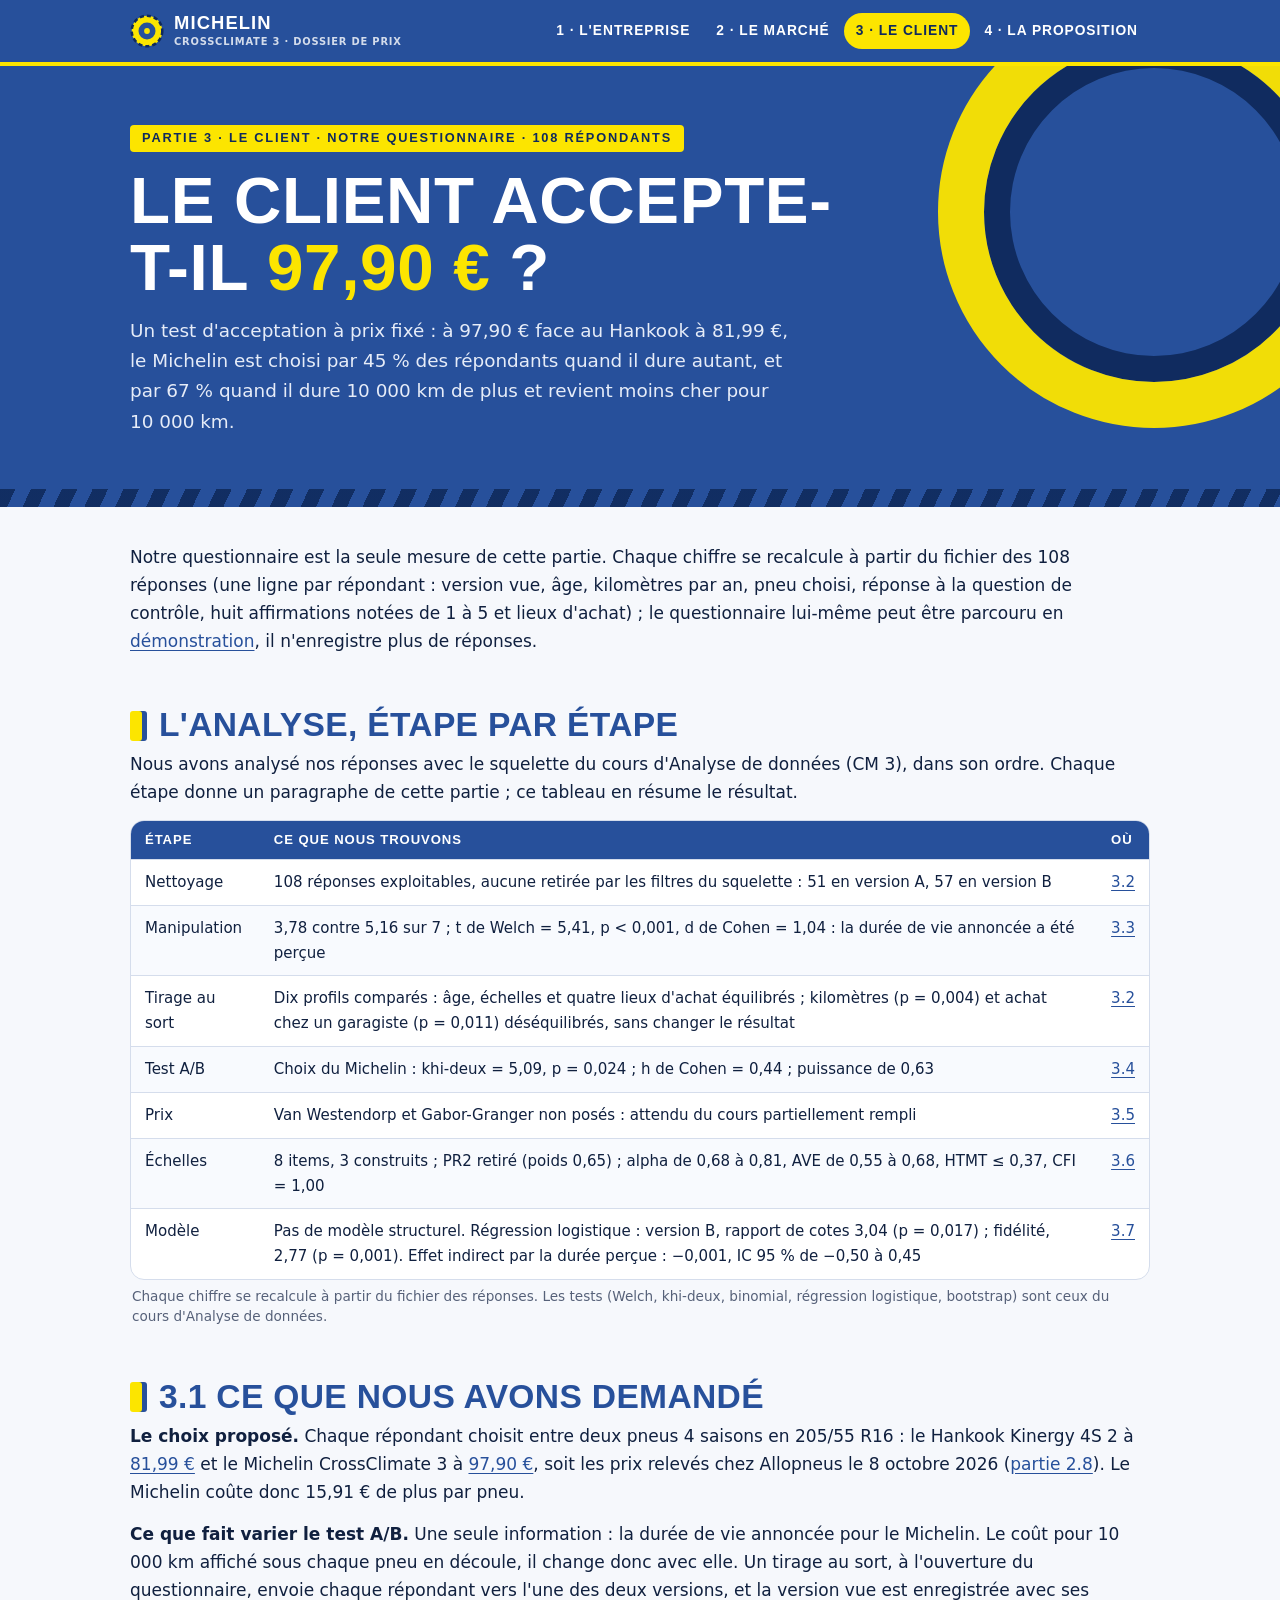
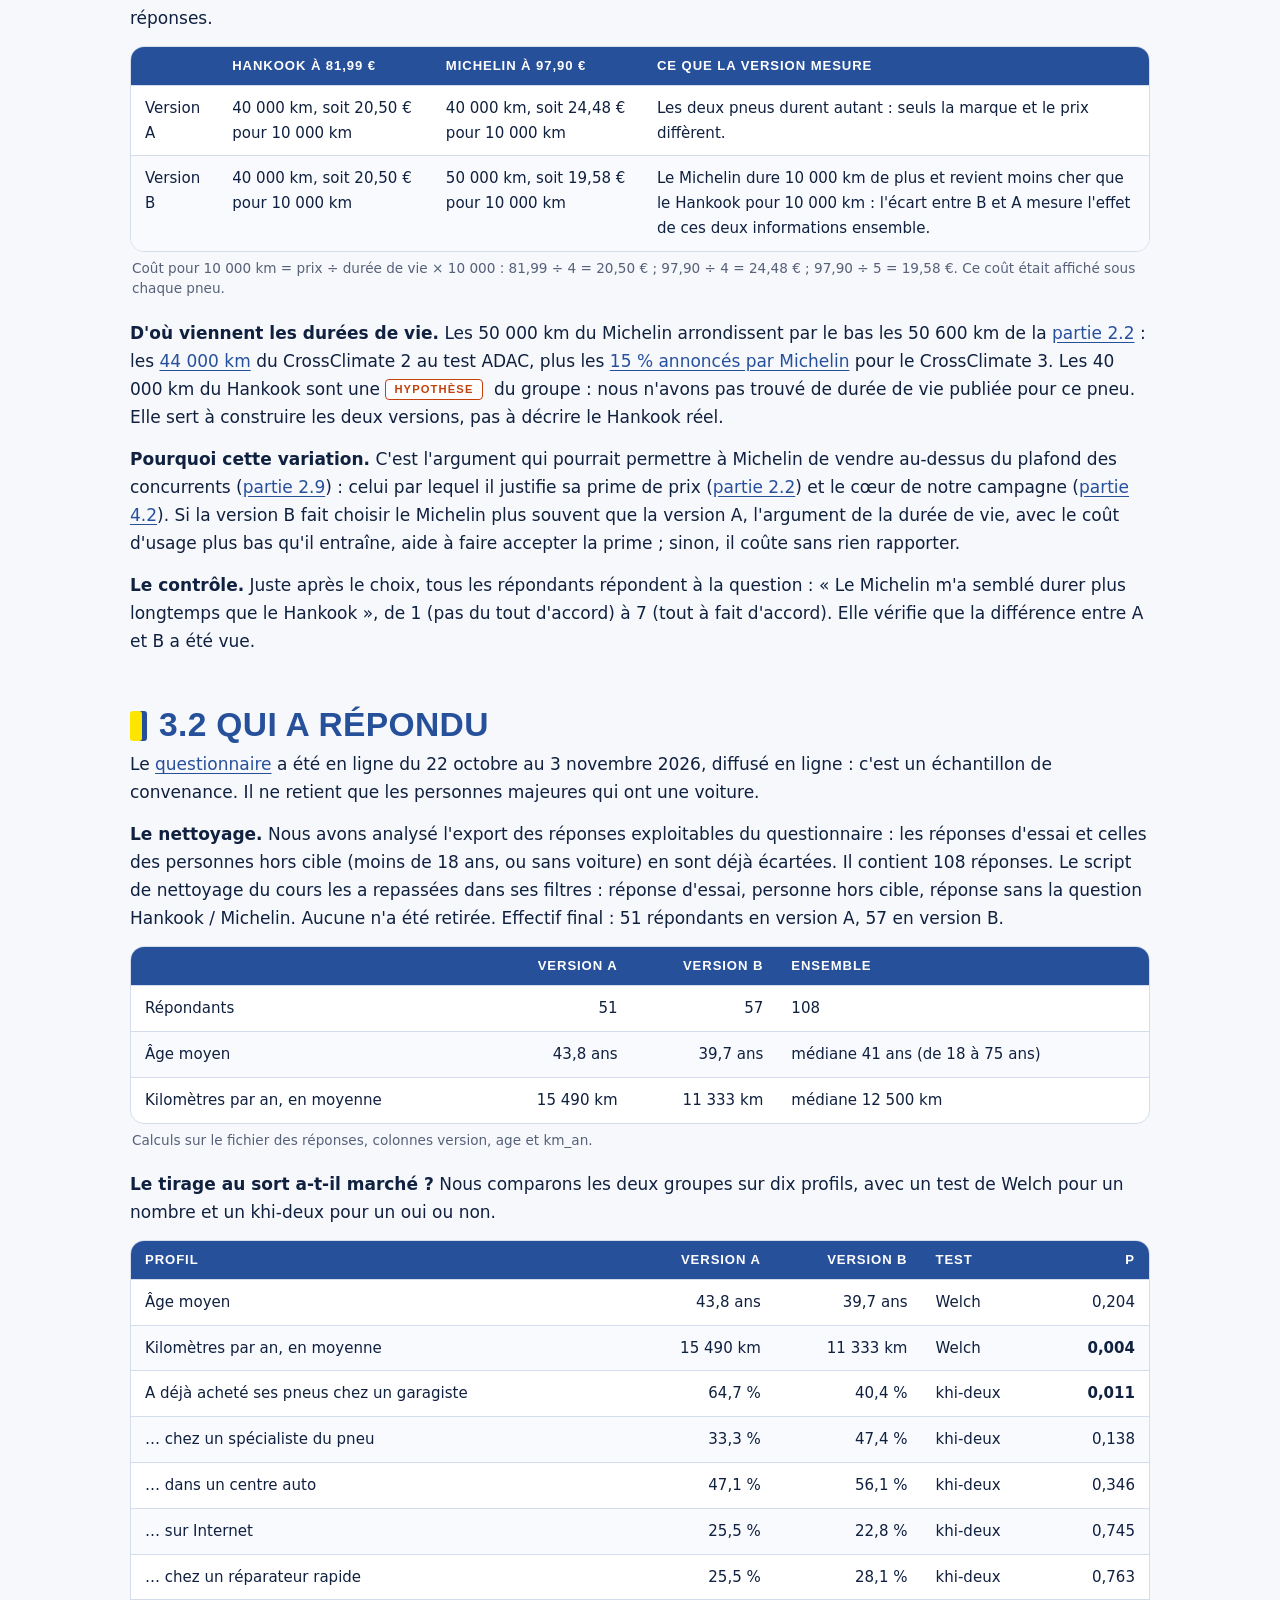
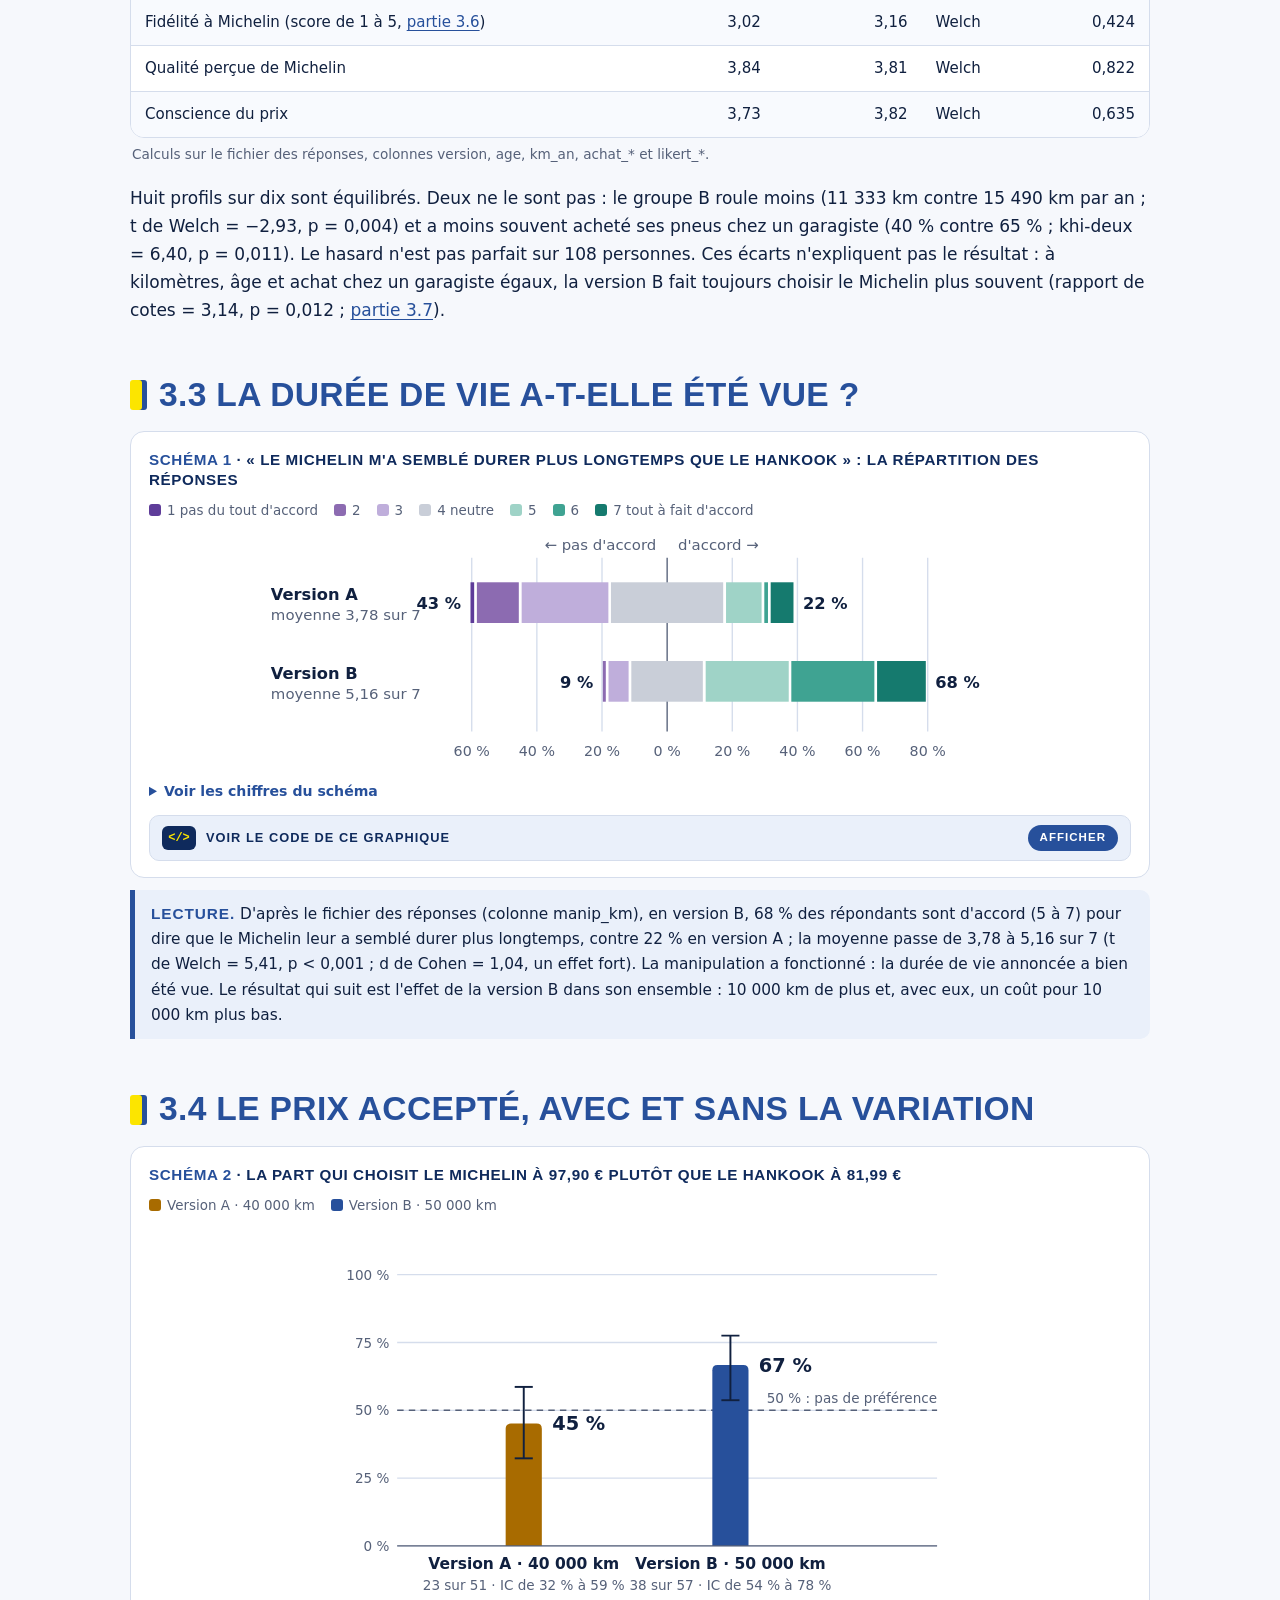
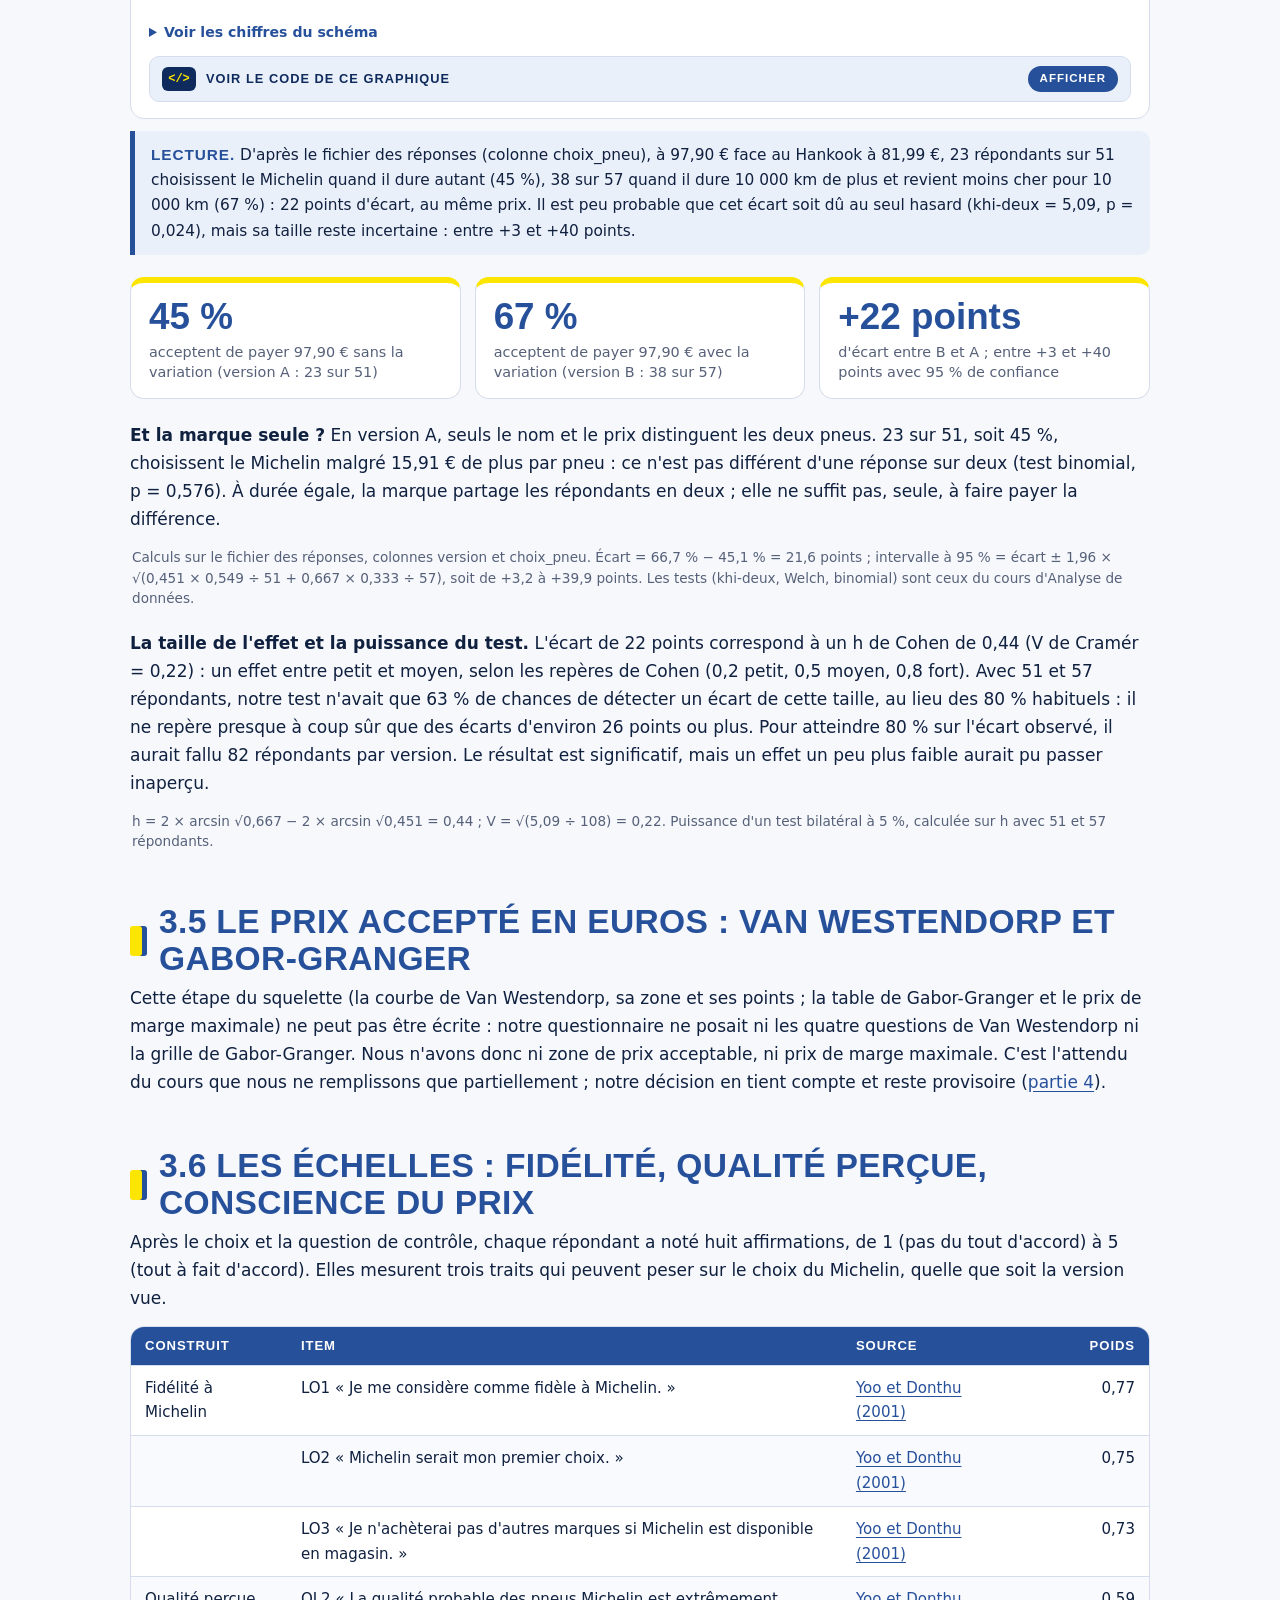
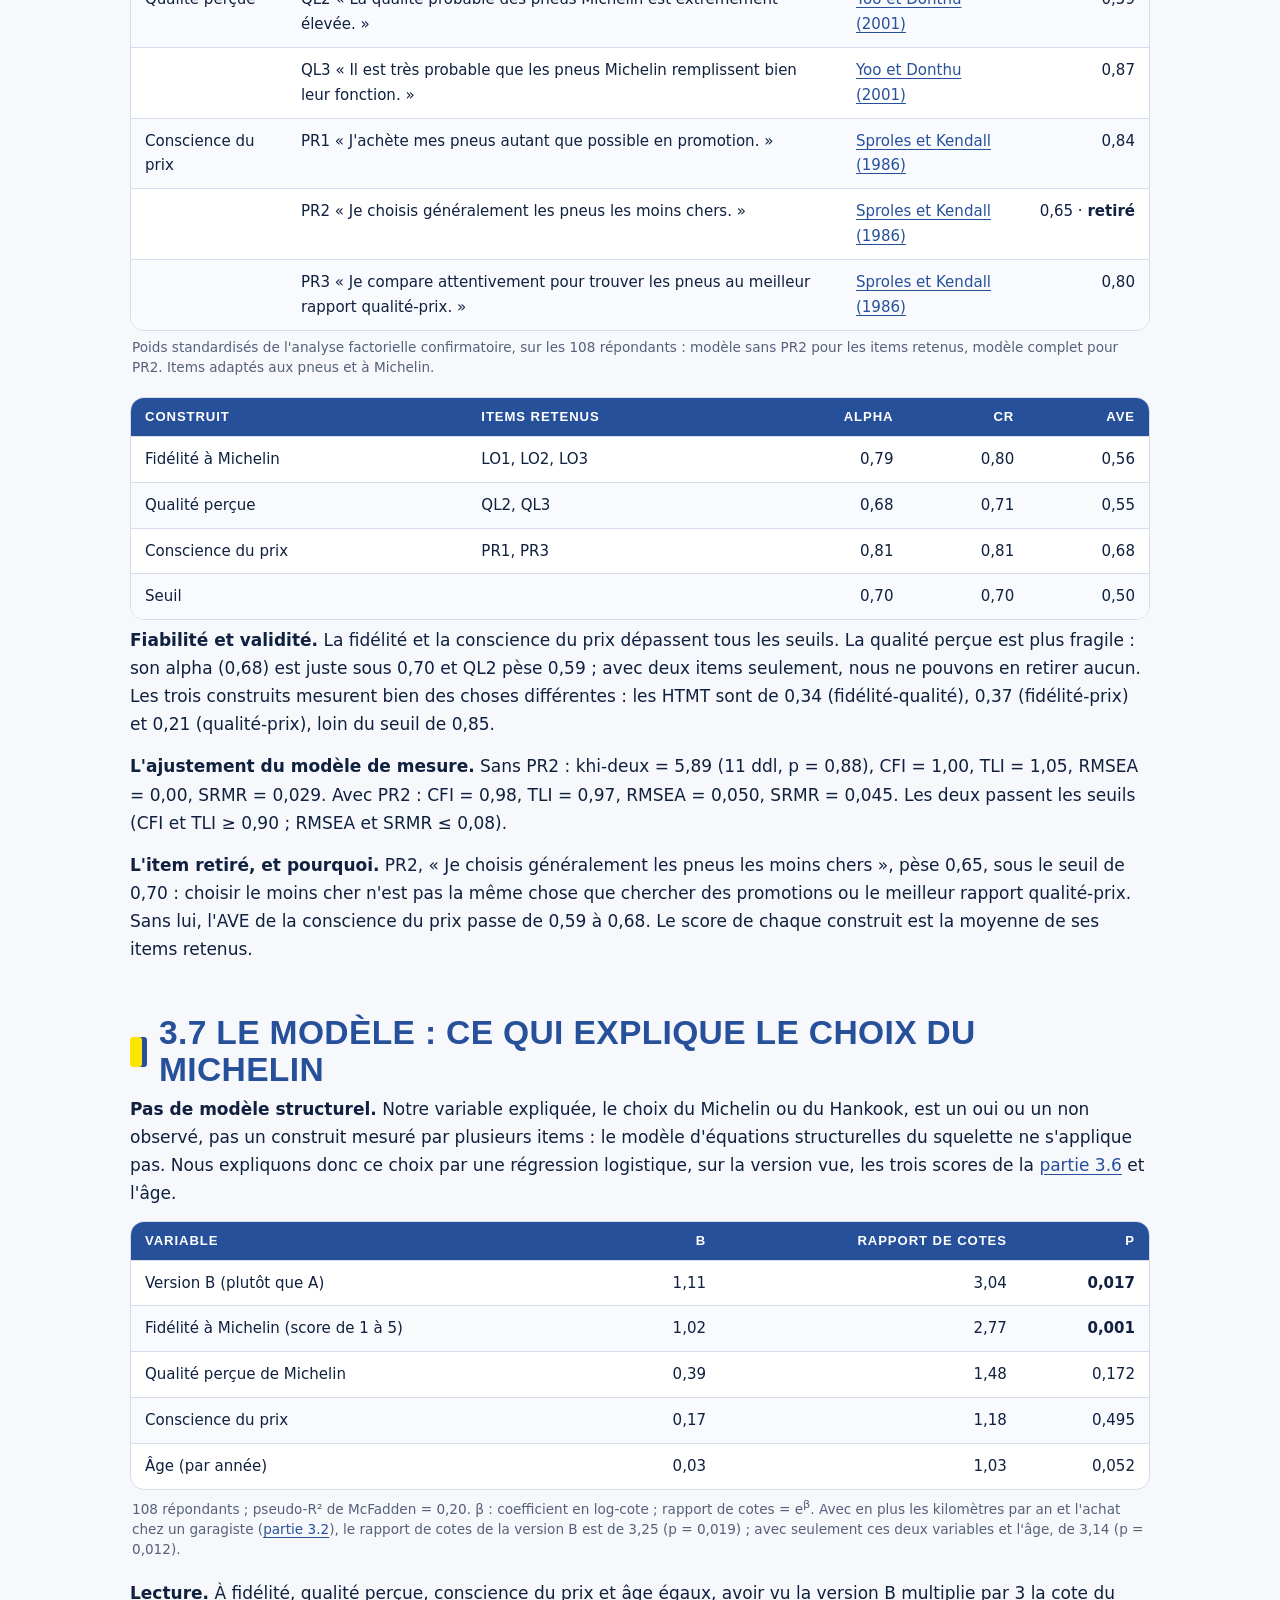
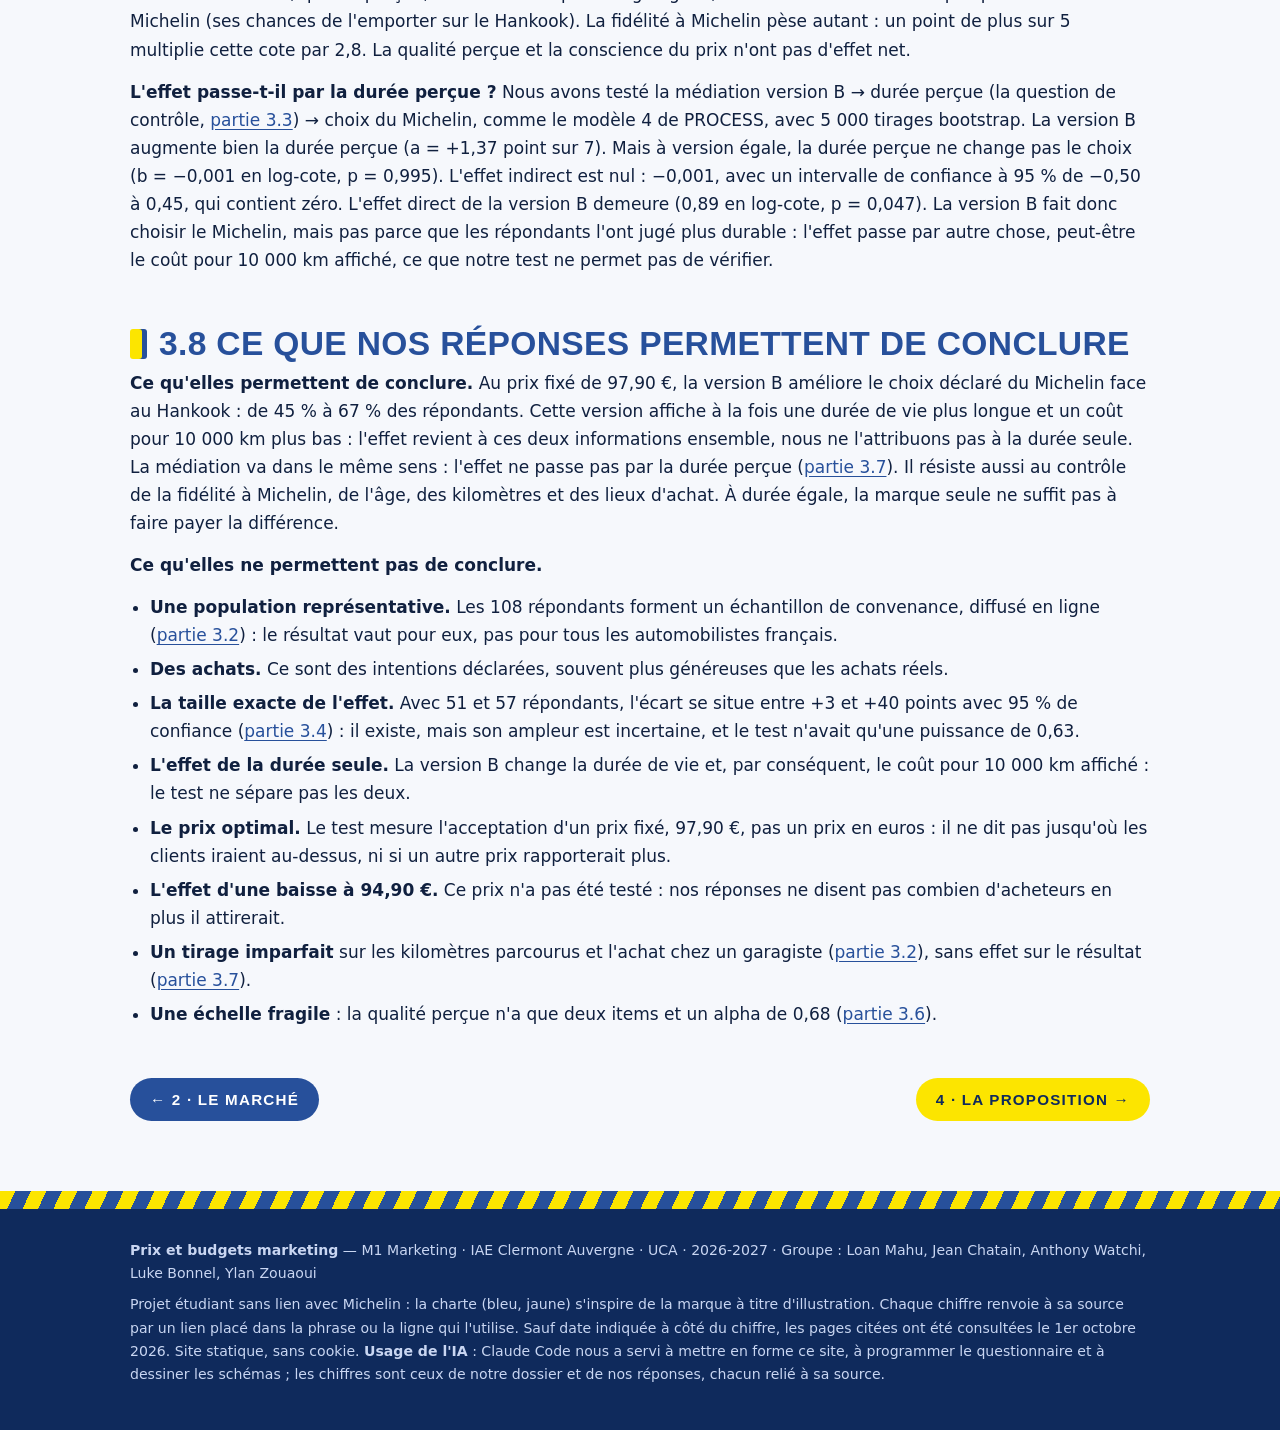
==== client.html @ 8168dd30 "Partie 3.2 : phrase sur les filtres « membre du M1 » et contrôle d'attention retirée Co-Authored-By:" ====
<!doctype html>
<html lang="fr">
<head>
<meta charset="utf-8">
<meta name="viewport" content="width=device-width, initial-scale=1">
<title>3 · Le client — Michelin CrossClimate 3</title>
<meta name="description" content="Quel prix pour le pneu 4 saisons de Michelin ? Dossier M1 Marketing, IAE Clermont Auvergne : l'entreprise, le marché, le client, la proposition.">
<link rel="icon" href="data:image/svg+xml,%3Csvg viewBox='0 0 40 40' aria-hidden='true'%3E%3Ccircle cx='20' cy='20' r='18' fill='%23FCE500'/%3E%3Ccircle cx='20' cy='20' r='18' fill='none' stroke='%230F2A5C' stroke-width='3' stroke-dasharray='5 3.4'/%3E%3Ccircle cx='20' cy='20' r='10' fill='%2327509B'/%3E%3Ccircle cx='20' cy='20' r='3.4' fill='%23FCE500'/%3E%3C/svg%3E">
<link rel="stylesheet" href="style.css">
</head>
<body>
<header class="haut"><div class="wrap">
<a class="marque" href="index.html"><svg viewBox="0 0 40 40" aria-hidden="true"><circle cx="20" cy="20" r="18" fill="#FCE500"/><circle cx="20" cy="20" r="18" fill="none" stroke="#0F2A5C" stroke-width="3" stroke-dasharray="5 3.4"/><circle cx="20" cy="20" r="10" fill="#27509B"/><circle cx="20" cy="20" r="3.4" fill="#FCE500"/></svg><span>Michelin<small>CrossClimate 3 · dossier de prix</small></span></a>
<nav aria-label="Navigation principale"><a href="index.html">1 · L'entreprise</a><a href="marche.html">2 · Le marché</a><a href="client.html" aria-current="page">3 · Le client</a><a href="proposition.html">4 · La proposition</a></nav>
</div></header>
<section class="hero"><div class="wrap">
<span class="kicker">Partie 3 · Le client · notre questionnaire · 108 répondants</span>
<h1>Le client accepte-t-il <em>97,90 €</em> ?</h1>
<p class="chapo">Un test d'acceptation à prix fixé : à 97,90 € face au Hankook à 81,99 €, le Michelin est choisi par 45 % des répondants quand il dure autant, et par 67 % quand il dure 10 000 km de plus et revient moins cher pour 10 000 km.</p>
</div></section>
<main><div class="wrap">

<p>Notre questionnaire est la seule mesure de cette partie. Chaque chiffre se recalcule à partir du fichier des 108 réponses (une ligne par répondant : version vue, âge, kilomètres par an, pneu choisi, réponse à la question de contrôle, huit affirmations notées de 1 à 5 et lieux d'achat) ; le questionnaire lui-même peut être parcouru en <a href="questionnaire.html">démonstration</a>, il n'enregistre plus de réponses.</p>


<h2 id="etapes">L'analyse, étape par étape</h2>
<p>Nous avons analysé nos réponses avec le squelette du cours d'Analyse de données (CM 3), dans son ordre. Chaque étape donne un paragraphe de cette partie ; ce tableau en résume le résultat.</p><div class="tableau"><table><thead><tr><th>Étape</th><th>Ce que nous trouvons</th><th>Où</th></tr></thead><tbody><tr><td>Nettoyage</td><td>108 réponses exploitables, aucune retirée par les filtres du squelette : 51 en version A, 57 en version B</td><td><a href="#repondants">3.2</a></td></tr><tr><td>Manipulation</td><td>3,78 contre 5,16 sur 7 ; t de Welch = 5,41, p &lt; 0,001, d de Cohen = 1,04 : la durée de vie annoncée a été perçue</td><td><a href="#controle">3.3</a></td></tr><tr><td>Tirage au sort</td><td>Dix profils comparés : âge, échelles et quatre lieux d'achat équilibrés ; kilomètres (p = 0,004) et achat chez un garagiste (p = 0,011) déséquilibrés, sans changer le résultat</td><td><a href="#repondants">3.2</a></td></tr><tr><td>Test A/B</td><td>Choix du Michelin : khi-deux = 5,09, p = 0,024 ; h de Cohen = 0,44 ; puissance de 0,63</td><td><a href="#resultat">3.4</a></td></tr><tr><td>Prix</td><td>Van Westendorp et Gabor-Granger non posés : attendu du cours partiellement rempli</td><td><a href="#prix-euros">3.5</a></td></tr><tr><td>Échelles</td><td>8 items, 3 construits ; PR2 retiré (poids 0,65) ; alpha de 0,68 à 0,81, AVE de 0,55 à 0,68, HTMT ≤ 0,37, CFI = 1,00</td><td><a href="#echelles">3.6</a></td></tr><tr><td>Modèle</td><td>Pas de modèle structurel. Régression logistique : version B, rapport de cotes 3,04 (p = 0,017) ; fidélité, 2,77 (p = 0,001). Effet indirect par la durée perçue : −0,001, IC 95 % de −0,50 à 0,45</td><td><a href="#modele">3.7</a></td></tr></tbody></table></div><p class="note">Chaque chiffre se recalcule à partir du fichier des réponses. Les tests (Welch, khi-deux, binomial, régression logistique, bootstrap) sont ceux du cours d'Analyse de données.</p>

<h2 id="methode">3.1 Ce que nous avons demandé</h2>
<p><b>Le choix proposé.</b> Chaque répondant choisit entre deux pneus 4 saisons en 205/55 R16 : le Hankook Kinergy 4S 2 à <a href="https://www.allopneus.com/liste/pneu-auto?d1=205&amp;d2=55&amp;d3=16&amp;d4=91&amp;d5=H&amp;saison%5b%5d=4seasons" target="_blank" rel="noopener">81,99 €</a> et le Michelin CrossClimate 3 à <a href="https://www.allopneus.com/produit/pneu-auto/michelin/tourisme-4saisons/crossclimate-3/205-55r16-91h/0002041955" target="_blank" rel="noopener">97,90 €</a>, soit les prix relevés chez Allopneus le 8 octobre 2026 (<a href="marche.html#cercles">partie 2.8</a>). Le Michelin coûte donc 15,91 € de plus par pneu.</p>
<p><b>Ce que fait varier le test A/B.</b> Une seule information : la durée de vie annoncée pour le Michelin. Le coût pour 10 000 km affiché sous chaque pneu en découle, il change donc avec elle. Un tirage au sort, à l'ouverture du questionnaire, envoie chaque répondant vers l'une des deux versions, et la version vue est enregistrée avec ses réponses.</p>
<div class="tableau"><table><thead><tr><th></th><th>Hankook à 81,99 €</th><th>Michelin à 97,90 €</th><th>Ce que la version mesure</th></tr></thead><tbody><tr><td>Version A</td><td>40 000 km, soit 20,50 € pour 10 000 km</td><td>40 000 km, soit 24,48 € pour 10 000 km</td><td>Les deux pneus durent autant : seuls la marque et le prix diffèrent.</td></tr><tr><td>Version B</td><td>40 000 km, soit 20,50 € pour 10 000 km</td><td>50 000 km, soit 19,58 € pour 10 000 km</td><td>Le Michelin dure 10 000 km de plus et revient moins cher que le Hankook pour 10 000 km : l'écart entre B et A mesure l'effet de ces deux informations ensemble.</td></tr></tbody></table></div><p class="note">Coût pour 10 000 km = prix ÷ durée de vie × 10 000 : 81,99 ÷ 4 = 20,50 € ; 97,90 ÷ 4 = 24,48 € ; 97,90 ÷ 5 = 19,58 €. Ce coût était affiché sous chaque pneu.</p>
<p><b>D'où viennent les durées de vie.</b> Les 50 000 km du Michelin arrondissent par le bas les 50 600 km de la <a href="marche.html#prime">partie 2.2</a> : les <a href="https://www.adac.de/rund-ums-fahrzeug/ausstattung-technik-zubehoer/reifen/reifentest/ganzjahresreifen/205-55-r16/michelin-crossclimate-2-id-4844/" target="_blank" rel="noopener">44 000 km</a> du CrossClimate 2 au test ADAC, plus les <a href="https://www.allopneus.com/guide-pratique/auto/guide-achat/michelin-crossclimate-3/" target="_blank" rel="noopener">15 % annoncés par Michelin</a> pour le CrossClimate 3. Les 40 000 km du Hankook sont une <span class="statut hypo">hypothèse</span> du groupe : nous n'avons pas trouvé de durée de vie publiée pour ce pneu. Elle sert à construire les deux versions, pas à décrire le Hankook réel.</p>
<p><b>Pourquoi cette variation.</b> C'est l'argument qui pourrait permettre à Michelin de vendre au-dessus du plafond des concurrents (<a href="marche.html#plafond">partie 2.9</a>) : celui par lequel il justifie sa prime de prix (<a href="marche.html#prime">partie 2.2</a>) et le cœur de notre campagne (<a href="proposition.html#budget">partie 4.2</a>). Si la version B fait choisir le Michelin plus souvent que la version A, l'argument de la durée de vie, avec le coût d'usage plus bas qu'il entraîne, aide à faire accepter la prime ; sinon, il coûte sans rien rapporter.</p>
<p><b>Le contrôle.</b> Juste après le choix, tous les répondants répondent à la question : « Le Michelin m'a semblé durer plus longtemps que le Hankook », de 1 (pas du tout d'accord) à 7 (tout à fait d'accord). Elle vérifie que la différence entre A et B a été vue.</p>

<h2 id="repondants">3.2 Qui a répondu</h2>
<p>Le <a href="questionnaire.html">questionnaire</a> a été en ligne du 22 octobre au 3 novembre 2026, diffusé en ligne : c'est un échantillon de convenance. Il ne retient que les personnes majeures qui ont une voiture.</p>
<p><b>Le nettoyage.</b> Nous avons analysé l'export des réponses exploitables du questionnaire : les réponses d'essai et celles des personnes hors cible (moins de 18 ans, ou sans voiture) en sont déjà écartées. Il contient 108 réponses. Le script de nettoyage du cours les a repassées dans ses filtres : réponse d'essai, personne hors cible, réponse sans la question Hankook / Michelin. Aucune n'a été retirée. Effectif final : 51 répondants en version A, 57 en version B.</p>
<div class="tableau"><table><thead><tr><th></th><th class="n">Version A</th><th class="n">Version B</th><th>Ensemble</th></tr></thead><tbody><tr><td>Répondants</td><td class="n">51</td><td class="n">57</td><td>108</td></tr><tr><td>Âge moyen</td><td class="n">43,8 ans</td><td class="n">39,7 ans</td><td>médiane 41 ans (de 18 à 75 ans)</td></tr><tr><td>Kilomètres par an, en moyenne</td><td class="n">15 490 km</td><td class="n">11 333 km</td><td>médiane 12 500 km</td></tr></tbody></table></div><p class="note">Calculs sur le fichier des réponses, colonnes version, age et km_an.</p>
<p><b>Le tirage au sort a-t-il marché ?</b> Nous comparons les deux groupes sur dix profils, avec un test de Welch pour un nombre et un khi-deux pour un oui ou non.</p><div class="tableau"><table><thead><tr><th>Profil</th><th class="n">Version A</th><th class="n">Version B</th><th>Test</th><th class="n">p</th></tr></thead><tbody><tr><td>Âge moyen</td><td class="n">43,8 ans</td><td class="n">39,7 ans</td><td>Welch</td><td class="n">0,204</td></tr><tr><td>Kilomètres par an, en moyenne</td><td class="n">15 490 km</td><td class="n">11 333 km</td><td>Welch</td><td class="n"><b>0,004</b></td></tr><tr><td>A déjà acheté ses pneus chez un garagiste</td><td class="n">64,7 %</td><td class="n">40,4 %</td><td>khi-deux</td><td class="n"><b>0,011</b></td></tr><tr><td>… chez un spécialiste du pneu</td><td class="n">33,3 %</td><td class="n">47,4 %</td><td>khi-deux</td><td class="n">0,138</td></tr><tr><td>… dans un centre auto</td><td class="n">47,1 %</td><td class="n">56,1 %</td><td>khi-deux</td><td class="n">0,346</td></tr><tr><td>… sur Internet</td><td class="n">25,5 %</td><td class="n">22,8 %</td><td>khi-deux</td><td class="n">0,745</td></tr><tr><td>… chez un réparateur rapide</td><td class="n">25,5 %</td><td class="n">28,1 %</td><td>khi-deux</td><td class="n">0,763</td></tr><tr><td>Fidélité à Michelin (score de 1 à 5, <a href="#echelles">partie 3.6</a>)</td><td class="n">3,02</td><td class="n">3,16</td><td>Welch</td><td class="n">0,424</td></tr><tr><td>Qualité perçue de Michelin</td><td class="n">3,84</td><td class="n">3,81</td><td>Welch</td><td class="n">0,822</td></tr><tr><td>Conscience du prix</td><td class="n">3,73</td><td class="n">3,82</td><td>Welch</td><td class="n">0,635</td></tr></tbody></table></div><p class="note">Calculs sur le fichier des réponses, colonnes version, age, km_an, achat_* et likert_*.</p>
<p>Huit profils sur dix sont équilibrés. Deux ne le sont pas : le groupe B roule moins (11 333 km contre 15 490 km par an ; t de Welch = −2,93, p = 0,004) et a moins souvent acheté ses pneus chez un garagiste (40 % contre 65 % ; khi-deux = 6,40, p = 0,011). Le hasard n'est pas parfait sur 108 personnes. Ces écarts n'expliquent pas le résultat : à kilomètres, âge et achat chez un garagiste égaux, la version B fait toujours choisir le Michelin plus souvent (rapport de cotes = 3,14, p = 0,012 ; <a href="#modele">partie 3.7</a>).</p>

<h2 id="controle">3.3 La durée de vie a-t-elle été vue ?</h2>
<!-- schema:controle -->
<figure class="fig large"><figcaption><b>Schéma 1</b> · « Le Michelin m&#x27;a semblé durer plus longtemps que le Hankook » : la répartition des réponses</figcaption><div class="leg"><span style="--c:#5E3C99">1 pas du tout d&#x27;accord</span><span style="--c:#8C6BB1">2</span><span style="--c:#BFAEDB">3</span><span style="--c:#C9CED8">4 neutre</span><span style="--c:#9FD3C7">5</span><span style="--c:#3FA392">6</span><span style="--c:#157A6E">7 tout à fait d&#x27;accord</span></div><svg viewBox="0 0 560 178" role="img" aria-labelledby="man-t man-d"><title id="man-t">Réponses à la question de contrôle, de 1 à 7</title><desc id="man-d">Barres divergentes centrées sur la réponse neutre 4 : à gauche les réponses 1 à 3, à droite 5 à 7, pour chaque version.</desc><line x1="156.0" y1="22.0" x2="156.0" y2="150.0" stroke="#D5DDEC" stroke-width="1"/><text x="156.0" y="168.0" font-size="10.5" fill="#566179" text-anchor="middle">60 %</text><line x1="204.0" y1="22.0" x2="204.0" y2="150.0" stroke="#D5DDEC" stroke-width="1"/><text x="204.0" y="168.0" font-size="10.5" fill="#566179" text-anchor="middle">40 %</text><line x1="252.0" y1="22.0" x2="252.0" y2="150.0" stroke="#D5DDEC" stroke-width="1"/><text x="252.0" y="168.0" font-size="10.5" fill="#566179" text-anchor="middle">20 %</text><line x1="300.0" y1="22.0" x2="300.0" y2="150.0" stroke="#566179" stroke-width="1"/><text x="300.0" y="168.0" font-size="10.5" fill="#566179" text-anchor="middle">0 %</text><line x1="348.0" y1="22.0" x2="348.0" y2="150.0" stroke="#D5DDEC" stroke-width="1"/><text x="348.0" y="168.0" font-size="10.5" fill="#566179" text-anchor="middle">20 %</text><line x1="396.0" y1="22.0" x2="396.0" y2="150.0" stroke="#D5DDEC" stroke-width="1"/><text x="396.0" y="168.0" font-size="10.5" fill="#566179" text-anchor="middle">40 %</text><line x1="444.0" y1="22.0" x2="444.0" y2="150.0" stroke="#D5DDEC" stroke-width="1"/><text x="444.0" y="168.0" font-size="10.5" fill="#566179" text-anchor="middle">60 %</text><line x1="492.0" y1="22.0" x2="492.0" y2="150.0" stroke="#D5DDEC" stroke-width="1"/><text x="492.0" y="168.0" font-size="10.5" fill="#566179" text-anchor="middle">80 %</text><text x="292.0" y="16.0" font-size="11" fill="#566179" text-anchor="end">← pas d&#x27;accord</text><text x="308.0" y="16.0" font-size="11" fill="#566179" text-anchor="start">d&#x27;accord →</text><rect x="155.1" y="40" width="2.7" height="30" fill="#5E3C99" tabindex="0"><title>Version A · 40 000 km · réponse 1 : 2,0 %</title></rect><rect x="159.8" y="40" width="30.9" height="30" fill="#8C6BB1" tabindex="0"><title>Version A · 40 000 km · réponse 2 : 13,7 %</title></rect><rect x="192.8" y="40" width="63.9" height="30" fill="#BFAEDB" tabindex="0"><title>Version A · 40 000 km · réponse 3 : 27,5 %</title></rect><rect x="258.6" y="40" width="82.7" height="30" fill="#C9CED8" tabindex="0"><title>Version A · 40 000 km · réponse 4 : 35,3 %</title></rect><rect x="343.4" y="40" width="26.2" height="30" fill="#9FD3C7" tabindex="0"><title>Version A · 40 000 km · réponse 5 : 11,8 %</title></rect><rect x="371.6" y="40" width="2.7" height="30" fill="#3FA392" tabindex="0"><title>Version A · 40 000 km · réponse 6 : 2,0 %</title></rect><rect x="376.3" y="40" width="16.8" height="30" fill="#157A6E" tabindex="0"><title>Version A · 40 000 km · réponse 7 : 7,8 %</title></rect><text x="148.1" y="60.0" font-size="12" fill="#10203F" text-anchor="end" font-weight="700">43 %</text><text x="400.1" y="60.0" font-size="12" fill="#10203F" text-anchor="start" font-weight="700">22 %</text><text x="8.0" y="53.0" font-size="12" fill="#10203F" text-anchor="start" font-weight="700">Version A</text><text x="8.0" y="68.0" font-size="11" fill="#566179" text-anchor="start">moyenne 3,78 sur 7</text><rect x="252.6" y="98" width="2.2" height="30" fill="#8C6BB1" tabindex="0"><title>Version B · 50 000 km · réponse 2 : 1,8 %</title></rect><rect x="256.8" y="98" width="14.8" height="30" fill="#BFAEDB" tabindex="0"><title>Version B · 50 000 km · réponse 3 : 7,0 %</title></rect><rect x="273.6" y="98" width="52.7" height="30" fill="#C9CED8" tabindex="0"><title>Version B · 50 000 km · réponse 4 : 22,8 %</title></rect><rect x="328.4" y="98" width="61.2" height="30" fill="#9FD3C7" tabindex="0"><title>Version B · 50 000 km · réponse 5 : 26,3 %</title></rect><rect x="391.5" y="98" width="61.2" height="30" fill="#3FA392" tabindex="0"><title>Version B · 50 000 km · réponse 6 : 26,3 %</title></rect><rect x="454.7" y="98" width="35.9" height="30" fill="#157A6E" tabindex="0"><title>Version B · 50 000 km · réponse 7 : 15,8 %</title></rect><text x="245.6" y="118.0" font-size="12" fill="#10203F" text-anchor="end" font-weight="700">9 %</text><text x="497.6" y="118.0" font-size="12" fill="#10203F" text-anchor="start" font-weight="700">68 %</text><text x="8.0" y="111.0" font-size="12" fill="#10203F" text-anchor="start" font-weight="700">Version B</text><text x="8.0" y="126.0" font-size="11" fill="#566179" text-anchor="start">moyenne 5,16 sur 7</text></svg><details class="chiffres-fig"><summary>Voir les chiffres du schéma</summary><div class="tableau"><table><thead><tr><th>Version</th><th>1</th><th>2</th><th>3</th><th>4</th><th>5</th><th>6</th><th>7</th><th>Moyenne</th></tr></thead><tbody><tr><td>Version A</td><td>2,0 %</td><td>13,7 %</td><td>27,5 %</td><td>35,3 %</td><td>11,8 %</td><td>2,0 %</td><td>7,8 %</td><td>3,78</td></tr><tr><td>Version B</td><td>0,0 %</td><td>1,8 %</td><td>7,0 %</td><td>22,8 %</td><td>26,3 %</td><td>26,3 %</td><td>15,8 %</td><td>5,16</td></tr></tbody></table></div></details><details class="code-fig"><summary>Voir le code de ce graphique</summary><p class="note">Le principe, en version courte : d'abord les chiffres, calculés sur le fichier des réponses, puis le dessin (les valeurs en commentaire sont celles du graphique). Le code complet est dans <a href="annexes/fabriquer_schemas.py">annexes/fabriquer_schemas.py</a>.</p><pre class="code"><code># 1. Les chiffres : la part de chaque réponse, de 1 à 7, dans chaque version
reponses = pd.read_csv(&quot;donnees/reponses-questionnaire.csv&quot;)
parts = reponses.groupby(&quot;version&quot;).manip_km.value_counts(normalize=True)
# moyenne : 3,78 sur 7 en A, 5,16 en B

# 2. Le dessin : une barre par version, en 7 morceaux, centrée sur la réponse neutre (4)
for version in [&quot;A&quot;, &quot;B&quot;]:
    p = parts[version]
    x = centre - (p[1] + p[2] + p[3] + p[4] / 2) * 240   # « pas d&#x27;accord » part vers la gauche
    for reponse in range(1, 8):
        rectangle(x, largeur=p[reponse] * 240, couleur=couleurs[reponse])
        x += p[reponse] * 240                            # le morceau suivant commence où finit celui-ci</code></pre></details></figure>
<!-- /schema:controle -->
<p class="lecture"><b>Lecture.</b> D'après le fichier des réponses (colonne manip_km), en version B, 68 % des répondants sont d'accord (5 à 7) pour dire que le Michelin leur a semblé durer plus longtemps, contre 22 % en version A ; la moyenne passe de 3,78 à 5,16 sur 7 (t de Welch = 5,41, p &lt; 0,001 ; d de Cohen = 1,04, un effet fort). La manipulation a fonctionné : la durée de vie annoncée a bien été vue. Le résultat qui suit est l'effet de la version B dans son ensemble : 10 000 km de plus et, avec eux, un coût pour 10 000 km plus bas.</p>

<h2 id="resultat">3.4 Le prix accepté, avec et sans la variation</h2>
<!-- schema:choix -->
<figure class="fig"><figcaption><b>Schéma 2</b> · la part qui choisit le Michelin à 97,90 € plutôt que le Hankook à 81,99 €</figcaption><div class="leg"><span style="--c:#A86B00">Version A · 40 000 km</span><span style="--c:#27509B">Version B · 50 000 km</span></div><svg viewBox="0 0 480 300" role="img" aria-labelledby="cho-t cho-d"><title id="cho-t">Part qui choisit le Michelin, par version</title><desc id="cho-d">Version A : 45 %, version B : 67 % ; les traits verticaux sont les intervalles de confiance à 95 % (Wilson).</desc><line x1="52.0" y1="250.0" x2="470.0" y2="250.0" stroke="#D5DDEC" stroke-width="1"/><text x="46.0" y="254.0" font-size="10.5" fill="#566179" text-anchor="end">0 %</text><line x1="52.0" y1="197.5" x2="470.0" y2="197.5" stroke="#D5DDEC" stroke-width="1"/><text x="46.0" y="201.5" font-size="10.5" fill="#566179" text-anchor="end">25 %</text><line x1="52.0" y1="145.0" x2="470.0" y2="145.0" stroke="#D5DDEC" stroke-width="1"/><text x="46.0" y="149.0" font-size="10.5" fill="#566179" text-anchor="end">50 %</text><line x1="52.0" y1="92.5" x2="470.0" y2="92.5" stroke="#D5DDEC" stroke-width="1"/><text x="46.0" y="96.5" font-size="10.5" fill="#566179" text-anchor="end">75 %</text><line x1="52.0" y1="40.0" x2="470.0" y2="40.0" stroke="#D5DDEC" stroke-width="1"/><text x="46.0" y="44.0" font-size="10.5" fill="#566179" text-anchor="end">100 %</text><line x1="52.0" y1="145.0" x2="470.0" y2="145.0" stroke="#566179" stroke-width="1.2" stroke-dasharray="5 4"/><text x="470.0" y="139.0" font-size="10.5" fill="#566179" text-anchor="end">50 % : pas de préférence</text><path d="M136.0,250.0 V159.3 Q136.0,155.3 140.0,155.3 H160.0 Q164.0,155.3 164.0,159.3 V250.0 Z" fill="#A86B00" tabindex="0"><title>Version A · 40 000 km : 45 % (23 sur 51), IC 95 % de 32 % à 59 %</title></path><line x1="150.0" y1="182.2" x2="150.0" y2="126.9" stroke="#10203F" stroke-width="1.5"/><line x1="143.0" y1="182.2" x2="157.0" y2="182.2" stroke="#10203F" stroke-width="1.5"/><line x1="143.0" y1="126.9" x2="157.0" y2="126.9" stroke="#10203F" stroke-width="1.5"/><text x="172.0" y="160.3" font-size="15" fill="#10203F" text-anchor="start" font-weight="700">45 %</text><text x="150.0" y="268.0" font-size="12" fill="#10203F" text-anchor="middle" font-weight="700">Version A · 40 000 km</text><text x="150.0" y="284.0" font-size="10.5" fill="#566179" text-anchor="middle">23 sur 51 · IC de 32 % à 59 %</text><path d="M296.0,250.0 V114.0 Q296.0,110.0 300.0,110.0 H320.0 Q324.0,110.0 324.0,114.0 V250.0 Z" fill="#27509B" tabindex="0"><title>Version B · 50 000 km : 67 % (38 sur 57), IC 95 % de 54 % à 78 %</title></path><line x1="310.0" y1="137.2" x2="310.0" y2="87.2" stroke="#10203F" stroke-width="1.5"/><line x1="303.0" y1="137.2" x2="317.0" y2="137.2" stroke="#10203F" stroke-width="1.5"/><line x1="303.0" y1="87.2" x2="317.0" y2="87.2" stroke="#10203F" stroke-width="1.5"/><text x="332.0" y="115.0" font-size="15" fill="#10203F" text-anchor="start" font-weight="700">67 %</text><text x="310.0" y="268.0" font-size="12" fill="#10203F" text-anchor="middle" font-weight="700">Version B · 50 000 km</text><text x="310.0" y="284.0" font-size="10.5" fill="#566179" text-anchor="middle">38 sur 57 · IC de 54 % à 78 %</text><line x1="52.0" y1="250.0" x2="470.0" y2="250.0" stroke="#566179" stroke-width="1"/></svg><details class="chiffres-fig"><summary>Voir les chiffres du schéma</summary><div class="tableau"><table><thead><tr><th>Version</th><th>Choisissent Michelin</th><th>Répondants</th><th>Part</th><th>IC 95 % (Wilson)</th></tr></thead><tbody><tr><td>A · 40 000 km</td><td>23</td><td>51</td><td>45,1 %</td><td>32,3 % à 58,6 %</td></tr><tr><td>B · 50 000 km</td><td>38</td><td>57</td><td>66,7 %</td><td>53,7 % à 77,5 %</td></tr></tbody></table></div></details><details class="code-fig"><summary>Voir le code de ce graphique</summary><p class="note">Le principe, en version courte : d'abord les chiffres, calculés sur le fichier des réponses, puis le dessin (les valeurs en commentaire sont celles du graphique). Le code complet est dans <a href="annexes/fabriquer_schemas.py">annexes/fabriquer_schemas.py</a>.</p><pre class="code"><code># 1. Les chiffres
pA, pB = 23 / 51, 38 / 57                           # 45 % et 67 % choisissent Michelin
icA = proportion_confint(23, 51, method=&quot;wilson&quot;)   # de 32 % à 59 %
icB = proportion_confint(38, 57, method=&quot;wilson&quot;)   # de 54 % à 78 %

# 2. Le dessin : 0 % en bas (y = 250), 100 % en haut (y = 40)
y = lambda part: 250 - part * 210
colonne(x=150, haut=y(pA), couleur=OCRE)  ;  trait(x=150, de_=y(icA[0]), a=y(icA[1]))
colonne(x=310, haut=y(pB), couleur=BLEU)  ;  trait(x=310, de_=y(icB[0]), a=y(icB[1]))
ligne_pointillee(y(0.5))                            # 50 % : pas de préférence</code></pre></details></figure>
<!-- /schema:choix -->
<p class="lecture"><b>Lecture.</b> D'après le fichier des réponses (colonne choix_pneu), à 97,90 € face au Hankook à 81,99 €, 23 répondants sur 51 choisissent le Michelin quand il dure autant (45 %), 38 sur 57 quand il dure 10 000 km de plus et revient moins cher pour 10 000 km (67 %) : 22 points d'écart, au même prix. Il est peu probable que cet écart soit dû au seul hasard (khi-deux = 5,09, p = 0,024), mais sa taille reste incertaine : entre +3 et +40 points.</p>
<div class="chiffres">
<div class="chiffre"><b>45 %</b><span>acceptent de payer 97,90 € sans la variation (version A : 23 sur 51)</span></div>
<div class="chiffre"><b>67 %</b><span>acceptent de payer 97,90 € avec la variation (version B : 38 sur 57)</span></div>
<div class="chiffre"><b>+22 points</b><span>d'écart entre B et A ; entre +3 et +40 points avec 95 % de confiance</span></div>
</div>
<p><b>Et la marque seule ?</b> En version A, seuls le nom et le prix distinguent les deux pneus. 23 sur 51, soit 45 %, choisissent le Michelin malgré 15,91 € de plus par pneu : ce n'est pas différent d'une réponse sur deux (test binomial, p = 0,576). À durée égale, la marque partage les répondants en deux ; elle ne suffit pas, seule, à faire payer la différence.</p>
<p class="note">Calculs sur le fichier des réponses, colonnes version et choix_pneu. Écart = 66,7 % − 45,1 % = 21,6 points ; intervalle à 95 % = écart ± 1,96 × √(0,451 × 0,549 ÷ 51 + 0,667 × 0,333 ÷ 57), soit de +3,2 à +39,9 points. Les tests (khi-deux, Welch, binomial) sont ceux du cours d'Analyse de données.</p>
<p><b>La taille de l'effet et la puissance du test.</b> L'écart de 22 points correspond à un h de Cohen de 0,44 (V de Cramér = 0,22) : un effet entre petit et moyen, selon les repères de Cohen (0,2 petit, 0,5 moyen, 0,8 fort). Avec 51 et 57 répondants, notre test n'avait que 63 % de chances de détecter un écart de cette taille, au lieu des 80 % habituels : il ne repère presque à coup sûr que des écarts d'environ 26 points ou plus. Pour atteindre 80 % sur l'écart observé, il aurait fallu 82 répondants par version. Le résultat est significatif, mais un effet un peu plus faible aurait pu passer inaperçu.</p>
<p class="note">h = 2 × arcsin √0,667 − 2 × arcsin √0,451 = 0,44 ; V = √(5,09 ÷ 108) = 0,22. Puissance d'un test bilatéral à 5 %, calculée sur h avec 51 et 57 répondants.</p>

<h2 id="prix-euros">3.5 Le prix accepté en euros : Van Westendorp et Gabor-Granger</h2>
<p>Cette étape du squelette (la courbe de Van Westendorp, sa zone et ses points ; la table de Gabor-Granger et le prix de marge maximale) ne peut pas être écrite : notre questionnaire ne posait ni les quatre questions de Van Westendorp ni la grille de Gabor-Granger. Nous n'avons donc ni zone de prix acceptable, ni prix de marge maximale. C'est l'attendu du cours que nous ne remplissons que partiellement ; notre décision en tient compte et reste provisoire (<a href="proposition.html#synthese">partie 4</a>).</p>

<h2 id="echelles">3.6 Les échelles : fidélité, qualité perçue, conscience du prix</h2>
<p>Après le choix et la question de contrôle, chaque répondant a noté huit affirmations, de 1 (pas du tout d'accord) à 5 (tout à fait d'accord). Elles mesurent trois traits qui peuvent peser sur le choix du Michelin, quelle que soit la version vue.</p><div class="tableau"><table><thead><tr><th>Construit</th><th>Item</th><th>Source</th><th class="n">Poids</th></tr></thead><tbody><tr><td>Fidélité à Michelin</td><td>LO1 « Je me considère comme fidèle à Michelin. »</td><td><a href="https://doi.org/10.1016/S0148-2963(99)00098-3" target="_blank" rel="noopener">Yoo et Donthu (2001)</a></td><td class="n">0,77</td></tr><tr><td></td><td>LO2 « Michelin serait mon premier choix. »</td><td><a href="https://doi.org/10.1016/S0148-2963(99)00098-3" target="_blank" rel="noopener">Yoo et Donthu (2001)</a></td><td class="n">0,75</td></tr><tr><td></td><td>LO3 « Je n'achèterai pas d'autres marques si Michelin est disponible en magasin. »</td><td><a href="https://doi.org/10.1016/S0148-2963(99)00098-3" target="_blank" rel="noopener">Yoo et Donthu (2001)</a></td><td class="n">0,73</td></tr><tr><td>Qualité perçue</td><td>QL2 « La qualité probable des pneus Michelin est extrêmement élevée. »</td><td><a href="https://doi.org/10.1016/S0148-2963(99)00098-3" target="_blank" rel="noopener">Yoo et Donthu (2001)</a></td><td class="n">0,59</td></tr><tr><td></td><td>QL3 « Il est très probable que les pneus Michelin remplissent bien leur fonction. »</td><td><a href="https://doi.org/10.1016/S0148-2963(99)00098-3" target="_blank" rel="noopener">Yoo et Donthu (2001)</a></td><td class="n">0,87</td></tr><tr><td>Conscience du prix</td><td>PR1 « J'achète mes pneus autant que possible en promotion. »</td><td><a href="https://doi.org/10.1111/j.1745-6606.1986.tb00382.x" target="_blank" rel="noopener">Sproles et Kendall (1986)</a></td><td class="n">0,84</td></tr><tr><td></td><td>PR2 « Je choisis généralement les pneus les moins chers. »</td><td><a href="https://doi.org/10.1111/j.1745-6606.1986.tb00382.x" target="_blank" rel="noopener">Sproles et Kendall (1986)</a></td><td class="n">0,65 · <b>retiré</b></td></tr><tr><td></td><td>PR3 « Je compare attentivement pour trouver les pneus au meilleur rapport qualité-prix. »</td><td><a href="https://doi.org/10.1111/j.1745-6606.1986.tb00382.x" target="_blank" rel="noopener">Sproles et Kendall (1986)</a></td><td class="n">0,80</td></tr></tbody></table></div><p class="note">Poids standardisés de l'analyse factorielle confirmatoire, sur les 108 répondants : modèle sans PR2 pour les items retenus, modèle complet pour PR2. Items adaptés aux pneus et à Michelin.</p><div class="tableau"><table><thead><tr><th>Construit</th><th>Items retenus</th><th class="n">Alpha</th><th class="n">CR</th><th class="n">AVE</th></tr></thead><tbody><tr><td>Fidélité à Michelin</td><td>LO1, LO2, LO3</td><td class="n">0,79</td><td class="n">0,80</td><td class="n">0,56</td></tr><tr><td>Qualité perçue</td><td>QL2, QL3</td><td class="n">0,68</td><td class="n">0,71</td><td class="n">0,55</td></tr><tr><td>Conscience du prix</td><td>PR1, PR3</td><td class="n">0,81</td><td class="n">0,81</td><td class="n">0,68</td></tr><tr><td>Seuil</td><td></td><td class="n">0,70</td><td class="n">0,70</td><td class="n">0,50</td></tr></tbody></table></div><p><b>Fiabilité et validité.</b> La fidélité et la conscience du prix dépassent tous les seuils. La qualité perçue est plus fragile : son alpha (0,68) est juste sous 0,70 et QL2 pèse 0,59 ; avec deux items seulement, nous ne pouvons en retirer aucun. Les trois construits mesurent bien des choses différentes : les HTMT sont de 0,34 (fidélité-qualité), 0,37 (fidélité-prix) et 0,21 (qualité-prix), loin du seuil de 0,85.</p>
<p><b>L'ajustement du modèle de mesure.</b> Sans PR2 : khi-deux = 5,89 (11 ddl, p = 0,88), CFI = 1,00, TLI = 1,05, RMSEA = 0,00, SRMR = 0,029. Avec PR2 : CFI = 0,98, TLI = 0,97, RMSEA = 0,050, SRMR = 0,045. Les deux passent les seuils (CFI et TLI ≥ 0,90 ; RMSEA et SRMR ≤ 0,08).</p>
<p><b>L'item retiré, et pourquoi.</b> PR2, « Je choisis généralement les pneus les moins chers », pèse 0,65, sous le seuil de 0,70 : choisir le moins cher n'est pas la même chose que chercher des promotions ou le meilleur rapport qualité-prix. Sans lui, l'AVE de la conscience du prix passe de 0,59 à 0,68. Le score de chaque construit est la moyenne de ses items retenus.</p>

<h2 id="modele">3.7 Le modèle : ce qui explique le choix du Michelin</h2>
<p><b>Pas de modèle structurel.</b> Notre variable expliquée, le choix du Michelin ou du Hankook, est un oui ou un non observé, pas un construit mesuré par plusieurs items : le modèle d'équations structurelles du squelette ne s'applique pas. Nous expliquons donc ce choix par une régression logistique, sur la version vue, les trois scores de la <a href="#echelles">partie 3.6</a> et l'âge.</p><div class="tableau"><table><thead><tr><th>Variable</th><th class="n">β</th><th class="n">Rapport de cotes</th><th class="n">p</th></tr></thead><tbody><tr><td>Version B (plutôt que A)</td><td class="n">1,11</td><td class="n">3,04</td><td class="n"><b>0,017</b></td></tr><tr><td>Fidélité à Michelin (score de 1 à 5)</td><td class="n">1,02</td><td class="n">2,77</td><td class="n"><b>0,001</b></td></tr><tr><td>Qualité perçue de Michelin</td><td class="n">0,39</td><td class="n">1,48</td><td class="n">0,172</td></tr><tr><td>Conscience du prix</td><td class="n">0,17</td><td class="n">1,18</td><td class="n">0,495</td></tr><tr><td>Âge (par année)</td><td class="n">0,03</td><td class="n">1,03</td><td class="n">0,052</td></tr></tbody></table></div><p class="note">108 répondants ; pseudo-R² de McFadden = 0,20. β : coefficient en log-cote ; rapport de cotes = e<sup>β</sup>. Avec en plus les kilomètres par an et l'achat chez un garagiste (<a href="#repondants">partie 3.2</a>), le rapport de cotes de la version B est de 3,25 (p = 0,019) ; avec seulement ces deux variables et l'âge, de 3,14 (p = 0,012).</p>
<p><b>Lecture.</b> À fidélité, qualité perçue, conscience du prix et âge égaux, avoir vu la version B multiplie par 3 la cote du Michelin (ses chances de l'emporter sur le Hankook). La fidélité à Michelin pèse autant : un point de plus sur 5 multiplie cette cote par 2,8. La qualité perçue et la conscience du prix n'ont pas d'effet net.</p>
<p><b>L'effet passe-t-il par la durée perçue ?</b> Nous avons testé la médiation version B → durée perçue (la question de contrôle, <a href="#controle">partie 3.3</a>) → choix du Michelin, comme le modèle 4 de PROCESS, avec 5 000 tirages bootstrap. La version B augmente bien la durée perçue (a = +1,37 point sur 7). Mais à version égale, la durée perçue ne change pas le choix (b = −0,001 en log-cote, p = 0,995). L'effet indirect est nul : −0,001, avec un intervalle de confiance à 95 % de −0,50 à 0,45, qui contient zéro. L'effet direct de la version B demeure (0,89 en log-cote, p = 0,047). La version B fait donc choisir le Michelin, mais pas parce que les répondants l'ont jugé plus durable : l'effet passe par autre chose, peut-être le coût pour 10 000 km affiché, ce que notre test ne permet pas de vérifier.</p>

<h2 id="limites">3.8 Ce que nos réponses permettent de conclure</h2>
<p><b>Ce qu'elles permettent de conclure.</b> Au prix fixé de 97,90 €, la version B améliore le choix déclaré du Michelin face au Hankook : de 45 % à 67 % des répondants. Cette version affiche à la fois une durée de vie plus longue et un coût pour 10 000 km plus bas : l'effet revient à ces deux informations ensemble, nous ne l'attribuons pas à la durée seule. La médiation va dans le même sens : l'effet ne passe pas par la durée perçue (<a href="#modele">partie 3.7</a>). Il résiste aussi au contrôle de la fidélité à Michelin, de l'âge, des kilomètres et des lieux d'achat. À durée égale, la marque seule ne suffit pas à faire payer la différence.</p>
<p><b>Ce qu'elles ne permettent pas de conclure.</b></p>
<ul class="puces">
<li><b>Une population représentative.</b> Les 108 répondants forment un échantillon de convenance, diffusé en ligne (<a href="#repondants">partie 3.2</a>) : le résultat vaut pour eux, pas pour tous les automobilistes français.</li>
<li><b>Des achats.</b> Ce sont des intentions déclarées, souvent plus généreuses que les achats réels.</li>
<li><b>La taille exacte de l'effet.</b> Avec 51 et 57 répondants, l'écart se situe entre +3 et +40 points avec 95 % de confiance (<a href="#resultat">partie 3.4</a>) : il existe, mais son ampleur est incertaine, et le test n'avait qu'une puissance de 0,63.</li>
<li><b>L'effet de la durée seule.</b> La version B change la durée de vie et, par conséquent, le coût pour 10 000 km affiché : le test ne sépare pas les deux.</li>
<li><b>Le prix optimal.</b> Le test mesure l'acceptation d'un prix fixé, 97,90 €, pas un prix en euros : il ne dit pas jusqu'où les clients iraient au-dessus, ni si un autre prix rapporterait plus.</li>
<li><b>L'effet d'une baisse à 94,90 €.</b> Ce prix n'a pas été testé : nos réponses ne disent pas combien d'acheteurs en plus il attirerait.</li>
<li><b>Un tirage imparfait</b> sur les kilomètres parcourus et l'achat chez un garagiste (<a href="#repondants">partie 3.2</a>), sans effet sur le résultat (<a href="#modele">partie 3.7</a>).</li>
<li><b>Une échelle fragile</b> : la qualité perçue n'a que deux items et un alpha de 0,68 (<a href="#echelles">partie 3.6</a>).</li>
</ul>

<div class="suivant"><a href="marche.html">← 2 · Le marché</a><a class="jaune" href="proposition.html">4 · La proposition →</a></div>
</div></main>
<footer><div class="wrap">
<p><strong>Prix et budgets marketing</strong> — M1 Marketing · IAE Clermont Auvergne · UCA · 2026-2027 · Groupe : Loan Mahu, Jean Chatain, Anthony Watchi, Luke Bonnel, Ylan Zouaoui</p>
<p>Projet étudiant sans lien avec Michelin : la charte (bleu, jaune) s'inspire de la marque à titre d'illustration. Chaque chiffre renvoie à sa source par un lien placé dans la phrase ou la ligne qui l'utilise. Sauf date indiquée à côté du chiffre, les pages citées ont été consultées le 1er octobre 2026.
Site statique, sans cookie. <b>Usage de l'IA</b> : Claude Code nous a servi à mettre en forme ce site, à programmer le questionnaire et à dessiner les schémas ; les chiffres sont ceux de notre dossier et de nos réponses, chacun relié à sa source.</p>
</div></footer>
</body>
</html>
---- style.css ----
/* Michelin CrossClimate 3 — dossier « Prix et budgets marketing »
   DA : bleu Michelin, jaune Michelin, blanc ; titres condensés en capitales ; bande « sculpture de pneu ».
   Aucune police ni ressource externe : site entièrement statique. */
:root{
  --bleu:#27509B; --bleu-fonce:#0F2A5C; --jaune:#FCE500; --ciel:#EAF0FA; --fond:#F6F8FC;
  --encre:#10203F; --gris:#566179; --trait:#D5DDEC; --alerte:#C2410C; --ok:#1B7F4B;
  --titre:"Avenir Next Condensed","Helvetica Neue Condensed","Arial Narrow","Roboto Condensed","Helvetica Neue",Arial,sans-serif;
  --texte:"Helvetica Neue","Segoe UI",system-ui,-apple-system,Arial,sans-serif;
  --rayon:14px;
}
*{box-sizing:border-box}
html{scroll-behavior:smooth}
body{margin:0;font:17px/1.65 var(--texte);color:var(--encre);background:var(--fond);-webkit-font-smoothing:antialiased}
a{color:var(--bleu);text-underline-offset:3px}
a:hover{color:var(--bleu-fonce)}
.wrap{max-width:1060px;margin:0 auto;padding:0 20px}

/* ---------- en-tête ---------- */
.haut{background:var(--bleu);color:#fff;position:sticky;top:0;z-index:20;border-bottom:4px solid var(--jaune)}
.haut .wrap{display:flex;align-items:center;gap:20px;min-height:62px;flex-wrap:wrap}
.marque{display:flex;align-items:center;gap:10px;color:#fff;text-decoration:none;font:800 1.15rem/1 var(--titre);letter-spacing:.06em;text-transform:uppercase;padding:8px 0}
.marque:hover{color:#fff}
.marque svg{width:34px;height:34px;flex:none}
.marque small{display:block;font:600 .62rem/1.2 var(--texte);letter-spacing:.08em;opacity:.8;margin-top:3px}
nav{display:flex;gap:2px;flex-wrap:wrap;margin-left:auto}
nav a{color:#fff;text-decoration:none;font:700 .86rem/1 var(--titre);letter-spacing:.07em;text-transform:uppercase;padding:11px 12px;border-radius:999px}
nav a:hover{background:rgba(255,255,255,.14);color:#fff}
nav a[aria-current=page]{background:var(--jaune);color:var(--bleu-fonce)}
@media(max-width:720px){nav{margin-left:0;width:100%;padding-bottom:8px}nav a{padding:9px 10px}}

/* ---------- bandeau titre ---------- */
.hero{background:var(--bleu);color:#fff;position:relative;overflow:hidden;padding:56px 0 64px}
.hero::after{content:"";position:absolute;left:0;right:0;bottom:0;height:18px;
  background:repeating-linear-gradient(115deg,var(--bleu-fonce) 0 14px,transparent 14px 28px);opacity:.9}
.hero::before{content:"";position:absolute;right:-90px;top:-70px;width:340px;height:340px;border-radius:50%;
  border:46px solid var(--jaune);box-shadow:inset 0 0 0 26px var(--bleu-fonce);opacity:.95}
.hero .wrap{position:relative;z-index:1}
.kicker{display:inline-block;background:var(--jaune);color:var(--bleu-fonce);font:800 .8rem/1 var(--titre);letter-spacing:.14em;text-transform:uppercase;padding:7px 12px;border-radius:4px}
h1{font:800 clamp(2.2rem,6vw,4.1rem)/1.02 var(--titre);text-transform:uppercase;letter-spacing:.01em;margin:16px 0 14px;max-width:760px}
h1 em{font-style:normal;color:var(--jaune)}
.hero p.chapo{font-size:1.15rem;max-width:660px;margin:0 0 6px;color:#E6ECF8}
.hero .meta{font-size:.88rem;color:#BFD0F0;margin-top:18px}

/* ---------- contenu ---------- */
main{padding:36px 0 70px}
h2{font:800 clamp(1.5rem,3.4vw,2.1rem)/1.1 var(--titre);text-transform:uppercase;color:var(--bleu);margin:52px 0 6px;letter-spacing:.01em;display:flex;align-items:center;gap:12px}
h2::before{content:"";width:12px;height:30px;background:var(--jaune);border-radius:3px;box-shadow:5px 0 0 var(--bleu);margin-right:5px;flex:none}
h3{font:800 1.2rem/1.2 var(--titre);text-transform:uppercase;letter-spacing:.03em;color:var(--bleu-fonce);margin:30px 0 8px}
p{margin:0 0 14px}
.sous{color:var(--gris);margin:0 0 20px}
main>.wrap>h2:first-child{margin-top:8px}

.chiffres{display:grid;grid-template-columns:repeat(auto-fit,minmax(min(220px,100%),1fr));gap:14px;margin:22px 0}
.chiffre{background:#fff;border:1px solid var(--trait);border-top:6px solid var(--jaune);border-radius:var(--rayon);padding:16px 18px}
.chiffre b{display:block;font:800 2.3rem/1 var(--titre);color:var(--bleu)}
.chiffre span{display:block;margin-top:6px;font-size:.9rem;color:var(--gris);line-height:1.4}
.chiffre.alerte{border-top-color:var(--alerte)} .chiffre.alerte b{color:var(--alerte)}

.carte{background:#fff;border:1px solid var(--trait);border-radius:var(--rayon);padding:20px 22px;margin:18px 0}
.carte>:last-child{margin-bottom:0}
.grille{display:grid;grid-template-columns:repeat(auto-fit,minmax(min(300px,100%),1fr));gap:16px;margin:18px 0}
.grille .carte{margin:0}
a.etape{display:block;text-decoration:none;color:var(--encre);background:#fff;border:1px solid var(--trait);border-radius:var(--rayon);padding:20px 22px;position:relative;transition:transform .15s,box-shadow .15s}
a.etape:hover{transform:translateY(-3px);box-shadow:0 10px 26px rgba(15,42,92,.15);color:var(--encre)}
a.etape .num{display:inline-grid;place-items:center;width:40px;height:40px;border-radius:50%;background:var(--jaune);color:var(--bleu-fonce);font:800 1.3rem/1 var(--titre);margin-bottom:10px;box-shadow:0 0 0 4px var(--bleu) inset}
a.etape h3{margin:0 0 6px;color:var(--bleu)}
a.etape p{font-size:.95rem;color:var(--gris);margin:0}
a.etape .go{display:block;margin-top:10px;font:800 .85rem/1 var(--titre);letter-spacing:.08em;text-transform:uppercase;color:var(--bleu)}

.question{background:var(--bleu-fonce);color:#fff;border-radius:var(--rayon);padding:24px 26px;margin:26px 0;border-left:10px solid var(--jaune)}
.question strong{display:block;font:800 .85rem/1 var(--titre);letter-spacing:.14em;text-transform:uppercase;color:var(--jaune);margin-bottom:10px}
.question p{margin:0;font-size:1.12rem}

.verdict{background:var(--jaune);color:var(--bleu-fonce);border-radius:var(--rayon);padding:22px 26px;margin:26px 0}
.verdict strong{display:block;font:800 .85rem/1 var(--titre);letter-spacing:.14em;text-transform:uppercase;margin-bottom:8px}
.verdict p{font:800 1.5rem/1.2 var(--titre);text-transform:uppercase;margin:0 0 8px}
.verdict span{font-size:1rem}

.lecture{border-left:5px solid var(--bleu);background:var(--ciel);padding:11px 16px;border-radius:0 10px 10px 0;margin:12px 0 22px;font-size:.96rem}
.lecture b{color:var(--bleu);font-family:var(--titre);text-transform:uppercase;letter-spacing:.06em}
.statut{display:inline-block;font:800 .7rem/1 var(--titre);letter-spacing:.1em;text-transform:uppercase;padding:4px 8px;border-radius:4px;vertical-align:middle;margin-right:6px}
.statut.constate{background:var(--bleu);color:#fff}
.statut.estime{background:var(--jaune);color:var(--bleu-fonce)}
.statut.hypo{background:#fff;color:var(--alerte);border:1px solid var(--alerte)}
.encart{border:2px dashed var(--trait);border-radius:var(--rayon);padding:14px 18px;margin:18px 0;background:#fff;font-size:.96rem}

/* ---------- tableaux ---------- */
.tableau{overflow-x:auto;margin:14px 0 6px;border-radius:var(--rayon);border:1px solid var(--trait);background:#fff}
table{border-collapse:collapse;width:100%;font-size:.94rem;min-width:560px}
th{background:var(--bleu);color:#fff;text-align:left;font:800 .82rem/1.2 var(--titre);letter-spacing:.07em;text-transform:uppercase;padding:11px 14px;white-space:nowrap}
td{padding:10px 14px;border-top:1px solid var(--trait);vertical-align:top}
tbody tr:nth-child(even){background:#F8FAFE}
tr.ref td{background:#FFFBCC;font-weight:700}
tr.total td{background:var(--ciel);font-weight:800;border-top:2px solid var(--bleu)}
td.n,th.n{text-align:right;font-variant-numeric:tabular-nums;white-space:nowrap}
.note{font-size:.85rem;color:var(--gris);margin:6px 2px 20px;line-height:1.5}
.neg{color:var(--alerte);font-weight:700} .pos{color:var(--ok);font-weight:700}

/* ---------- barres (HTML, responsives) ---------- */
.bars{background:#fff;border:1px solid var(--trait);border-radius:var(--rayon);padding:18px 20px;margin:14px 0 4px}
.bars h4{margin:0 0 12px;font:800 .95rem/1.2 var(--titre);letter-spacing:.06em;text-transform:uppercase;color:var(--bleu-fonce)}
.bar{display:grid;grid-template-columns:minmax(120px,230px) 1fr 92px;gap:12px;align-items:center;margin:9px 0;font-size:.92rem}
.bar .track{background:var(--ciel);border-radius:6px;height:26px;overflow:hidden}
.bar .track i{display:block;height:100%;background:var(--bleu);border-radius:6px 0 0 6px}
.bar.vedette .track i{background:var(--jaune);box-shadow:inset 0 0 0 3px var(--bleu)}
.bar.vedette .lab{font-weight:800}
.bar b{text-align:right;font-variant-numeric:tabular-nums;font-family:var(--titre);font-size:1.05rem}
.bar.alerte .track i{background:var(--alerte)}
@media(max-width:560px){.bar{grid-template-columns:1fr 78px;gap:4px 10px}.bar .lab{grid-column:1/-1}}

svg.graph{width:100%;height:auto;background:#fff;border:1px solid var(--trait);border-radius:var(--rayon);display:block}
svg.graph text{font-family:var(--texte)}

.deux{display:grid;grid-template-columns:1fr 1fr;gap:16px}
@media(max-width:720px){.deux{grid-template-columns:1fr}}
ul.puces{padding-left:20px;margin:0 0 14px} ul.puces li{margin:6px 0}

/* ---------- cercles de concurrents ---------- */
.cercles{display:grid;grid-template-columns:repeat(auto-fit,minmax(min(290px,100%),1fr));gap:16px;margin:18px 0}
.cercle{border-radius:var(--rayon);padding:20px 22px;border:2px solid var(--bleu);background:#fff}
.cercle:nth-child(1){background:var(--bleu);color:#fff;border-color:var(--bleu)}
.cercle:nth-child(1) h3,.cercle:nth-child(1) a{color:var(--jaune)}
.cercle:nth-child(2){background:var(--ciel)}
.cercle h3{margin-top:0}
.cercle ul{padding-left:18px;margin:8px 0 0}

/* ---------- pied ---------- */
footer{background:var(--bleu-fonce);color:#C9D6F2;font-size:.88rem;padding:30px 0 36px;border-top:18px solid var(--bleu);position:relative}
footer::before{content:"";position:absolute;left:0;right:0;top:-18px;height:18px;background:repeating-linear-gradient(115deg,var(--jaune) 0 14px,transparent 14px 28px)}
footer a{color:#fff}
footer p{margin:0 0 8px}

.src{font-size:.78em;white-space:nowrap}
.suivant{display:flex;justify-content:space-between;gap:14px;flex-wrap:wrap;margin-top:50px}
.suivant a{display:inline-block;background:var(--bleu);color:#fff;text-decoration:none;font:800 .95rem/1 var(--titre);letter-spacing:.08em;text-transform:uppercase;padding:14px 20px;border-radius:999px}
.suivant a:hover{background:var(--bleu-fonce);color:#fff}
.suivant a.jaune{background:var(--jaune);color:var(--bleu-fonce)}
@media print{.haut{position:static}.hero::before{display:none}}
@media(max-width:900px){.haut{position:static}}
@media(max-width:900px){.hero::before{right:-190px;top:auto;bottom:-170px;width:300px;height:300px;opacity:.35}}

/* ---------- fiches concurrents ---------- */
.fiche{background:#fff;border:1px solid var(--trait);border-left:8px solid var(--bleu);border-radius:var(--rayon);margin:14px 0;overflow:hidden}
.fiche.ref{border-left-color:var(--jaune);box-shadow:0 0 0 2px var(--bleu) inset}
.fiche.indirect{border-left-color:#7A8499;border-style:dashed;border-left-style:solid}
.fiche.oublie{border-left-color:var(--alerte)}
.fiche header{background:var(--ciel);padding:10px 18px}
.fiche.ref header{background:var(--jaune)}
.fiche h4{margin:0;font:800 1.1rem/1.2 var(--titre);letter-spacing:.04em;text-transform:uppercase;color:var(--bleu-fonce)}
.fiche .trois{display:grid;grid-template-columns:repeat(3,1fr)}
.fiche .trois>div{padding:14px 18px;border-left:1px solid var(--trait)}
.fiche .trois>div:first-child{border-left:0}
.fiche .trois>div>span:first-child{display:block;font:800 .76rem/1 var(--titre);letter-spacing:.12em;text-transform:uppercase;color:var(--bleu);margin-bottom:8px}
.fiche .trois p{margin:0;font-size:.92rem;line-height:1.5}
@media(max-width:860px){.fiche .trois{grid-template-columns:1fr}.fiche .trois>div{border-left:0;border-top:1px solid var(--trait)}.fiche .trois>div:first-child{border-top:0}}

/* ---------- l'analyse pas à pas : figures, cheminement, hypothèses ---------- */
.fig{background:#fff;border:1px solid var(--trait);border-radius:var(--rayon);padding:18px 18px 12px;margin:18px 0 6px}
.fig figcaption{font:800 .95rem/1.3 var(--titre);letter-spacing:.04em;text-transform:uppercase;color:var(--bleu-fonce);margin:0 0 10px}
.fig figcaption b{color:var(--bleu)}
.fig svg{display:block;width:100%;max-width:620px;height:auto;margin:6px auto 0}
.fig.large svg{max-width:760px}
.fig svg text{font-family:var(--texte)}
.fig svg [tabindex]:hover,.fig svg [tabindex]:focus{opacity:.82;outline:none}
.leg{display:flex;flex-wrap:wrap;gap:4px 16px;font-size:.84rem;color:var(--gris);margin:0 0 4px}
.leg span::before{content:"";display:inline-block;width:12px;height:12px;border-radius:3px;margin-right:6px;vertical-align:-1px;background:var(--c)}
details.chiffres-fig{margin:10px 0 0;font-size:.88rem}
details.chiffres-fig summary{cursor:pointer;color:var(--bleu);font-weight:600}
details.chiffres-fig .tableau{margin-top:8px}
.att{color:var(--gris);font-size:.82rem}
.lire{display:grid;grid-template-columns:repeat(auto-fit,minmax(min(230px,100%),1fr));gap:12px;margin:12px 0 26px}
.lire div{background:#fff;border:1px solid var(--trait);border-top:4px solid var(--bleu);border-radius:10px;padding:12px 14px;font-size:.93rem;line-height:1.55}
.lire div:nth-child(2){border-top-color:var(--jaune)}
.lire div:nth-child(3){border-top-color:var(--alerte)}
.lire b{display:block;font:800 .78rem/1.2 var(--titre);letter-spacing:.1em;text-transform:uppercase;color:var(--bleu-fonce);margin-bottom:4px}
ol.flux{list-style:none;counter-reset:etape;display:flex;flex-wrap:wrap;gap:10px;padding:0;margin:18px 0 26px}
ol.flux li{counter-increment:etape;flex:1 1 150px;position:relative;background:#fff;border:1px solid var(--trait);border-radius:10px;padding:12px 14px 12px 14px;font-size:.9rem;line-height:1.4}
ol.flux li::before{content:counter(etape);display:inline-grid;place-items:center;width:26px;height:26px;border-radius:50%;background:var(--jaune);color:var(--bleu-fonce);font:800 .9rem/1 var(--titre);margin-bottom:6px}
ol.flux li a{display:block;font:800 .95rem/1.2 var(--titre);text-transform:uppercase;letter-spacing:.04em;text-decoration:none;margin-bottom:2px}
ol.flux li span{color:var(--gris)}
ol.flux li.cle{border-color:var(--bleu);box-shadow:inset 0 -4px 0 var(--bleu)}
.hyp{display:inline-block;font:800 .8rem/1 var(--titre);letter-spacing:.06em;background:var(--bleu-fonce);color:#fff;padding:4px 7px;border-radius:4px;margin-right:6px;vertical-align:1px}
.statut.ok{background:var(--ok);color:#fff}
.statut.non{background:#fff;color:var(--gris);border:1px solid var(--gris)}
.statut.rejet{background:var(--alerte);color:#fff}
.etape-num{display:block;font:800 .8rem/1 var(--titre);letter-spacing:.14em;text-transform:uppercase;color:var(--gris);margin:44px 0 -40px}
pre.code{background:var(--bleu-fonce);color:#E6ECF8;border-radius:10px;padding:16px 18px;overflow-x:auto;font:13px/1.55 ui-monospace,SFMono-Regular,Menlo,Consolas,monospace;margin:12px 0 18px}
pre.code .c{color:#9FB4DE}
code{font:.9em ui-monospace,SFMono-Regular,Menlo,Consolas,monospace;background:var(--ciel);padding:1px 5px;border-radius:4px}
pre.code code{background:none;padding:0;color:inherit;font:inherit}
/* Sur téléphone, un schéma garde une largeur lisible et défile dans son cadre, plutôt que de rapetisser son texte. */
.fig{overflow-x:auto}
@media(max-width:600px){.fig svg{min-width:540px}.fig.large svg{min-width:580px}.fig figcaption::after{content:" · faites glisser le schéma →";font:600 .72rem/1 var(--texte);letter-spacing:0;text-transform:none;color:var(--gris)}}
ol.flux li b{display:block;font:800 .95rem/1.2 var(--titre);text-transform:uppercase;letter-spacing:.04em;color:var(--bleu);margin-bottom:2px}
h2 .hyp{font-size:.72rem}
/* Sous chaque graphique, le bandeau qui montre son code */
details.code-fig{margin:12px 0 4px;border:1px solid var(--trait);border-radius:10px;background:var(--ciel)}
details.code-fig>summary{cursor:pointer;list-style:none;display:flex;align-items:center;gap:10px;padding:9px 12px;font:800 .8rem/1.2 var(--titre);letter-spacing:.08em;text-transform:uppercase;color:var(--bleu-fonce)}
details.code-fig>summary::-webkit-details-marker{display:none}
details.code-fig>summary::before{content:"</>";display:inline-grid;place-items:center;min-width:34px;height:24px;border-radius:6px;background:var(--bleu-fonce);color:var(--jaune);font:700 .75rem/1 ui-monospace,Menlo,monospace;letter-spacing:0}
details.code-fig>summary::after{content:"Afficher";margin-left:auto;background:var(--bleu);color:#fff;padding:6px 12px;border-radius:999px;font-size:.72rem}
details.code-fig[open]>summary::after{content:"Masquer"}
details.code-fig .note{margin:0 12px 8px}
details.code-fig pre.code{margin:0 10px 10px;max-height:460px;overflow:auto;font-size:12px}

/* Encadré « En bref » en tête de la partie 4 */
.synthese{background:#fff;border:1px solid var(--trait);border-top:6px solid var(--jaune);border-radius:var(--rayon);padding:22px 24px;margin:8px 0 34px}
.synthese>h2{margin-top:0}
.synth-grille{display:grid;grid-template-columns:repeat(auto-fit,minmax(min(280px,100%),1fr));gap:18px 28px}
.synth-grille h3{margin:0 0 8px;font-size:1.02rem;color:var(--bleu)}
.synth-grille p{margin:0}
.synth-grille ul.puces{margin:0}
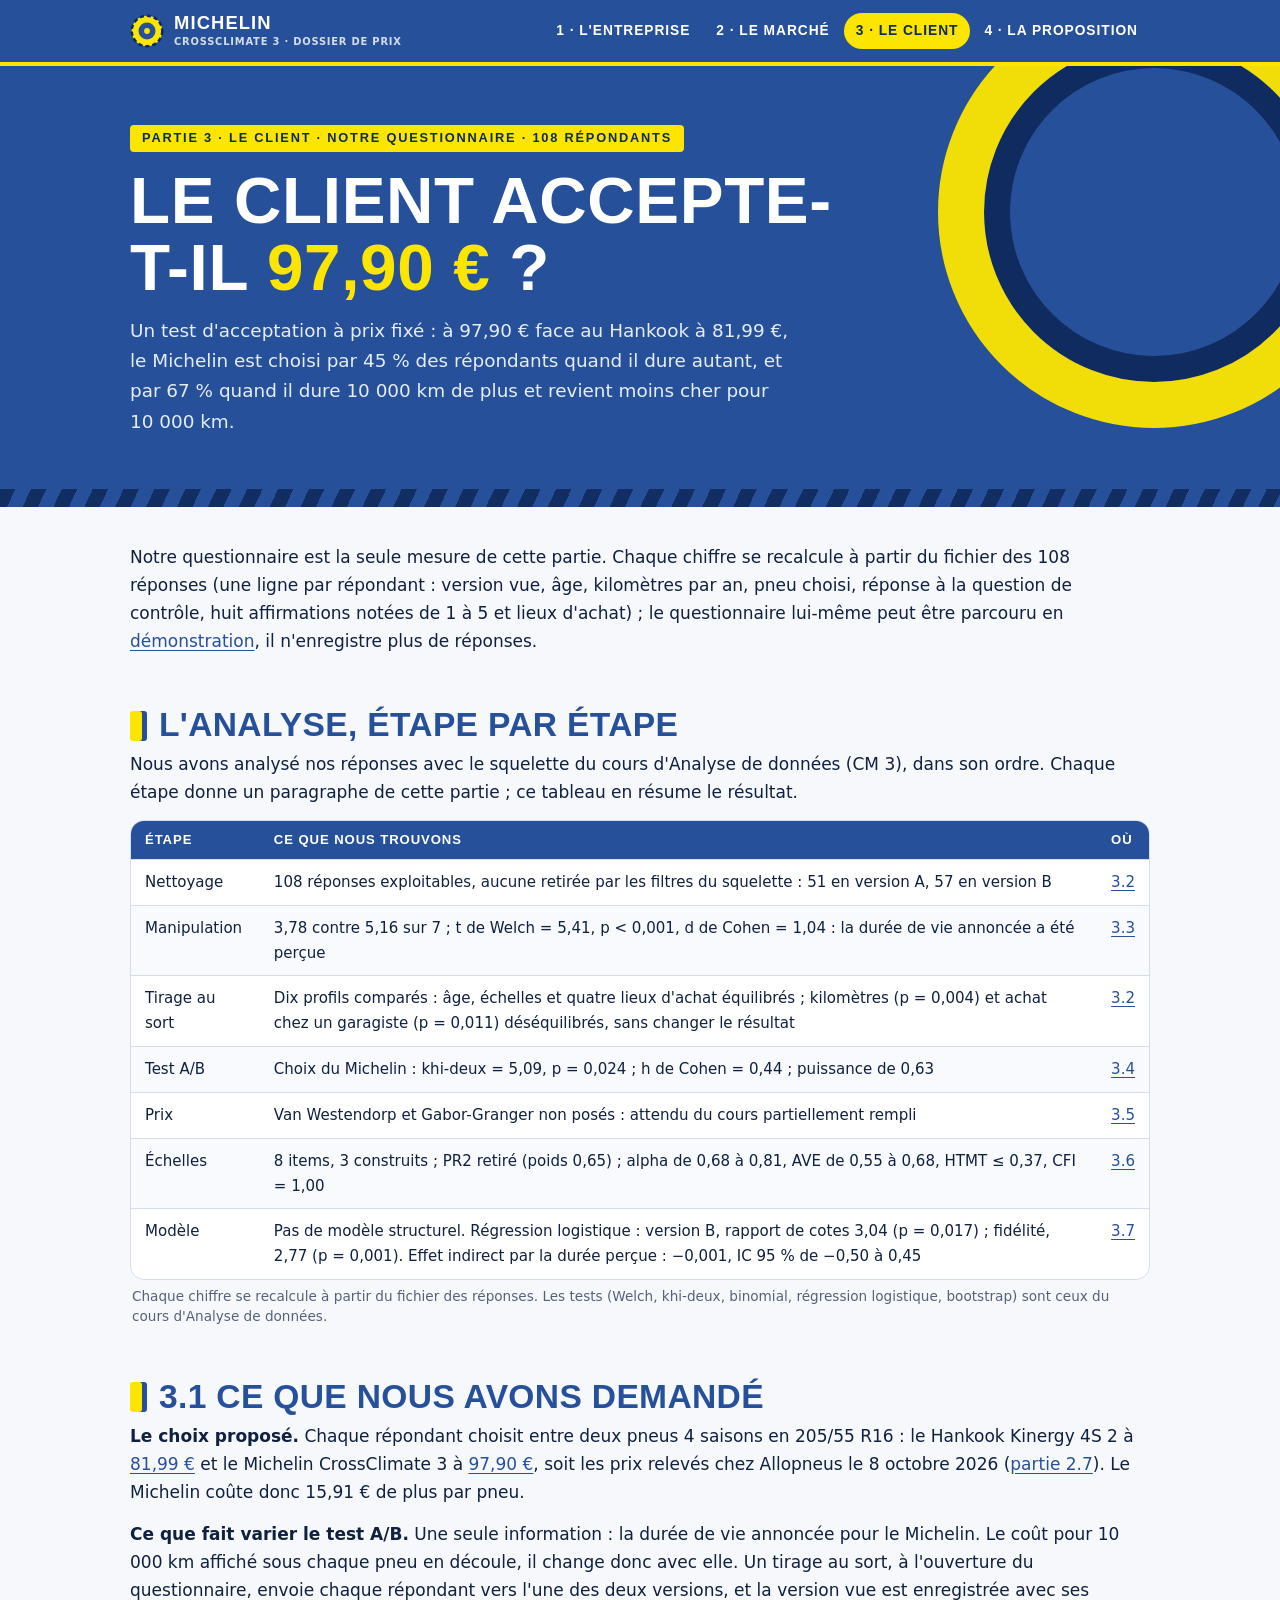
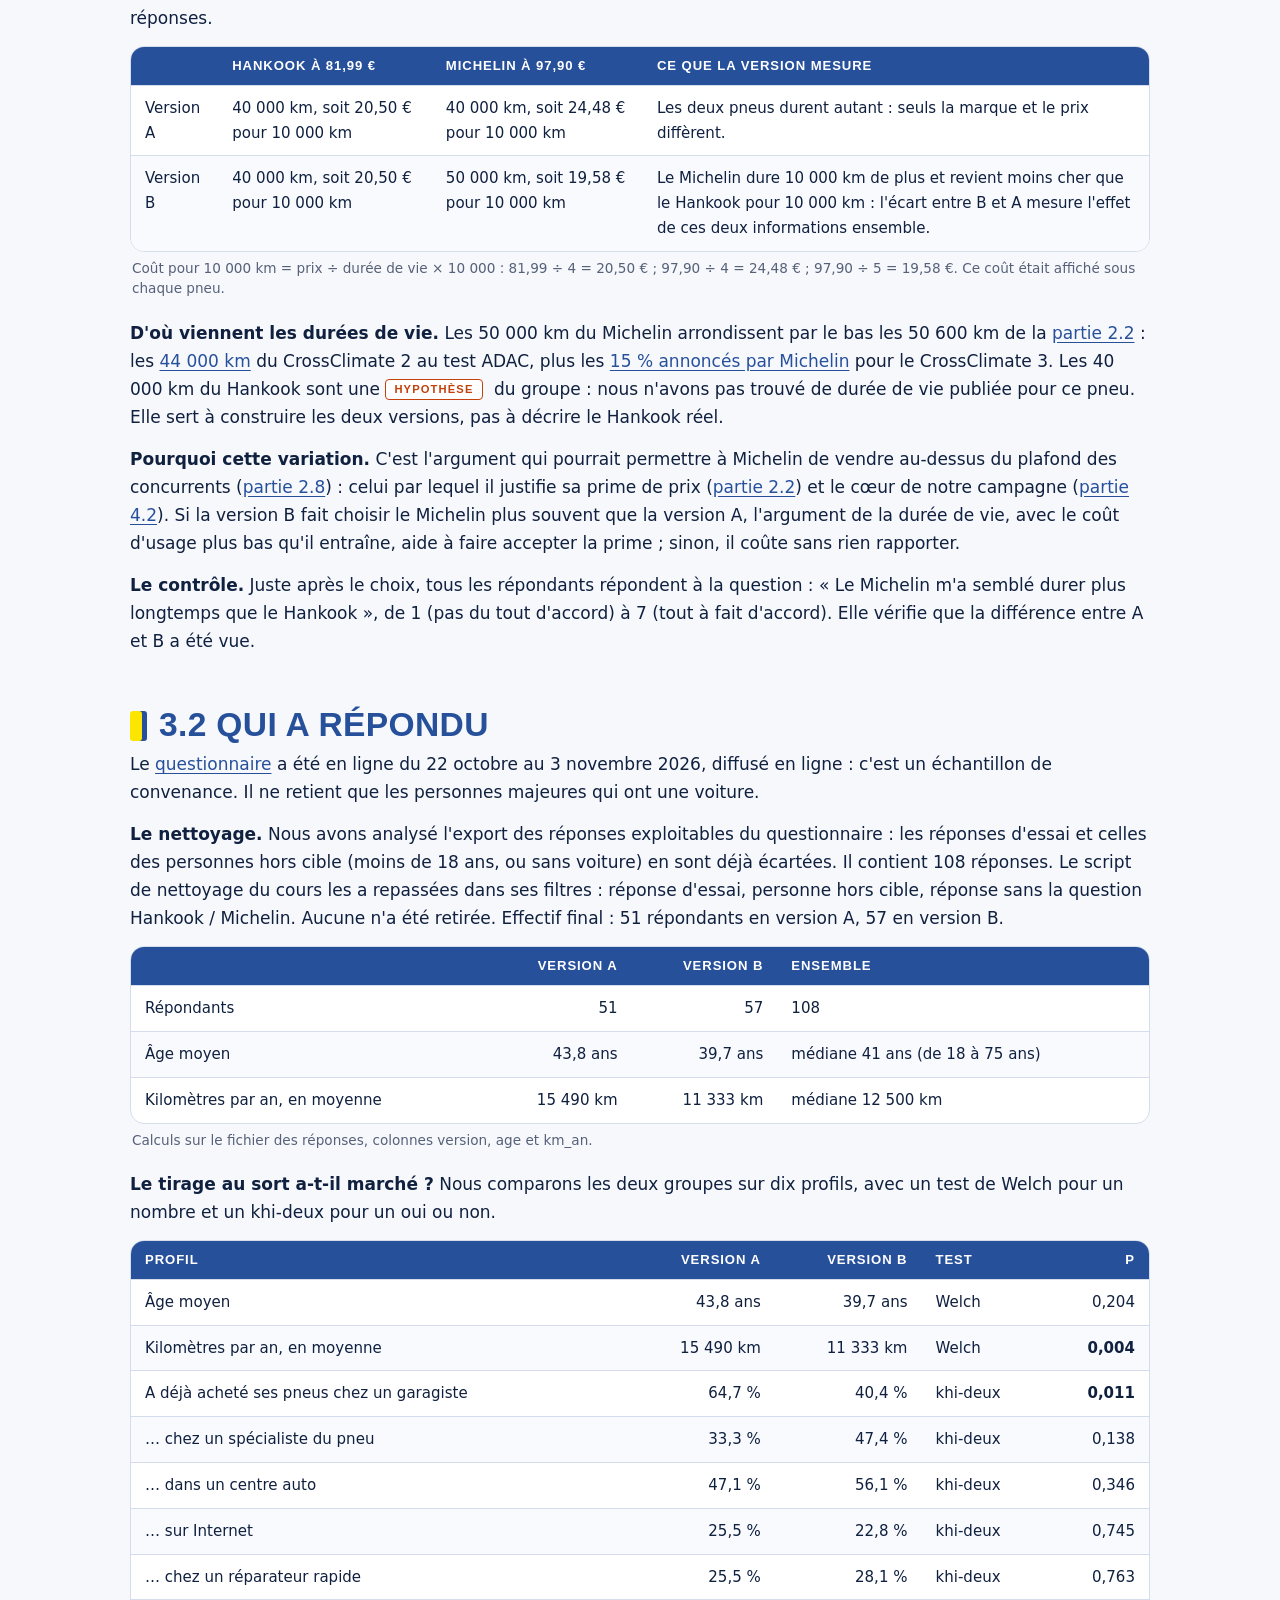
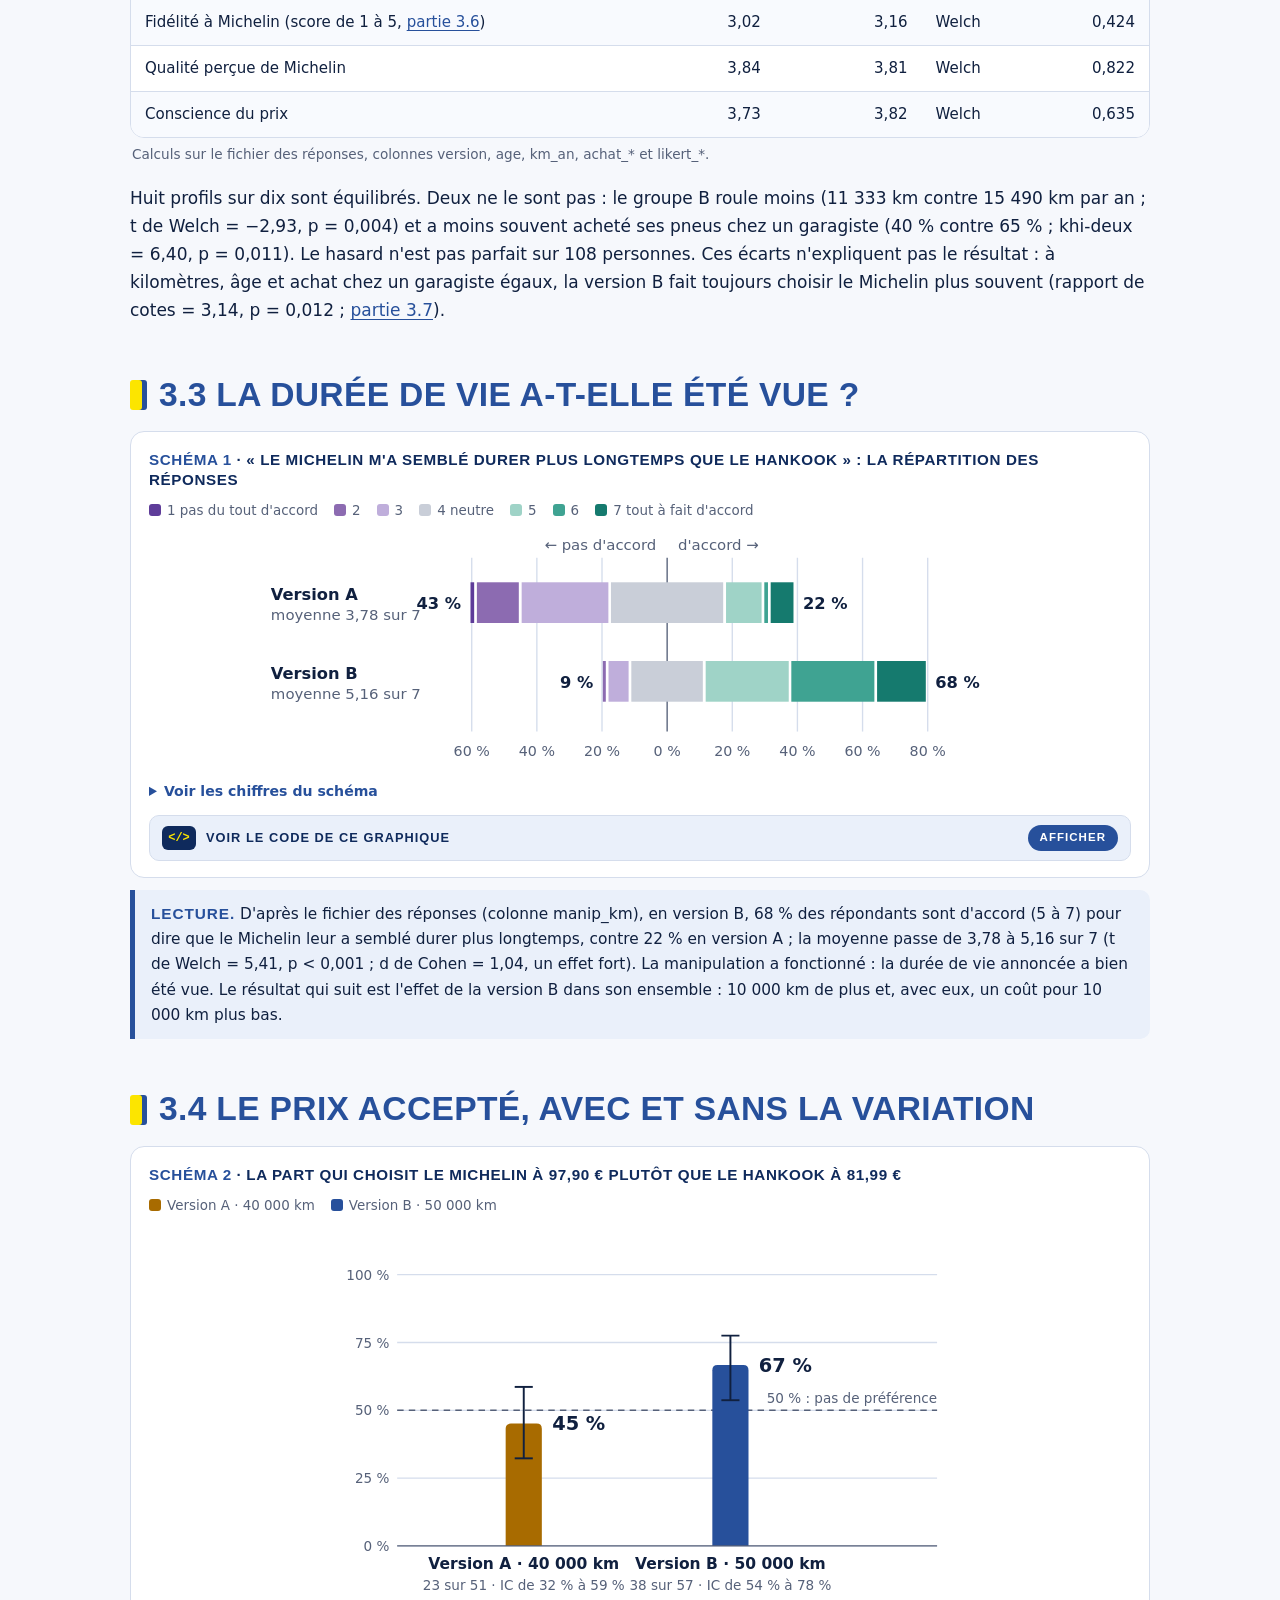
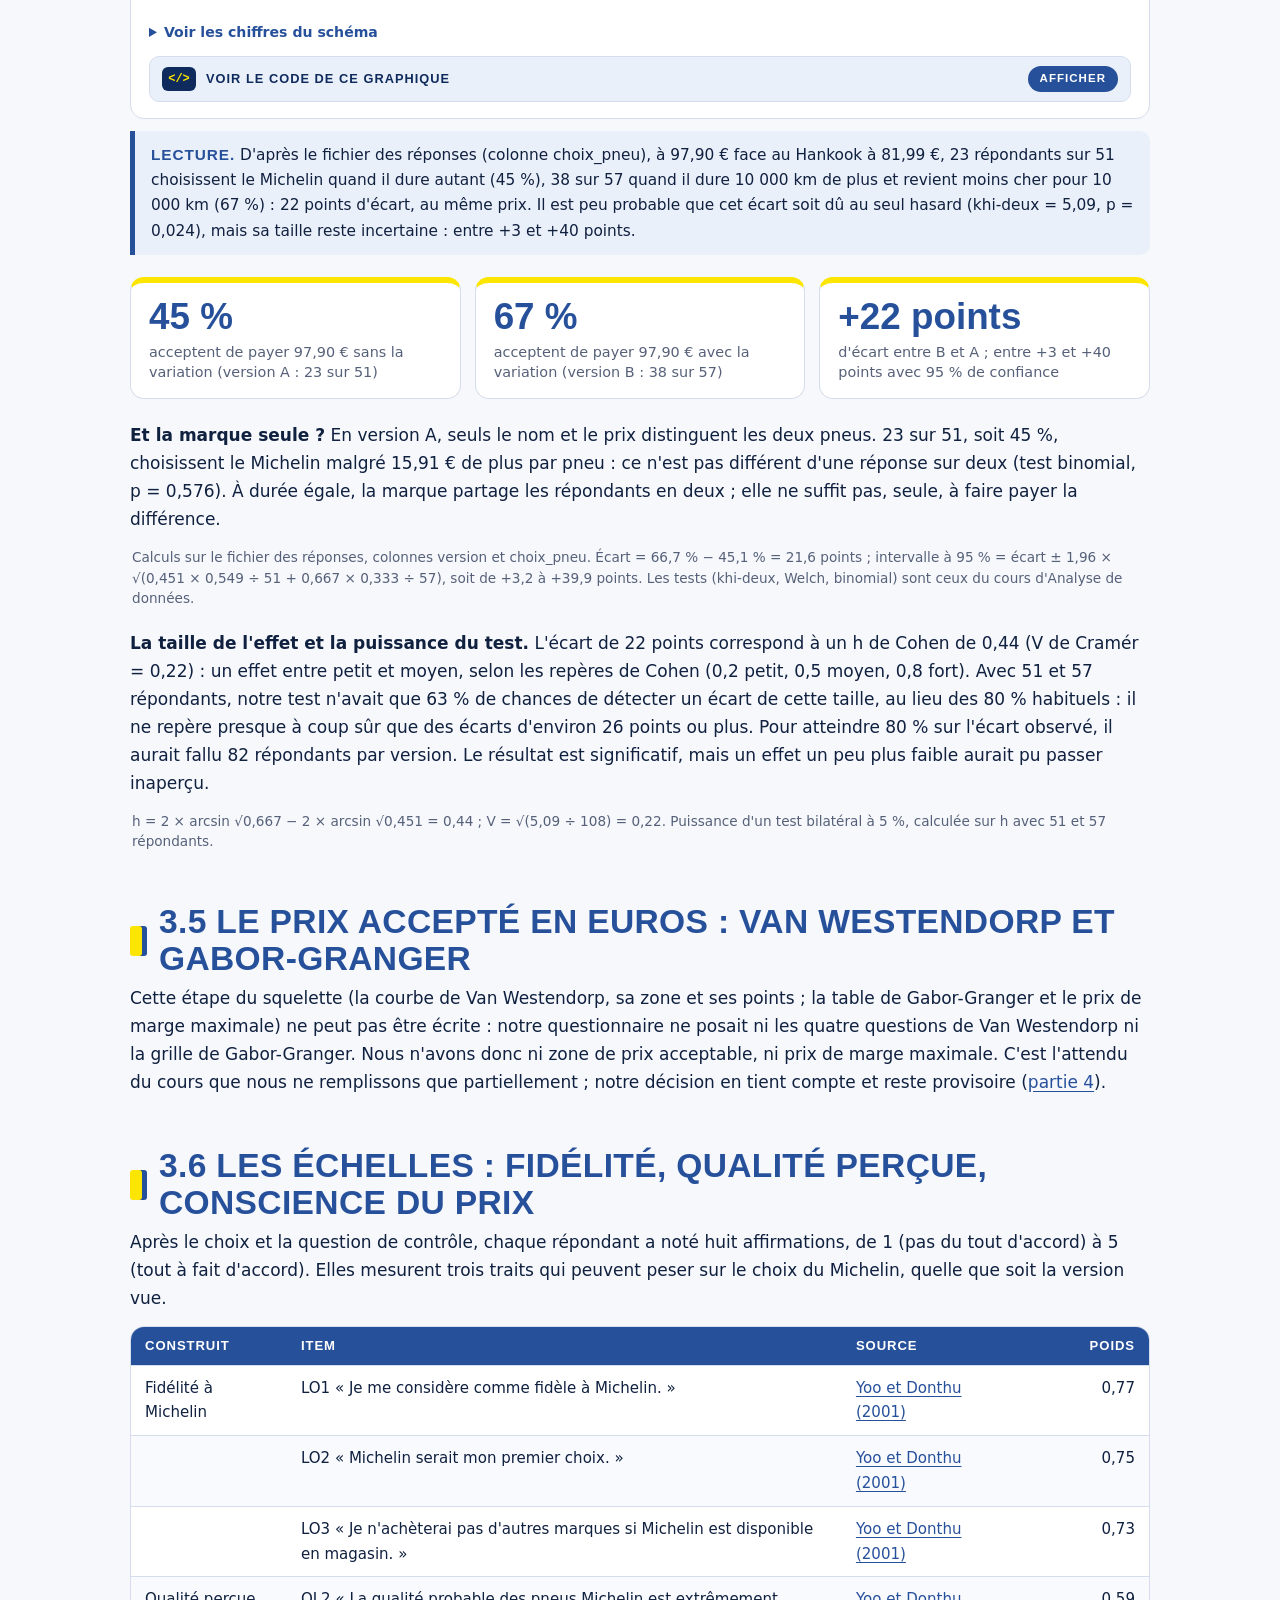
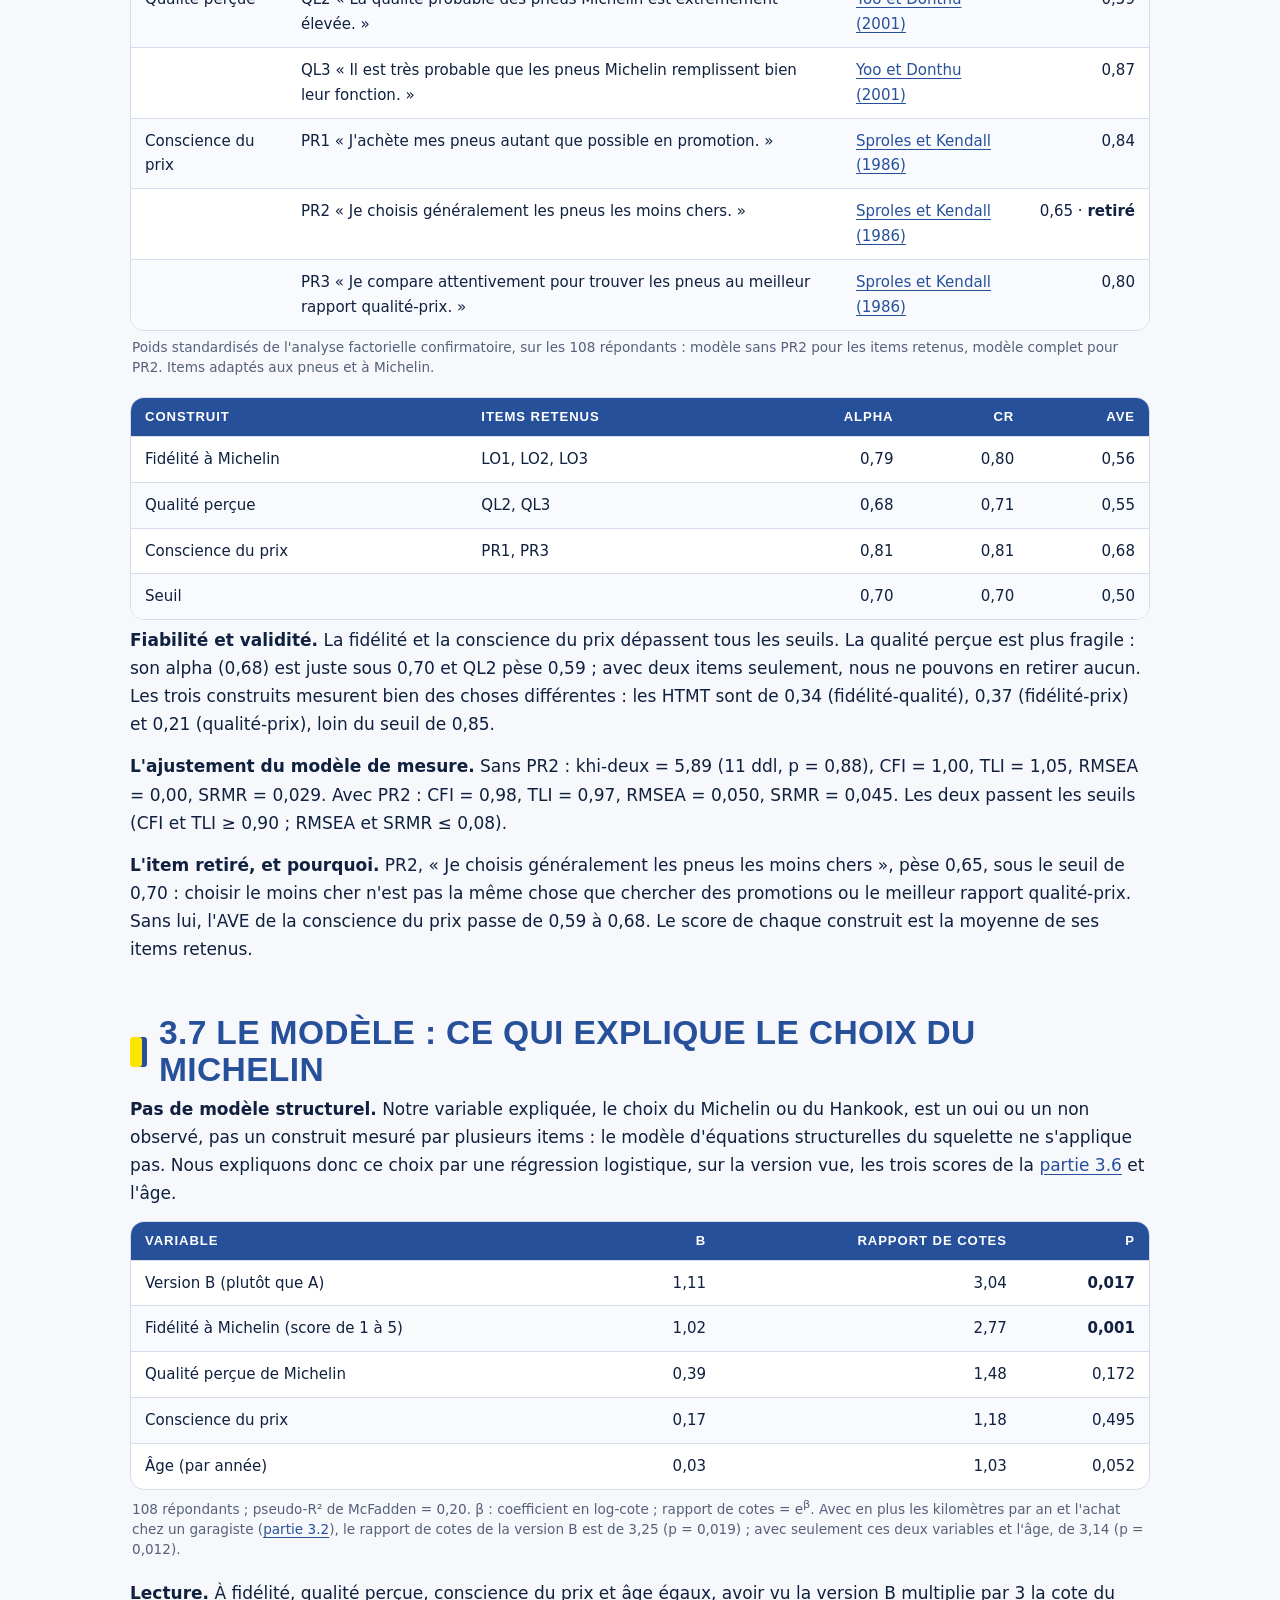
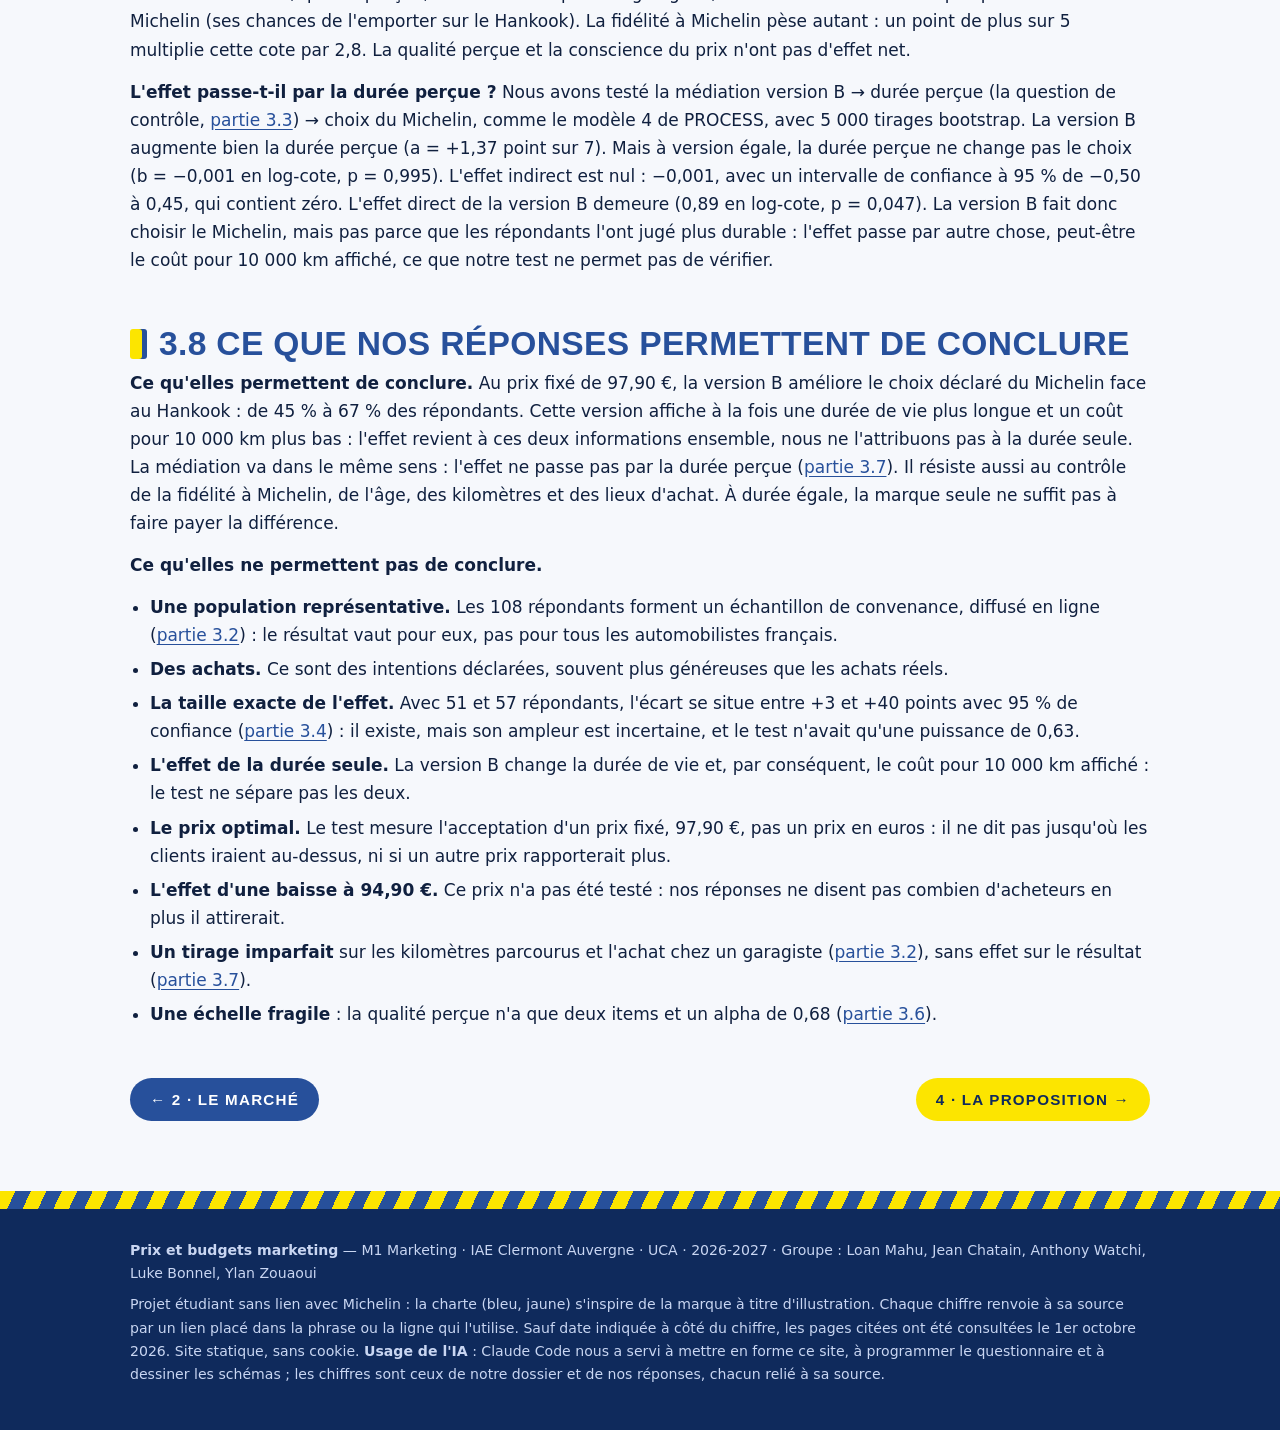
==== commit 568df823: "Onglet 2 : section presse retirée (antidumping gardé en 2.5), 2.10 raccourcie, sections renumérotées" ====
--- a/client.html
+++ b/client.html
@@ -27,11 +27,11 @@
 <p>Nous avons analysé nos réponses avec le squelette du cours d'Analyse de données (CM 3), dans son ordre. Chaque étape donne un paragraphe de cette partie ; ce tableau en résume le résultat.</p><div class="tableau"><table><thead><tr><th>Étape</th><th>Ce que nous trouvons</th><th>Où</th></tr></thead><tbody><tr><td>Nettoyage</td><td>108 réponses exploitables, aucune retirée par les filtres du squelette : 51 en version A, 57 en version B</td><td><a href="#repondants">3.2</a></td></tr><tr><td>Manipulation</td><td>3,78 contre 5,16 sur 7 ; t de Welch = 5,41, p &lt; 0,001, d de Cohen = 1,04 : la durée de vie annoncée a été perçue</td><td><a href="#controle">3.3</a></td></tr><tr><td>Tirage au sort</td><td>Dix profils comparés : âge, échelles et quatre lieux d'achat équilibrés ; kilomètres (p = 0,004) et achat chez un garagiste (p = 0,011) déséquilibrés, sans changer le résultat</td><td><a href="#repondants">3.2</a></td></tr><tr><td>Test A/B</td><td>Choix du Michelin : khi-deux = 5,09, p = 0,024 ; h de Cohen = 0,44 ; puissance de 0,63</td><td><a href="#resultat">3.4</a></td></tr><tr><td>Prix</td><td>Van Westendorp et Gabor-Granger non posés : attendu du cours partiellement rempli</td><td><a href="#prix-euros">3.5</a></td></tr><tr><td>Échelles</td><td>8 items, 3 construits ; PR2 retiré (poids 0,65) ; alpha de 0,68 à 0,81, AVE de 0,55 à 0,68, HTMT ≤ 0,37, CFI = 1,00</td><td><a href="#echelles">3.6</a></td></tr><tr><td>Modèle</td><td>Pas de modèle structurel. Régression logistique : version B, rapport de cotes 3,04 (p = 0,017) ; fidélité, 2,77 (p = 0,001). Effet indirect par la durée perçue : −0,001, IC 95 % de −0,50 à 0,45</td><td><a href="#modele">3.7</a></td></tr></tbody></table></div><p class="note">Chaque chiffre se recalcule à partir du fichier des réponses. Les tests (Welch, khi-deux, binomial, régression logistique, bootstrap) sont ceux du cours d'Analyse de données.</p>
 
 <h2 id="methode">3.1 Ce que nous avons demandé</h2>
-<p><b>Le choix proposé.</b> Chaque répondant choisit entre deux pneus 4 saisons en 205/55 R16 : le Hankook Kinergy 4S 2 à <a href="https://www.allopneus.com/liste/pneu-auto?d1=205&amp;d2=55&amp;d3=16&amp;d4=91&amp;d5=H&amp;saison%5b%5d=4seasons" target="_blank" rel="noopener">81,99 €</a> et le Michelin CrossClimate 3 à <a href="https://www.allopneus.com/produit/pneu-auto/michelin/tourisme-4saisons/crossclimate-3/205-55r16-91h/0002041955" target="_blank" rel="noopener">97,90 €</a>, soit les prix relevés chez Allopneus le 8 octobre 2026 (<a href="marche.html#cercles">partie 2.8</a>). Le Michelin coûte donc 15,91 € de plus par pneu.</p>
+<p><b>Le choix proposé.</b> Chaque répondant choisit entre deux pneus 4 saisons en 205/55 R16 : le Hankook Kinergy 4S 2 à <a href="https://www.allopneus.com/liste/pneu-auto?d1=205&amp;d2=55&amp;d3=16&amp;d4=91&amp;d5=H&amp;saison%5b%5d=4seasons" target="_blank" rel="noopener">81,99 €</a> et le Michelin CrossClimate 3 à <a href="https://www.allopneus.com/produit/pneu-auto/michelin/tourisme-4saisons/crossclimate-3/205-55r16-91h/0002041955" target="_blank" rel="noopener">97,90 €</a>, soit les prix relevés chez Allopneus le 8 octobre 2026 (<a href="marche.html#cercles">partie 2.7</a>). Le Michelin coûte donc 15,91 € de plus par pneu.</p>
 <p><b>Ce que fait varier le test A/B.</b> Une seule information : la durée de vie annoncée pour le Michelin. Le coût pour 10 000 km affiché sous chaque pneu en découle, il change donc avec elle. Un tirage au sort, à l'ouverture du questionnaire, envoie chaque répondant vers l'une des deux versions, et la version vue est enregistrée avec ses réponses.</p>
 <div class="tableau"><table><thead><tr><th></th><th>Hankook à 81,99 €</th><th>Michelin à 97,90 €</th><th>Ce que la version mesure</th></tr></thead><tbody><tr><td>Version A</td><td>40 000 km, soit 20,50 € pour 10 000 km</td><td>40 000 km, soit 24,48 € pour 10 000 km</td><td>Les deux pneus durent autant : seuls la marque et le prix diffèrent.</td></tr><tr><td>Version B</td><td>40 000 km, soit 20,50 € pour 10 000 km</td><td>50 000 km, soit 19,58 € pour 10 000 km</td><td>Le Michelin dure 10 000 km de plus et revient moins cher que le Hankook pour 10 000 km : l'écart entre B et A mesure l'effet de ces deux informations ensemble.</td></tr></tbody></table></div><p class="note">Coût pour 10 000 km = prix ÷ durée de vie × 10 000 : 81,99 ÷ 4 = 20,50 € ; 97,90 ÷ 4 = 24,48 € ; 97,90 ÷ 5 = 19,58 €. Ce coût était affiché sous chaque pneu.</p>
 <p><b>D'où viennent les durées de vie.</b> Les 50 000 km du Michelin arrondissent par le bas les 50 600 km de la <a href="marche.html#prime">partie 2.2</a> : les <a href="https://www.adac.de/rund-ums-fahrzeug/ausstattung-technik-zubehoer/reifen/reifentest/ganzjahresreifen/205-55-r16/michelin-crossclimate-2-id-4844/" target="_blank" rel="noopener">44 000 km</a> du CrossClimate 2 au test ADAC, plus les <a href="https://www.allopneus.com/guide-pratique/auto/guide-achat/michelin-crossclimate-3/" target="_blank" rel="noopener">15 % annoncés par Michelin</a> pour le CrossClimate 3. Les 40 000 km du Hankook sont une <span class="statut hypo">hypothèse</span> du groupe : nous n'avons pas trouvé de durée de vie publiée pour ce pneu. Elle sert à construire les deux versions, pas à décrire le Hankook réel.</p>
-<p><b>Pourquoi cette variation.</b> C'est l'argument qui pourrait permettre à Michelin de vendre au-dessus du plafond des concurrents (<a href="marche.html#plafond">partie 2.9</a>) : celui par lequel il justifie sa prime de prix (<a href="marche.html#prime">partie 2.2</a>) et le cœur de notre campagne (<a href="proposition.html#budget">partie 4.2</a>). Si la version B fait choisir le Michelin plus souvent que la version A, l'argument de la durée de vie, avec le coût d'usage plus bas qu'il entraîne, aide à faire accepter la prime ; sinon, il coûte sans rien rapporter.</p>
+<p><b>Pourquoi cette variation.</b> C'est l'argument qui pourrait permettre à Michelin de vendre au-dessus du plafond des concurrents (<a href="marche.html#plafond">partie 2.8</a>) : celui par lequel il justifie sa prime de prix (<a href="marche.html#prime">partie 2.2</a>) et le cœur de notre campagne (<a href="proposition.html#budget">partie 4.2</a>). Si la version B fait choisir le Michelin plus souvent que la version A, l'argument de la durée de vie, avec le coût d'usage plus bas qu'il entraîne, aide à faire accepter la prime ; sinon, il coûte sans rien rapporter.</p>
 <p><b>Le contrôle.</b> Juste après le choix, tous les répondants répondent à la question : « Le Michelin m'a semblé durer plus longtemps que le Hankook », de 1 (pas du tout d'accord) à 7 (tout à fait d'accord). Elle vérifie que la différence entre A et B a été vue.</p>
 
 <h2 id="repondants">3.2 Qui a répondu</h2>
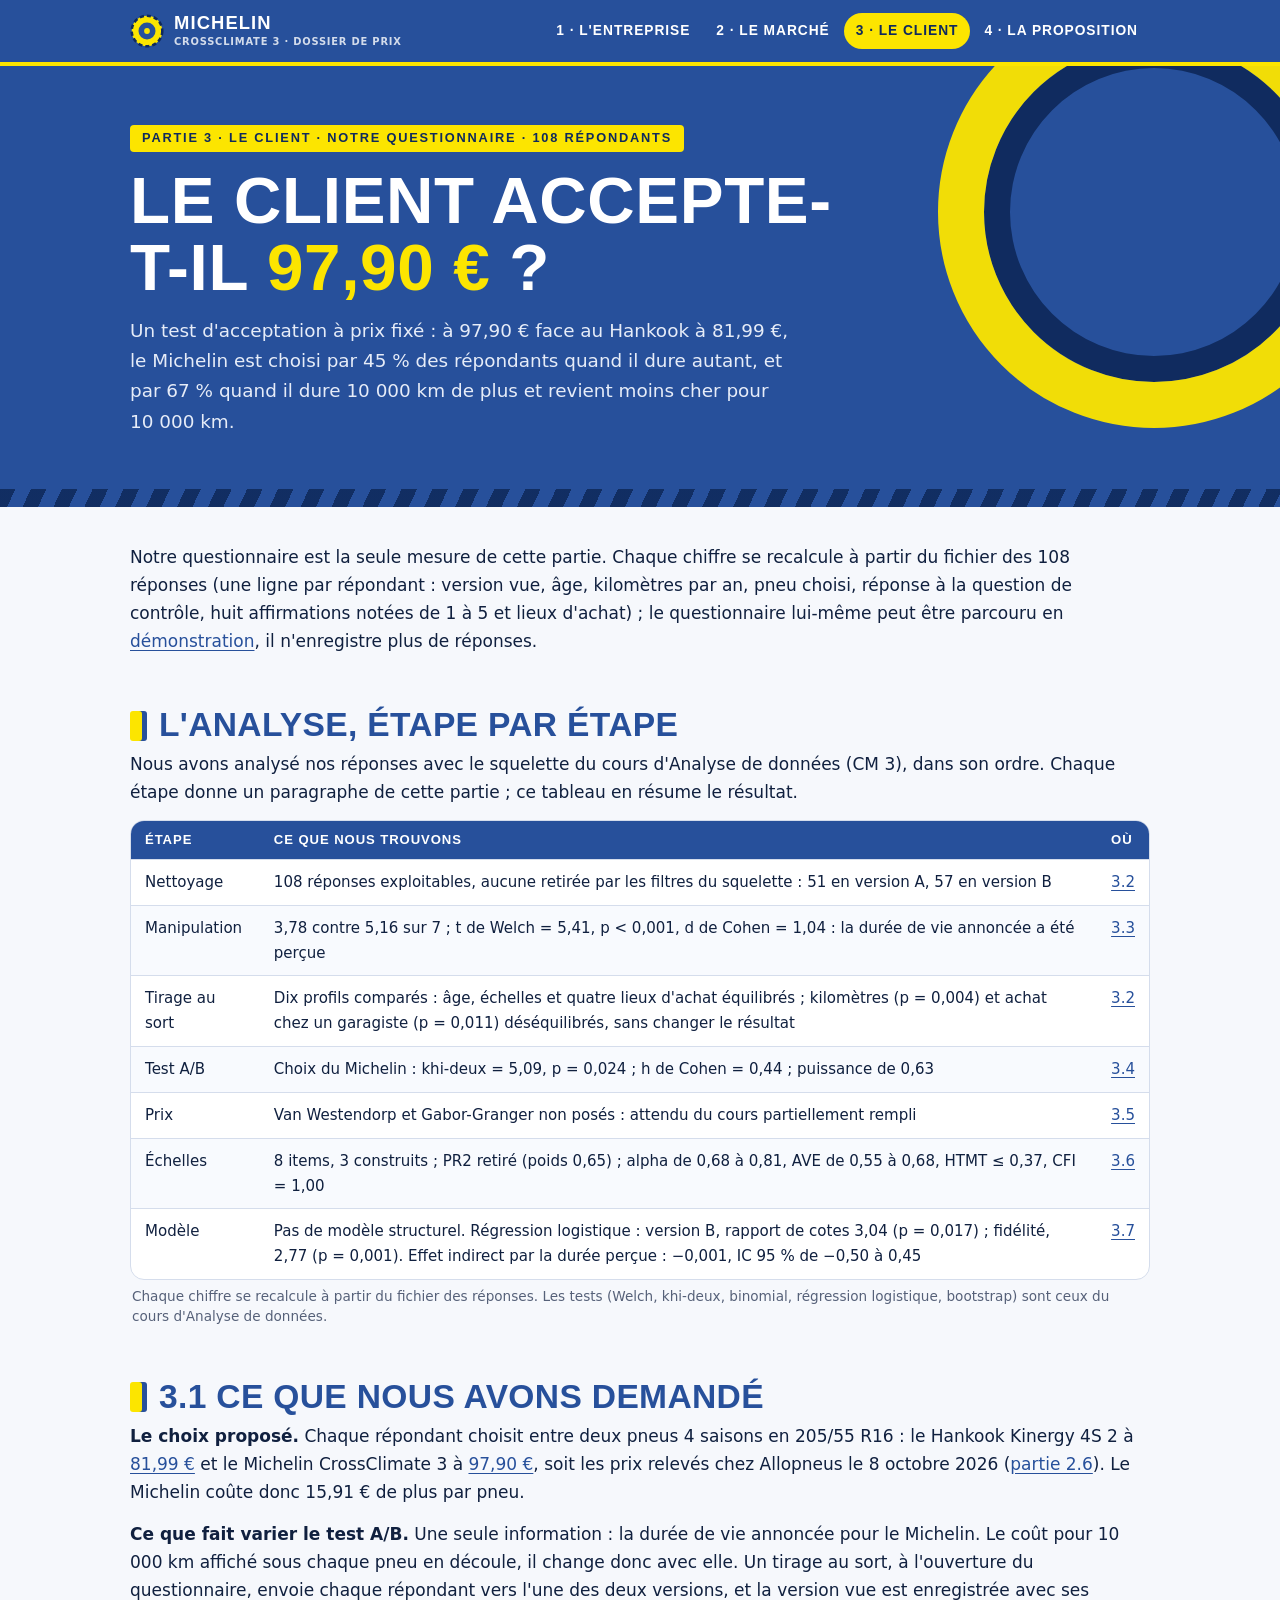
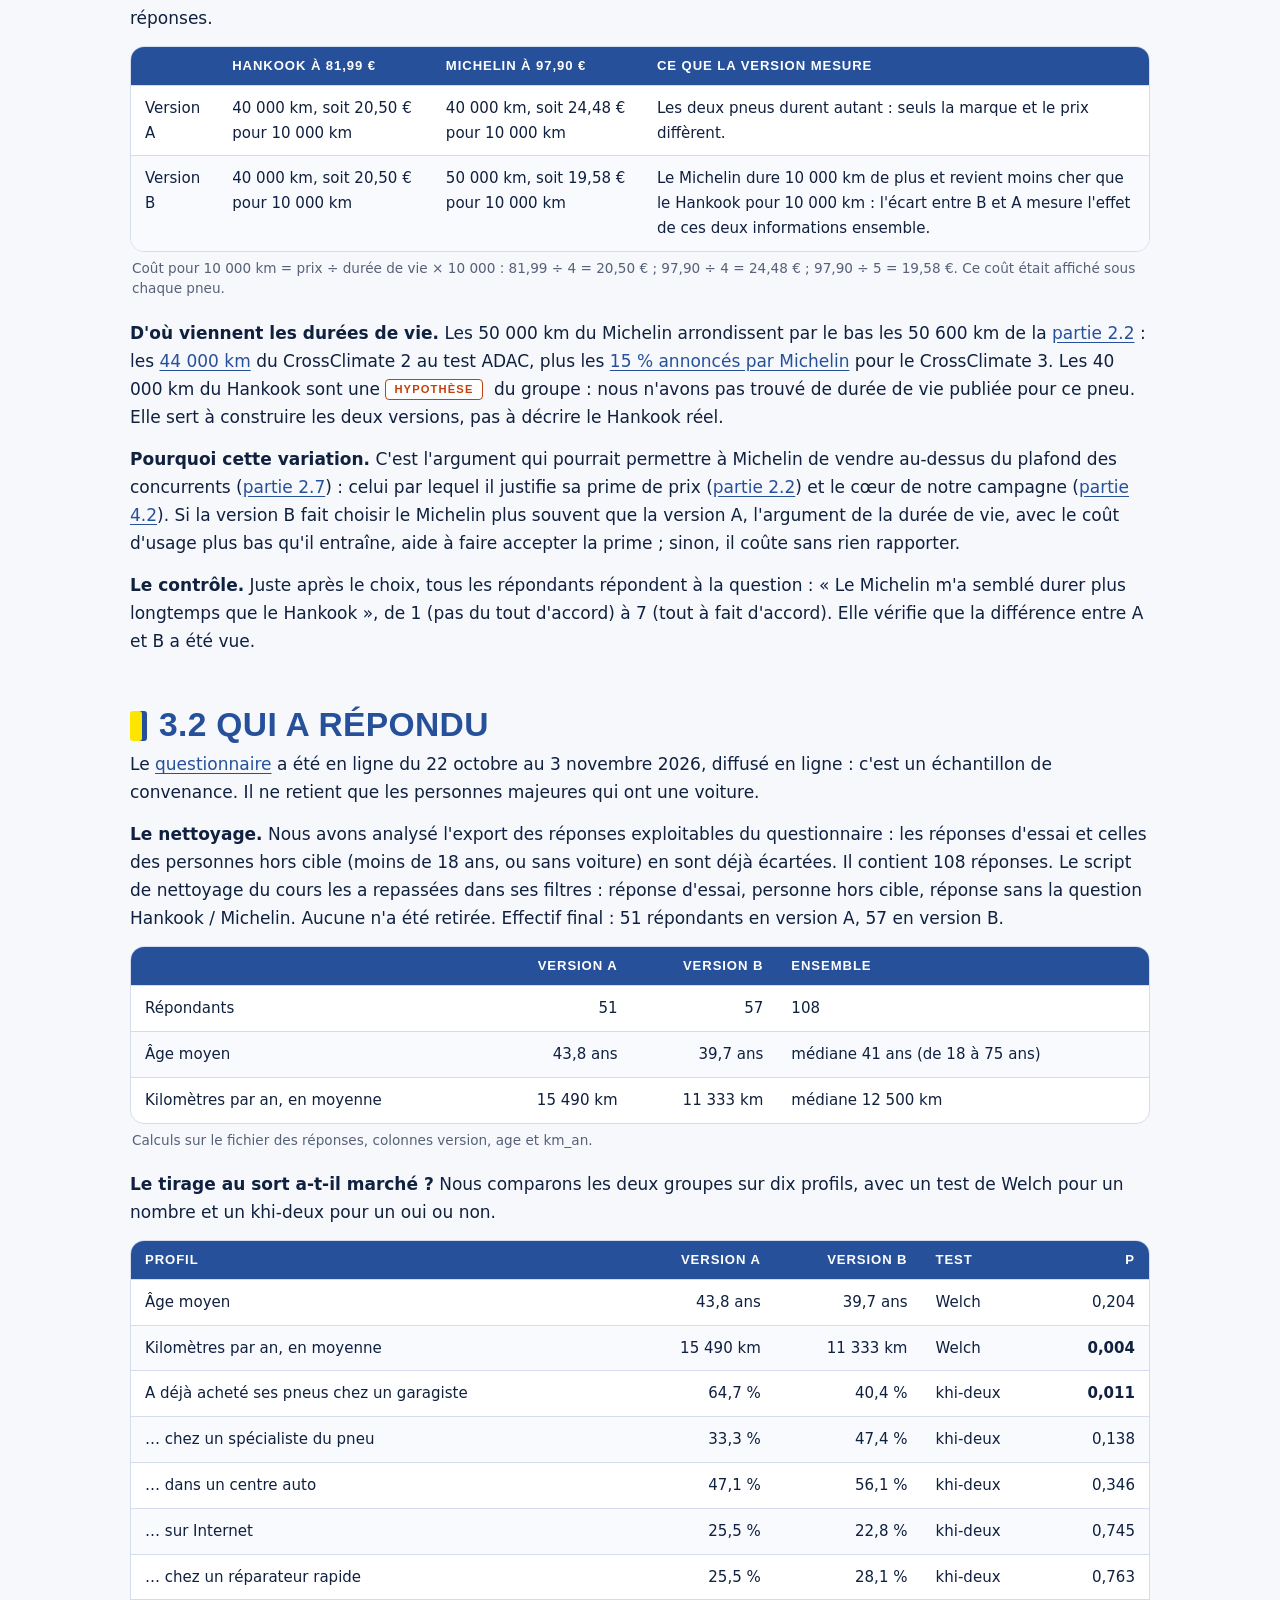
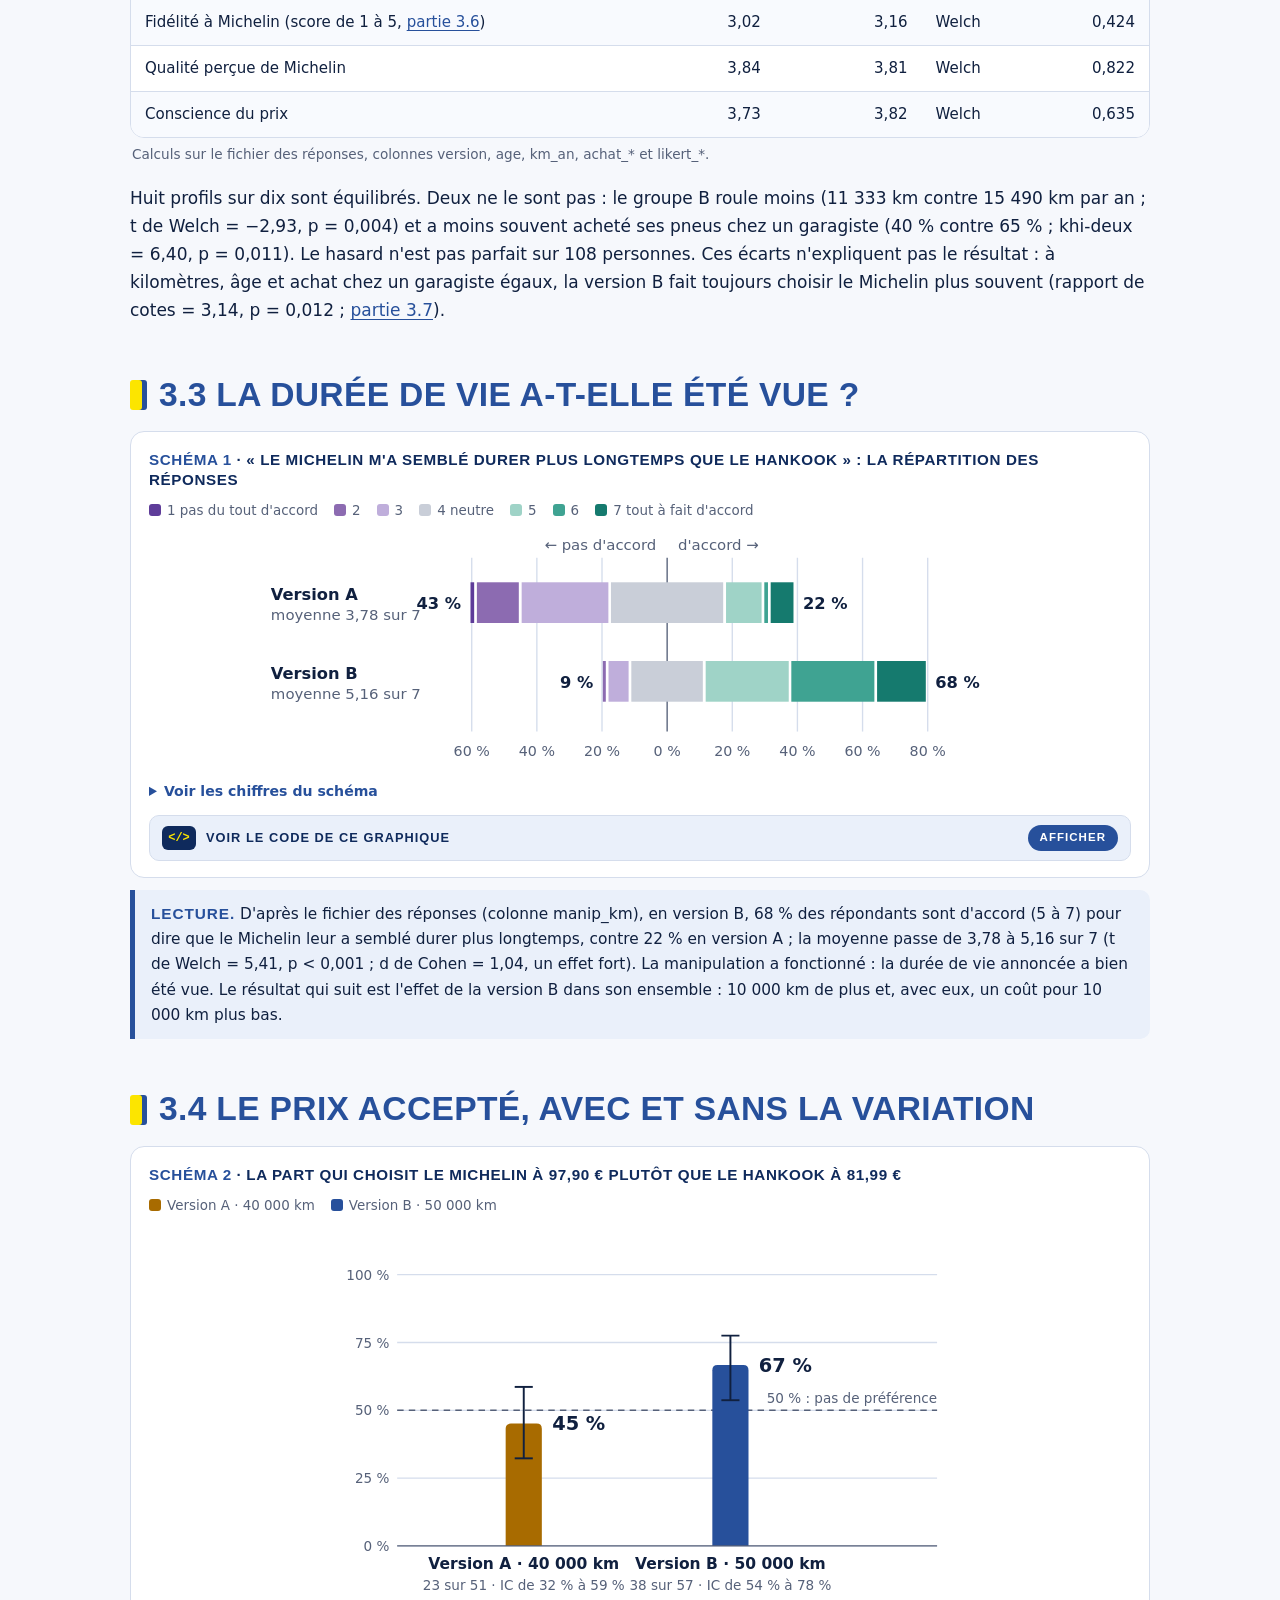
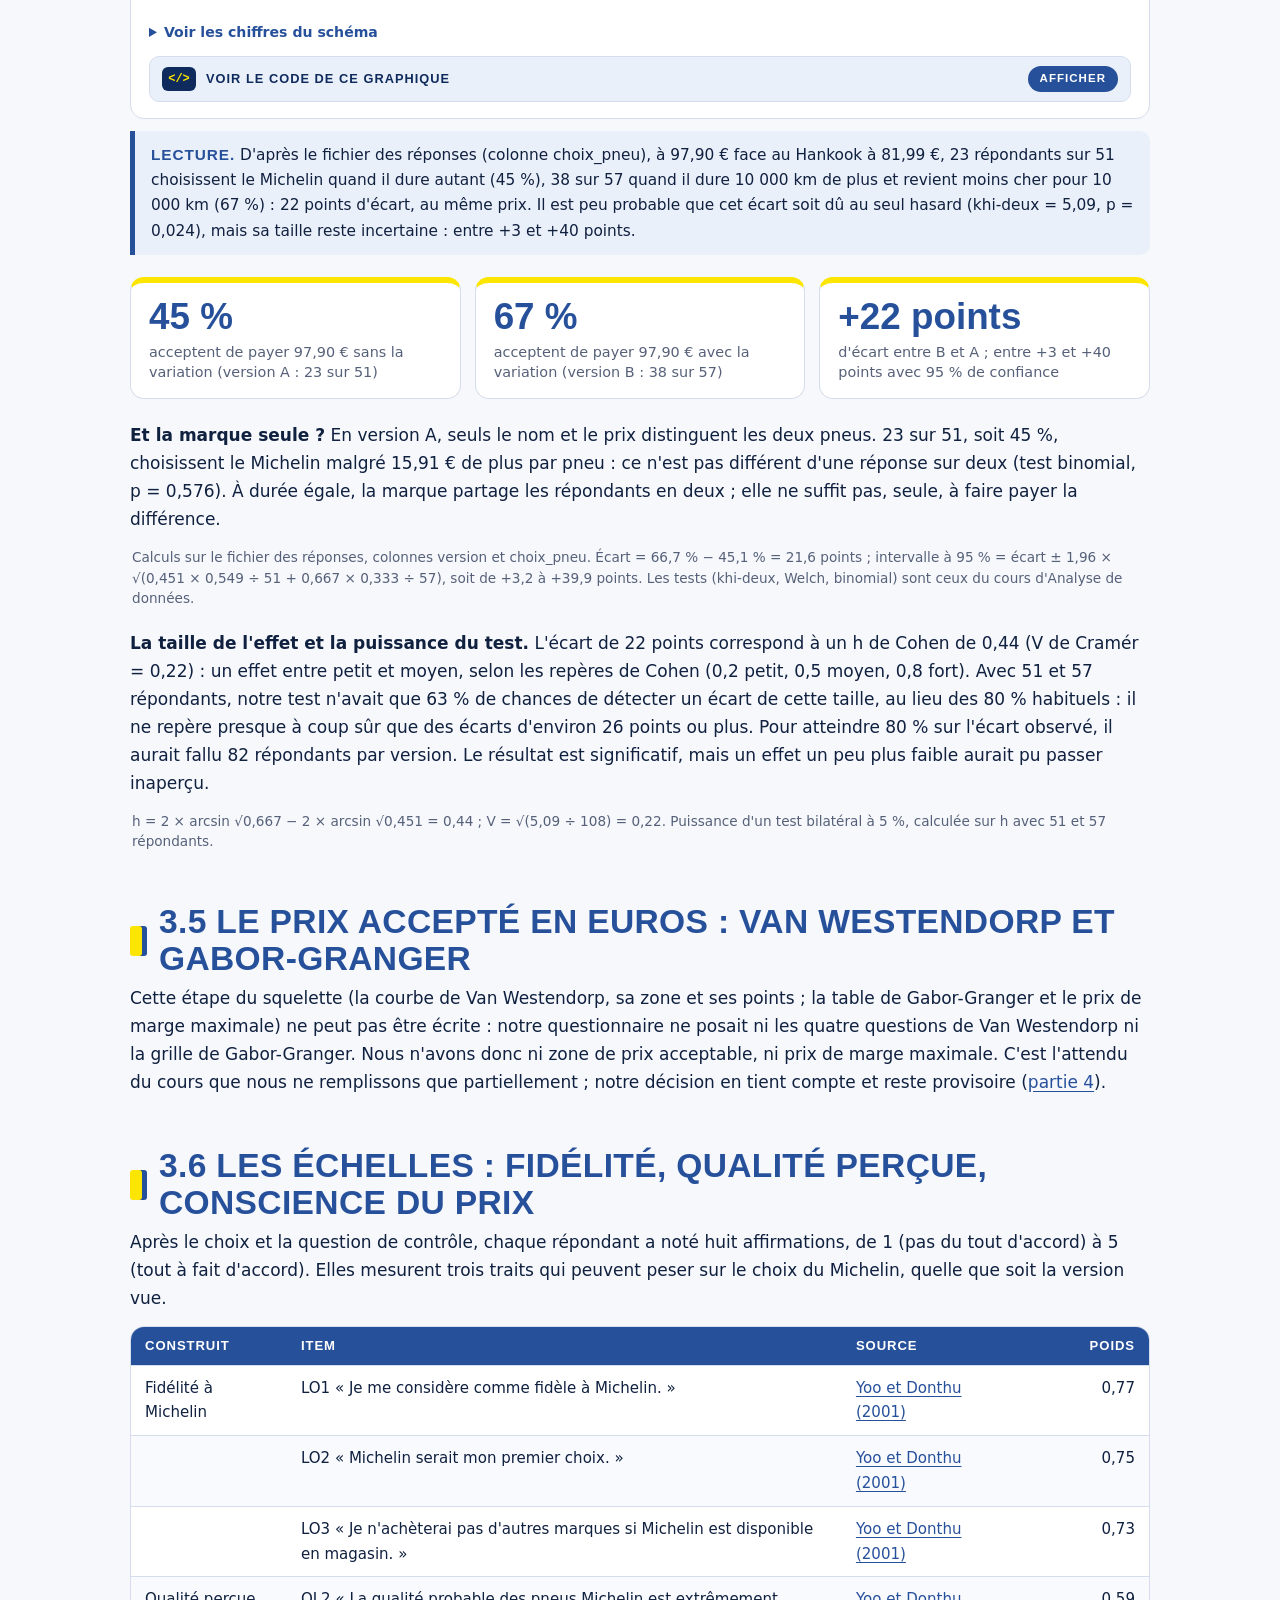
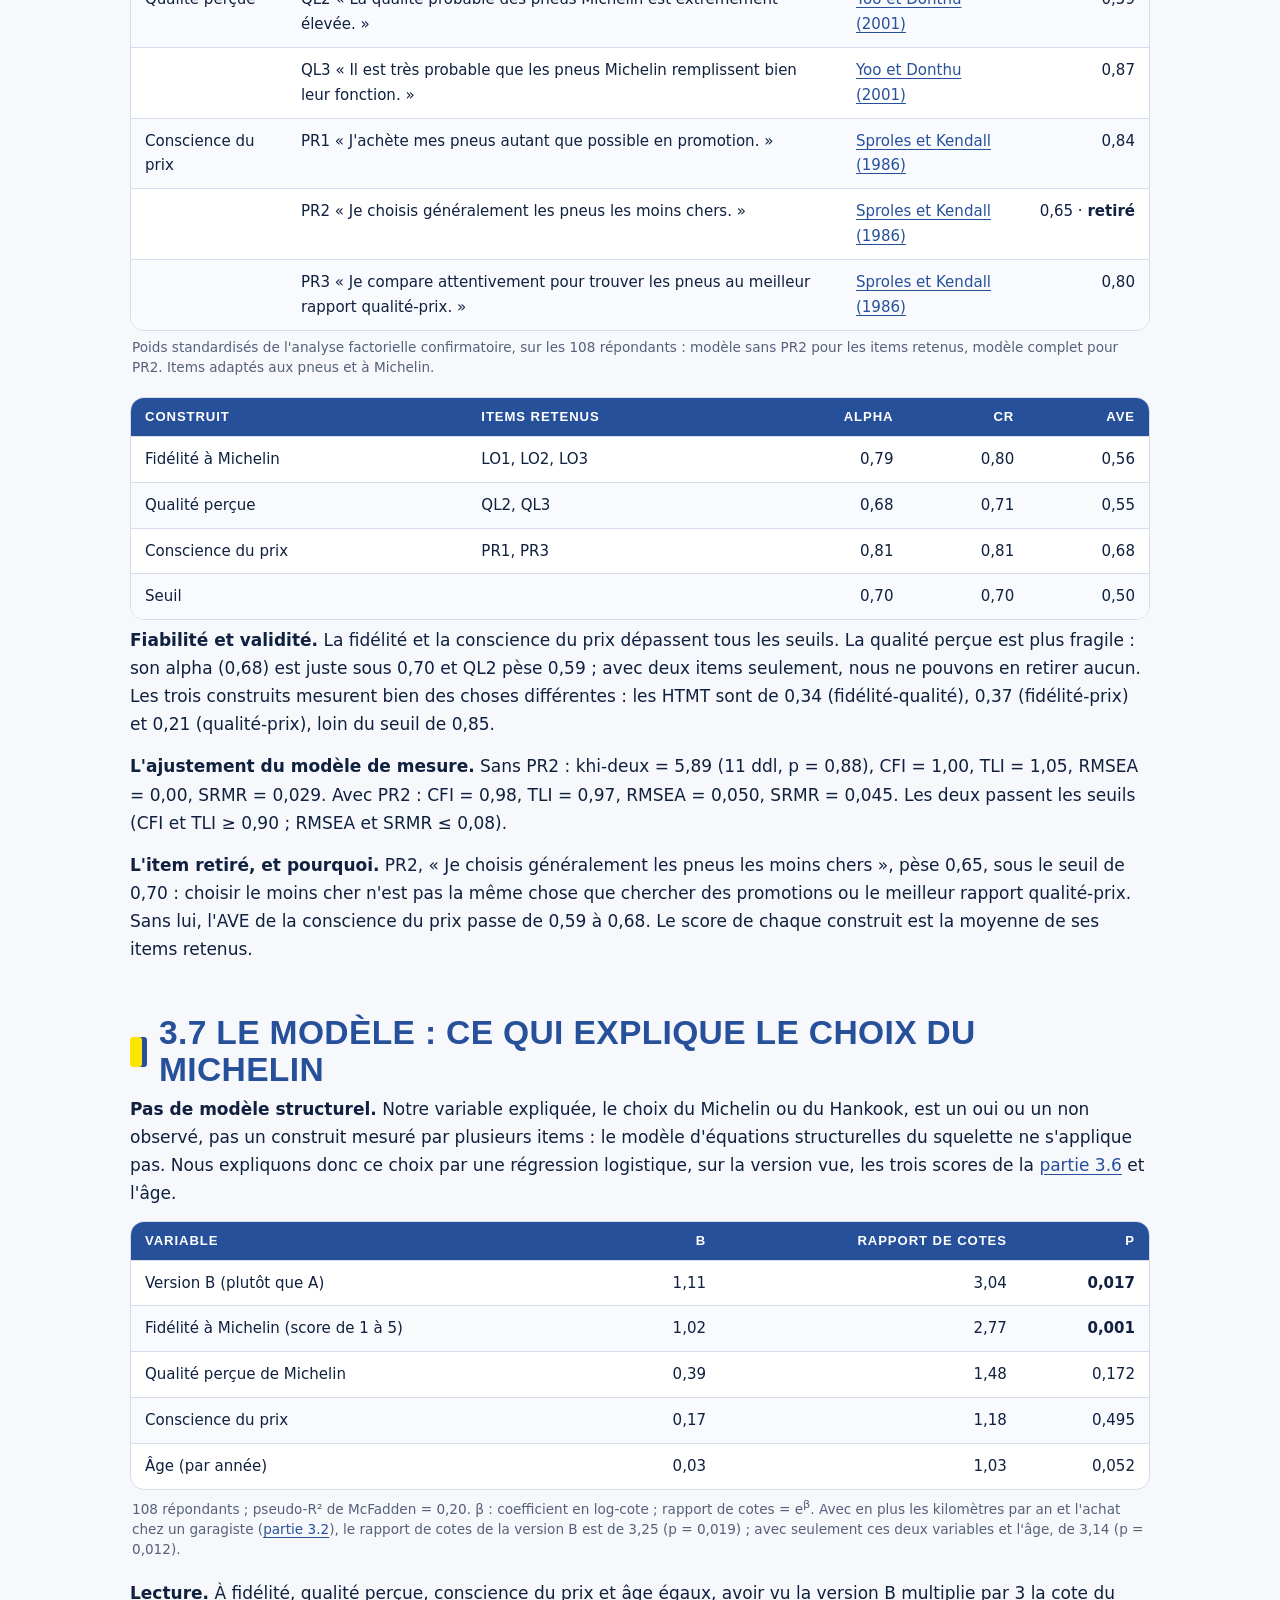
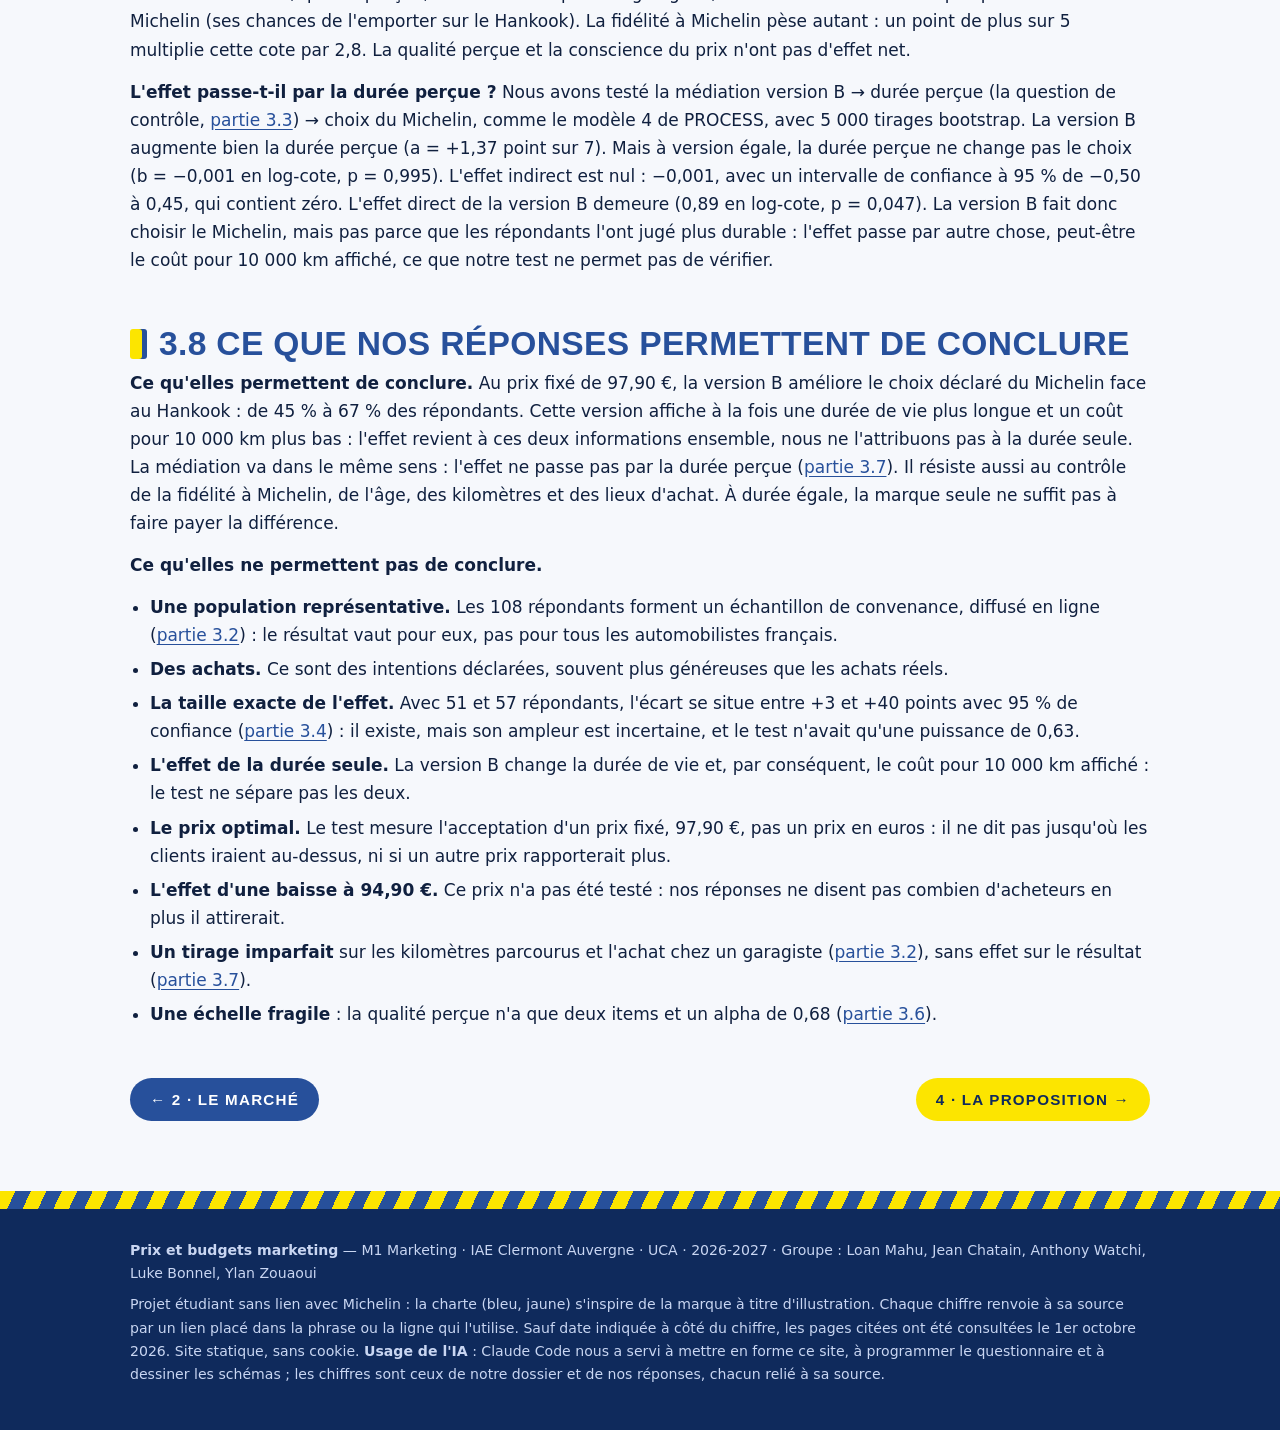
==== commit 3d585327: "Onglet 2 : suppression de la 2.6 « Le marché en une phrase », renumérotation et renvois Co-Authored-" ====
--- a/client.html
+++ b/client.html
@@ -27,11 +27,11 @@
 <p>Nous avons analysé nos réponses avec le squelette du cours d'Analyse de données (CM 3), dans son ordre. Chaque étape donne un paragraphe de cette partie ; ce tableau en résume le résultat.</p><div class="tableau"><table><thead><tr><th>Étape</th><th>Ce que nous trouvons</th><th>Où</th></tr></thead><tbody><tr><td>Nettoyage</td><td>108 réponses exploitables, aucune retirée par les filtres du squelette : 51 en version A, 57 en version B</td><td><a href="#repondants">3.2</a></td></tr><tr><td>Manipulation</td><td>3,78 contre 5,16 sur 7 ; t de Welch = 5,41, p &lt; 0,001, d de Cohen = 1,04 : la durée de vie annoncée a été perçue</td><td><a href="#controle">3.3</a></td></tr><tr><td>Tirage au sort</td><td>Dix profils comparés : âge, échelles et quatre lieux d'achat équilibrés ; kilomètres (p = 0,004) et achat chez un garagiste (p = 0,011) déséquilibrés, sans changer le résultat</td><td><a href="#repondants">3.2</a></td></tr><tr><td>Test A/B</td><td>Choix du Michelin : khi-deux = 5,09, p = 0,024 ; h de Cohen = 0,44 ; puissance de 0,63</td><td><a href="#resultat">3.4</a></td></tr><tr><td>Prix</td><td>Van Westendorp et Gabor-Granger non posés : attendu du cours partiellement rempli</td><td><a href="#prix-euros">3.5</a></td></tr><tr><td>Échelles</td><td>8 items, 3 construits ; PR2 retiré (poids 0,65) ; alpha de 0,68 à 0,81, AVE de 0,55 à 0,68, HTMT ≤ 0,37, CFI = 1,00</td><td><a href="#echelles">3.6</a></td></tr><tr><td>Modèle</td><td>Pas de modèle structurel. Régression logistique : version B, rapport de cotes 3,04 (p = 0,017) ; fidélité, 2,77 (p = 0,001). Effet indirect par la durée perçue : −0,001, IC 95 % de −0,50 à 0,45</td><td><a href="#modele">3.7</a></td></tr></tbody></table></div><p class="note">Chaque chiffre se recalcule à partir du fichier des réponses. Les tests (Welch, khi-deux, binomial, régression logistique, bootstrap) sont ceux du cours d'Analyse de données.</p>
 
 <h2 id="methode">3.1 Ce que nous avons demandé</h2>
-<p><b>Le choix proposé.</b> Chaque répondant choisit entre deux pneus 4 saisons en 205/55 R16 : le Hankook Kinergy 4S 2 à <a href="https://www.allopneus.com/liste/pneu-auto?d1=205&amp;d2=55&amp;d3=16&amp;d4=91&amp;d5=H&amp;saison%5b%5d=4seasons" target="_blank" rel="noopener">81,99 €</a> et le Michelin CrossClimate 3 à <a href="https://www.allopneus.com/produit/pneu-auto/michelin/tourisme-4saisons/crossclimate-3/205-55r16-91h/0002041955" target="_blank" rel="noopener">97,90 €</a>, soit les prix relevés chez Allopneus le 8 octobre 2026 (<a href="marche.html#cercles">partie 2.7</a>). Le Michelin coûte donc 15,91 € de plus par pneu.</p>
+<p><b>Le choix proposé.</b> Chaque répondant choisit entre deux pneus 4 saisons en 205/55 R16 : le Hankook Kinergy 4S 2 à <a href="https://www.allopneus.com/liste/pneu-auto?d1=205&amp;d2=55&amp;d3=16&amp;d4=91&amp;d5=H&amp;saison%5b%5d=4seasons" target="_blank" rel="noopener">81,99 €</a> et le Michelin CrossClimate 3 à <a href="https://www.allopneus.com/produit/pneu-auto/michelin/tourisme-4saisons/crossclimate-3/205-55r16-91h/0002041955" target="_blank" rel="noopener">97,90 €</a>, soit les prix relevés chez Allopneus le 8 octobre 2026 (<a href="marche.html#cercles">partie 2.6</a>). Le Michelin coûte donc 15,91 € de plus par pneu.</p>
 <p><b>Ce que fait varier le test A/B.</b> Une seule information : la durée de vie annoncée pour le Michelin. Le coût pour 10 000 km affiché sous chaque pneu en découle, il change donc avec elle. Un tirage au sort, à l'ouverture du questionnaire, envoie chaque répondant vers l'une des deux versions, et la version vue est enregistrée avec ses réponses.</p>
 <div class="tableau"><table><thead><tr><th></th><th>Hankook à 81,99 €</th><th>Michelin à 97,90 €</th><th>Ce que la version mesure</th></tr></thead><tbody><tr><td>Version A</td><td>40 000 km, soit 20,50 € pour 10 000 km</td><td>40 000 km, soit 24,48 € pour 10 000 km</td><td>Les deux pneus durent autant : seuls la marque et le prix diffèrent.</td></tr><tr><td>Version B</td><td>40 000 km, soit 20,50 € pour 10 000 km</td><td>50 000 km, soit 19,58 € pour 10 000 km</td><td>Le Michelin dure 10 000 km de plus et revient moins cher que le Hankook pour 10 000 km : l'écart entre B et A mesure l'effet de ces deux informations ensemble.</td></tr></tbody></table></div><p class="note">Coût pour 10 000 km = prix ÷ durée de vie × 10 000 : 81,99 ÷ 4 = 20,50 € ; 97,90 ÷ 4 = 24,48 € ; 97,90 ÷ 5 = 19,58 €. Ce coût était affiché sous chaque pneu.</p>
 <p><b>D'où viennent les durées de vie.</b> Les 50 000 km du Michelin arrondissent par le bas les 50 600 km de la <a href="marche.html#prime">partie 2.2</a> : les <a href="https://www.adac.de/rund-ums-fahrzeug/ausstattung-technik-zubehoer/reifen/reifentest/ganzjahresreifen/205-55-r16/michelin-crossclimate-2-id-4844/" target="_blank" rel="noopener">44 000 km</a> du CrossClimate 2 au test ADAC, plus les <a href="https://www.allopneus.com/guide-pratique/auto/guide-achat/michelin-crossclimate-3/" target="_blank" rel="noopener">15 % annoncés par Michelin</a> pour le CrossClimate 3. Les 40 000 km du Hankook sont une <span class="statut hypo">hypothèse</span> du groupe : nous n'avons pas trouvé de durée de vie publiée pour ce pneu. Elle sert à construire les deux versions, pas à décrire le Hankook réel.</p>
-<p><b>Pourquoi cette variation.</b> C'est l'argument qui pourrait permettre à Michelin de vendre au-dessus du plafond des concurrents (<a href="marche.html#plafond">partie 2.8</a>) : celui par lequel il justifie sa prime de prix (<a href="marche.html#prime">partie 2.2</a>) et le cœur de notre campagne (<a href="proposition.html#budget">partie 4.2</a>). Si la version B fait choisir le Michelin plus souvent que la version A, l'argument de la durée de vie, avec le coût d'usage plus bas qu'il entraîne, aide à faire accepter la prime ; sinon, il coûte sans rien rapporter.</p>
+<p><b>Pourquoi cette variation.</b> C'est l'argument qui pourrait permettre à Michelin de vendre au-dessus du plafond des concurrents (<a href="marche.html#plafond">partie 2.7</a>) : celui par lequel il justifie sa prime de prix (<a href="marche.html#prime">partie 2.2</a>) et le cœur de notre campagne (<a href="proposition.html#budget">partie 4.2</a>). Si la version B fait choisir le Michelin plus souvent que la version A, l'argument de la durée de vie, avec le coût d'usage plus bas qu'il entraîne, aide à faire accepter la prime ; sinon, il coûte sans rien rapporter.</p>
 <p><b>Le contrôle.</b> Juste après le choix, tous les répondants répondent à la question : « Le Michelin m'a semblé durer plus longtemps que le Hankook », de 1 (pas du tout d'accord) à 7 (tout à fait d'accord). Elle vérifie que la différence entre A et B a été vue.</p>
 
 <h2 id="repondants">3.2 Qui a répondu</h2>
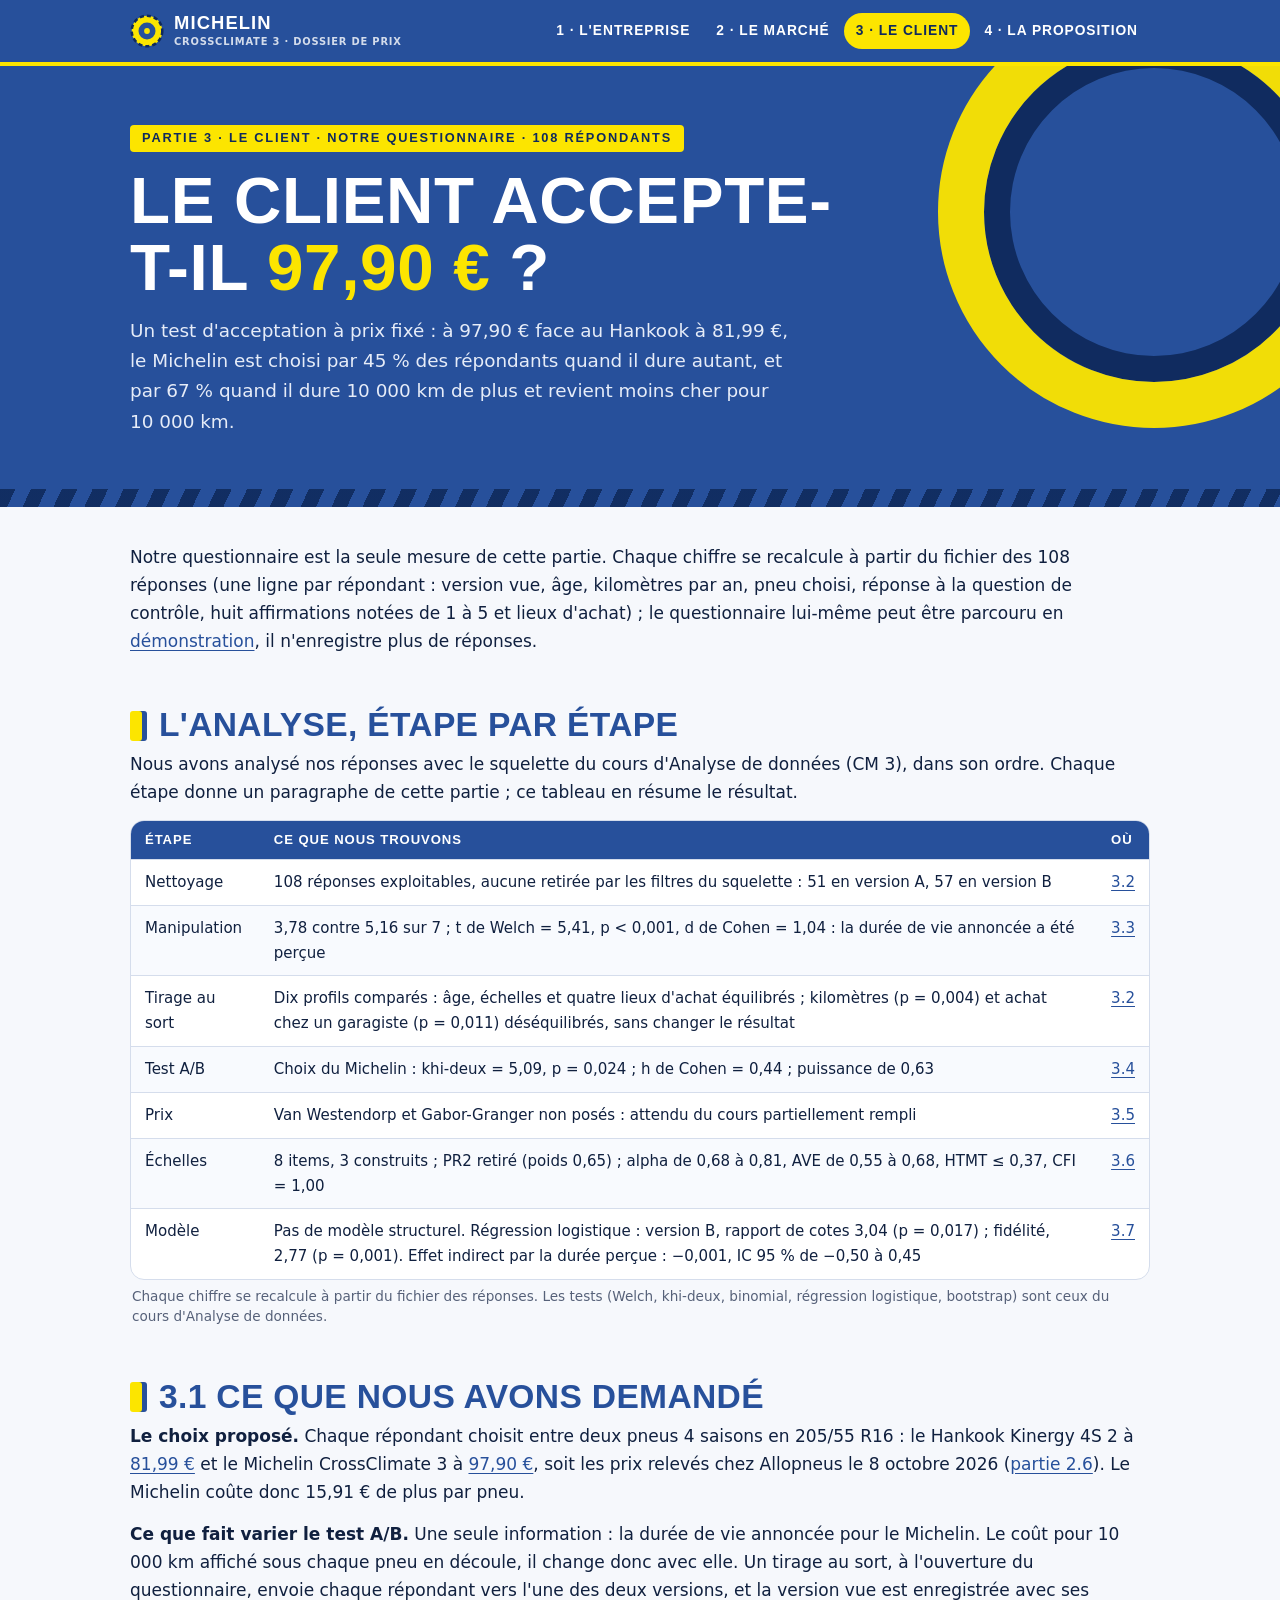
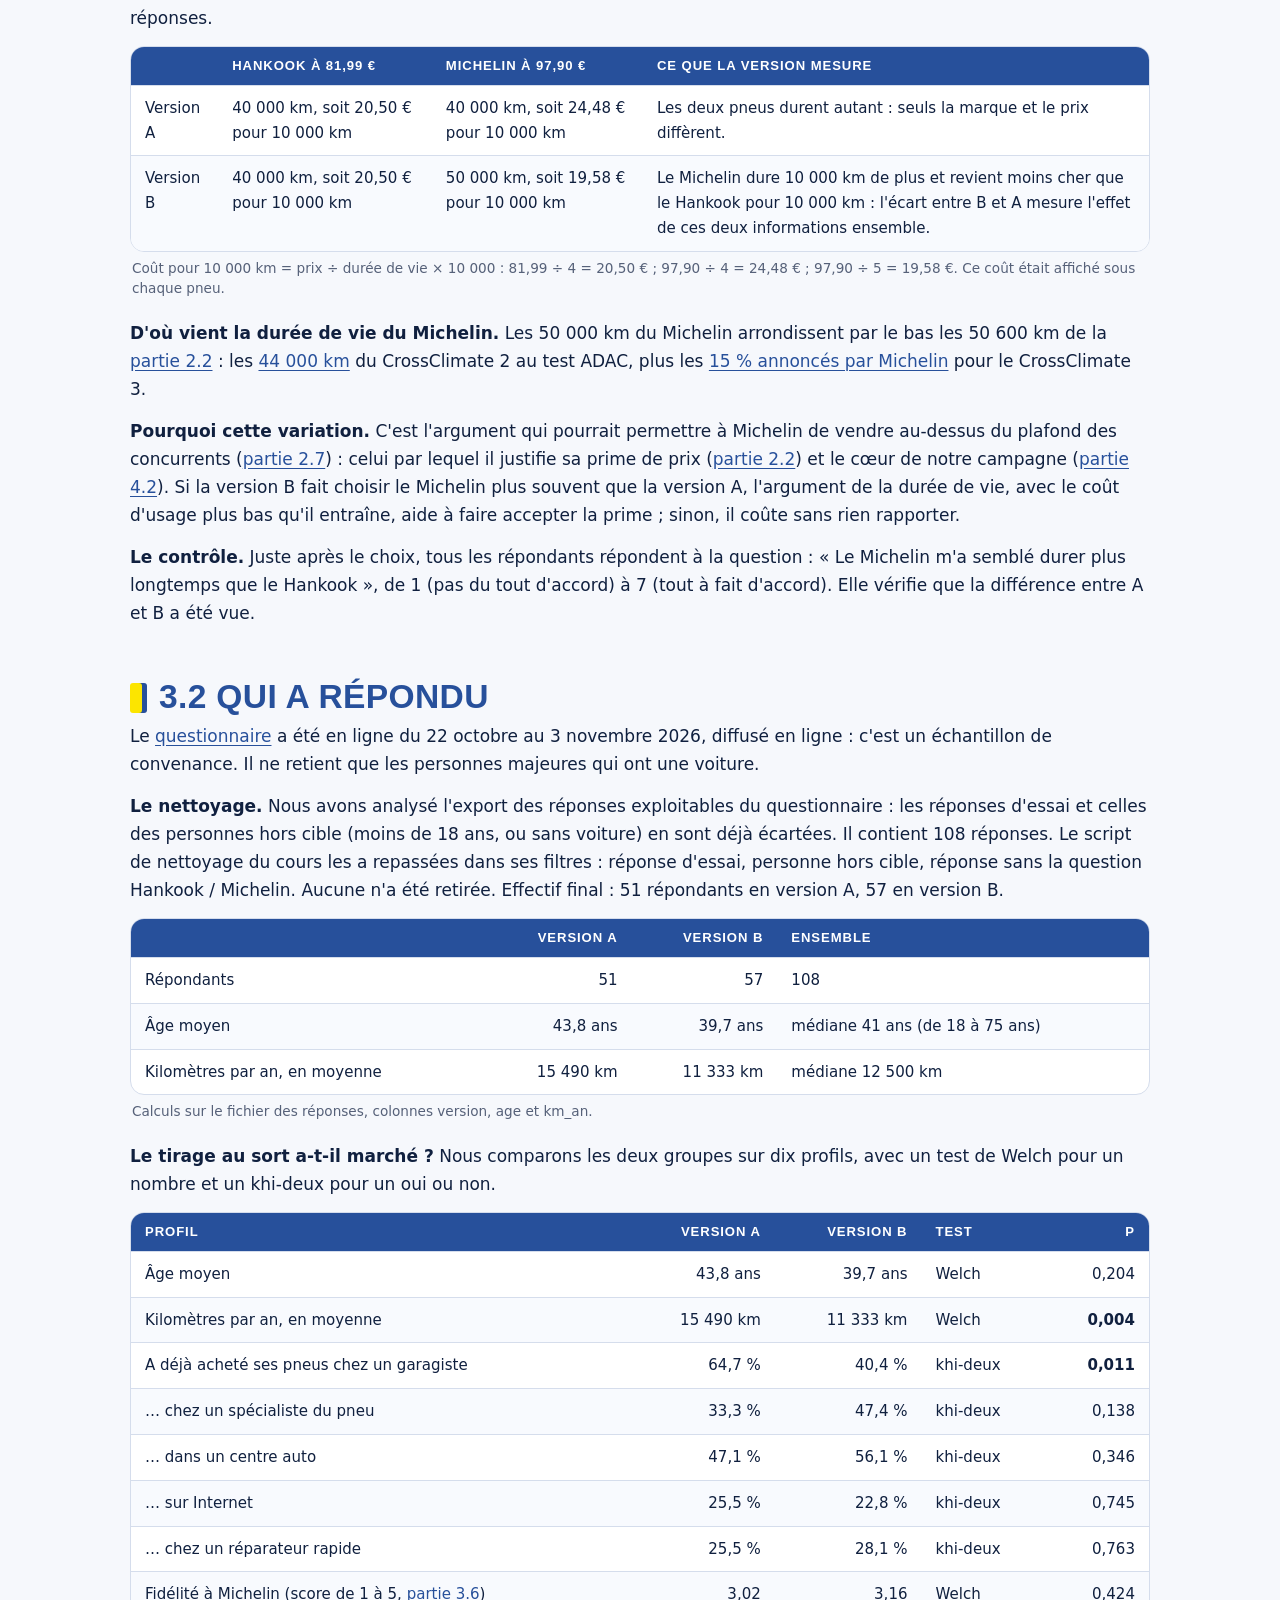
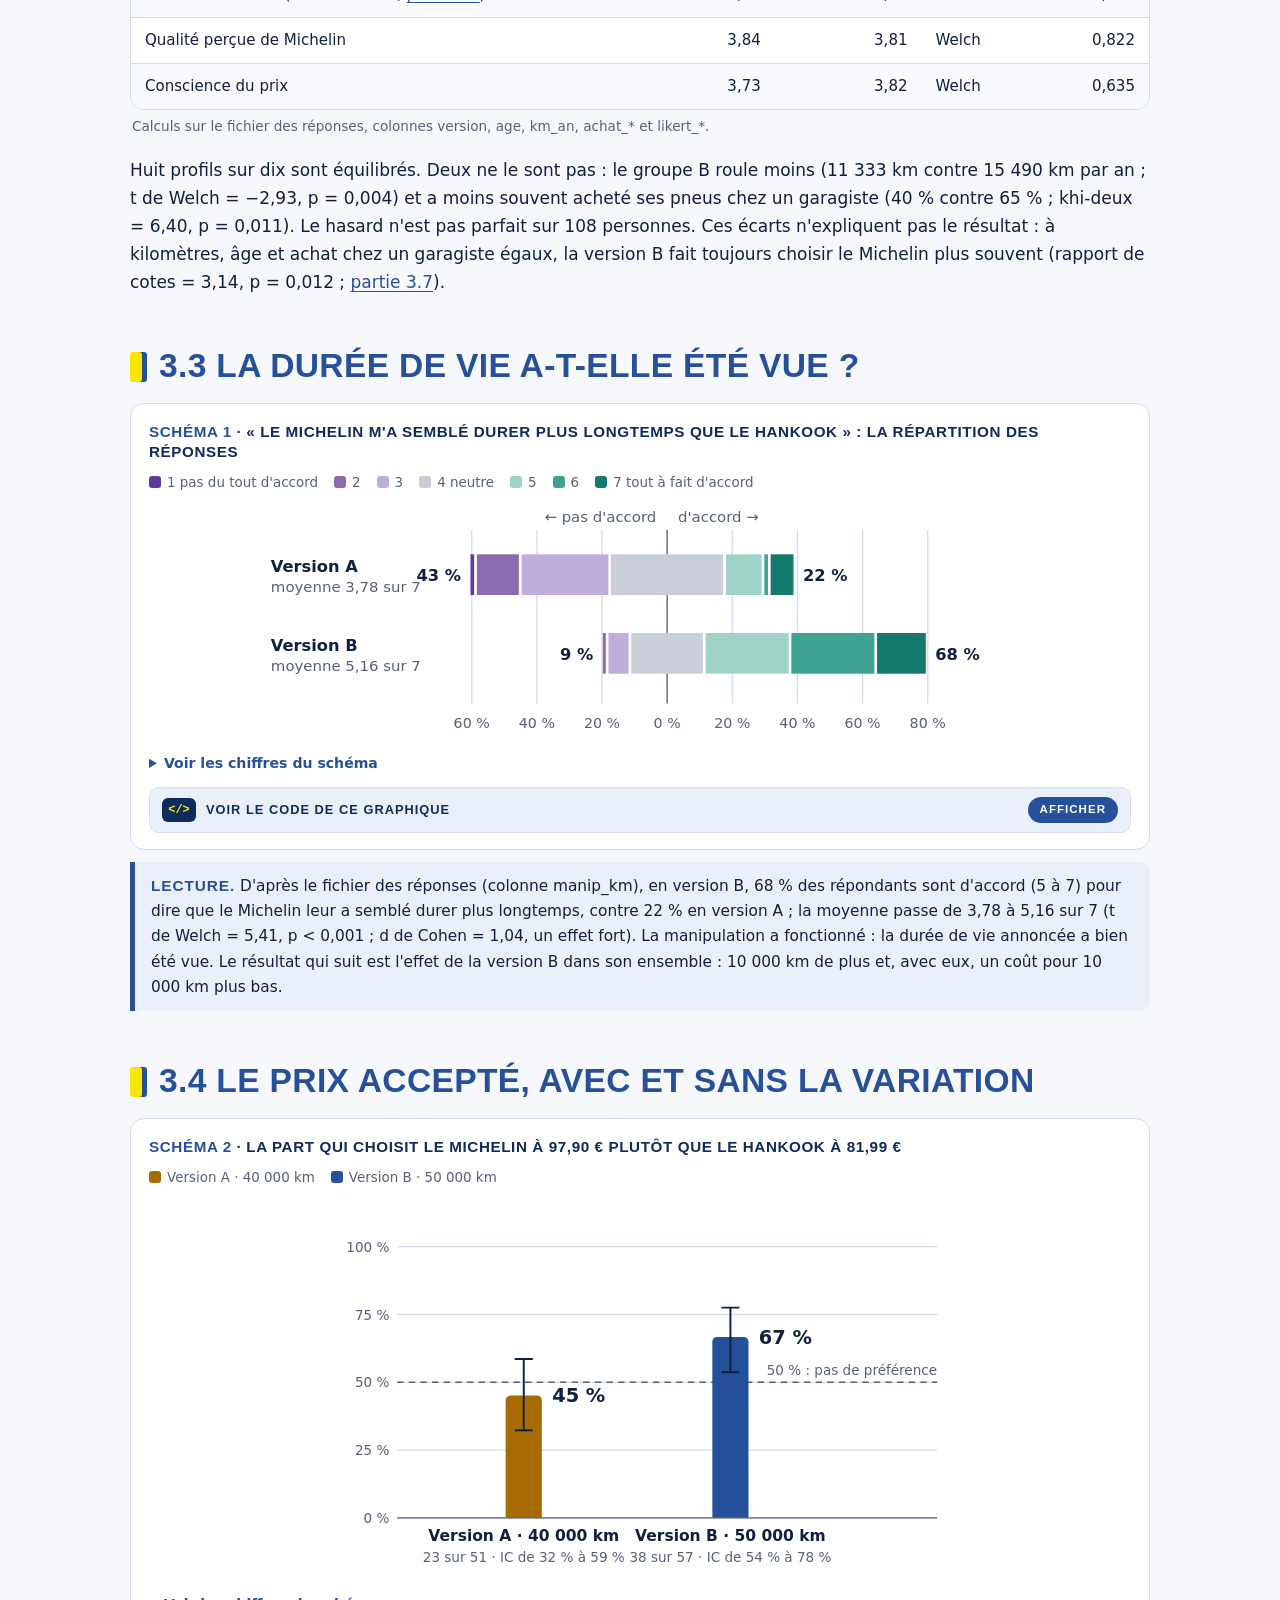
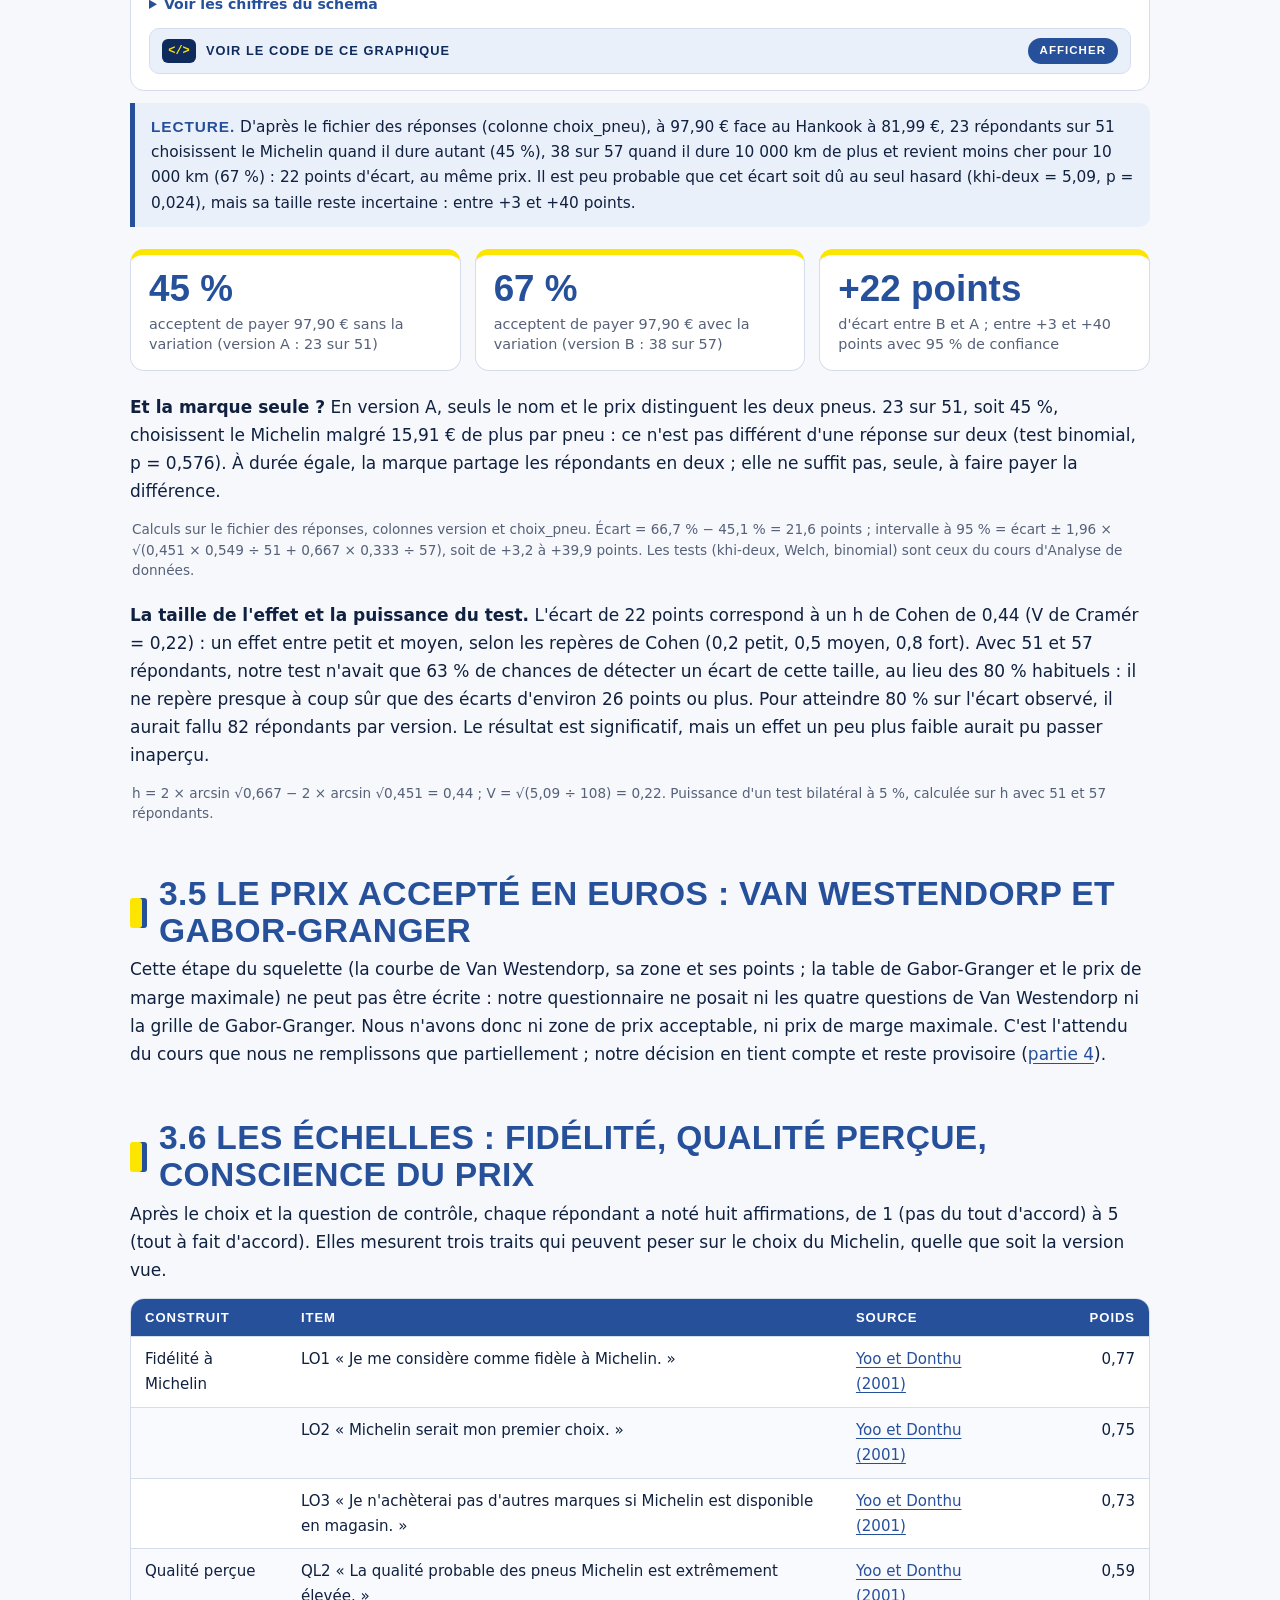
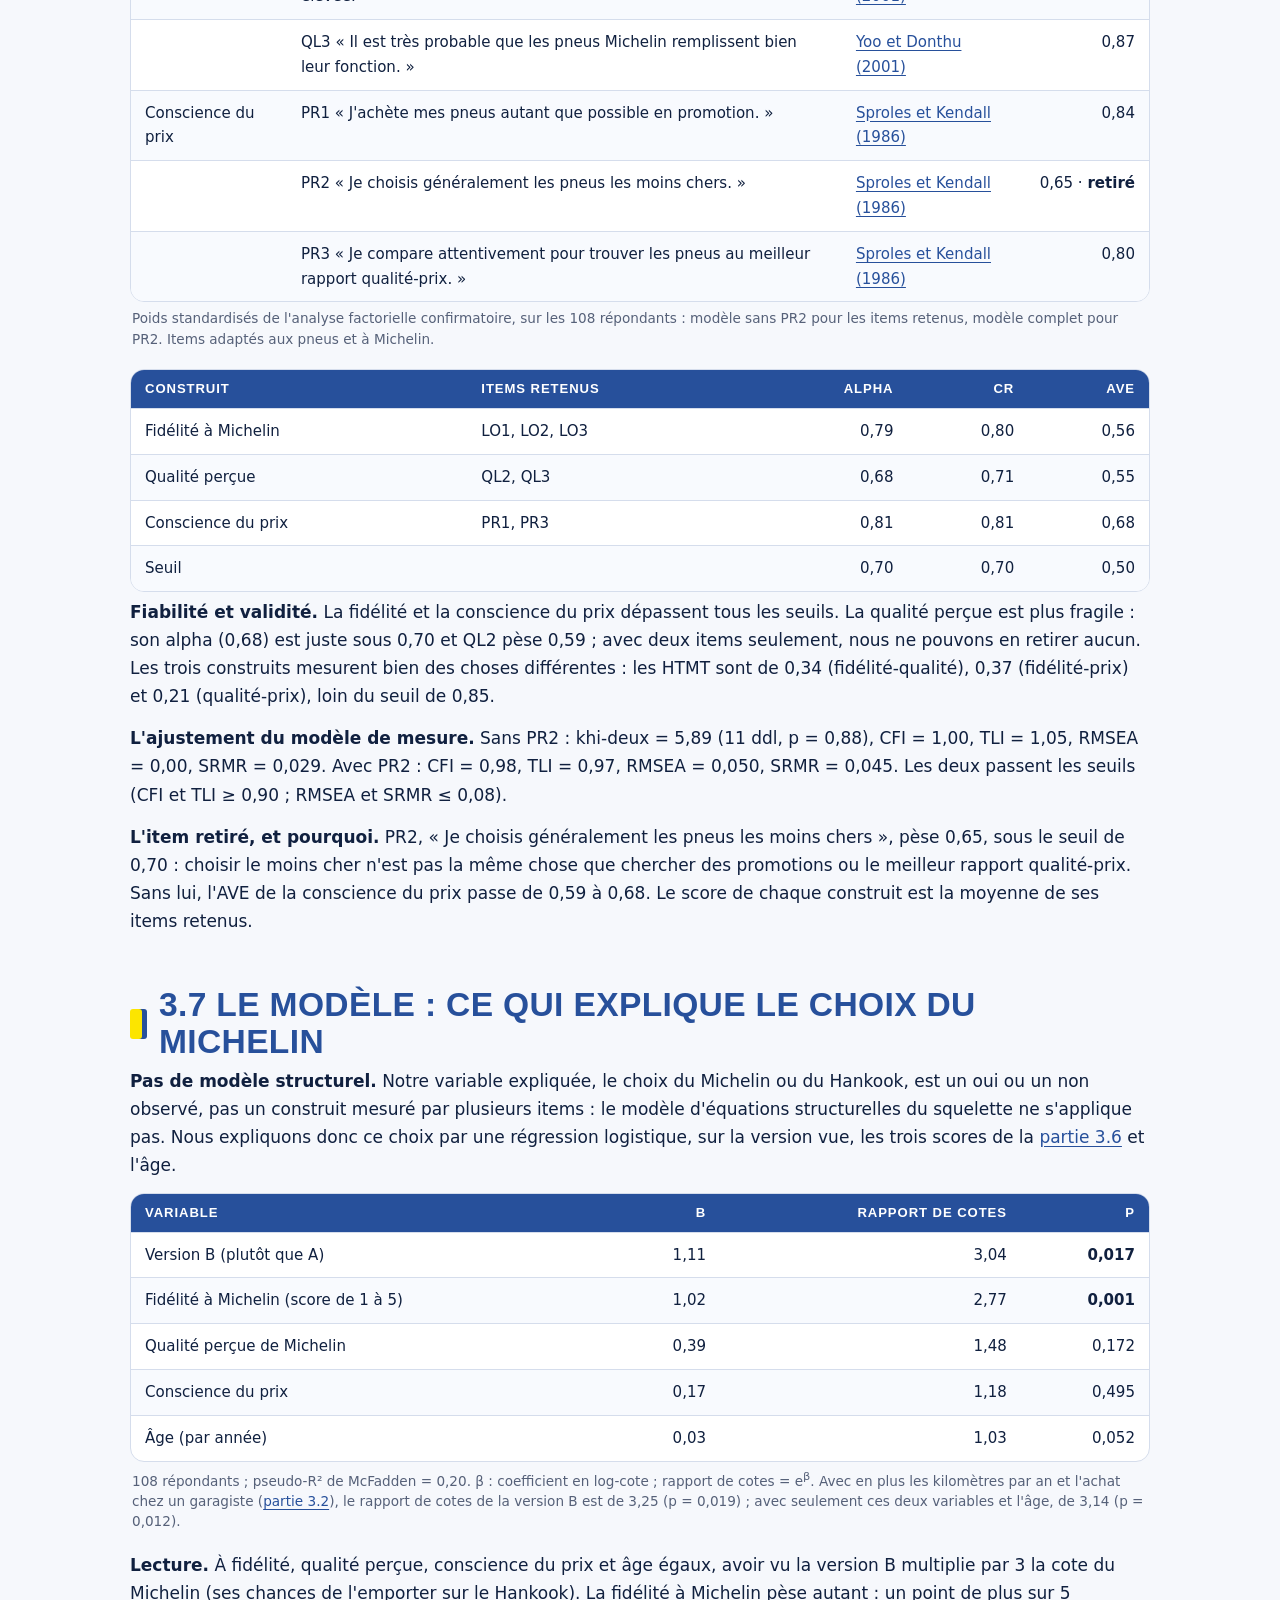
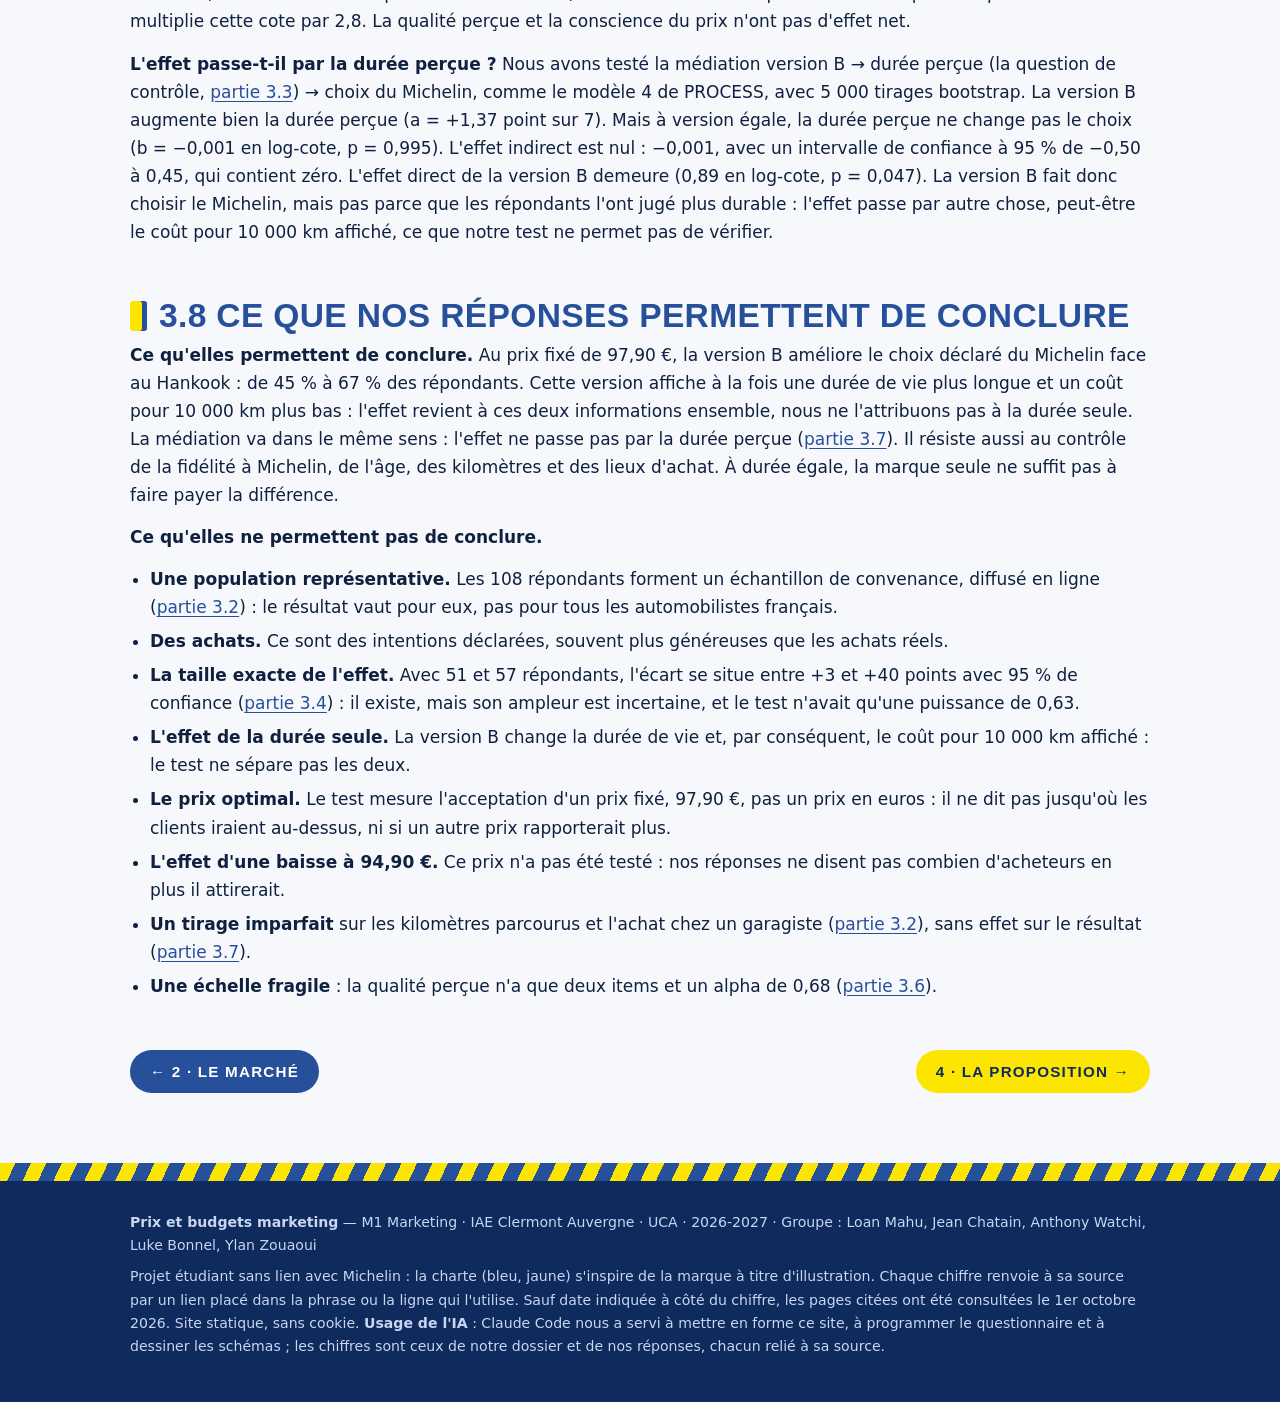
==== commit 53713935: "Onglet 3 : retrait de la phrase sur l'hypothèse des 40 000 km du Hankook Co-Authored-By: Claude Opus" ====
--- a/client.html
+++ b/client.html
@@ -30,7 +30,7 @@
 <p><b>Le choix proposé.</b> Chaque répondant choisit entre deux pneus 4 saisons en 205/55 R16 : le Hankook Kinergy 4S 2 à <a href="https://www.allopneus.com/liste/pneu-auto?d1=205&amp;d2=55&amp;d3=16&amp;d4=91&amp;d5=H&amp;saison%5b%5d=4seasons" target="_blank" rel="noopener">81,99 €</a> et le Michelin CrossClimate 3 à <a href="https://www.allopneus.com/produit/pneu-auto/michelin/tourisme-4saisons/crossclimate-3/205-55r16-91h/0002041955" target="_blank" rel="noopener">97,90 €</a>, soit les prix relevés chez Allopneus le 8 octobre 2026 (<a href="marche.html#cercles">partie 2.6</a>). Le Michelin coûte donc 15,91 € de plus par pneu.</p>
 <p><b>Ce que fait varier le test A/B.</b> Une seule information : la durée de vie annoncée pour le Michelin. Le coût pour 10 000 km affiché sous chaque pneu en découle, il change donc avec elle. Un tirage au sort, à l'ouverture du questionnaire, envoie chaque répondant vers l'une des deux versions, et la version vue est enregistrée avec ses réponses.</p>
 <div class="tableau"><table><thead><tr><th></th><th>Hankook à 81,99 €</th><th>Michelin à 97,90 €</th><th>Ce que la version mesure</th></tr></thead><tbody><tr><td>Version A</td><td>40 000 km, soit 20,50 € pour 10 000 km</td><td>40 000 km, soit 24,48 € pour 10 000 km</td><td>Les deux pneus durent autant : seuls la marque et le prix diffèrent.</td></tr><tr><td>Version B</td><td>40 000 km, soit 20,50 € pour 10 000 km</td><td>50 000 km, soit 19,58 € pour 10 000 km</td><td>Le Michelin dure 10 000 km de plus et revient moins cher que le Hankook pour 10 000 km : l'écart entre B et A mesure l'effet de ces deux informations ensemble.</td></tr></tbody></table></div><p class="note">Coût pour 10 000 km = prix ÷ durée de vie × 10 000 : 81,99 ÷ 4 = 20,50 € ; 97,90 ÷ 4 = 24,48 € ; 97,90 ÷ 5 = 19,58 €. Ce coût était affiché sous chaque pneu.</p>
-<p><b>D'où viennent les durées de vie.</b> Les 50 000 km du Michelin arrondissent par le bas les 50 600 km de la <a href="marche.html#prime">partie 2.2</a> : les <a href="https://www.adac.de/rund-ums-fahrzeug/ausstattung-technik-zubehoer/reifen/reifentest/ganzjahresreifen/205-55-r16/michelin-crossclimate-2-id-4844/" target="_blank" rel="noopener">44 000 km</a> du CrossClimate 2 au test ADAC, plus les <a href="https://www.allopneus.com/guide-pratique/auto/guide-achat/michelin-crossclimate-3/" target="_blank" rel="noopener">15 % annoncés par Michelin</a> pour le CrossClimate 3. Les 40 000 km du Hankook sont une <span class="statut hypo">hypothèse</span> du groupe : nous n'avons pas trouvé de durée de vie publiée pour ce pneu. Elle sert à construire les deux versions, pas à décrire le Hankook réel.</p>
+<p><b>D'où vient la durée de vie du Michelin.</b> Les 50 000 km du Michelin arrondissent par le bas les 50 600 km de la <a href="marche.html#prime">partie 2.2</a> : les <a href="https://www.adac.de/rund-ums-fahrzeug/ausstattung-technik-zubehoer/reifen/reifentest/ganzjahresreifen/205-55-r16/michelin-crossclimate-2-id-4844/" target="_blank" rel="noopener">44 000 km</a> du CrossClimate 2 au test ADAC, plus les <a href="https://www.allopneus.com/guide-pratique/auto/guide-achat/michelin-crossclimate-3/" target="_blank" rel="noopener">15 % annoncés par Michelin</a> pour le CrossClimate 3.</p>
 <p><b>Pourquoi cette variation.</b> C'est l'argument qui pourrait permettre à Michelin de vendre au-dessus du plafond des concurrents (<a href="marche.html#plafond">partie 2.7</a>) : celui par lequel il justifie sa prime de prix (<a href="marche.html#prime">partie 2.2</a>) et le cœur de notre campagne (<a href="proposition.html#budget">partie 4.2</a>). Si la version B fait choisir le Michelin plus souvent que la version A, l'argument de la durée de vie, avec le coût d'usage plus bas qu'il entraîne, aide à faire accepter la prime ; sinon, il coûte sans rien rapporter.</p>
 <p><b>Le contrôle.</b> Juste après le choix, tous les répondants répondent à la question : « Le Michelin m'a semblé durer plus longtemps que le Hankook », de 1 (pas du tout d'accord) à 7 (tout à fait d'accord). Elle vérifie que la différence entre A et B a été vue.</p>
 
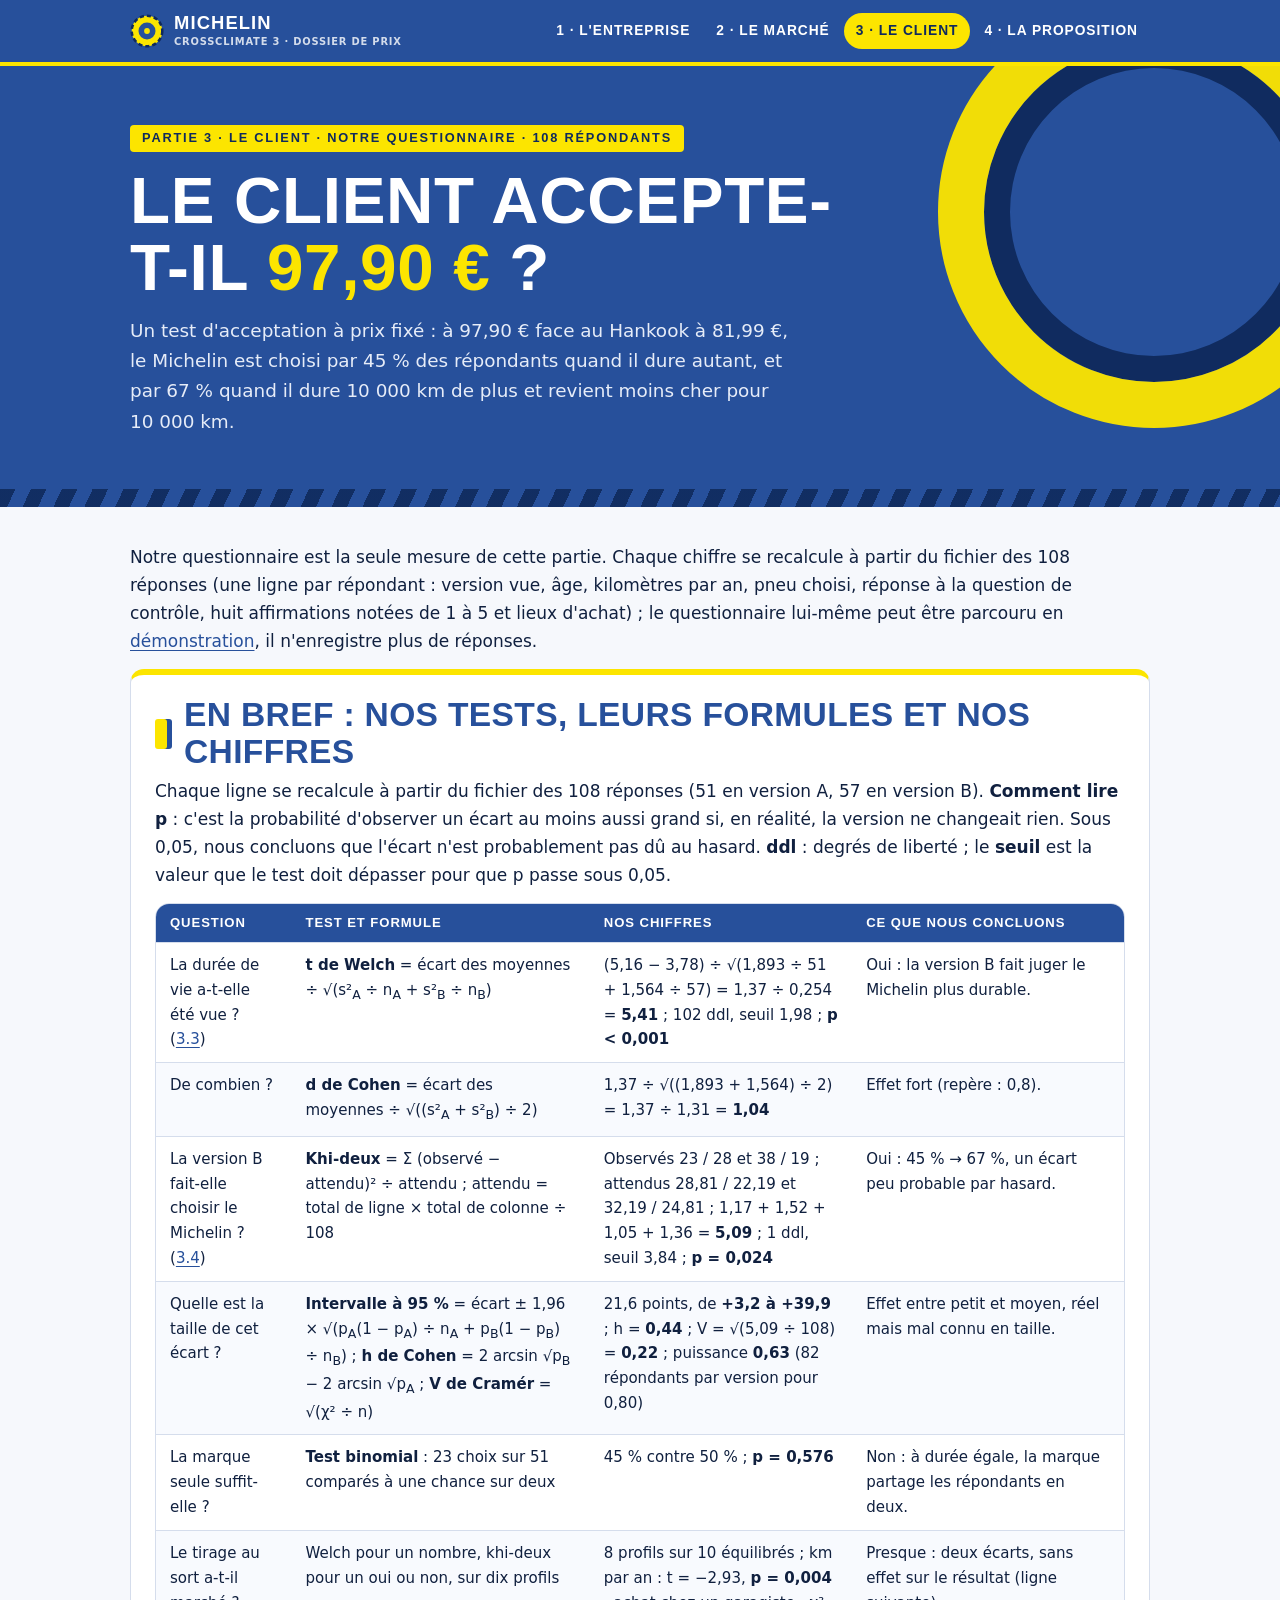
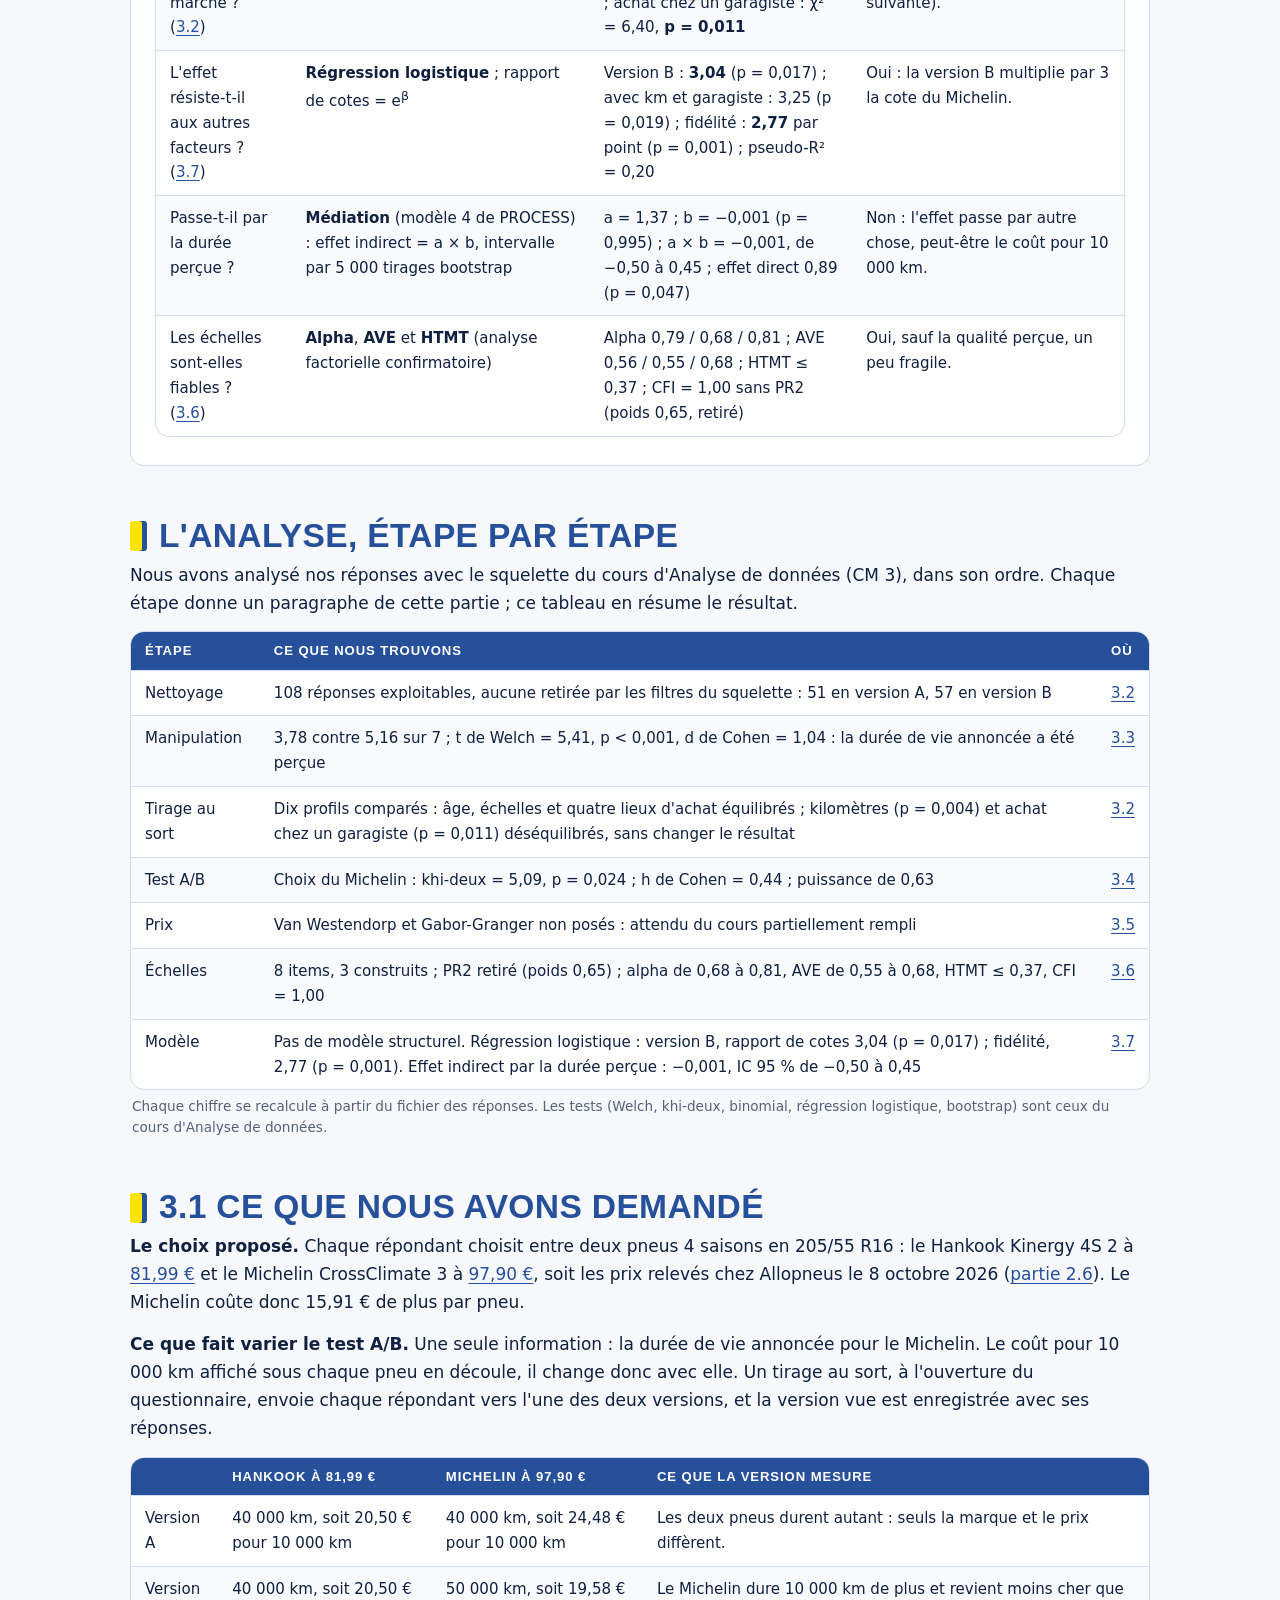
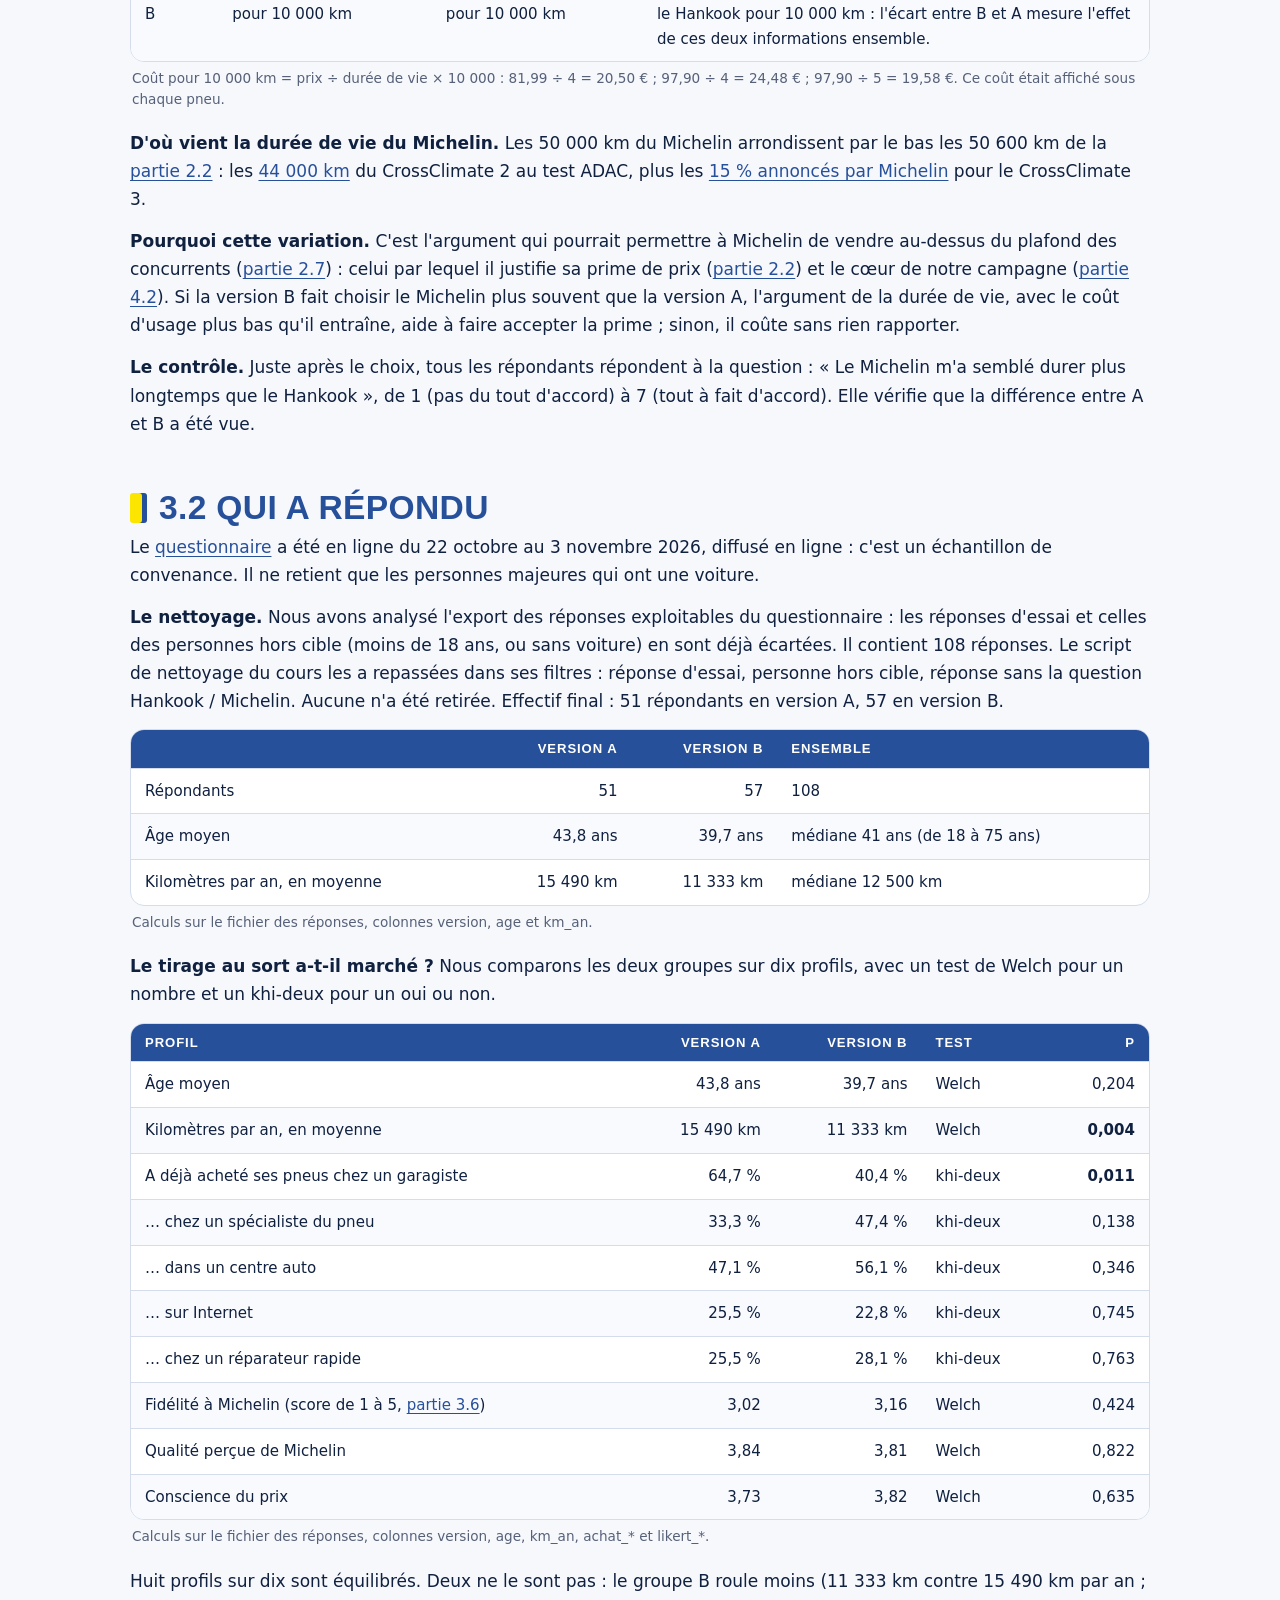
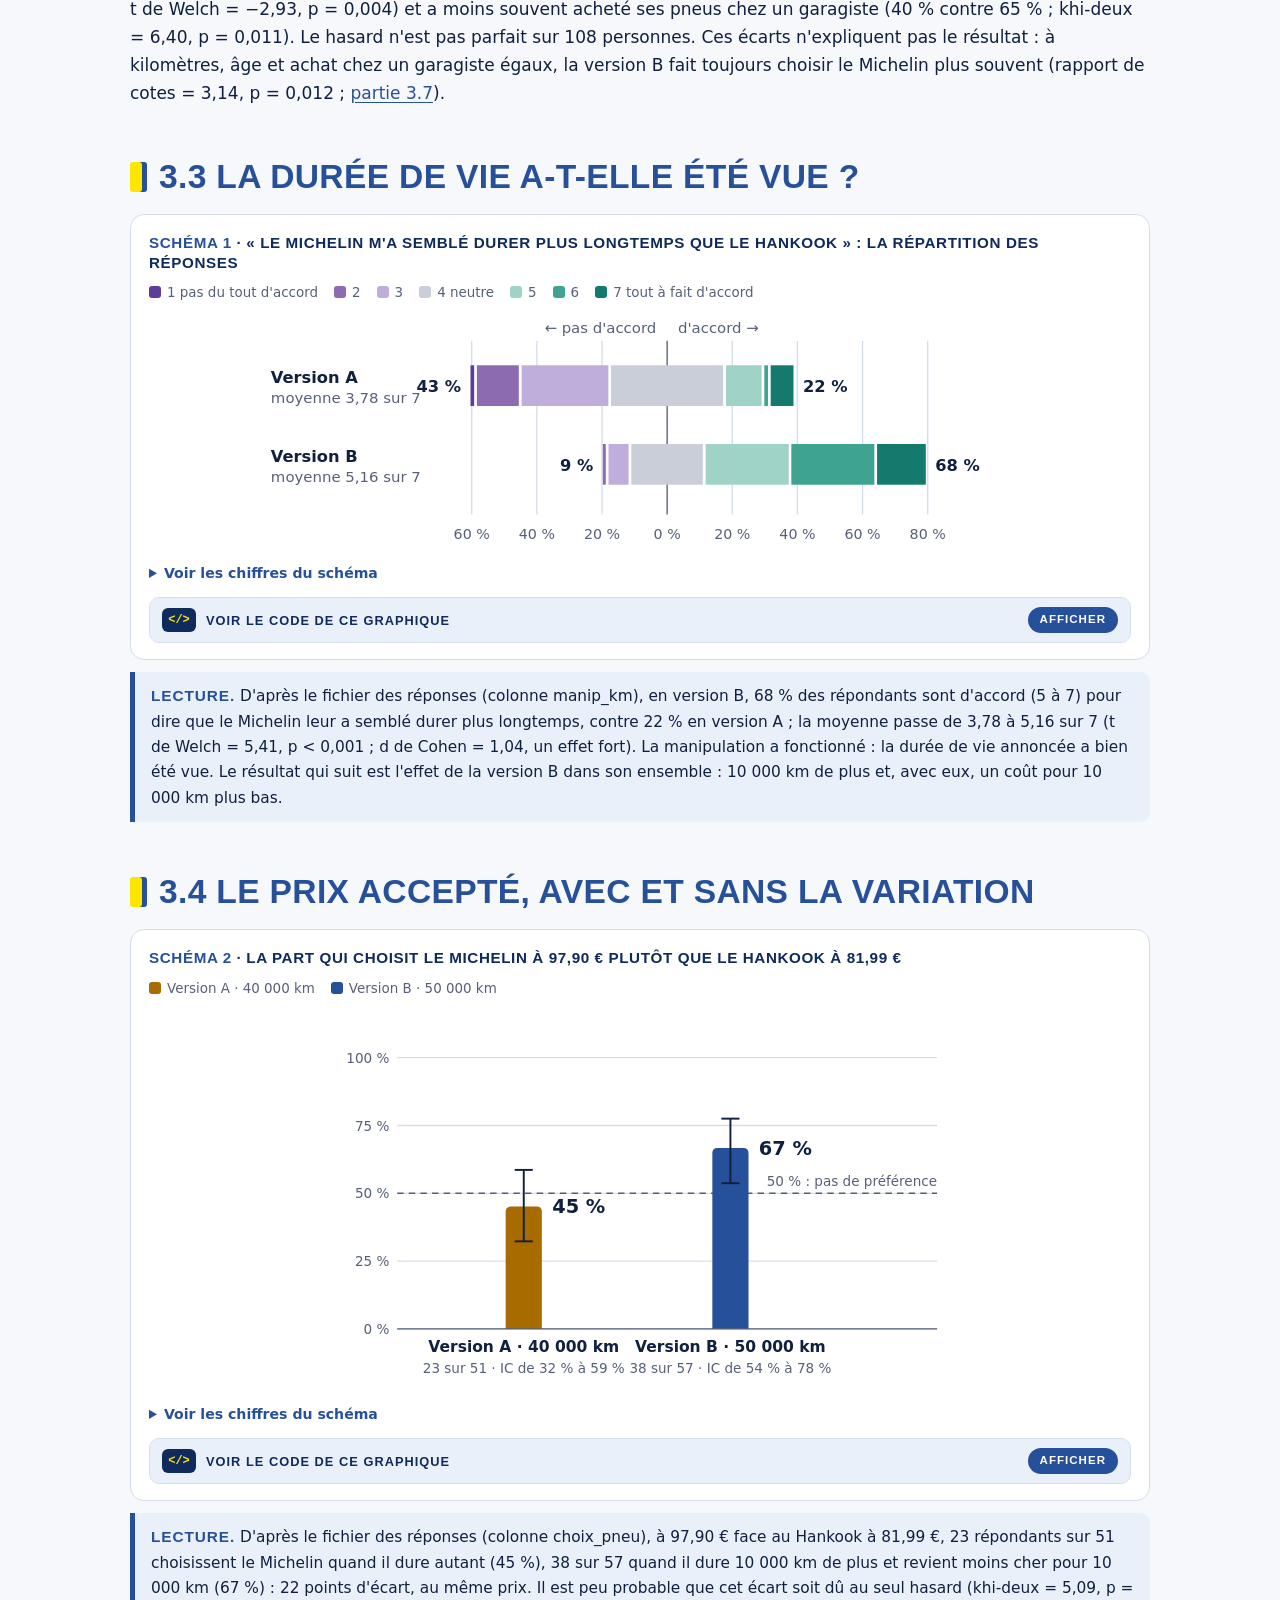
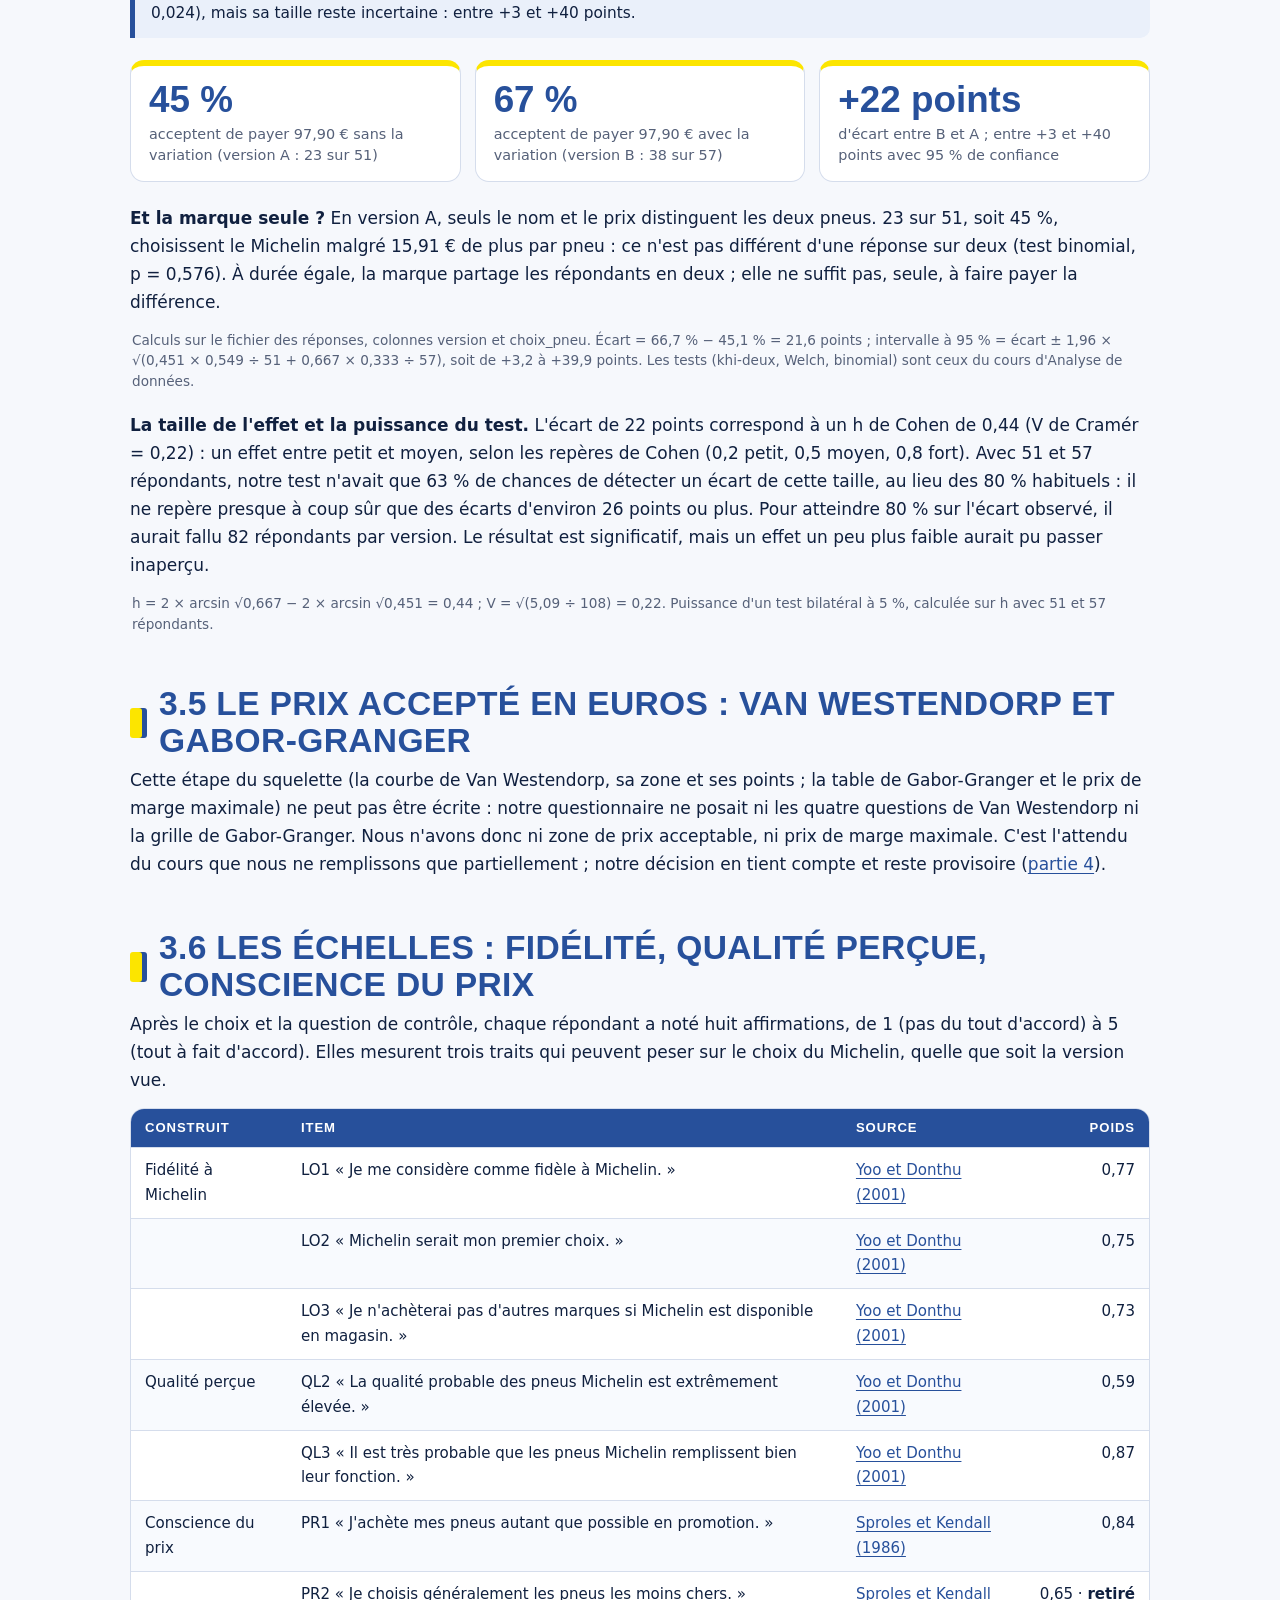
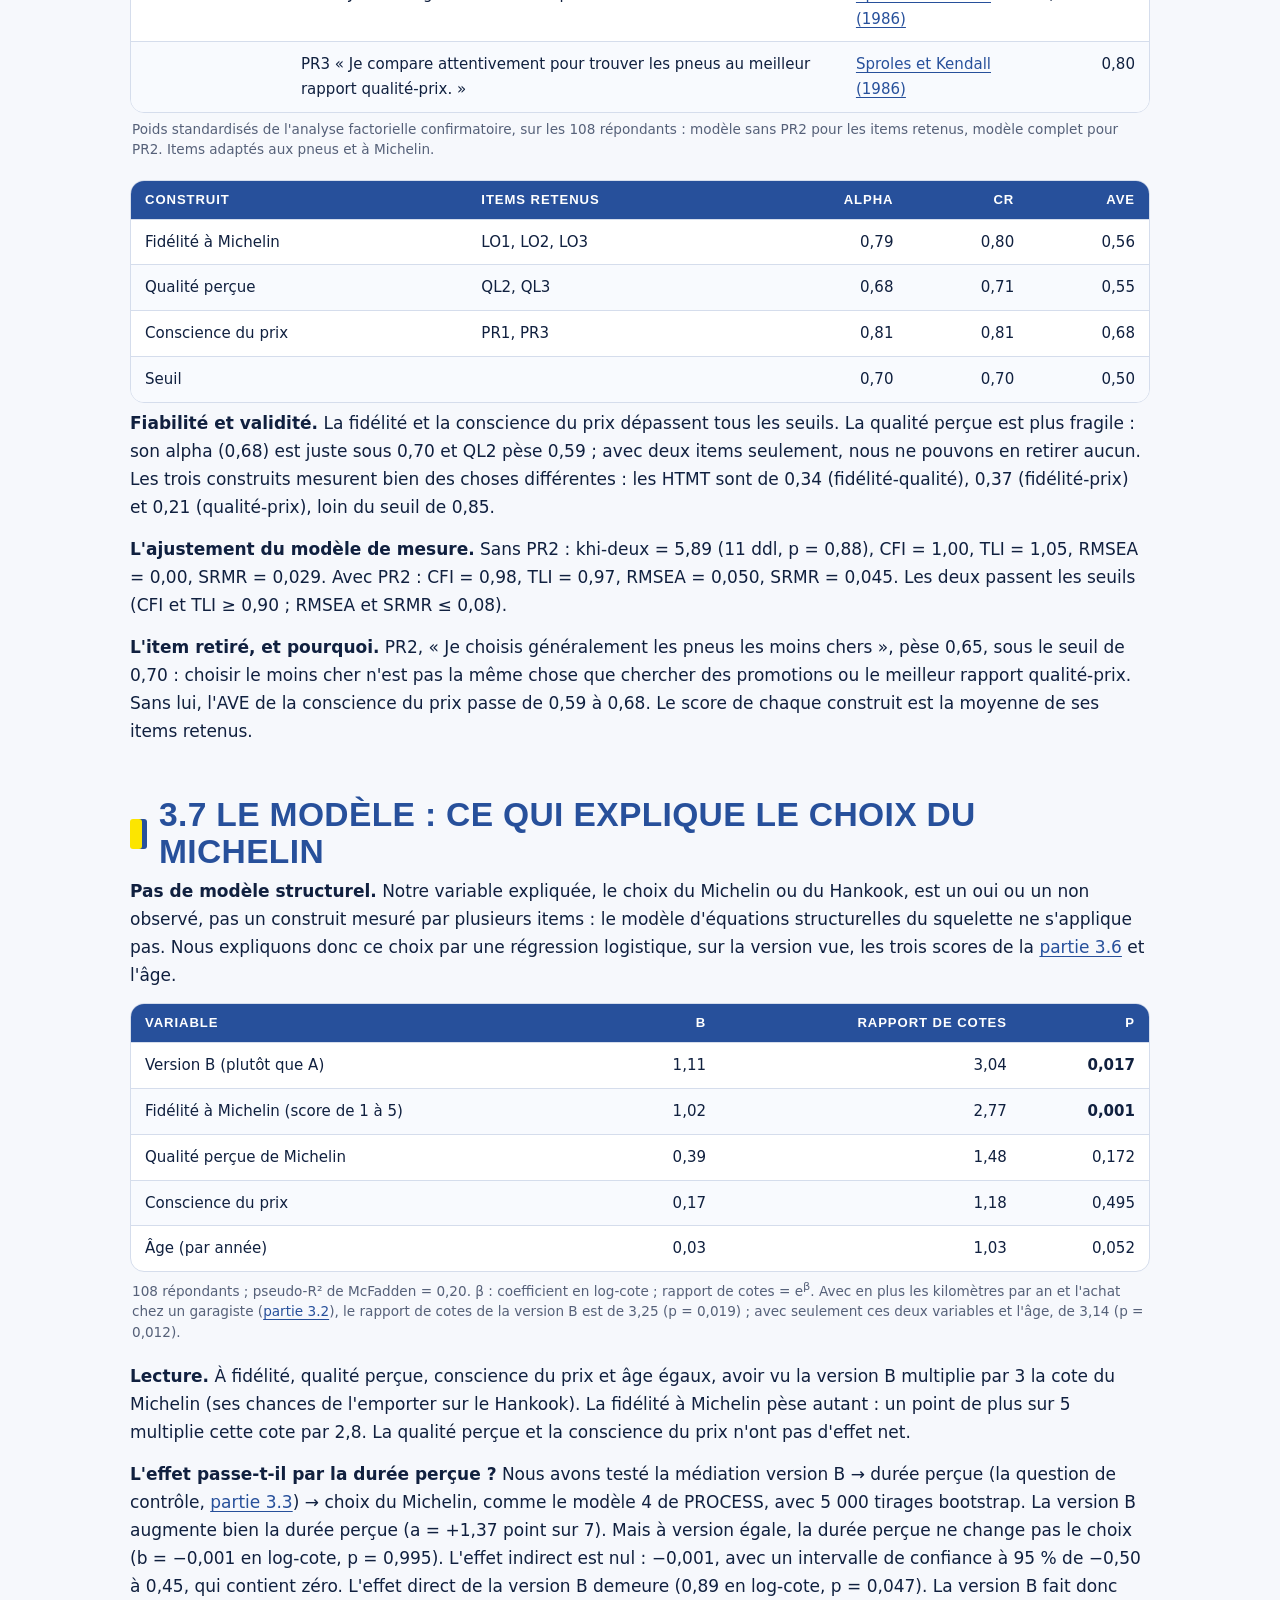
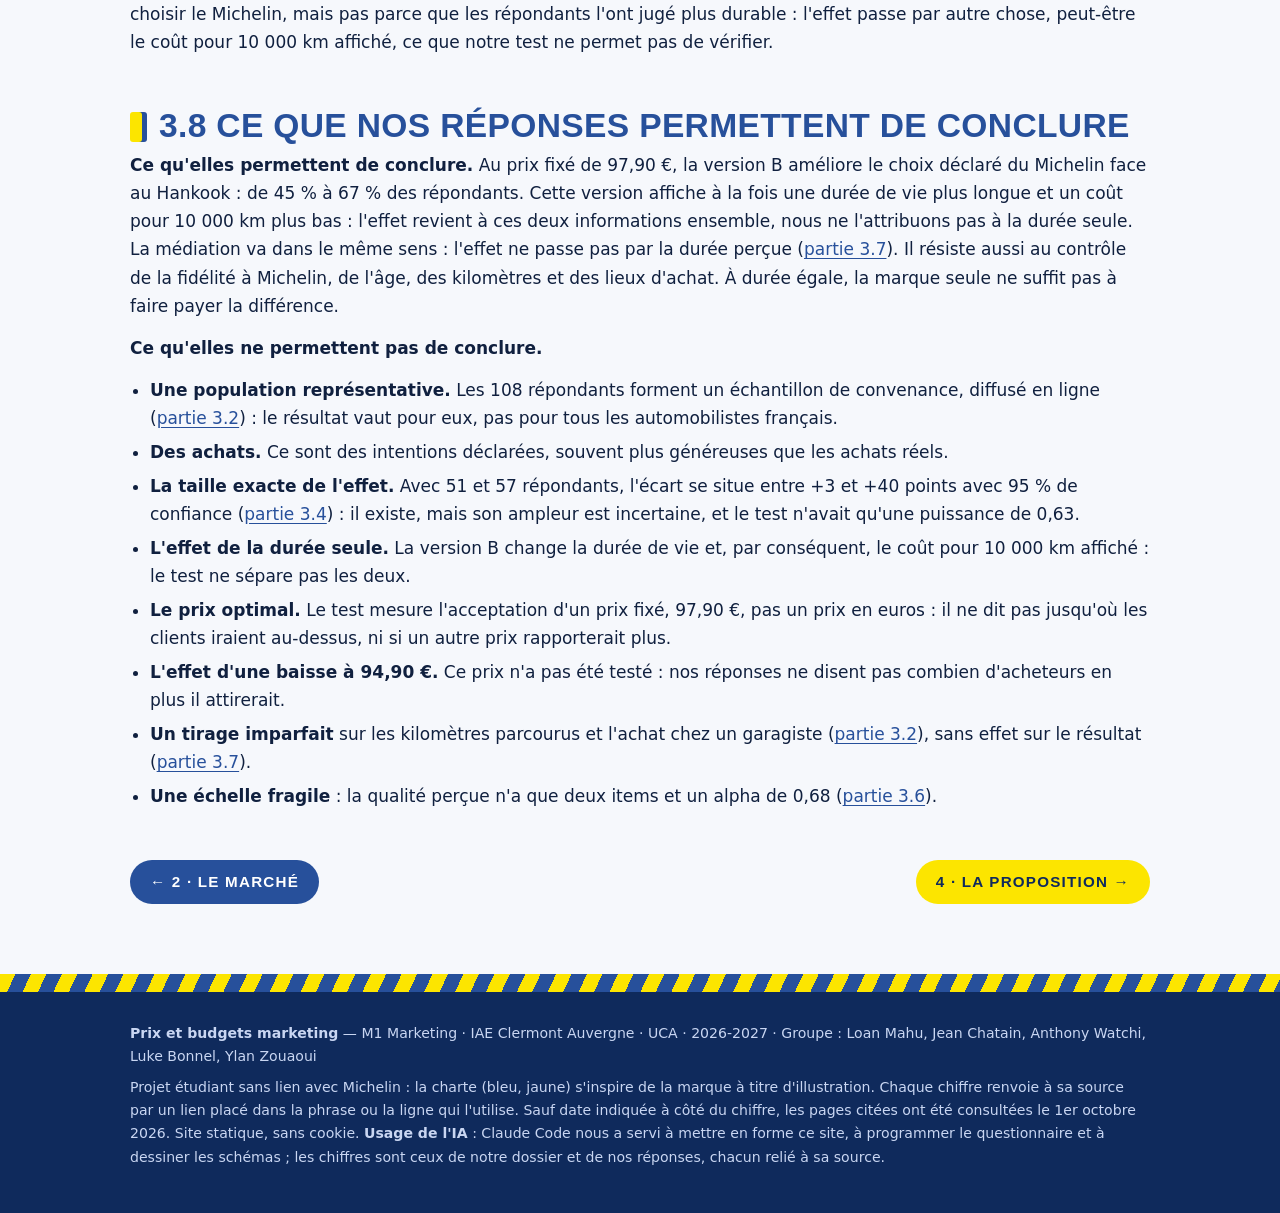
==== commit 245608e6: "Onglet 3 : encadré « En bref » des tests, formules et chiffres Co-Authored-By: Claude Opus 5.5 <nore" ====
--- a/client.html
+++ b/client.html
@@ -21,6 +21,12 @@
 <main><div class="wrap">
 
 <p>Notre questionnaire est la seule mesure de cette partie. Chaque chiffre se recalcule à partir du fichier des 108 réponses (une ligne par répondant : version vue, âge, kilomètres par an, pneu choisi, réponse à la question de contrôle, huit affirmations notées de 1 à 5 et lieux d'achat) ; le questionnaire lui-même peut être parcouru en <a href="questionnaire.html">démonstration</a>, il n'enregistre plus de réponses.</p>
+
+<section class="synthese" id="formules" aria-labelledby="formules-t">
+<h2 id="formules-t">En bref : nos tests, leurs formules et nos chiffres</h2>
+<p>Chaque ligne se recalcule à partir du fichier des 108 réponses (51 en version A, 57 en version B). <b>Comment lire p</b> : c'est la probabilité d'observer un écart au moins aussi grand si, en réalité, la version ne changeait rien. Sous 0,05, nous concluons que l'écart n'est probablement pas dû au hasard. <b>ddl</b> : degrés de liberté ; le <b>seuil</b> est la valeur que le test doit dépasser pour que p passe sous 0,05.</p>
+<div class="tableau"><table><thead><tr><th>Question</th><th>Test et formule</th><th>Nos chiffres</th><th>Ce que nous concluons</th></tr></thead><tbody><tr><td>La durée de vie a-t-elle été vue ?<br>(<a href="#controle">3.3</a>)</td><td><b>t de Welch</b> = écart des moyennes ÷ √(s²<sub>A</sub> ÷ n<sub>A</sub> + s²<sub>B</sub> ÷ n<sub>B</sub>)</td><td>(5,16 − 3,78) ÷ √(1,893 ÷ 51 + 1,564 ÷ 57) = 1,37 ÷ 0,254 = <b>5,41</b> ; 102 ddl, seuil 1,98 ; <b>p &lt; 0,001</b></td><td>Oui : la version B fait juger le Michelin plus durable.</td></tr><tr><td>De combien ?</td><td><b>d de Cohen</b> = écart des moyennes ÷ √((s²<sub>A</sub> + s²<sub>B</sub>) ÷ 2)</td><td>1,37 ÷ √((1,893 + 1,564) ÷ 2) = 1,37 ÷ 1,31 = <b>1,04</b></td><td>Effet fort (repère : 0,8).</td></tr><tr><td>La version B fait-elle choisir le Michelin ?<br>(<a href="#resultat">3.4</a>)</td><td><b>Khi-deux</b> = Σ (observé − attendu)² ÷ attendu ; attendu = total de ligne × total de colonne ÷ 108</td><td>Observés 23 / 28 et 38 / 19 ; attendus 28,81 / 22,19 et 32,19 / 24,81 ; 1,17 + 1,52 + 1,05 + 1,36 = <b>5,09</b> ; 1 ddl, seuil 3,84 ; <b>p = 0,024</b></td><td>Oui : 45 % → 67 %, un écart peu probable par hasard.</td></tr><tr><td>Quelle est la taille de cet écart ?</td><td><b>Intervalle à 95 %</b> = écart ± 1,96 × √(p<sub>A</sub>(1 − p<sub>A</sub>) ÷ n<sub>A</sub> + p<sub>B</sub>(1 − p<sub>B</sub>) ÷ n<sub>B</sub>) ; <b>h de Cohen</b> = 2 arcsin √p<sub>B</sub> − 2 arcsin √p<sub>A</sub> ; <b>V de Cramér</b> = √(χ² ÷ n)</td><td>21,6 points, de <b>+3,2 à +39,9</b> ; h = <b>0,44</b> ; V = √(5,09 ÷ 108) = <b>0,22</b> ; puissance <b>0,63</b> (82 répondants par version pour 0,80)</td><td>Effet entre petit et moyen, réel mais mal connu en taille.</td></tr><tr><td>La marque seule suffit-elle ?</td><td><b>Test binomial</b> : 23 choix sur 51 comparés à une chance sur deux</td><td>45 % contre 50 % ; <b>p = 0,576</b></td><td>Non : à durée égale, la marque partage les répondants en deux.</td></tr><tr><td>Le tirage au sort a-t-il marché ?<br>(<a href="#repondants">3.2</a>)</td><td>Welch pour un nombre, khi-deux pour un oui ou non, sur dix profils</td><td>8 profils sur 10 équilibrés ; km par an : t = −2,93, <b>p = 0,004</b> ; achat chez un garagiste : χ² = 6,40, <b>p = 0,011</b></td><td>Presque : deux écarts, sans effet sur le résultat (ligne suivante).</td></tr><tr><td>L'effet résiste-t-il aux autres facteurs ?<br>(<a href="#modele">3.7</a>)</td><td><b>Régression logistique</b> ; rapport de cotes = e<sup>β</sup></td><td>Version B : <b>3,04</b> (p = 0,017) ; avec km et garagiste : 3,25 (p = 0,019) ; fidélité : <b>2,77</b> par point (p = 0,001) ; pseudo-R² = 0,20</td><td>Oui : la version B multiplie par 3 la cote du Michelin.</td></tr><tr><td>Passe-t-il par la durée perçue ?</td><td><b>Médiation</b> (modèle 4 de PROCESS) : effet indirect = a × b, intervalle par 5 000 tirages bootstrap</td><td>a = 1,37 ; b = −0,001 (p = 0,995) ; a × b = −0,001, de −0,50 à 0,45 ; effet direct 0,89 (p = 0,047)</td><td>Non : l'effet passe par autre chose, peut-être le coût pour 10 000 km.</td></tr><tr><td>Les échelles sont-elles fiables ?<br>(<a href="#echelles">3.6</a>)</td><td><b>Alpha</b>, <b>AVE</b> et <b>HTMT</b> (analyse factorielle confirmatoire)</td><td>Alpha 0,79 / 0,68 / 0,81 ; AVE 0,56 / 0,55 / 0,68 ; HTMT ≤ 0,37 ; CFI = 1,00 sans PR2 (poids 0,65, retiré)</td><td>Oui, sauf la qualité perçue, un peu fragile.</td></tr></tbody></table></div>
+</section>
 
 
 <h2 id="etapes">L'analyse, étape par étape</h2>
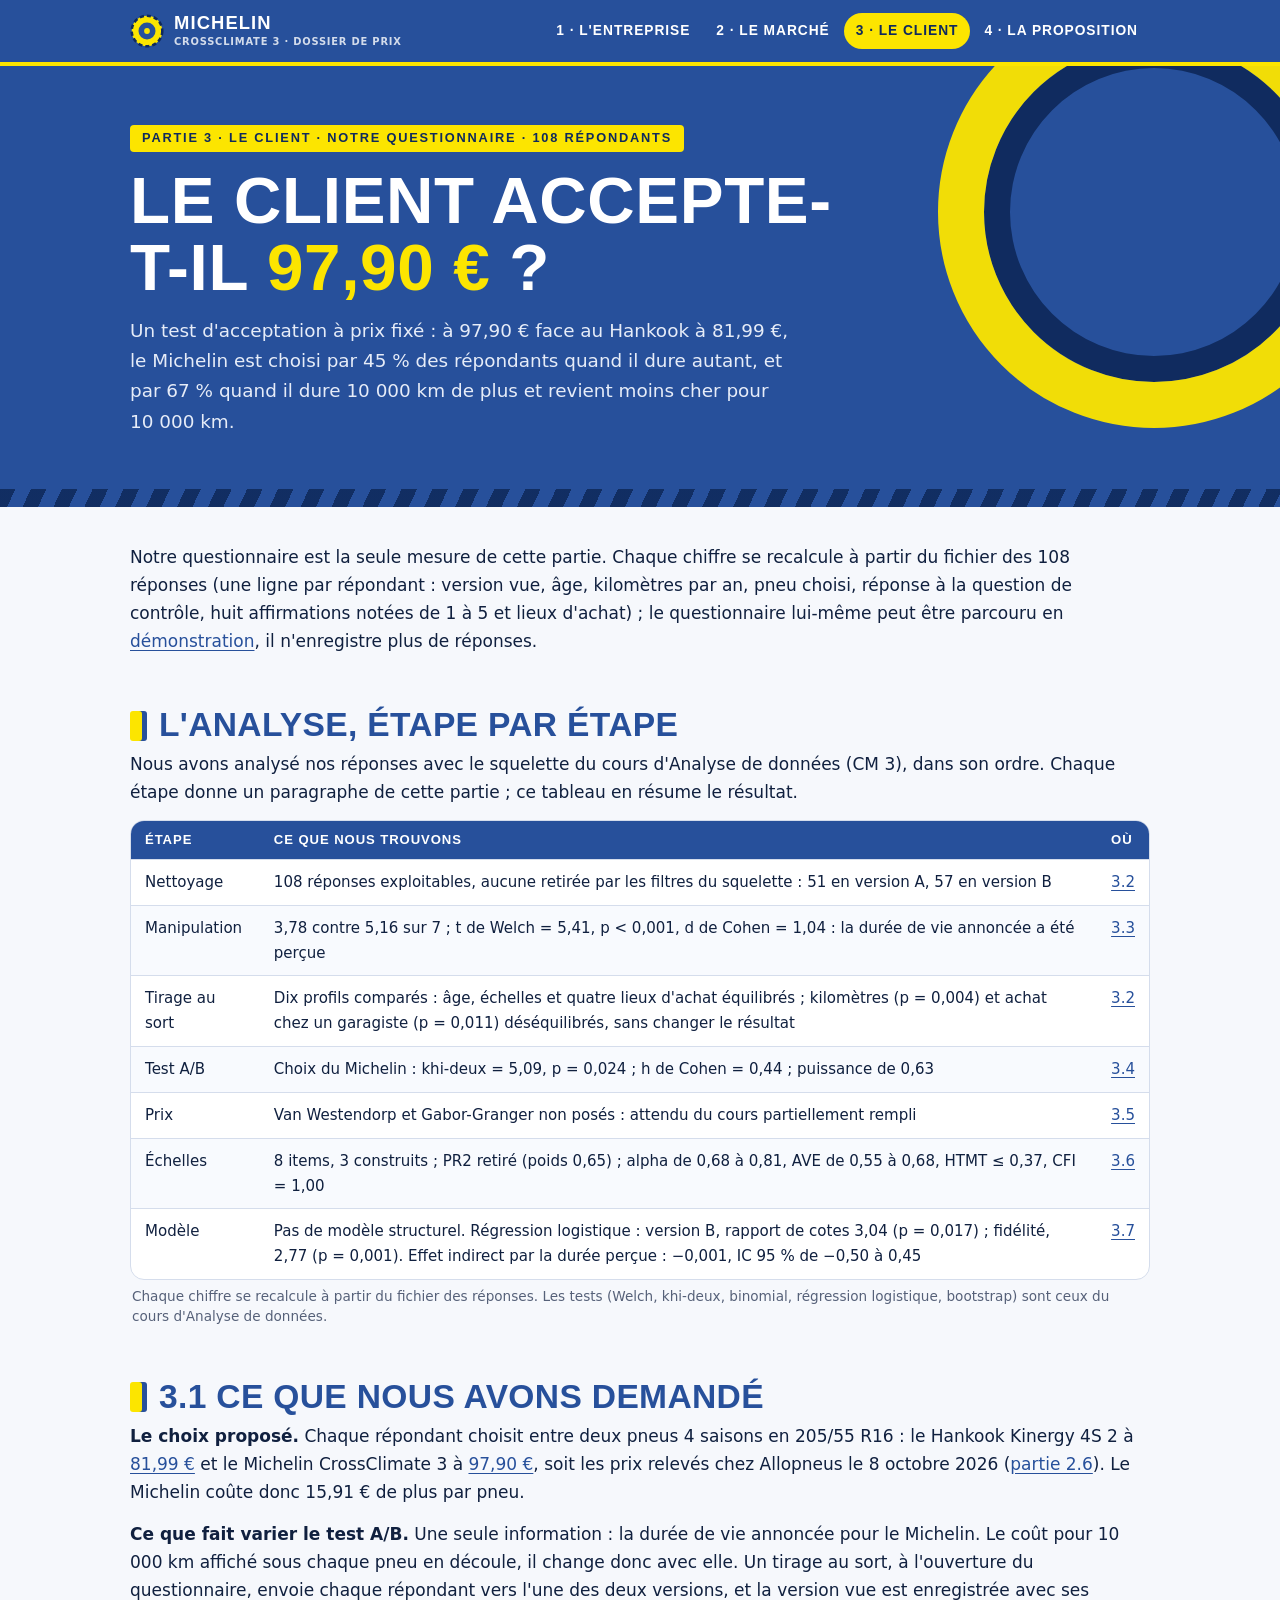
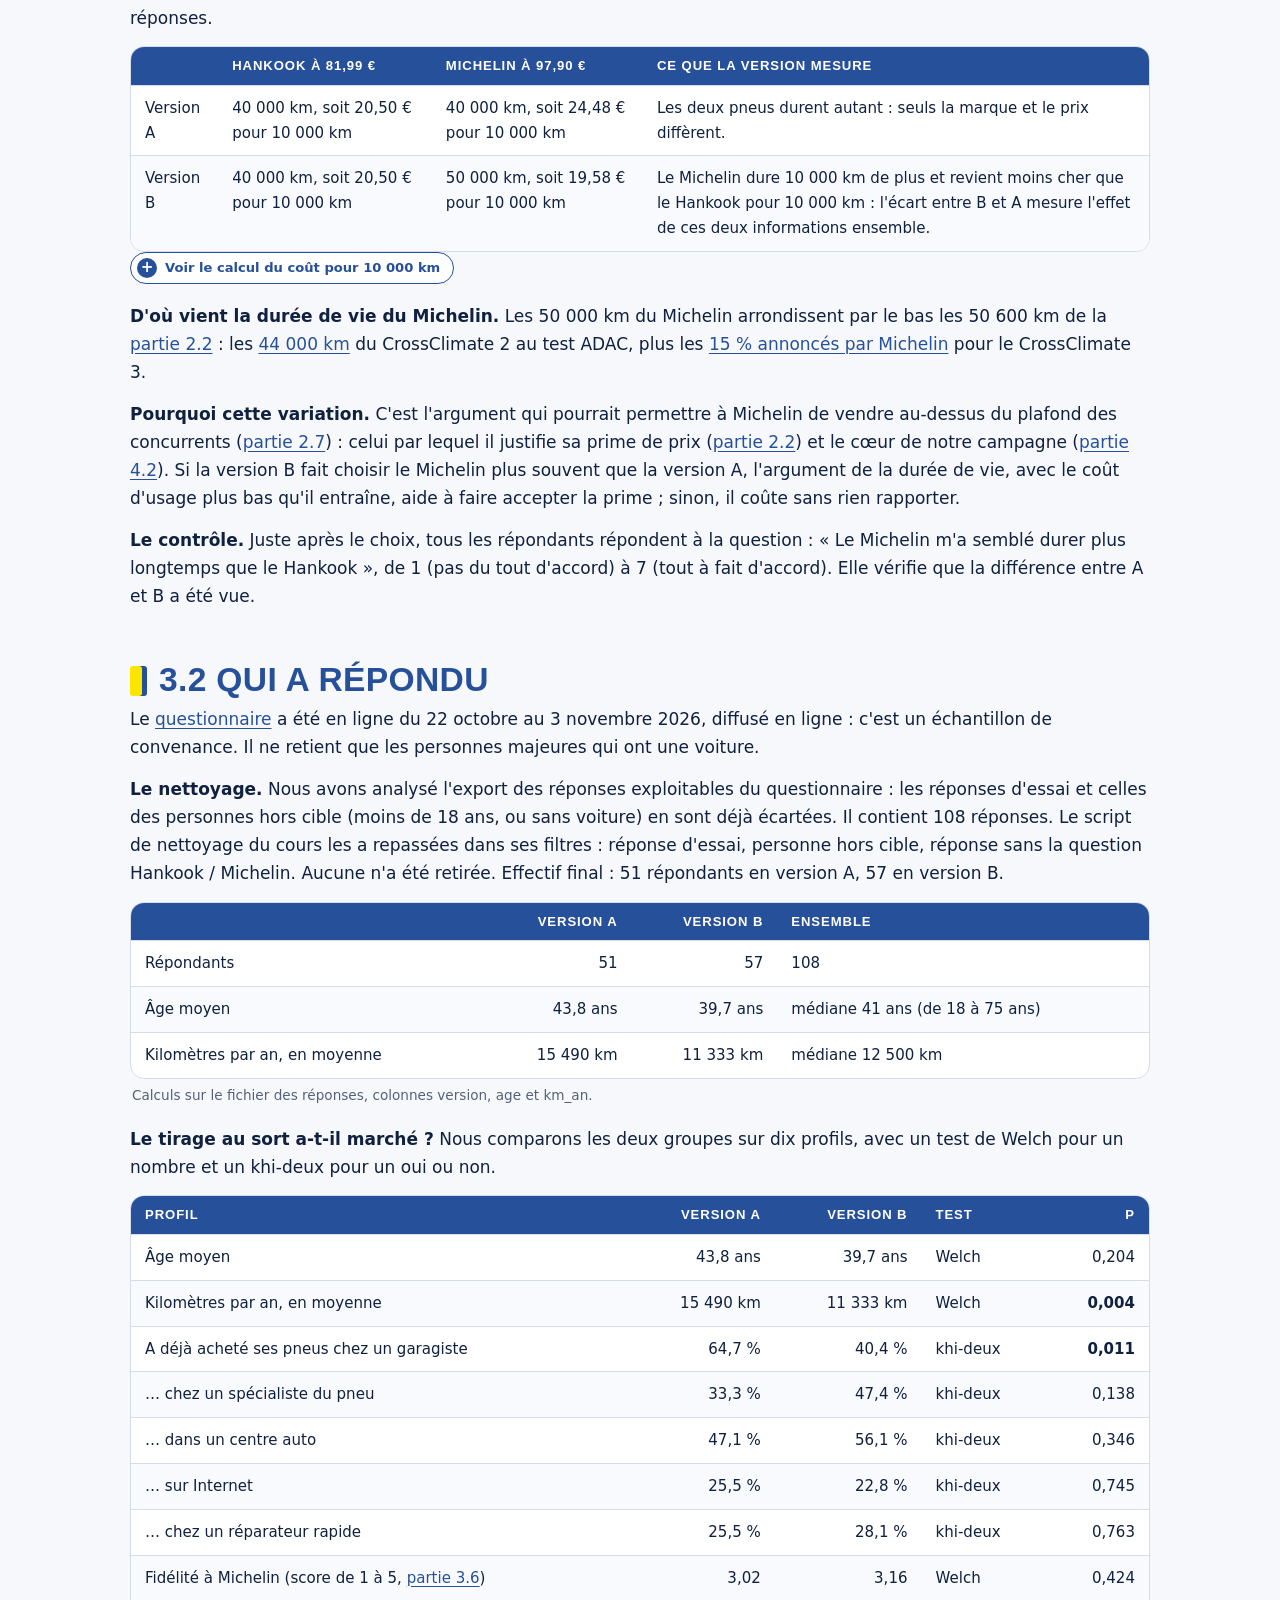
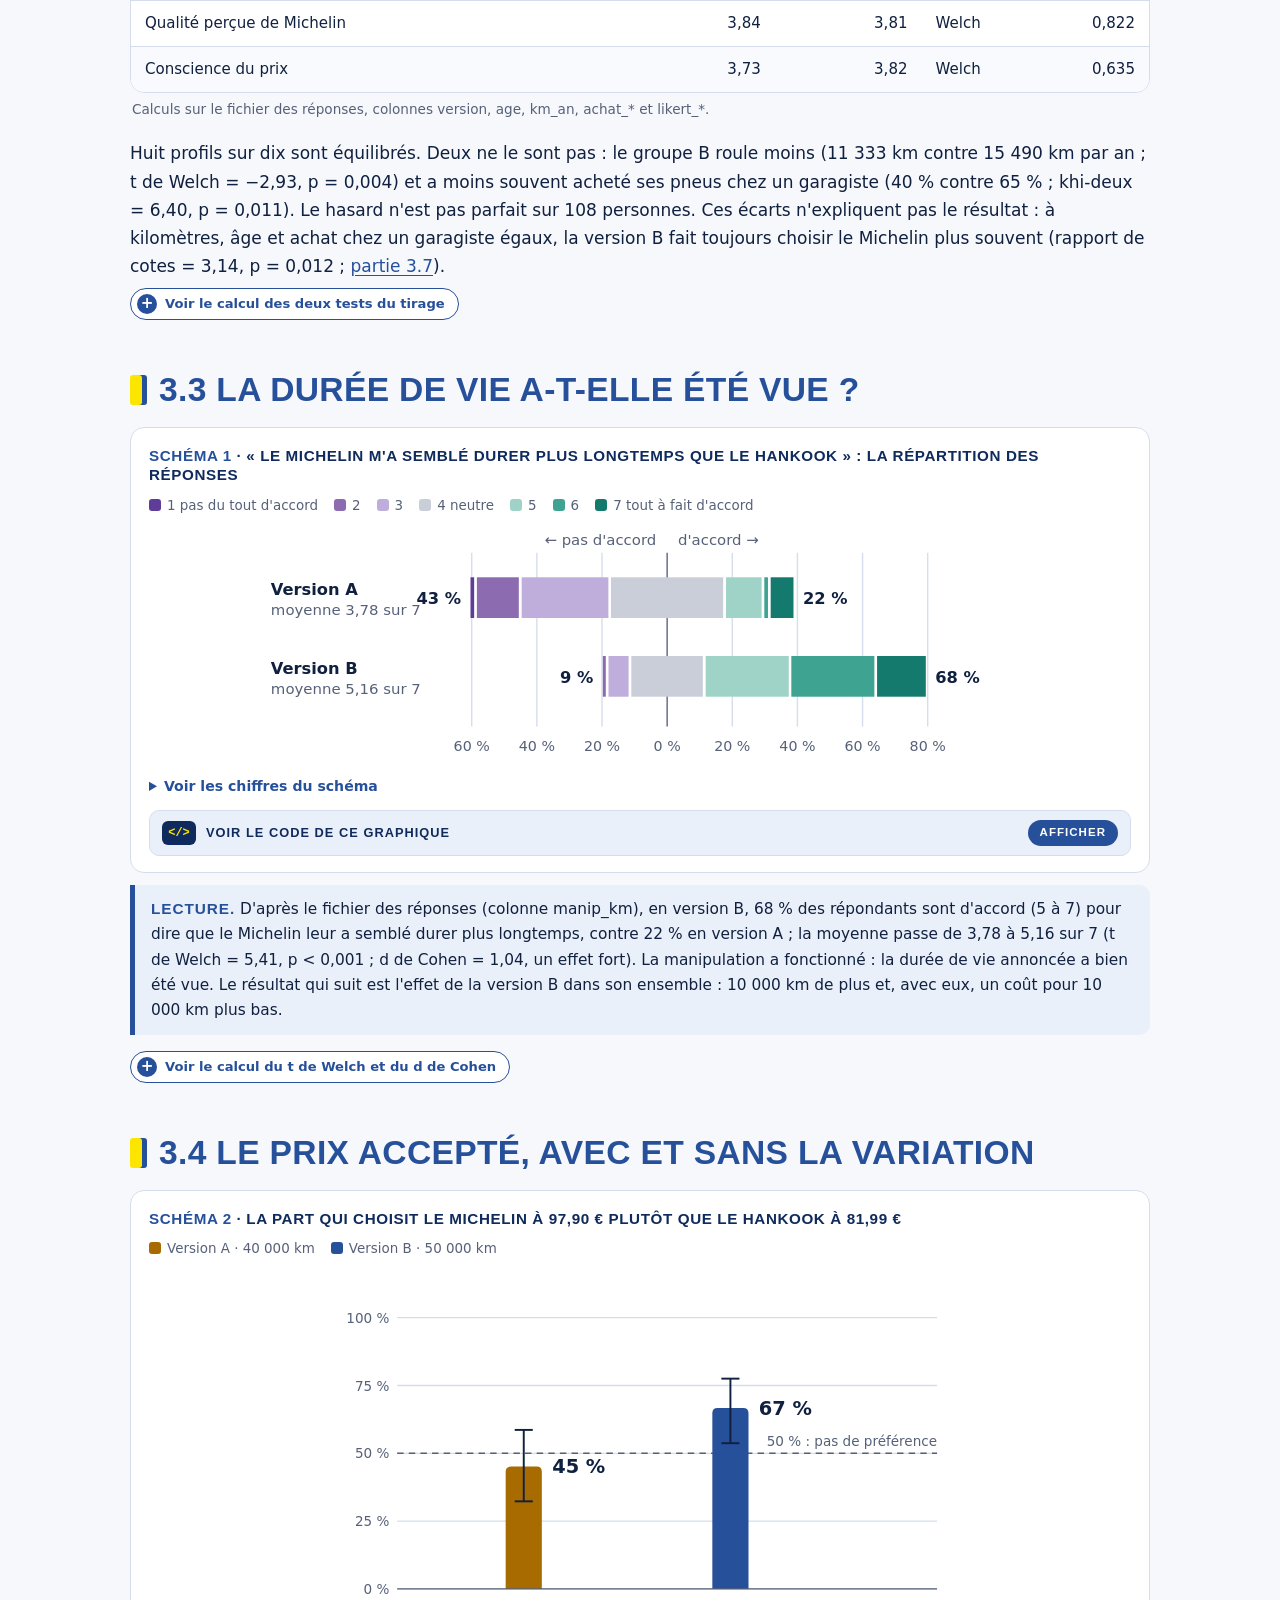
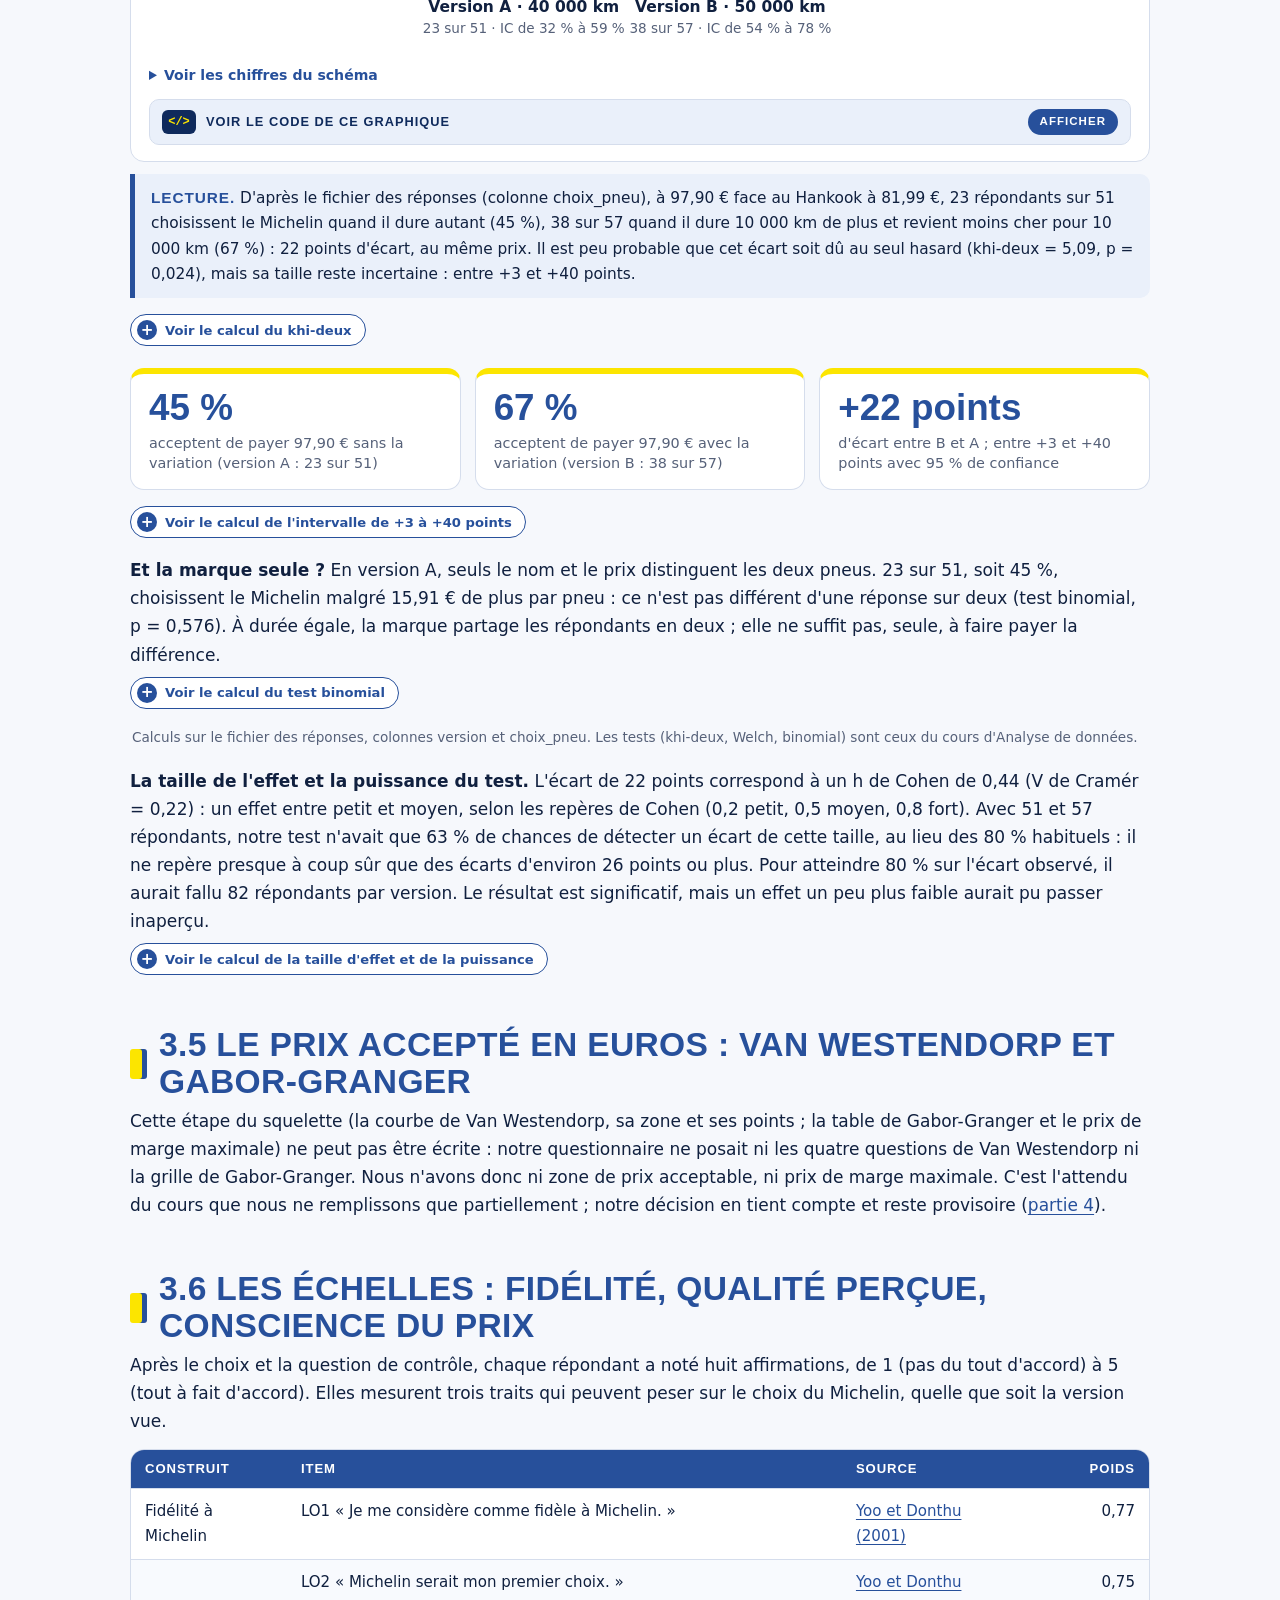
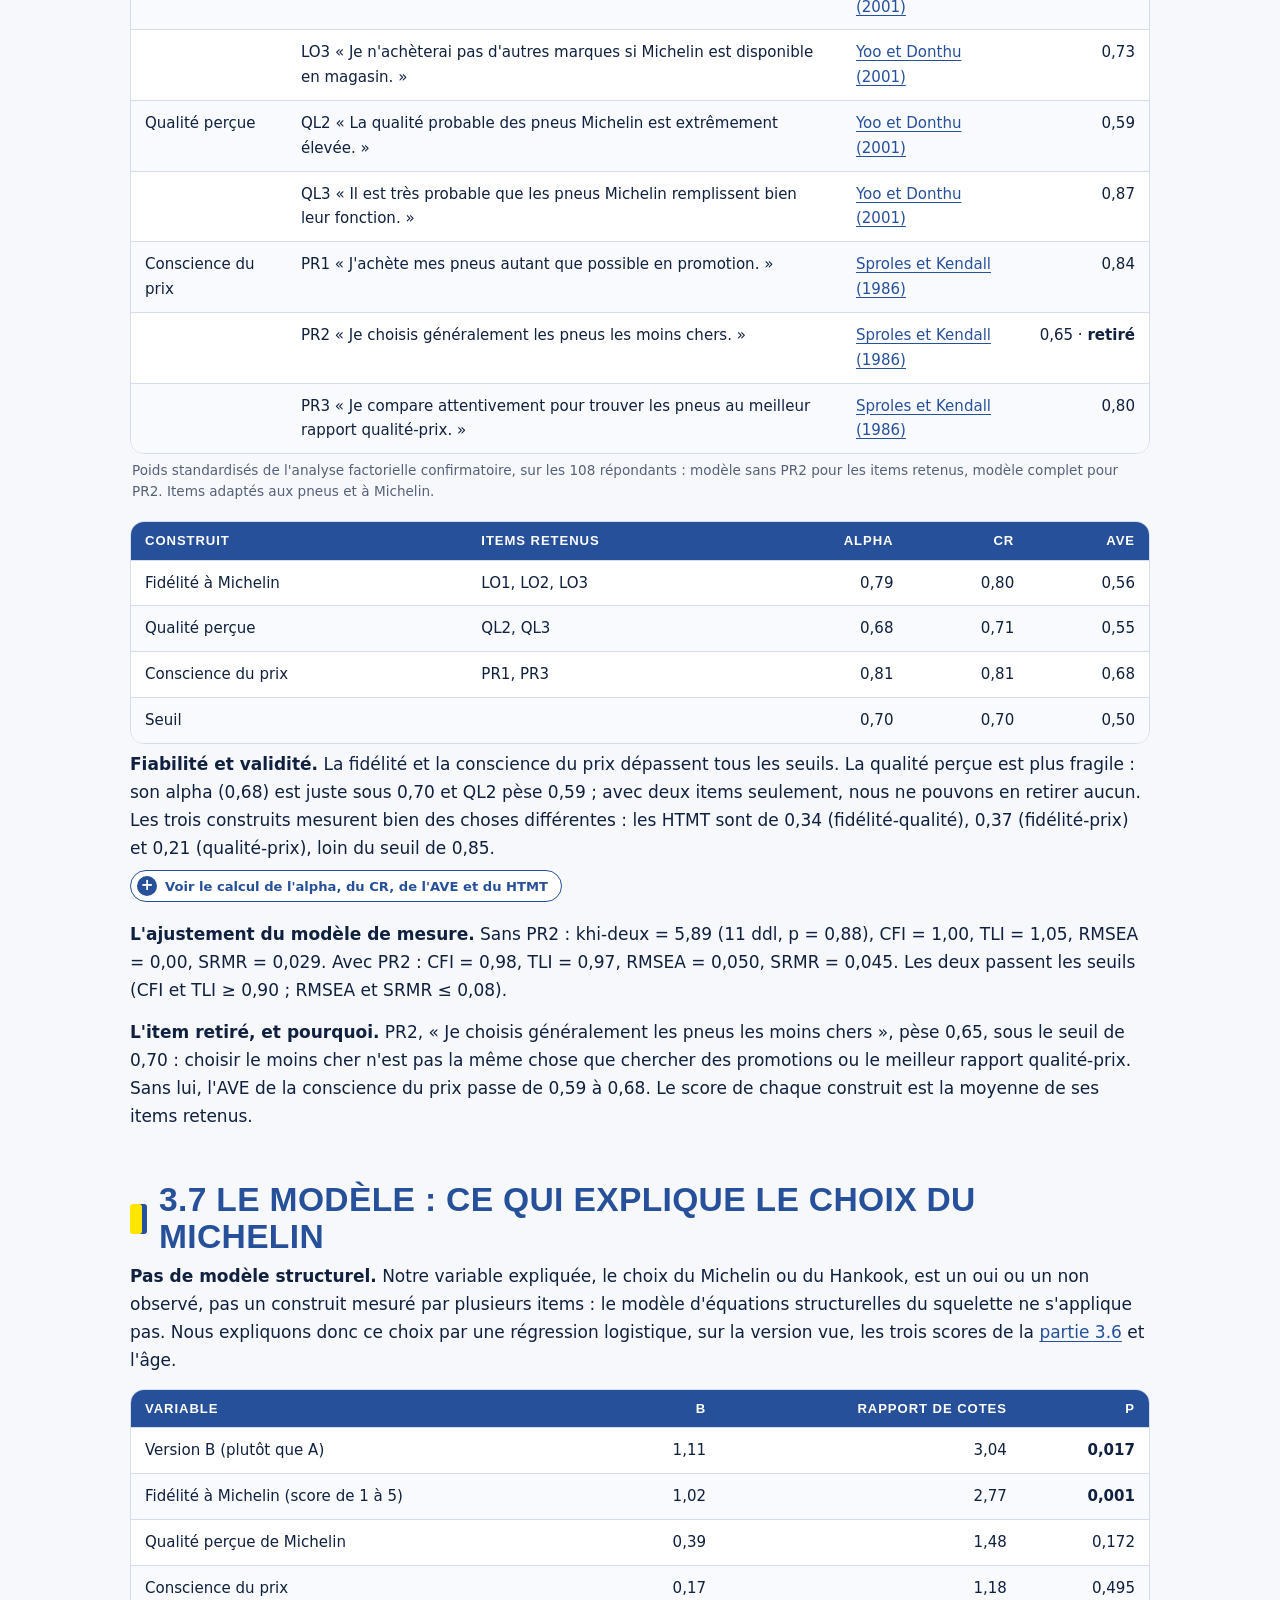
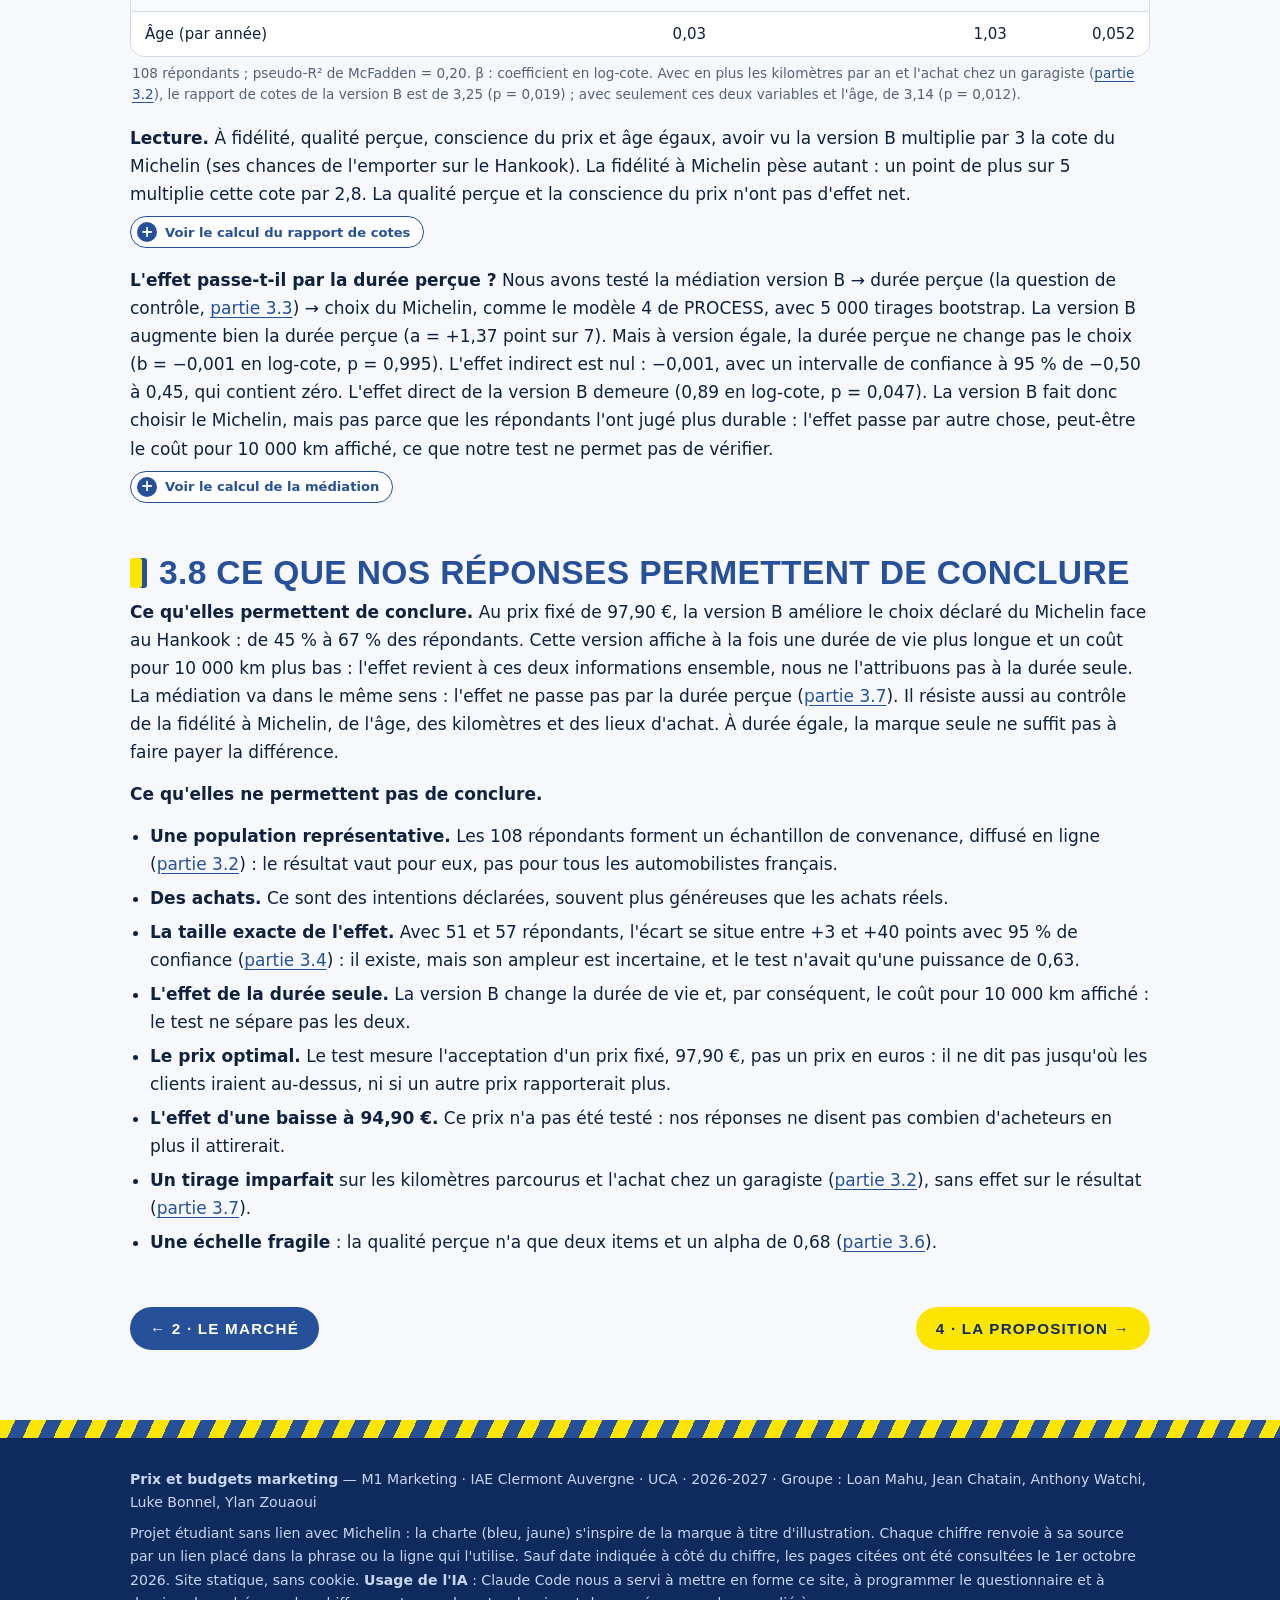
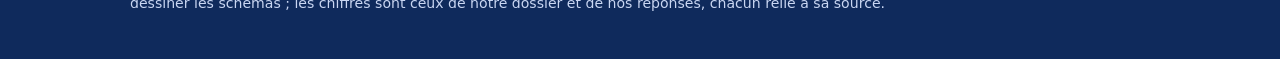
==== commit 4e9b5c7d: "Onglet 3 : boutons « Voir le calcul » à la place de l'encadré des formules Co-Authored-By: Claude Op" ====
--- a/client.html
+++ b/client.html
@@ -22,12 +22,6 @@
 
 <p>Notre questionnaire est la seule mesure de cette partie. Chaque chiffre se recalcule à partir du fichier des 108 réponses (une ligne par répondant : version vue, âge, kilomètres par an, pneu choisi, réponse à la question de contrôle, huit affirmations notées de 1 à 5 et lieux d'achat) ; le questionnaire lui-même peut être parcouru en <a href="questionnaire.html">démonstration</a>, il n'enregistre plus de réponses.</p>
 
-<section class="synthese" id="formules" aria-labelledby="formules-t">
-<h2 id="formules-t">En bref : nos tests, leurs formules et nos chiffres</h2>
-<p>Chaque ligne se recalcule à partir du fichier des 108 réponses (51 en version A, 57 en version B). <b>Comment lire p</b> : c'est la probabilité d'observer un écart au moins aussi grand si, en réalité, la version ne changeait rien. Sous 0,05, nous concluons que l'écart n'est probablement pas dû au hasard. <b>ddl</b> : degrés de liberté ; le <b>seuil</b> est la valeur que le test doit dépasser pour que p passe sous 0,05.</p>
-<div class="tableau"><table><thead><tr><th>Question</th><th>Test et formule</th><th>Nos chiffres</th><th>Ce que nous concluons</th></tr></thead><tbody><tr><td>La durée de vie a-t-elle été vue ?<br>(<a href="#controle">3.3</a>)</td><td><b>t de Welch</b> = écart des moyennes ÷ √(s²<sub>A</sub> ÷ n<sub>A</sub> + s²<sub>B</sub> ÷ n<sub>B</sub>)</td><td>(5,16 − 3,78) ÷ √(1,893 ÷ 51 + 1,564 ÷ 57) = 1,37 ÷ 0,254 = <b>5,41</b> ; 102 ddl, seuil 1,98 ; <b>p &lt; 0,001</b></td><td>Oui : la version B fait juger le Michelin plus durable.</td></tr><tr><td>De combien ?</td><td><b>d de Cohen</b> = écart des moyennes ÷ √((s²<sub>A</sub> + s²<sub>B</sub>) ÷ 2)</td><td>1,37 ÷ √((1,893 + 1,564) ÷ 2) = 1,37 ÷ 1,31 = <b>1,04</b></td><td>Effet fort (repère : 0,8).</td></tr><tr><td>La version B fait-elle choisir le Michelin ?<br>(<a href="#resultat">3.4</a>)</td><td><b>Khi-deux</b> = Σ (observé − attendu)² ÷ attendu ; attendu = total de ligne × total de colonne ÷ 108</td><td>Observés 23 / 28 et 38 / 19 ; attendus 28,81 / 22,19 et 32,19 / 24,81 ; 1,17 + 1,52 + 1,05 + 1,36 = <b>5,09</b> ; 1 ddl, seuil 3,84 ; <b>p = 0,024</b></td><td>Oui : 45 % → 67 %, un écart peu probable par hasard.</td></tr><tr><td>Quelle est la taille de cet écart ?</td><td><b>Intervalle à 95 %</b> = écart ± 1,96 × √(p<sub>A</sub>(1 − p<sub>A</sub>) ÷ n<sub>A</sub> + p<sub>B</sub>(1 − p<sub>B</sub>) ÷ n<sub>B</sub>) ; <b>h de Cohen</b> = 2 arcsin √p<sub>B</sub> − 2 arcsin √p<sub>A</sub> ; <b>V de Cramér</b> = √(χ² ÷ n)</td><td>21,6 points, de <b>+3,2 à +39,9</b> ; h = <b>0,44</b> ; V = √(5,09 ÷ 108) = <b>0,22</b> ; puissance <b>0,63</b> (82 répondants par version pour 0,80)</td><td>Effet entre petit et moyen, réel mais mal connu en taille.</td></tr><tr><td>La marque seule suffit-elle ?</td><td><b>Test binomial</b> : 23 choix sur 51 comparés à une chance sur deux</td><td>45 % contre 50 % ; <b>p = 0,576</b></td><td>Non : à durée égale, la marque partage les répondants en deux.</td></tr><tr><td>Le tirage au sort a-t-il marché ?<br>(<a href="#repondants">3.2</a>)</td><td>Welch pour un nombre, khi-deux pour un oui ou non, sur dix profils</td><td>8 profils sur 10 équilibrés ; km par an : t = −2,93, <b>p = 0,004</b> ; achat chez un garagiste : χ² = 6,40, <b>p = 0,011</b></td><td>Presque : deux écarts, sans effet sur le résultat (ligne suivante).</td></tr><tr><td>L'effet résiste-t-il aux autres facteurs ?<br>(<a href="#modele">3.7</a>)</td><td><b>Régression logistique</b> ; rapport de cotes = e<sup>β</sup></td><td>Version B : <b>3,04</b> (p = 0,017) ; avec km et garagiste : 3,25 (p = 0,019) ; fidélité : <b>2,77</b> par point (p = 0,001) ; pseudo-R² = 0,20</td><td>Oui : la version B multiplie par 3 la cote du Michelin.</td></tr><tr><td>Passe-t-il par la durée perçue ?</td><td><b>Médiation</b> (modèle 4 de PROCESS) : effet indirect = a × b, intervalle par 5 000 tirages bootstrap</td><td>a = 1,37 ; b = −0,001 (p = 0,995) ; a × b = −0,001, de −0,50 à 0,45 ; effet direct 0,89 (p = 0,047)</td><td>Non : l'effet passe par autre chose, peut-être le coût pour 10 000 km.</td></tr><tr><td>Les échelles sont-elles fiables ?<br>(<a href="#echelles">3.6</a>)</td><td><b>Alpha</b>, <b>AVE</b> et <b>HTMT</b> (analyse factorielle confirmatoire)</td><td>Alpha 0,79 / 0,68 / 0,81 ; AVE 0,56 / 0,55 / 0,68 ; HTMT ≤ 0,37 ; CFI = 1,00 sans PR2 (poids 0,65, retiré)</td><td>Oui, sauf la qualité perçue, un peu fragile.</td></tr></tbody></table></div>
-</section>
-
 
 <h2 id="etapes">L'analyse, étape par étape</h2>
 <p>Nous avons analysé nos réponses avec le squelette du cours d'Analyse de données (CM 3), dans son ordre. Chaque étape donne un paragraphe de cette partie ; ce tableau en résume le résultat.</p><div class="tableau"><table><thead><tr><th>Étape</th><th>Ce que nous trouvons</th><th>Où</th></tr></thead><tbody><tr><td>Nettoyage</td><td>108 réponses exploitables, aucune retirée par les filtres du squelette : 51 en version A, 57 en version B</td><td><a href="#repondants">3.2</a></td></tr><tr><td>Manipulation</td><td>3,78 contre 5,16 sur 7 ; t de Welch = 5,41, p &lt; 0,001, d de Cohen = 1,04 : la durée de vie annoncée a été perçue</td><td><a href="#controle">3.3</a></td></tr><tr><td>Tirage au sort</td><td>Dix profils comparés : âge, échelles et quatre lieux d'achat équilibrés ; kilomètres (p = 0,004) et achat chez un garagiste (p = 0,011) déséquilibrés, sans changer le résultat</td><td><a href="#repondants">3.2</a></td></tr><tr><td>Test A/B</td><td>Choix du Michelin : khi-deux = 5,09, p = 0,024 ; h de Cohen = 0,44 ; puissance de 0,63</td><td><a href="#resultat">3.4</a></td></tr><tr><td>Prix</td><td>Van Westendorp et Gabor-Granger non posés : attendu du cours partiellement rempli</td><td><a href="#prix-euros">3.5</a></td></tr><tr><td>Échelles</td><td>8 items, 3 construits ; PR2 retiré (poids 0,65) ; alpha de 0,68 à 0,81, AVE de 0,55 à 0,68, HTMT ≤ 0,37, CFI = 1,00</td><td><a href="#echelles">3.6</a></td></tr><tr><td>Modèle</td><td>Pas de modèle structurel. Régression logistique : version B, rapport de cotes 3,04 (p = 0,017) ; fidélité, 2,77 (p = 0,001). Effet indirect par la durée perçue : −0,001, IC 95 % de −0,50 à 0,45</td><td><a href="#modele">3.7</a></td></tr></tbody></table></div><p class="note">Chaque chiffre se recalcule à partir du fichier des réponses. Les tests (Welch, khi-deux, binomial, régression logistique, bootstrap) sont ceux du cours d'Analyse de données.</p>
@@ -35,7 +29,7 @@
 <h2 id="methode">3.1 Ce que nous avons demandé</h2>
 <p><b>Le choix proposé.</b> Chaque répondant choisit entre deux pneus 4 saisons en 205/55 R16 : le Hankook Kinergy 4S 2 à <a href="https://www.allopneus.com/liste/pneu-auto?d1=205&amp;d2=55&amp;d3=16&amp;d4=91&amp;d5=H&amp;saison%5b%5d=4seasons" target="_blank" rel="noopener">81,99 €</a> et le Michelin CrossClimate 3 à <a href="https://www.allopneus.com/produit/pneu-auto/michelin/tourisme-4saisons/crossclimate-3/205-55r16-91h/0002041955" target="_blank" rel="noopener">97,90 €</a>, soit les prix relevés chez Allopneus le 8 octobre 2026 (<a href="marche.html#cercles">partie 2.6</a>). Le Michelin coûte donc 15,91 € de plus par pneu.</p>
 <p><b>Ce que fait varier le test A/B.</b> Une seule information : la durée de vie annoncée pour le Michelin. Le coût pour 10 000 km affiché sous chaque pneu en découle, il change donc avec elle. Un tirage au sort, à l'ouverture du questionnaire, envoie chaque répondant vers l'une des deux versions, et la version vue est enregistrée avec ses réponses.</p>
-<div class="tableau"><table><thead><tr><th></th><th>Hankook à 81,99 €</th><th>Michelin à 97,90 €</th><th>Ce que la version mesure</th></tr></thead><tbody><tr><td>Version A</td><td>40 000 km, soit 20,50 € pour 10 000 km</td><td>40 000 km, soit 24,48 € pour 10 000 km</td><td>Les deux pneus durent autant : seuls la marque et le prix diffèrent.</td></tr><tr><td>Version B</td><td>40 000 km, soit 20,50 € pour 10 000 km</td><td>50 000 km, soit 19,58 € pour 10 000 km</td><td>Le Michelin dure 10 000 km de plus et revient moins cher que le Hankook pour 10 000 km : l'écart entre B et A mesure l'effet de ces deux informations ensemble.</td></tr></tbody></table></div><p class="note">Coût pour 10 000 km = prix ÷ durée de vie × 10 000 : 81,99 ÷ 4 = 20,50 € ; 97,90 ÷ 4 = 24,48 € ; 97,90 ÷ 5 = 19,58 €. Ce coût était affiché sous chaque pneu.</p>
+<div class="tableau"><table><thead><tr><th></th><th>Hankook à 81,99 €</th><th>Michelin à 97,90 €</th><th>Ce que la version mesure</th></tr></thead><tbody><tr><td>Version A</td><td>40 000 km, soit 20,50 € pour 10 000 km</td><td>40 000 km, soit 24,48 € pour 10 000 km</td><td>Les deux pneus durent autant : seuls la marque et le prix diffèrent.</td></tr><tr><td>Version B</td><td>40 000 km, soit 20,50 € pour 10 000 km</td><td>50 000 km, soit 19,58 € pour 10 000 km</td><td>Le Michelin dure 10 000 km de plus et revient moins cher que le Hankook pour 10 000 km : l'écart entre B et A mesure l'effet de ces deux informations ensemble.</td></tr></tbody></table></div><details class="calcul"><summary>Voir le calcul du coût pour 10 000 km</summary><div class="calcul-corps"><p class="f">Coût pour 10 000 km = prix ÷ durée de vie × 10 000</p><p>Hankook : 81,99 ÷ 40 000 × 10 000 = 81,99 ÷ 4 = <b>20,50 €</b>. Michelin en version A : 97,90 ÷ 4 = <b>24,48 €</b>. Michelin en version B : 97,90 ÷ 5 = <b>19,58 €</b>.</p><p>Les 50 000 km de la version B : 44 000 km (test ADAC du CrossClimate 2) × 1,15 (les 15 % annoncés par Michelin) = 50 600 km, arrondis par le bas. Ce coût était affiché sous chaque pneu.</p></div></details>
 <p><b>D'où vient la durée de vie du Michelin.</b> Les 50 000 km du Michelin arrondissent par le bas les 50 600 km de la <a href="marche.html#prime">partie 2.2</a> : les <a href="https://www.adac.de/rund-ums-fahrzeug/ausstattung-technik-zubehoer/reifen/reifentest/ganzjahresreifen/205-55-r16/michelin-crossclimate-2-id-4844/" target="_blank" rel="noopener">44 000 km</a> du CrossClimate 2 au test ADAC, plus les <a href="https://www.allopneus.com/guide-pratique/auto/guide-achat/michelin-crossclimate-3/" target="_blank" rel="noopener">15 % annoncés par Michelin</a> pour le CrossClimate 3.</p>
 <p><b>Pourquoi cette variation.</b> C'est l'argument qui pourrait permettre à Michelin de vendre au-dessus du plafond des concurrents (<a href="marche.html#plafond">partie 2.7</a>) : celui par lequel il justifie sa prime de prix (<a href="marche.html#prime">partie 2.2</a>) et le cœur de notre campagne (<a href="proposition.html#budget">partie 4.2</a>). Si la version B fait choisir le Michelin plus souvent que la version A, l'argument de la durée de vie, avec le coût d'usage plus bas qu'il entraîne, aide à faire accepter la prime ; sinon, il coûte sans rien rapporter.</p>
 <p><b>Le contrôle.</b> Juste après le choix, tous les répondants répondent à la question : « Le Michelin m'a semblé durer plus longtemps que le Hankook », de 1 (pas du tout d'accord) à 7 (tout à fait d'accord). Elle vérifie que la différence entre A et B a été vue.</p>
@@ -45,7 +39,7 @@
 <p><b>Le nettoyage.</b> Nous avons analysé l'export des réponses exploitables du questionnaire : les réponses d'essai et celles des personnes hors cible (moins de 18 ans, ou sans voiture) en sont déjà écartées. Il contient 108 réponses. Le script de nettoyage du cours les a repassées dans ses filtres : réponse d'essai, personne hors cible, réponse sans la question Hankook / Michelin. Aucune n'a été retirée. Effectif final : 51 répondants en version A, 57 en version B.</p>
 <div class="tableau"><table><thead><tr><th></th><th class="n">Version A</th><th class="n">Version B</th><th>Ensemble</th></tr></thead><tbody><tr><td>Répondants</td><td class="n">51</td><td class="n">57</td><td>108</td></tr><tr><td>Âge moyen</td><td class="n">43,8 ans</td><td class="n">39,7 ans</td><td>médiane 41 ans (de 18 à 75 ans)</td></tr><tr><td>Kilomètres par an, en moyenne</td><td class="n">15 490 km</td><td class="n">11 333 km</td><td>médiane 12 500 km</td></tr></tbody></table></div><p class="note">Calculs sur le fichier des réponses, colonnes version, age et km_an.</p>
 <p><b>Le tirage au sort a-t-il marché ?</b> Nous comparons les deux groupes sur dix profils, avec un test de Welch pour un nombre et un khi-deux pour un oui ou non.</p><div class="tableau"><table><thead><tr><th>Profil</th><th class="n">Version A</th><th class="n">Version B</th><th>Test</th><th class="n">p</th></tr></thead><tbody><tr><td>Âge moyen</td><td class="n">43,8 ans</td><td class="n">39,7 ans</td><td>Welch</td><td class="n">0,204</td></tr><tr><td>Kilomètres par an, en moyenne</td><td class="n">15 490 km</td><td class="n">11 333 km</td><td>Welch</td><td class="n"><b>0,004</b></td></tr><tr><td>A déjà acheté ses pneus chez un garagiste</td><td class="n">64,7 %</td><td class="n">40,4 %</td><td>khi-deux</td><td class="n"><b>0,011</b></td></tr><tr><td>… chez un spécialiste du pneu</td><td class="n">33,3 %</td><td class="n">47,4 %</td><td>khi-deux</td><td class="n">0,138</td></tr><tr><td>… dans un centre auto</td><td class="n">47,1 %</td><td class="n">56,1 %</td><td>khi-deux</td><td class="n">0,346</td></tr><tr><td>… sur Internet</td><td class="n">25,5 %</td><td class="n">22,8 %</td><td>khi-deux</td><td class="n">0,745</td></tr><tr><td>… chez un réparateur rapide</td><td class="n">25,5 %</td><td class="n">28,1 %</td><td>khi-deux</td><td class="n">0,763</td></tr><tr><td>Fidélité à Michelin (score de 1 à 5, <a href="#echelles">partie 3.6</a>)</td><td class="n">3,02</td><td class="n">3,16</td><td>Welch</td><td class="n">0,424</td></tr><tr><td>Qualité perçue de Michelin</td><td class="n">3,84</td><td class="n">3,81</td><td>Welch</td><td class="n">0,822</td></tr><tr><td>Conscience du prix</td><td class="n">3,73</td><td class="n">3,82</td><td>Welch</td><td class="n">0,635</td></tr></tbody></table></div><p class="note">Calculs sur le fichier des réponses, colonnes version, age, km_an, achat_* et likert_*.</p>
-<p>Huit profils sur dix sont équilibrés. Deux ne le sont pas : le groupe B roule moins (11 333 km contre 15 490 km par an ; t de Welch = −2,93, p = 0,004) et a moins souvent acheté ses pneus chez un garagiste (40 % contre 65 % ; khi-deux = 6,40, p = 0,011). Le hasard n'est pas parfait sur 108 personnes. Ces écarts n'expliquent pas le résultat : à kilomètres, âge et achat chez un garagiste égaux, la version B fait toujours choisir le Michelin plus souvent (rapport de cotes = 3,14, p = 0,012 ; <a href="#modele">partie 3.7</a>).</p>
+<p>Huit profils sur dix sont équilibrés. Deux ne le sont pas : le groupe B roule moins (11 333 km contre 15 490 km par an ; t de Welch = −2,93, p = 0,004) et a moins souvent acheté ses pneus chez un garagiste (40 % contre 65 % ; khi-deux = 6,40, p = 0,011). Le hasard n'est pas parfait sur 108 personnes. Ces écarts n'expliquent pas le résultat : à kilomètres, âge et achat chez un garagiste égaux, la version B fait toujours choisir le Michelin plus souvent (rapport de cotes = 3,14, p = 0,012 ; <a href="#modele">partie 3.7</a>).</p><details class="calcul"><summary>Voir le calcul des deux tests du tirage</summary><div class="calcul-corps"><b>Kilomètres par an : t de Welch.</b> Il compare deux moyennes en divisant leur écart par son incertitude, l'erreur type.<p class="f">t = (moyenne B − moyenne A) ÷ √(s²<sub>A</sub> ÷ n<sub>A</sub> + s²<sub>B</sub> ÷ n<sub>B</sub>)</p><p>Écarts-types : 8 152 km en A (51 répondants), 6 334 km en B (57). t = (11 333 − 15 490) ÷ √(8 152² ÷ 51 + 6 334² ÷ 57) = −4 157 ÷ 1 417 = <b>−2,93</b>, avec 94 degrés de liberté : <b>p = 0,004</b>.</p><b>Achat chez un garagiste : khi-deux.</b> Il compare les effectifs observés à ceux qu'on attendrait si la version ne changeait rien.<p class="f">Attendu = total de la ligne × total de la colonne ÷ 108 ; χ² = Σ (observé − attendu)² ÷ attendu</p><p>Observés : 33 oui et 18 non en A, 23 oui et 34 non en B (56 oui au total). Attendus : 51 × 56 ÷ 108 = 26,44 oui et 24,56 non en A ; 29,56 oui et 27,44 non en B. χ² = <b>6,40</b>, avec 1 degré de liberté (seuil 3,84) : <b>p = 0,011</b>.</p><p>Dans les deux cas p est sous 0,05 : l'écart entre les groupes n'est probablement pas dû au hasard du tirage. D'où le contrôle de la <a href="#modele">partie 3.7</a>.</p></div></details>
 
 <h2 id="controle">3.3 La durée de vie a-t-elle été vue ?</h2>
 <!-- schema:controle -->
@@ -62,7 +56,7 @@
         rectangle(x, largeur=p[reponse] * 240, couleur=couleurs[reponse])
         x += p[reponse] * 240                            # le morceau suivant commence où finit celui-ci</code></pre></details></figure>
 <!-- /schema:controle -->
-<p class="lecture"><b>Lecture.</b> D'après le fichier des réponses (colonne manip_km), en version B, 68 % des répondants sont d'accord (5 à 7) pour dire que le Michelin leur a semblé durer plus longtemps, contre 22 % en version A ; la moyenne passe de 3,78 à 5,16 sur 7 (t de Welch = 5,41, p &lt; 0,001 ; d de Cohen = 1,04, un effet fort). La manipulation a fonctionné : la durée de vie annoncée a bien été vue. Le résultat qui suit est l'effet de la version B dans son ensemble : 10 000 km de plus et, avec eux, un coût pour 10 000 km plus bas.</p>
+<p class="lecture"><b>Lecture.</b> D'après le fichier des réponses (colonne manip_km), en version B, 68 % des répondants sont d'accord (5 à 7) pour dire que le Michelin leur a semblé durer plus longtemps, contre 22 % en version A ; la moyenne passe de 3,78 à 5,16 sur 7 (t de Welch = 5,41, p &lt; 0,001 ; d de Cohen = 1,04, un effet fort). La manipulation a fonctionné : la durée de vie annoncée a bien été vue. Le résultat qui suit est l'effet de la version B dans son ensemble : 10 000 km de plus et, avec eux, un coût pour 10 000 km plus bas.</p><details class="calcul"><summary>Voir le calcul du t de Welch et du d de Cohen</summary><div class="calcul-corps"><p>Notes moyennes : <b>3,78</b> sur 7 en version A (51 répondants, variance 1,893) et <b>5,16</b> en version B (57 répondants, variance 1,564).</p><p class="f">Erreur type = √(1,893 ÷ 51 + 1,564 ÷ 57) = √(0,0371 + 0,0274) = 0,254</p><p class="f">t de Welch = (5,16 − 3,78) ÷ 0,254 = 1,37 ÷ 0,254 = <b>5,41</b></p><p>Avec environ 102 degrés de liberté, le seuil à 5 % est de 1,98 : 5,41 le dépasse largement, d'où <b>p &lt; 0,001</b>. Le test de Welch ne suppose pas que les deux groupes ont la même dispersion ni la même taille : c'est la version prudente du t de Student.</p><p class="f">d de Cohen = écart ÷ √((1,893 + 1,564) ÷ 2) = 1,37 ÷ 1,31 = <b>1,04</b></p><p>Le d exprime l'écart en écarts-types, indépendamment du nombre de répondants. Repères de Cohen : 0,2 petit, 0,5 moyen, 0,8 fort. Ici l'effet est fort.</p></div></details>
 
 <h2 id="resultat">3.4 Le prix accepté, avec et sans la variation</h2>
 <!-- schema:choix -->
@@ -77,29 +71,30 @@
 colonne(x=310, haut=y(pB), couleur=BLEU)  ;  trait(x=310, de_=y(icB[0]), a=y(icB[1]))
 ligne_pointillee(y(0.5))                            # 50 % : pas de préférence</code></pre></details></figure>
 <!-- /schema:choix -->
-<p class="lecture"><b>Lecture.</b> D'après le fichier des réponses (colonne choix_pneu), à 97,90 € face au Hankook à 81,99 €, 23 répondants sur 51 choisissent le Michelin quand il dure autant (45 %), 38 sur 57 quand il dure 10 000 km de plus et revient moins cher pour 10 000 km (67 %) : 22 points d'écart, au même prix. Il est peu probable que cet écart soit dû au seul hasard (khi-deux = 5,09, p = 0,024), mais sa taille reste incertaine : entre +3 et +40 points.</p>
+<p class="lecture"><b>Lecture.</b> D'après le fichier des réponses (colonne choix_pneu), à 97,90 € face au Hankook à 81,99 €, 23 répondants sur 51 choisissent le Michelin quand il dure autant (45 %), 38 sur 57 quand il dure 10 000 km de plus et revient moins cher pour 10 000 km (67 %) : 22 points d'écart, au même prix. Il est peu probable que cet écart soit dû au seul hasard (khi-deux = 5,09, p = 0,024), mais sa taille reste incertaine : entre +3 et +40 points.</p><details class="calcul"><summary>Voir le calcul du khi-deux</summary><div class="calcul-corps"><p>Observés : 23 Michelin et 28 Hankook en A ; 38 Michelin et 19 Hankook en B. Au total, 61 Michelin et 47 Hankook.</p><p class="f">Attendu = total de la ligne × total de la colonne ÷ 108</p><p>Si la version ne changeait rien : en A, 51 × 61 ÷ 108 = 28,81 Michelin et 22,19 Hankook ; en B, 32,19 Michelin et 24,81 Hankook.</p><p class="f">χ² = (23 − 28,81)² ÷ 28,81 + (28 − 22,19)² ÷ 22,19 + (38 − 32,19)² ÷ 32,19 + (19 − 24,81)² ÷ 24,81</p><p class="f">χ² = 1,17 + 1,52 + 1,05 + 1,36 = <b>5,09</b></p><p>Degrés de liberté : (2 − 1) × (2 − 1) = 1 ; seuil à 5 % : 3,84. 5,09 le dépasse : <b>p = 0,024</b>. Si la version ne changeait rien, un écart aussi grand n'arriverait que 2,4 fois sur 100. Avec la correction de Yates, plus prudente sur un petit échantillon : χ² = 4,25, p = 0,039, même conclusion.</p></div></details>
 <div class="chiffres">
 <div class="chiffre"><b>45 %</b><span>acceptent de payer 97,90 € sans la variation (version A : 23 sur 51)</span></div>
 <div class="chiffre"><b>67 %</b><span>acceptent de payer 97,90 € avec la variation (version B : 38 sur 57)</span></div>
 <div class="chiffre"><b>+22 points</b><span>d'écart entre B et A ; entre +3 et +40 points avec 95 % de confiance</span></div>
 </div>
-<p><b>Et la marque seule ?</b> En version A, seuls le nom et le prix distinguent les deux pneus. 23 sur 51, soit 45 %, choisissent le Michelin malgré 15,91 € de plus par pneu : ce n'est pas différent d'une réponse sur deux (test binomial, p = 0,576). À durée égale, la marque partage les répondants en deux ; elle ne suffit pas, seule, à faire payer la différence.</p>
-<p class="note">Calculs sur le fichier des réponses, colonnes version et choix_pneu. Écart = 66,7 % − 45,1 % = 21,6 points ; intervalle à 95 % = écart ± 1,96 × √(0,451 × 0,549 ÷ 51 + 0,667 × 0,333 ÷ 57), soit de +3,2 à +39,9 points. Les tests (khi-deux, Welch, binomial) sont ceux du cours d'Analyse de données.</p>
+<details class="calcul"><summary>Voir le calcul de l'intervalle de +3 à +40 points</summary><div class="calcul-corps"><p class="f">Écart = 38 ÷ 57 − 23 ÷ 51 = 66,7 % − 45,1 % = 21,6 points</p><p class="f">Erreur type = √(0,451 × 0,549 ÷ 51 + 0,667 × 0,333 ÷ 57) = √(0,00485 + 0,00390) = 9,4 points</p><p class="f">Intervalle à 95 % = 21,6 ± 1,96 × 9,4 = 21,6 ± 18,3, soit de <b>+3,2 à +39,9 points</b></p><p>L'intervalle ne contient pas zéro : l'écart est bien positif. Mais il est large, parce que 51 et 57 répondants, c'est peu.</p></div></details>
+<p><b>Et la marque seule ?</b> En version A, seuls le nom et le prix distinguent les deux pneus. 23 sur 51, soit 45 %, choisissent le Michelin malgré 15,91 € de plus par pneu : ce n'est pas différent d'une réponse sur deux (test binomial, p = 0,576). À durée égale, la marque partage les répondants en deux ; elle ne suffit pas, seule, à faire payer la différence.</p><details class="calcul"><summary>Voir le calcul du test binomial</summary><div class="calcul-corps"><p>Si chaque répondant de la version A choisissait au hasard, à pile ou face, on attendrait 51 × 0,5 = 25,5 choix du Michelin. Nous en observons 23, soit 45,1 %.</p><p>Le test binomial calcule la probabilité d'obtenir un résultat au moins aussi éloigné de 25,5 que le nôtre, dans un sens ou dans l'autre (23 ou moins, 28 ou plus) : <b>p = 0,576</b>.</p><p>Bien au-dessus de 0,05 : rien ne distingue ce résultat d'une réponse sur deux.</p></div></details>
+<p class="note">Calculs sur le fichier des réponses, colonnes version et choix_pneu. Les tests (khi-deux, Welch, binomial) sont ceux du cours d'Analyse de données.</p>
 <p><b>La taille de l'effet et la puissance du test.</b> L'écart de 22 points correspond à un h de Cohen de 0,44 (V de Cramér = 0,22) : un effet entre petit et moyen, selon les repères de Cohen (0,2 petit, 0,5 moyen, 0,8 fort). Avec 51 et 57 répondants, notre test n'avait que 63 % de chances de détecter un écart de cette taille, au lieu des 80 % habituels : il ne repère presque à coup sûr que des écarts d'environ 26 points ou plus. Pour atteindre 80 % sur l'écart observé, il aurait fallu 82 répondants par version. Le résultat est significatif, mais un effet un peu plus faible aurait pu passer inaperçu.</p>
-<p class="note">h = 2 × arcsin √0,667 − 2 × arcsin √0,451 = 0,44 ; V = √(5,09 ÷ 108) = 0,22. Puissance d'un test bilatéral à 5 %, calculée sur h avec 51 et 57 répondants.</p>
+<details class="calcul"><summary>Voir le calcul de la taille d'effet et de la puissance</summary><div class="calcul-corps"><p class="f">h de Cohen = 2 × arcsin √0,667 − 2 × arcsin √0,451 = 1,911 − 1,474 = <b>0,44</b></p><p>Le h mesure l'écart entre deux pourcentages sur une échelle où 0,2 est petit, 0,5 moyen et 0,8 fort.</p><p class="f">V de Cramér = √(χ² ÷ n) = √(5,09 ÷ 108) = √0,047 = <b>0,22</b></p><p>La puissance est la probabilité qu'un test repère un écart de cette taille s'il existe vraiment. Avec n′ = 2 × 51 × 57 ÷ 108 = 53,8, l'effectif moyen des deux groupes :</p><p class="f">Puissance = Φ(h × √(n′ ÷ 2) − 1,96) = Φ(0,44 × 5,19 − 1,96) = Φ(0,32) = <b>0,63</b></p><p>Φ est la loi normale : Φ(0,32) = 0,63. Pour atteindre 0,80, il faut h × √(n′ ÷ 2) = 1,96 + 0,84 = 2,80, soit n′ = 2 × (2,80 ÷ 0,44)² ≈ 81 : <b>82 répondants par version</b>.</p></div></details>
 
 <h2 id="prix-euros">3.5 Le prix accepté en euros : Van Westendorp et Gabor-Granger</h2>
 <p>Cette étape du squelette (la courbe de Van Westendorp, sa zone et ses points ; la table de Gabor-Granger et le prix de marge maximale) ne peut pas être écrite : notre questionnaire ne posait ni les quatre questions de Van Westendorp ni la grille de Gabor-Granger. Nous n'avons donc ni zone de prix acceptable, ni prix de marge maximale. C'est l'attendu du cours que nous ne remplissons que partiellement ; notre décision en tient compte et reste provisoire (<a href="proposition.html#synthese">partie 4</a>).</p>
 
 <h2 id="echelles">3.6 Les échelles : fidélité, qualité perçue, conscience du prix</h2>
-<p>Après le choix et la question de contrôle, chaque répondant a noté huit affirmations, de 1 (pas du tout d'accord) à 5 (tout à fait d'accord). Elles mesurent trois traits qui peuvent peser sur le choix du Michelin, quelle que soit la version vue.</p><div class="tableau"><table><thead><tr><th>Construit</th><th>Item</th><th>Source</th><th class="n">Poids</th></tr></thead><tbody><tr><td>Fidélité à Michelin</td><td>LO1 « Je me considère comme fidèle à Michelin. »</td><td><a href="https://doi.org/10.1016/S0148-2963(99)00098-3" target="_blank" rel="noopener">Yoo et Donthu (2001)</a></td><td class="n">0,77</td></tr><tr><td></td><td>LO2 « Michelin serait mon premier choix. »</td><td><a href="https://doi.org/10.1016/S0148-2963(99)00098-3" target="_blank" rel="noopener">Yoo et Donthu (2001)</a></td><td class="n">0,75</td></tr><tr><td></td><td>LO3 « Je n'achèterai pas d'autres marques si Michelin est disponible en magasin. »</td><td><a href="https://doi.org/10.1016/S0148-2963(99)00098-3" target="_blank" rel="noopener">Yoo et Donthu (2001)</a></td><td class="n">0,73</td></tr><tr><td>Qualité perçue</td><td>QL2 « La qualité probable des pneus Michelin est extrêmement élevée. »</td><td><a href="https://doi.org/10.1016/S0148-2963(99)00098-3" target="_blank" rel="noopener">Yoo et Donthu (2001)</a></td><td class="n">0,59</td></tr><tr><td></td><td>QL3 « Il est très probable que les pneus Michelin remplissent bien leur fonction. »</td><td><a href="https://doi.org/10.1016/S0148-2963(99)00098-3" target="_blank" rel="noopener">Yoo et Donthu (2001)</a></td><td class="n">0,87</td></tr><tr><td>Conscience du prix</td><td>PR1 « J'achète mes pneus autant que possible en promotion. »</td><td><a href="https://doi.org/10.1111/j.1745-6606.1986.tb00382.x" target="_blank" rel="noopener">Sproles et Kendall (1986)</a></td><td class="n">0,84</td></tr><tr><td></td><td>PR2 « Je choisis généralement les pneus les moins chers. »</td><td><a href="https://doi.org/10.1111/j.1745-6606.1986.tb00382.x" target="_blank" rel="noopener">Sproles et Kendall (1986)</a></td><td class="n">0,65 · <b>retiré</b></td></tr><tr><td></td><td>PR3 « Je compare attentivement pour trouver les pneus au meilleur rapport qualité-prix. »</td><td><a href="https://doi.org/10.1111/j.1745-6606.1986.tb00382.x" target="_blank" rel="noopener">Sproles et Kendall (1986)</a></td><td class="n">0,80</td></tr></tbody></table></div><p class="note">Poids standardisés de l'analyse factorielle confirmatoire, sur les 108 répondants : modèle sans PR2 pour les items retenus, modèle complet pour PR2. Items adaptés aux pneus et à Michelin.</p><div class="tableau"><table><thead><tr><th>Construit</th><th>Items retenus</th><th class="n">Alpha</th><th class="n">CR</th><th class="n">AVE</th></tr></thead><tbody><tr><td>Fidélité à Michelin</td><td>LO1, LO2, LO3</td><td class="n">0,79</td><td class="n">0,80</td><td class="n">0,56</td></tr><tr><td>Qualité perçue</td><td>QL2, QL3</td><td class="n">0,68</td><td class="n">0,71</td><td class="n">0,55</td></tr><tr><td>Conscience du prix</td><td>PR1, PR3</td><td class="n">0,81</td><td class="n">0,81</td><td class="n">0,68</td></tr><tr><td>Seuil</td><td></td><td class="n">0,70</td><td class="n">0,70</td><td class="n">0,50</td></tr></tbody></table></div><p><b>Fiabilité et validité.</b> La fidélité et la conscience du prix dépassent tous les seuils. La qualité perçue est plus fragile : son alpha (0,68) est juste sous 0,70 et QL2 pèse 0,59 ; avec deux items seulement, nous ne pouvons en retirer aucun. Les trois construits mesurent bien des choses différentes : les HTMT sont de 0,34 (fidélité-qualité), 0,37 (fidélité-prix) et 0,21 (qualité-prix), loin du seuil de 0,85.</p>
+<p>Après le choix et la question de contrôle, chaque répondant a noté huit affirmations, de 1 (pas du tout d'accord) à 5 (tout à fait d'accord). Elles mesurent trois traits qui peuvent peser sur le choix du Michelin, quelle que soit la version vue.</p><div class="tableau"><table><thead><tr><th>Construit</th><th>Item</th><th>Source</th><th class="n">Poids</th></tr></thead><tbody><tr><td>Fidélité à Michelin</td><td>LO1 « Je me considère comme fidèle à Michelin. »</td><td><a href="https://doi.org/10.1016/S0148-2963(99)00098-3" target="_blank" rel="noopener">Yoo et Donthu (2001)</a></td><td class="n">0,77</td></tr><tr><td></td><td>LO2 « Michelin serait mon premier choix. »</td><td><a href="https://doi.org/10.1016/S0148-2963(99)00098-3" target="_blank" rel="noopener">Yoo et Donthu (2001)</a></td><td class="n">0,75</td></tr><tr><td></td><td>LO3 « Je n'achèterai pas d'autres marques si Michelin est disponible en magasin. »</td><td><a href="https://doi.org/10.1016/S0148-2963(99)00098-3" target="_blank" rel="noopener">Yoo et Donthu (2001)</a></td><td class="n">0,73</td></tr><tr><td>Qualité perçue</td><td>QL2 « La qualité probable des pneus Michelin est extrêmement élevée. »</td><td><a href="https://doi.org/10.1016/S0148-2963(99)00098-3" target="_blank" rel="noopener">Yoo et Donthu (2001)</a></td><td class="n">0,59</td></tr><tr><td></td><td>QL3 « Il est très probable que les pneus Michelin remplissent bien leur fonction. »</td><td><a href="https://doi.org/10.1016/S0148-2963(99)00098-3" target="_blank" rel="noopener">Yoo et Donthu (2001)</a></td><td class="n">0,87</td></tr><tr><td>Conscience du prix</td><td>PR1 « J'achète mes pneus autant que possible en promotion. »</td><td><a href="https://doi.org/10.1111/j.1745-6606.1986.tb00382.x" target="_blank" rel="noopener">Sproles et Kendall (1986)</a></td><td class="n">0,84</td></tr><tr><td></td><td>PR2 « Je choisis généralement les pneus les moins chers. »</td><td><a href="https://doi.org/10.1111/j.1745-6606.1986.tb00382.x" target="_blank" rel="noopener">Sproles et Kendall (1986)</a></td><td class="n">0,65 · <b>retiré</b></td></tr><tr><td></td><td>PR3 « Je compare attentivement pour trouver les pneus au meilleur rapport qualité-prix. »</td><td><a href="https://doi.org/10.1111/j.1745-6606.1986.tb00382.x" target="_blank" rel="noopener">Sproles et Kendall (1986)</a></td><td class="n">0,80</td></tr></tbody></table></div><p class="note">Poids standardisés de l'analyse factorielle confirmatoire, sur les 108 répondants : modèle sans PR2 pour les items retenus, modèle complet pour PR2. Items adaptés aux pneus et à Michelin.</p><div class="tableau"><table><thead><tr><th>Construit</th><th>Items retenus</th><th class="n">Alpha</th><th class="n">CR</th><th class="n">AVE</th></tr></thead><tbody><tr><td>Fidélité à Michelin</td><td>LO1, LO2, LO3</td><td class="n">0,79</td><td class="n">0,80</td><td class="n">0,56</td></tr><tr><td>Qualité perçue</td><td>QL2, QL3</td><td class="n">0,68</td><td class="n">0,71</td><td class="n">0,55</td></tr><tr><td>Conscience du prix</td><td>PR1, PR3</td><td class="n">0,81</td><td class="n">0,81</td><td class="n">0,68</td></tr><tr><td>Seuil</td><td></td><td class="n">0,70</td><td class="n">0,70</td><td class="n">0,50</td></tr></tbody></table></div><p><b>Fiabilité et validité.</b> La fidélité et la conscience du prix dépassent tous les seuils. La qualité perçue est plus fragile : son alpha (0,68) est juste sous 0,70 et QL2 pèse 0,59 ; avec deux items seulement, nous ne pouvons en retirer aucun. Les trois construits mesurent bien des choses différentes : les HTMT sont de 0,34 (fidélité-qualité), 0,37 (fidélité-prix) et 0,21 (qualité-prix), loin du seuil de 0,85.</p><details class="calcul"><summary>Voir le calcul de l'alpha, du CR, de l'AVE et du HTMT</summary><div class="calcul-corps"><b>Alpha de Cronbach</b> : les items d'un même trait varient-ils ensemble ?<p class="f">α = k ÷ (k − 1) × (1 − somme des variances des items ÷ variance du total)</p><p>Fidélité, 3 items : 3 ÷ 2 × (1 − 3,41 ÷ 7,19) = <b>0,79</b>.</p><b>Poids λ</b> : la corrélation de chaque item avec son trait, donnée par l'analyse factorielle confirmatoire. Seuil : 0,70 ; PR2 pèse 0,65, il est retiré.<p class="f">AVE = moyenne des λ² ; CR = (Σλ)² ÷ ((Σλ)² + Σ(1 − λ²))</p><p>Fidélité : AVE = (0,77² + 0,75² + 0,73²) ÷ 3 = (0,59 + 0,56 + 0,53) ÷ 3 = <b>0,56</b>. Qualité perçue : (0,59² + 0,87²) ÷ 2 = <b>0,55</b>. Seuils : AVE ≥ 0,50, CR ≥ 0,70.</p><b>HTMT</b> : moyenne des corrélations entre les items de deux traits différents ÷ √(moyenne des corrélations internes du premier × celle du second). Sous 0,85, les deux traits sont bien distincts : les nôtres vont de 0,21 à 0,37.<p>L'ajustement (CFI, TLI, RMSEA, SRMR) compare les corrélations observées à celles que prédit le modèle ; il est calculé par l'analyse factorielle confirmatoire.</p></div></details>
 <p><b>L'ajustement du modèle de mesure.</b> Sans PR2 : khi-deux = 5,89 (11 ddl, p = 0,88), CFI = 1,00, TLI = 1,05, RMSEA = 0,00, SRMR = 0,029. Avec PR2 : CFI = 0,98, TLI = 0,97, RMSEA = 0,050, SRMR = 0,045. Les deux passent les seuils (CFI et TLI ≥ 0,90 ; RMSEA et SRMR ≤ 0,08).</p>
 <p><b>L'item retiré, et pourquoi.</b> PR2, « Je choisis généralement les pneus les moins chers », pèse 0,65, sous le seuil de 0,70 : choisir le moins cher n'est pas la même chose que chercher des promotions ou le meilleur rapport qualité-prix. Sans lui, l'AVE de la conscience du prix passe de 0,59 à 0,68. Le score de chaque construit est la moyenne de ses items retenus.</p>
 
 <h2 id="modele">3.7 Le modèle : ce qui explique le choix du Michelin</h2>
-<p><b>Pas de modèle structurel.</b> Notre variable expliquée, le choix du Michelin ou du Hankook, est un oui ou un non observé, pas un construit mesuré par plusieurs items : le modèle d'équations structurelles du squelette ne s'applique pas. Nous expliquons donc ce choix par une régression logistique, sur la version vue, les trois scores de la <a href="#echelles">partie 3.6</a> et l'âge.</p><div class="tableau"><table><thead><tr><th>Variable</th><th class="n">β</th><th class="n">Rapport de cotes</th><th class="n">p</th></tr></thead><tbody><tr><td>Version B (plutôt que A)</td><td class="n">1,11</td><td class="n">3,04</td><td class="n"><b>0,017</b></td></tr><tr><td>Fidélité à Michelin (score de 1 à 5)</td><td class="n">1,02</td><td class="n">2,77</td><td class="n"><b>0,001</b></td></tr><tr><td>Qualité perçue de Michelin</td><td class="n">0,39</td><td class="n">1,48</td><td class="n">0,172</td></tr><tr><td>Conscience du prix</td><td class="n">0,17</td><td class="n">1,18</td><td class="n">0,495</td></tr><tr><td>Âge (par année)</td><td class="n">0,03</td><td class="n">1,03</td><td class="n">0,052</td></tr></tbody></table></div><p class="note">108 répondants ; pseudo-R² de McFadden = 0,20. β : coefficient en log-cote ; rapport de cotes = e<sup>β</sup>. Avec en plus les kilomètres par an et l'achat chez un garagiste (<a href="#repondants">partie 3.2</a>), le rapport de cotes de la version B est de 3,25 (p = 0,019) ; avec seulement ces deux variables et l'âge, de 3,14 (p = 0,012).</p>
-<p><b>Lecture.</b> À fidélité, qualité perçue, conscience du prix et âge égaux, avoir vu la version B multiplie par 3 la cote du Michelin (ses chances de l'emporter sur le Hankook). La fidélité à Michelin pèse autant : un point de plus sur 5 multiplie cette cote par 2,8. La qualité perçue et la conscience du prix n'ont pas d'effet net.</p>
-<p><b>L'effet passe-t-il par la durée perçue ?</b> Nous avons testé la médiation version B → durée perçue (la question de contrôle, <a href="#controle">partie 3.3</a>) → choix du Michelin, comme le modèle 4 de PROCESS, avec 5 000 tirages bootstrap. La version B augmente bien la durée perçue (a = +1,37 point sur 7). Mais à version égale, la durée perçue ne change pas le choix (b = −0,001 en log-cote, p = 0,995). L'effet indirect est nul : −0,001, avec un intervalle de confiance à 95 % de −0,50 à 0,45, qui contient zéro. L'effet direct de la version B demeure (0,89 en log-cote, p = 0,047). La version B fait donc choisir le Michelin, mais pas parce que les répondants l'ont jugé plus durable : l'effet passe par autre chose, peut-être le coût pour 10 000 km affiché, ce que notre test ne permet pas de vérifier.</p>
+<p><b>Pas de modèle structurel.</b> Notre variable expliquée, le choix du Michelin ou du Hankook, est un oui ou un non observé, pas un construit mesuré par plusieurs items : le modèle d'équations structurelles du squelette ne s'applique pas. Nous expliquons donc ce choix par une régression logistique, sur la version vue, les trois scores de la <a href="#echelles">partie 3.6</a> et l'âge.</p><div class="tableau"><table><thead><tr><th>Variable</th><th class="n">β</th><th class="n">Rapport de cotes</th><th class="n">p</th></tr></thead><tbody><tr><td>Version B (plutôt que A)</td><td class="n">1,11</td><td class="n">3,04</td><td class="n"><b>0,017</b></td></tr><tr><td>Fidélité à Michelin (score de 1 à 5)</td><td class="n">1,02</td><td class="n">2,77</td><td class="n"><b>0,001</b></td></tr><tr><td>Qualité perçue de Michelin</td><td class="n">0,39</td><td class="n">1,48</td><td class="n">0,172</td></tr><tr><td>Conscience du prix</td><td class="n">0,17</td><td class="n">1,18</td><td class="n">0,495</td></tr><tr><td>Âge (par année)</td><td class="n">0,03</td><td class="n">1,03</td><td class="n">0,052</td></tr></tbody></table></div><p class="note">108 répondants ; pseudo-R² de McFadden = 0,20. β : coefficient en log-cote. Avec en plus les kilomètres par an et l'achat chez un garagiste (<a href="#repondants">partie 3.2</a>), le rapport de cotes de la version B est de 3,25 (p = 0,019) ; avec seulement ces deux variables et l'âge, de 3,14 (p = 0,012).</p>
+<p><b>Lecture.</b> À fidélité, qualité perçue, conscience du prix et âge égaux, avoir vu la version B multiplie par 3 la cote du Michelin (ses chances de l'emporter sur le Hankook). La fidélité à Michelin pèse autant : un point de plus sur 5 multiplie cette cote par 2,8. La qualité perçue et la conscience du prix n'ont pas d'effet net.</p><details class="calcul"><summary>Voir le calcul du rapport de cotes</summary><div class="calcul-corps"><p class="f">Cote = chances de choisir le Michelin ÷ chances de choisir le Hankook</p><p>Sans aucun contrôle : en A, 23 ÷ 28 = 0,82 ; en B, 38 ÷ 19 = 2,00. Rapport de cotes brut = 2,00 ÷ 0,82 = 2,43.</p><p>La régression logistique estime un coefficient β par variable, à valeur égale des autres variables. On le transforme en rapport de cotes :</p><p class="f">Rapport de cotes = e<sup>β</sup> : version B, e<sup>1,11</sup> ≈ <b>3,04</b> ; fidélité, e<sup>1,02</sup> = <b>2,77</b></p><p>Au-dessus de 1, la variable augmente les chances du Michelin. Le p de chaque ligne vient du test de β ÷ son erreur type. Le pseudo-R² de McFadden, 1 − (vraisemblance du modèle ÷ celle d'un modèle sans variable, en logarithme), vaut 0,20.</p></div></details>
+<p><b>L'effet passe-t-il par la durée perçue ?</b> Nous avons testé la médiation version B → durée perçue (la question de contrôle, <a href="#controle">partie 3.3</a>) → choix du Michelin, comme le modèle 4 de PROCESS, avec 5 000 tirages bootstrap. La version B augmente bien la durée perçue (a = +1,37 point sur 7). Mais à version égale, la durée perçue ne change pas le choix (b = −0,001 en log-cote, p = 0,995). L'effet indirect est nul : −0,001, avec un intervalle de confiance à 95 % de −0,50 à 0,45, qui contient zéro. L'effet direct de la version B demeure (0,89 en log-cote, p = 0,047). La version B fait donc choisir le Michelin, mais pas parce que les répondants l'ont jugé plus durable : l'effet passe par autre chose, peut-être le coût pour 10 000 km affiché, ce que notre test ne permet pas de vérifier.</p><details class="calcul"><summary>Voir le calcul de la médiation</summary><div class="calcul-corps"><b>a</b> : effet de la version B sur la durée perçue (régression linéaire) = <b>+1,37</b> point sur 7.<b>b</b> : effet de la durée perçue sur le choix du Michelin, à version égale (régression logistique) = <b>−0,001</b>.<p class="f">Effet indirect = a × b = 1,37 × (−0,001) ≈ <b>−0,001</b></p><b>Bootstrap</b> : nous tirons 5 000 fois 108 répondants au hasard parmi les nôtres (un même répondant peut revenir), et recalculons a × b à chaque fois. Les valeurs à 2,5 % et 97,5 % de ces 5 000 résultats donnent l'intervalle : <b>de −0,50 à 0,45</b>. Il contient zéro : pas de médiation.<p>Effet direct de la version B, à durée perçue égale : 0,89 en log-cote, p = 0,047.</p></div></details>
 
 <h2 id="limites">3.8 Ce que nos réponses permettent de conclure</h2>
 <p><b>Ce qu'elles permettent de conclure.</b> Au prix fixé de 97,90 €, la version B améliore le choix déclaré du Michelin face au Hankook : de 45 % à 67 % des répondants. Cette version affiche à la fois une durée de vie plus longue et un coût pour 10 000 km plus bas : l'effet revient à ces deux informations ensemble, nous ne l'attribuons pas à la durée seule. La médiation va dans le même sens : l'effet ne passe pas par la durée perçue (<a href="#modele">partie 3.7</a>). Il résiste aussi au contrôle de la fidélité à Michelin, de l'âge, des kilomètres et des lieux d'achat. À durée égale, la marque seule ne suffit pas à faire payer la différence.</p>
--- a/style.css
+++ b/style.css
@@ -210,3 +210,16 @@
 .synth-grille h3{margin:0 0 8px;font-size:1.02rem;color:var(--bleu)}
 .synth-grille p{margin:0}
 .synth-grille ul.puces{margin:0}
+
+/* Petits boutons « Voir le calcul » (partie 3) */
+details.calcul{margin:-6px 0 18px}
+details.calcul>summary{display:inline-flex;align-items:center;gap:8px;cursor:pointer;list-style:none;padding:5px 13px 5px 6px;border:1px solid var(--bleu);border-radius:999px;background:#fff;color:var(--bleu);font-size:.82rem;font-weight:700;line-height:1.3}
+details.calcul>summary::-webkit-details-marker{display:none}
+details.calcul>summary::before{content:"+";display:inline-grid;place-items:center;width:20px;height:20px;border-radius:50%;background:var(--bleu);color:#fff;font-size:.95rem;line-height:1}
+details.calcul[open]>summary::before{content:"−"}
+details.calcul>summary:hover{background:var(--ciel)}
+details.calcul>summary:focus-visible{outline:3px solid var(--jaune);outline-offset:2px}
+.calcul-corps{margin-top:8px;padding:12px 16px;background:var(--ciel);border-left:4px solid var(--jaune);border-radius:0 10px 10px 0;font-size:.92rem}
+.calcul-corps p{margin:0 0 8px}
+.calcul-corps p:last-child{margin-bottom:0}
+.calcul-corps p.f{background:#fff;border-radius:6px;padding:6px 10px;font-variant-numeric:tabular-nums;overflow-wrap:anywhere}
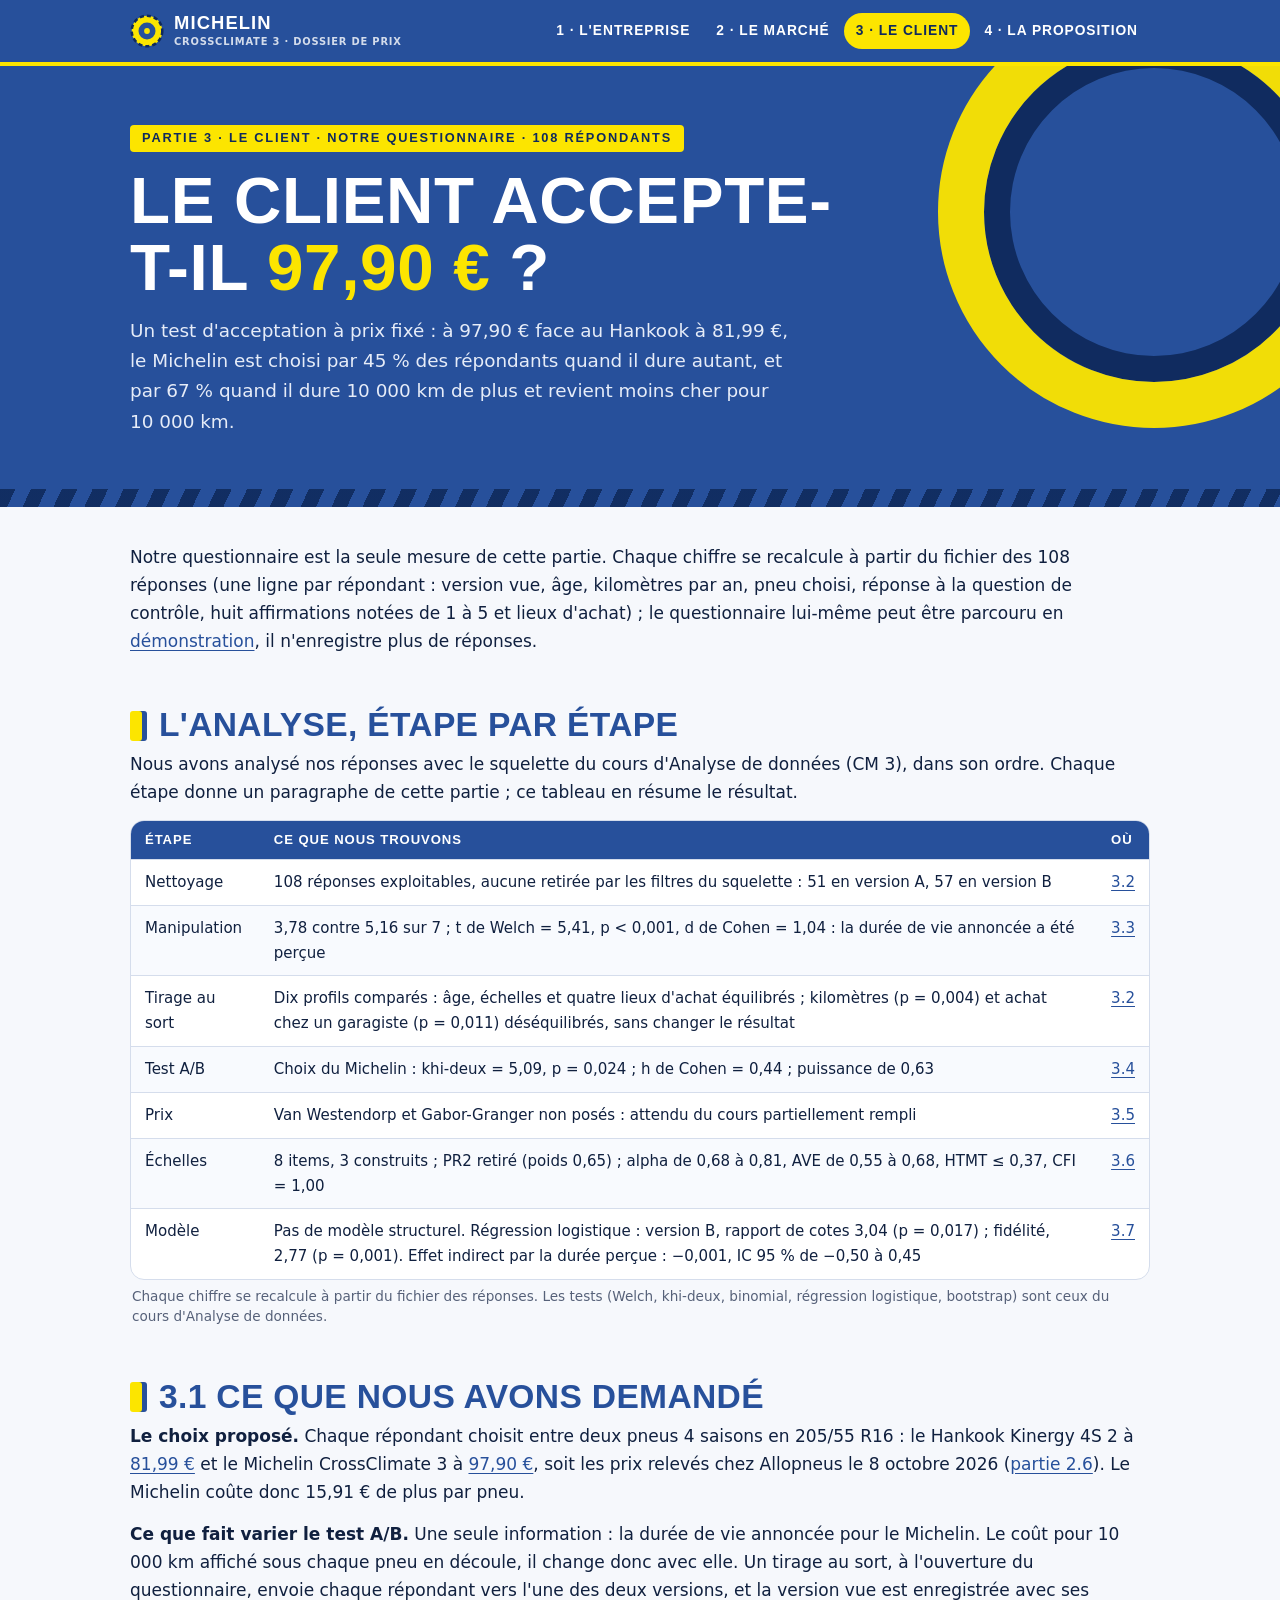
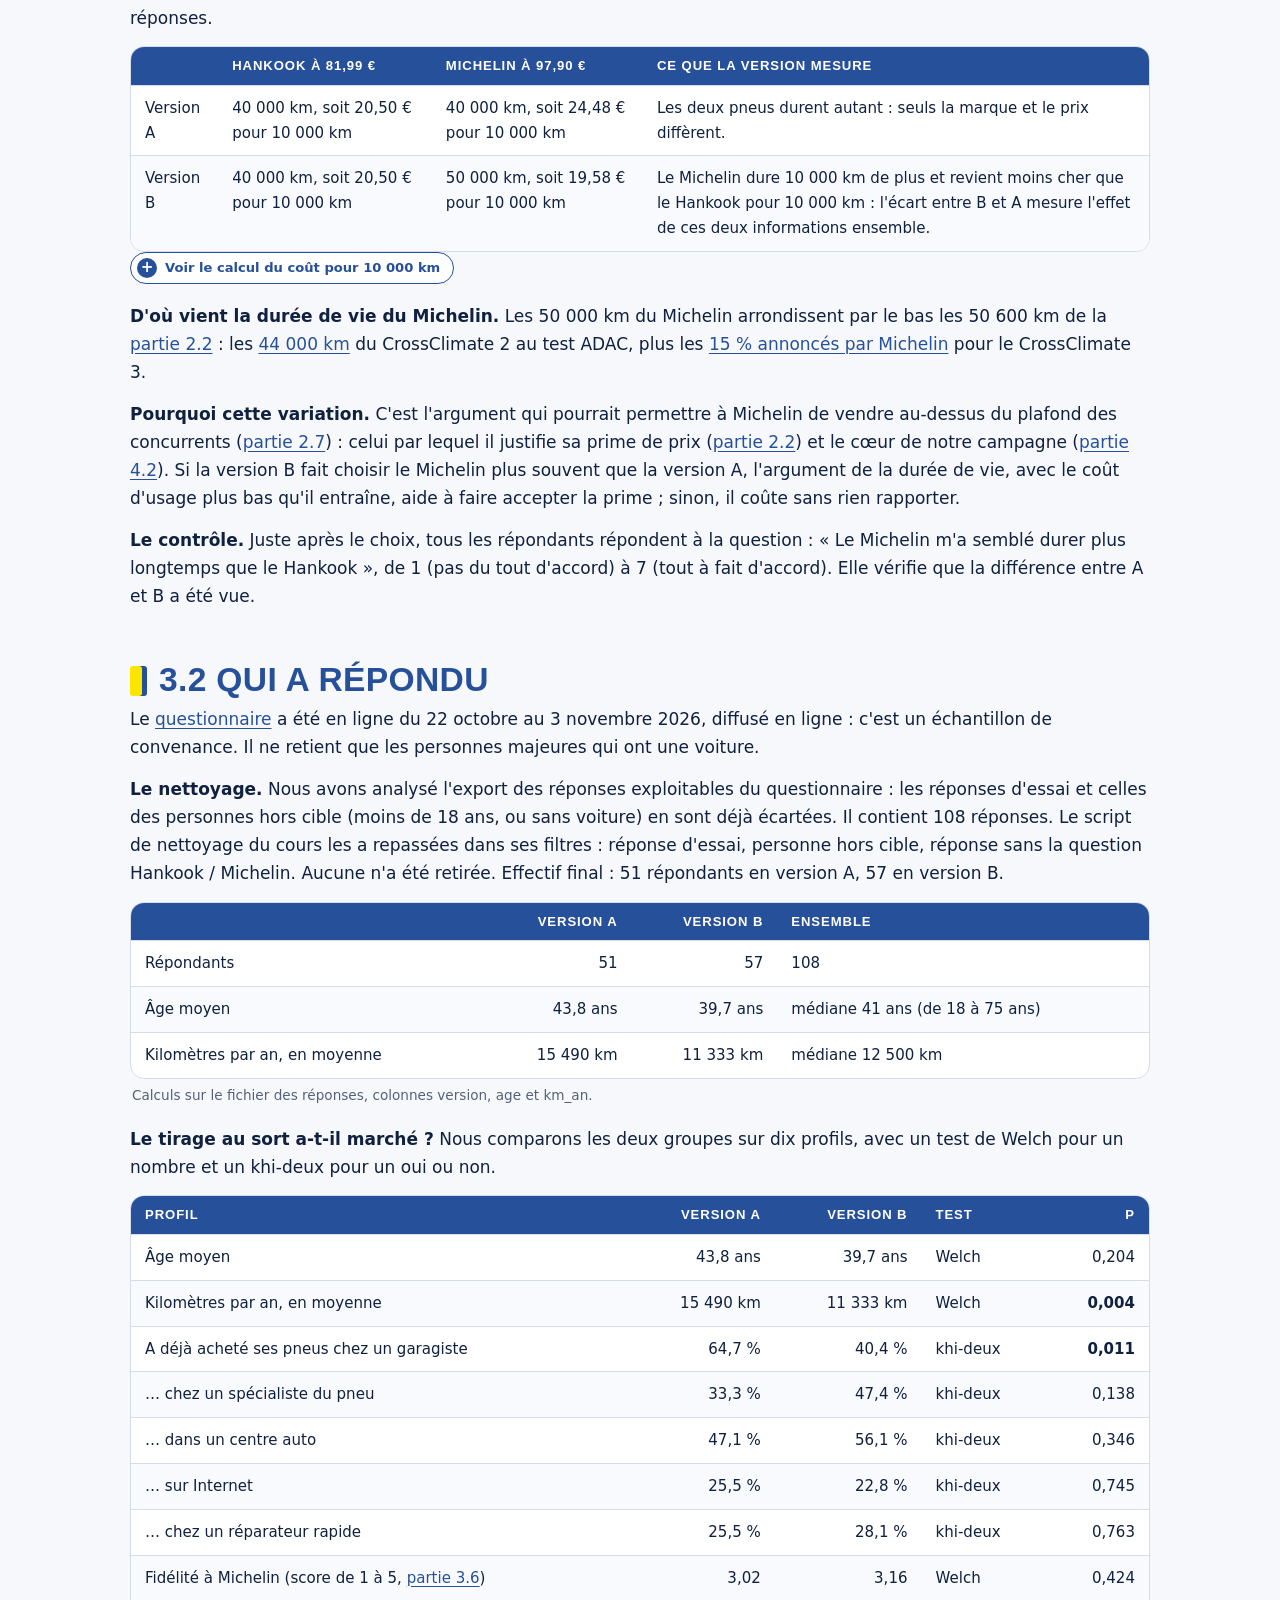
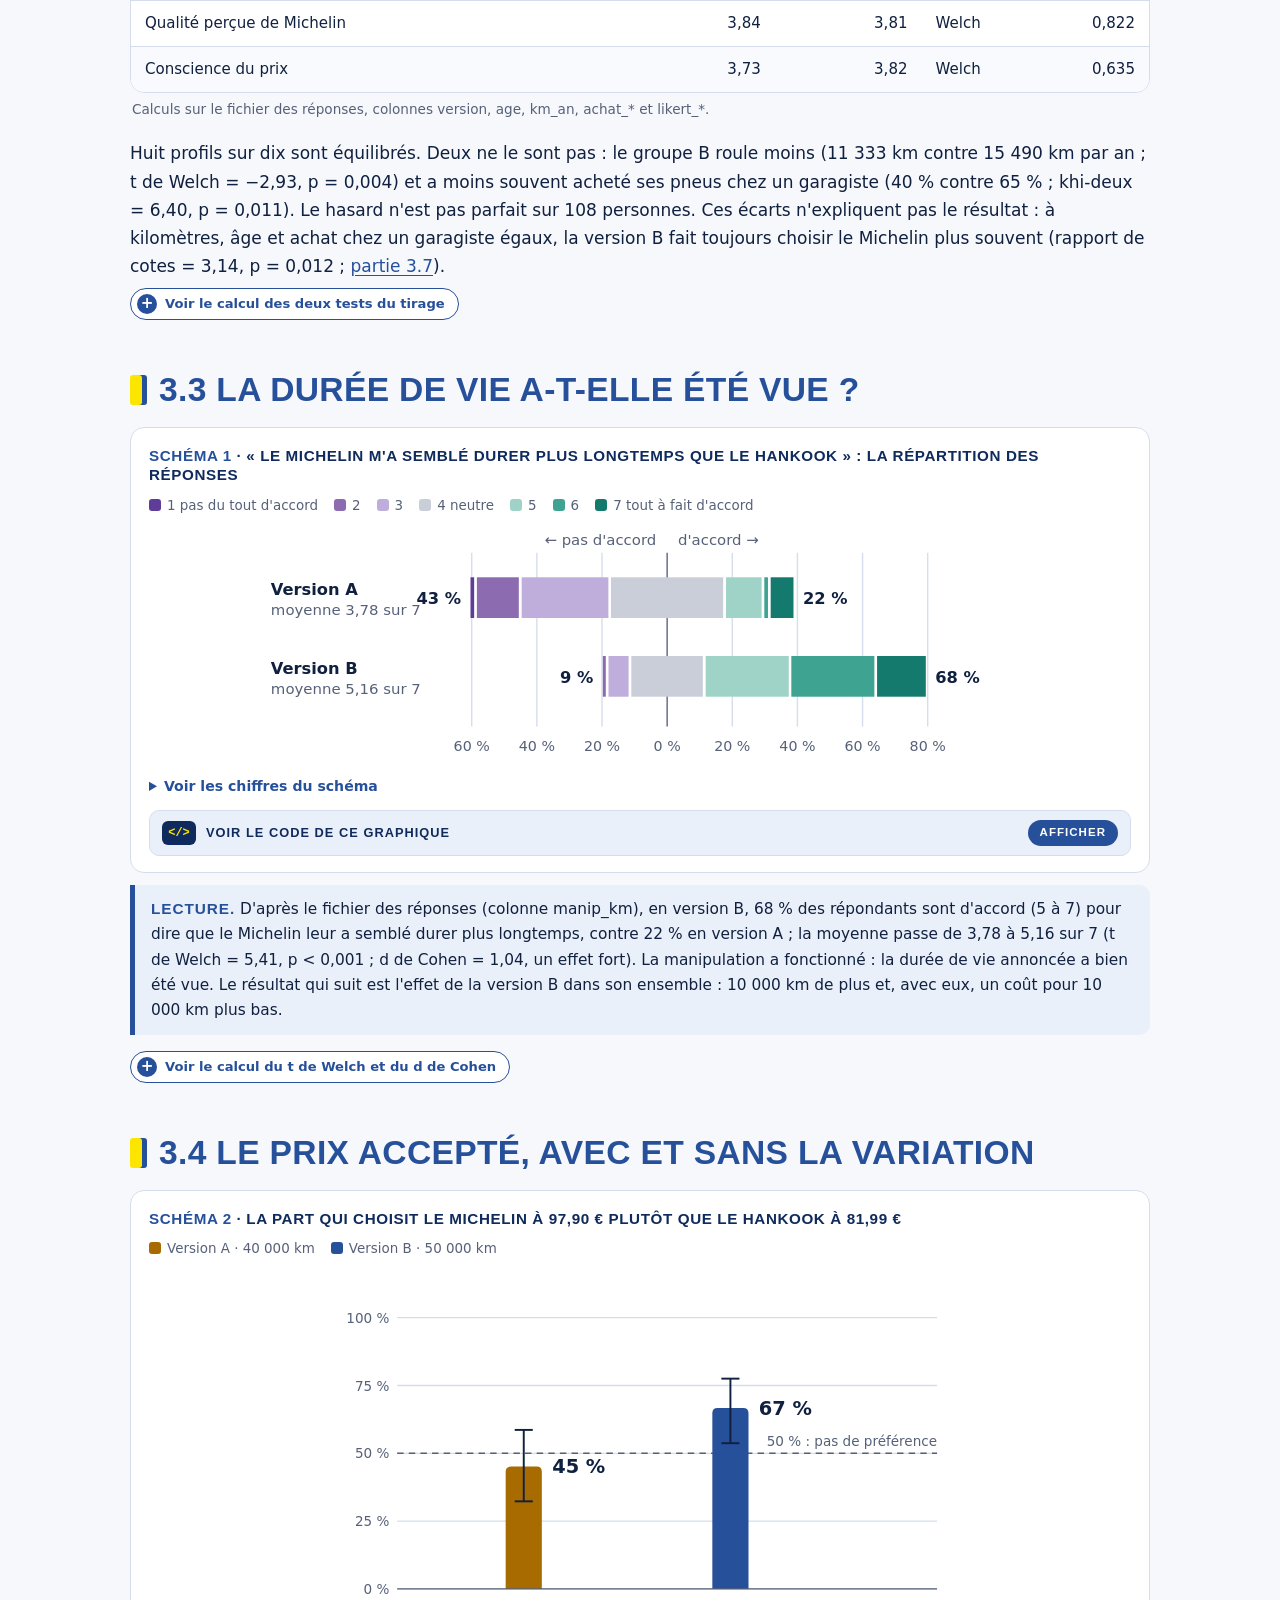
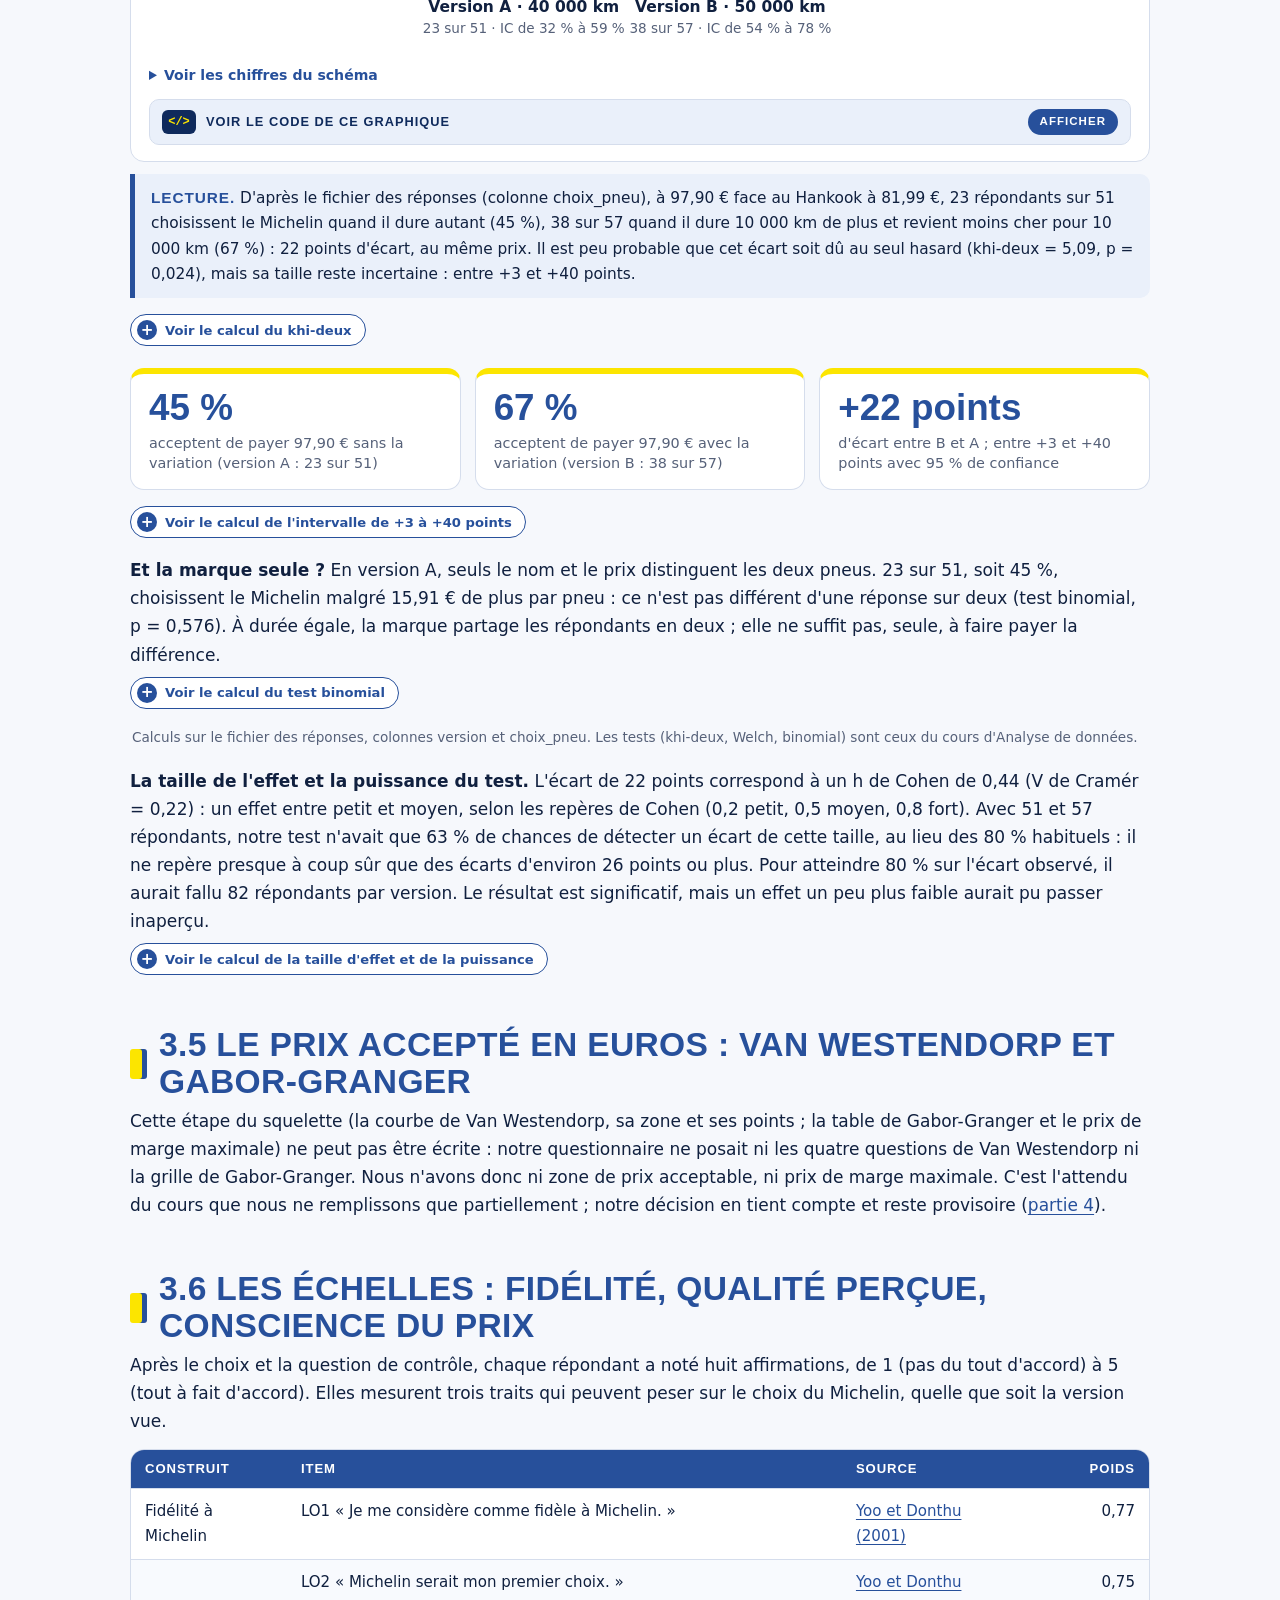
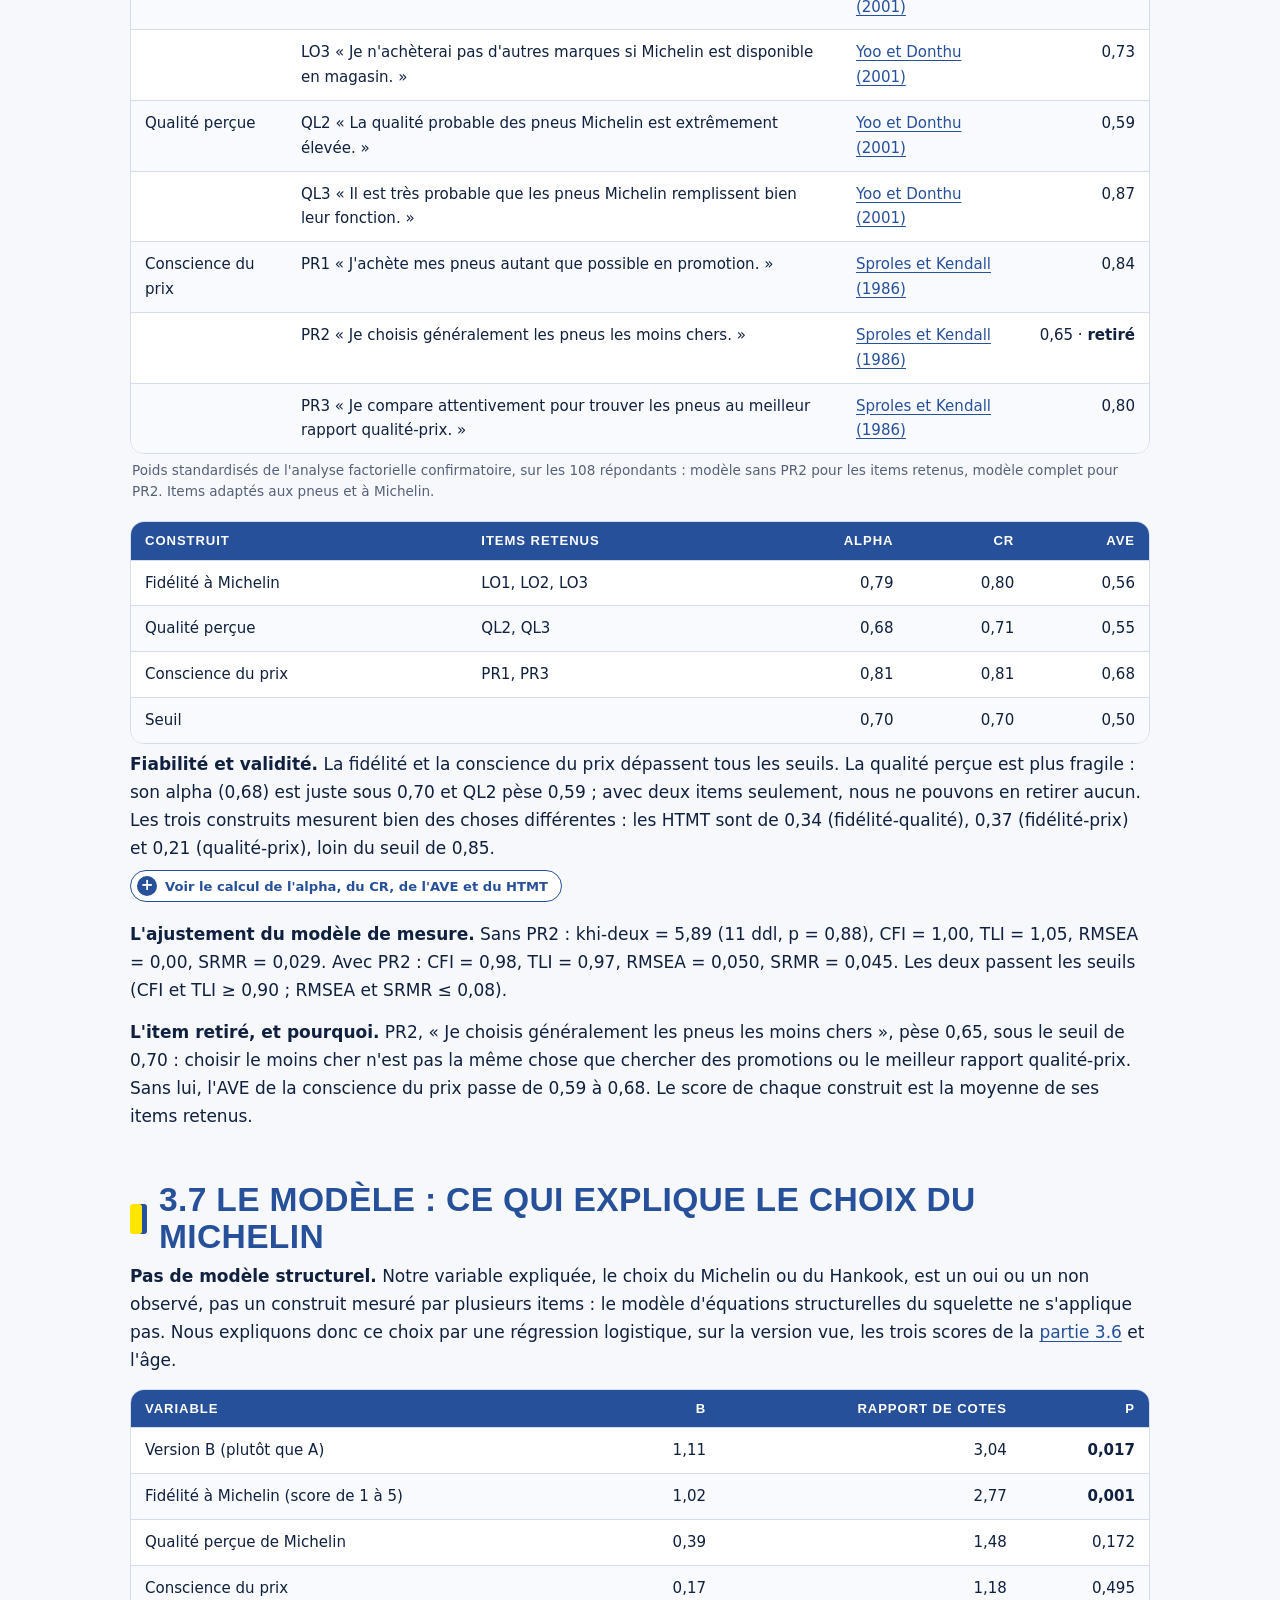
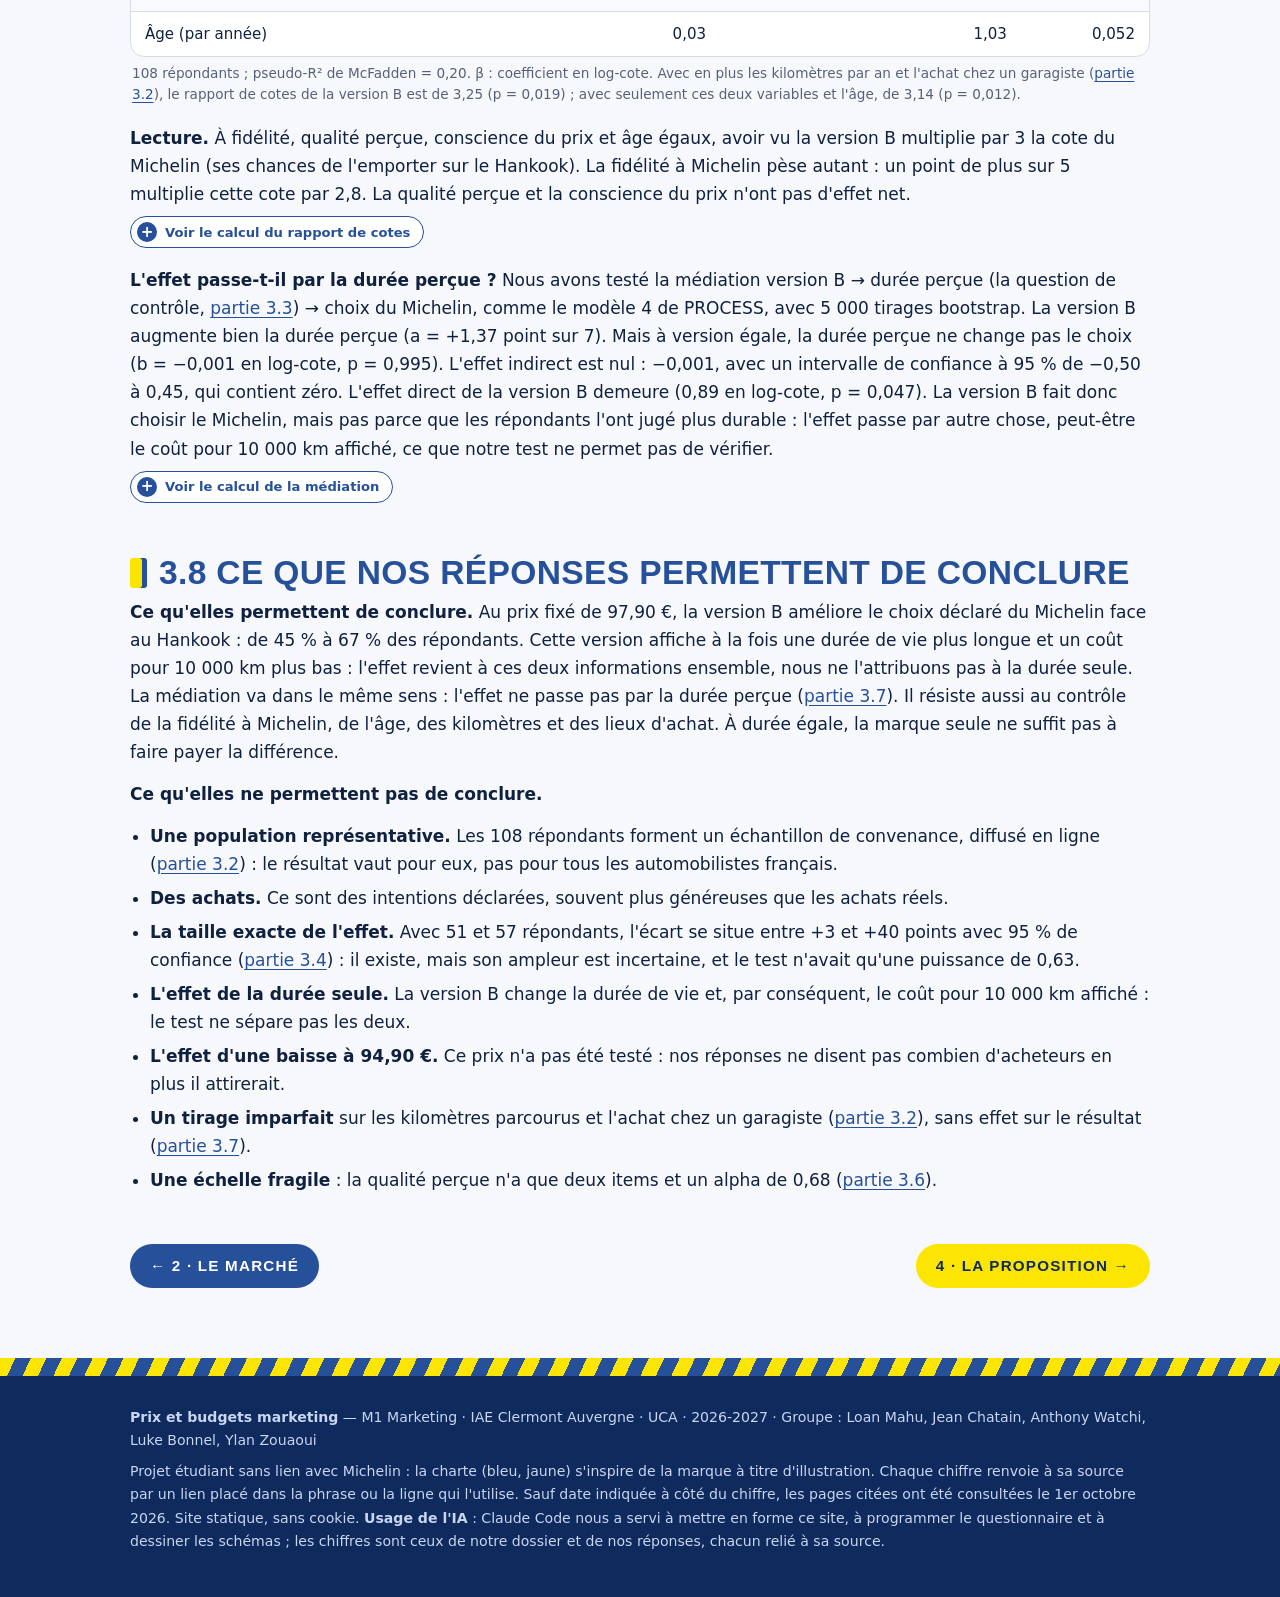
==== commit 71f7508a: "Partie 3.8 : retrait du point « Le prix optimal » Co-Authored-By: Claude Opus 5.5 <noreply@anthropic" ====
--- a/client.html
+++ b/client.html
@@ -104,7 +104,6 @@
 <li><b>Des achats.</b> Ce sont des intentions déclarées, souvent plus généreuses que les achats réels.</li>
 <li><b>La taille exacte de l'effet.</b> Avec 51 et 57 répondants, l'écart se situe entre +3 et +40 points avec 95 % de confiance (<a href="#resultat">partie 3.4</a>) : il existe, mais son ampleur est incertaine, et le test n'avait qu'une puissance de 0,63.</li>
 <li><b>L'effet de la durée seule.</b> La version B change la durée de vie et, par conséquent, le coût pour 10 000 km affiché : le test ne sépare pas les deux.</li>
-<li><b>Le prix optimal.</b> Le test mesure l'acceptation d'un prix fixé, 97,90 €, pas un prix en euros : il ne dit pas jusqu'où les clients iraient au-dessus, ni si un autre prix rapporterait plus.</li>
 <li><b>L'effet d'une baisse à 94,90 €.</b> Ce prix n'a pas été testé : nos réponses ne disent pas combien d'acheteurs en plus il attirerait.</li>
 <li><b>Un tirage imparfait</b> sur les kilomètres parcourus et l'achat chez un garagiste (<a href="#repondants">partie 3.2</a>), sans effet sur le résultat (<a href="#modele">partie 3.7</a>).</li>
 <li><b>Une échelle fragile</b> : la qualité perçue n'a que deux items et un alpha de 0,68 (<a href="#echelles">partie 3.6</a>).</li>
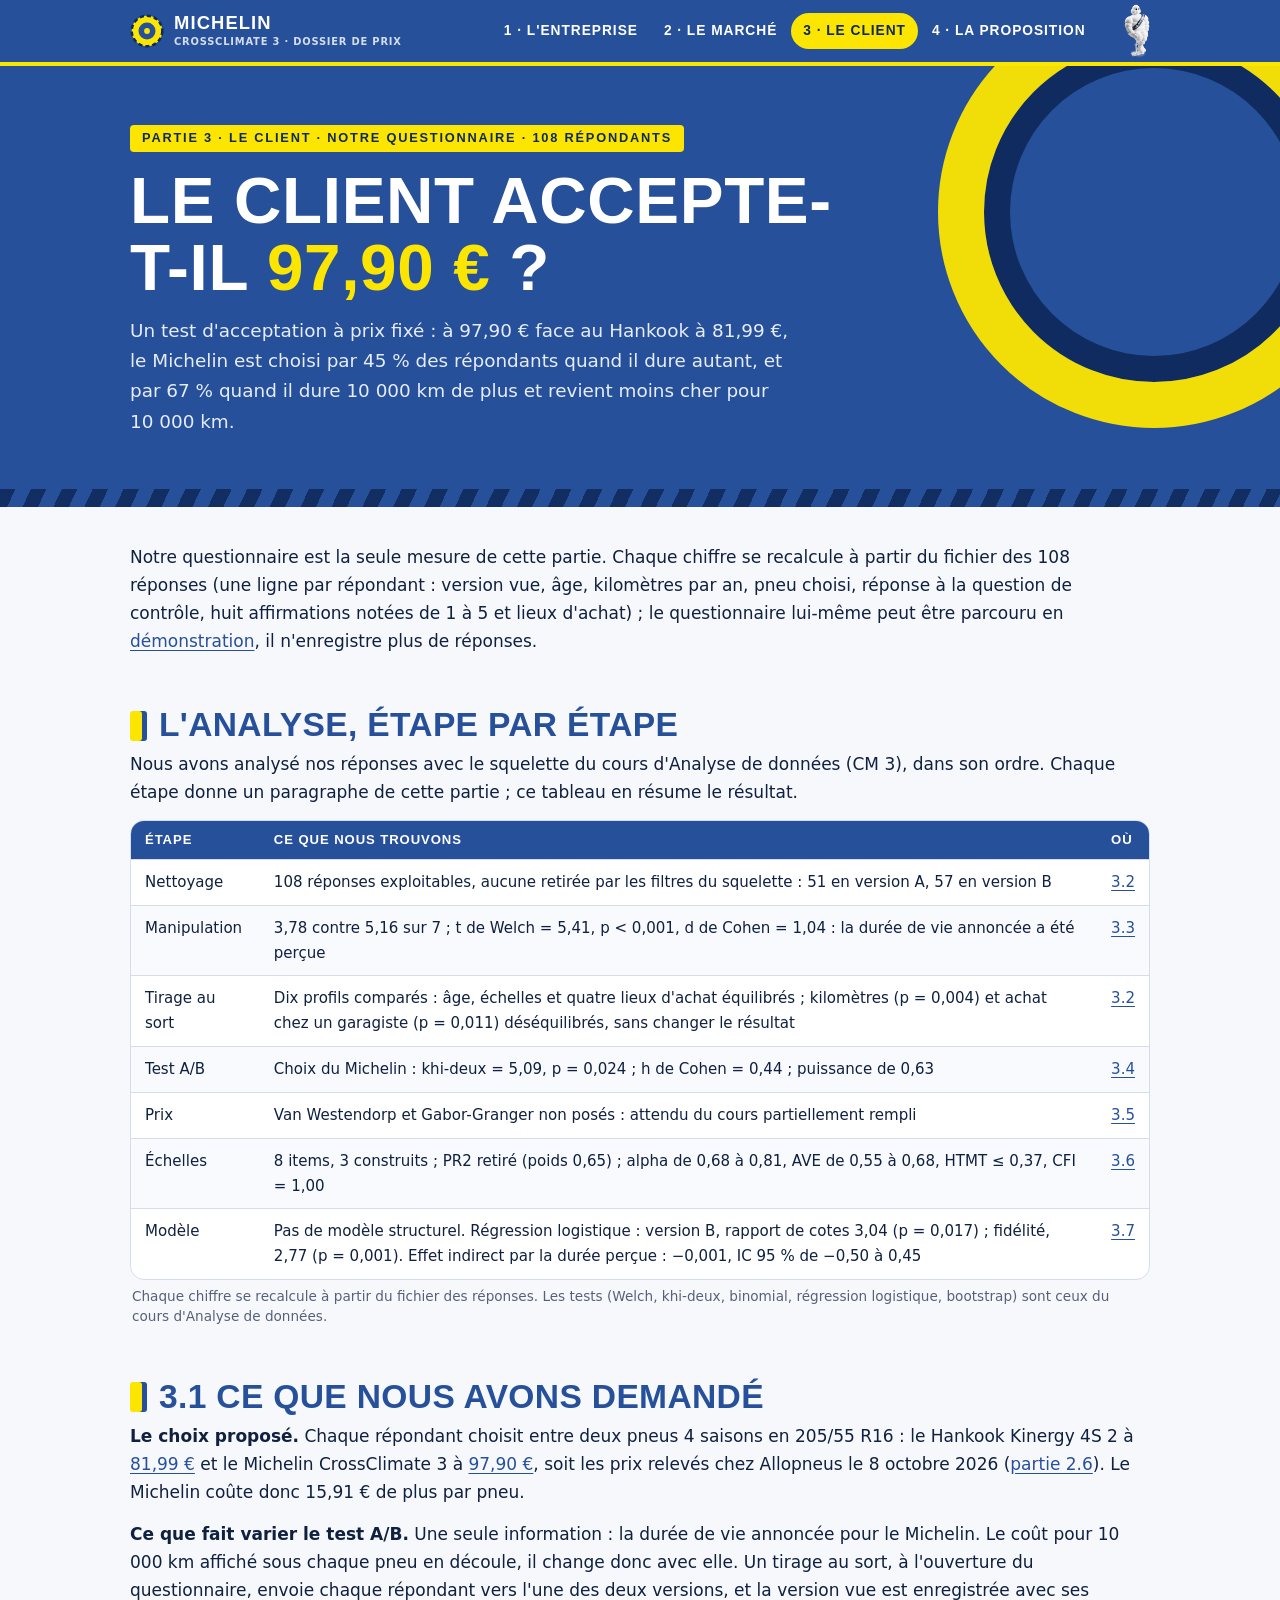
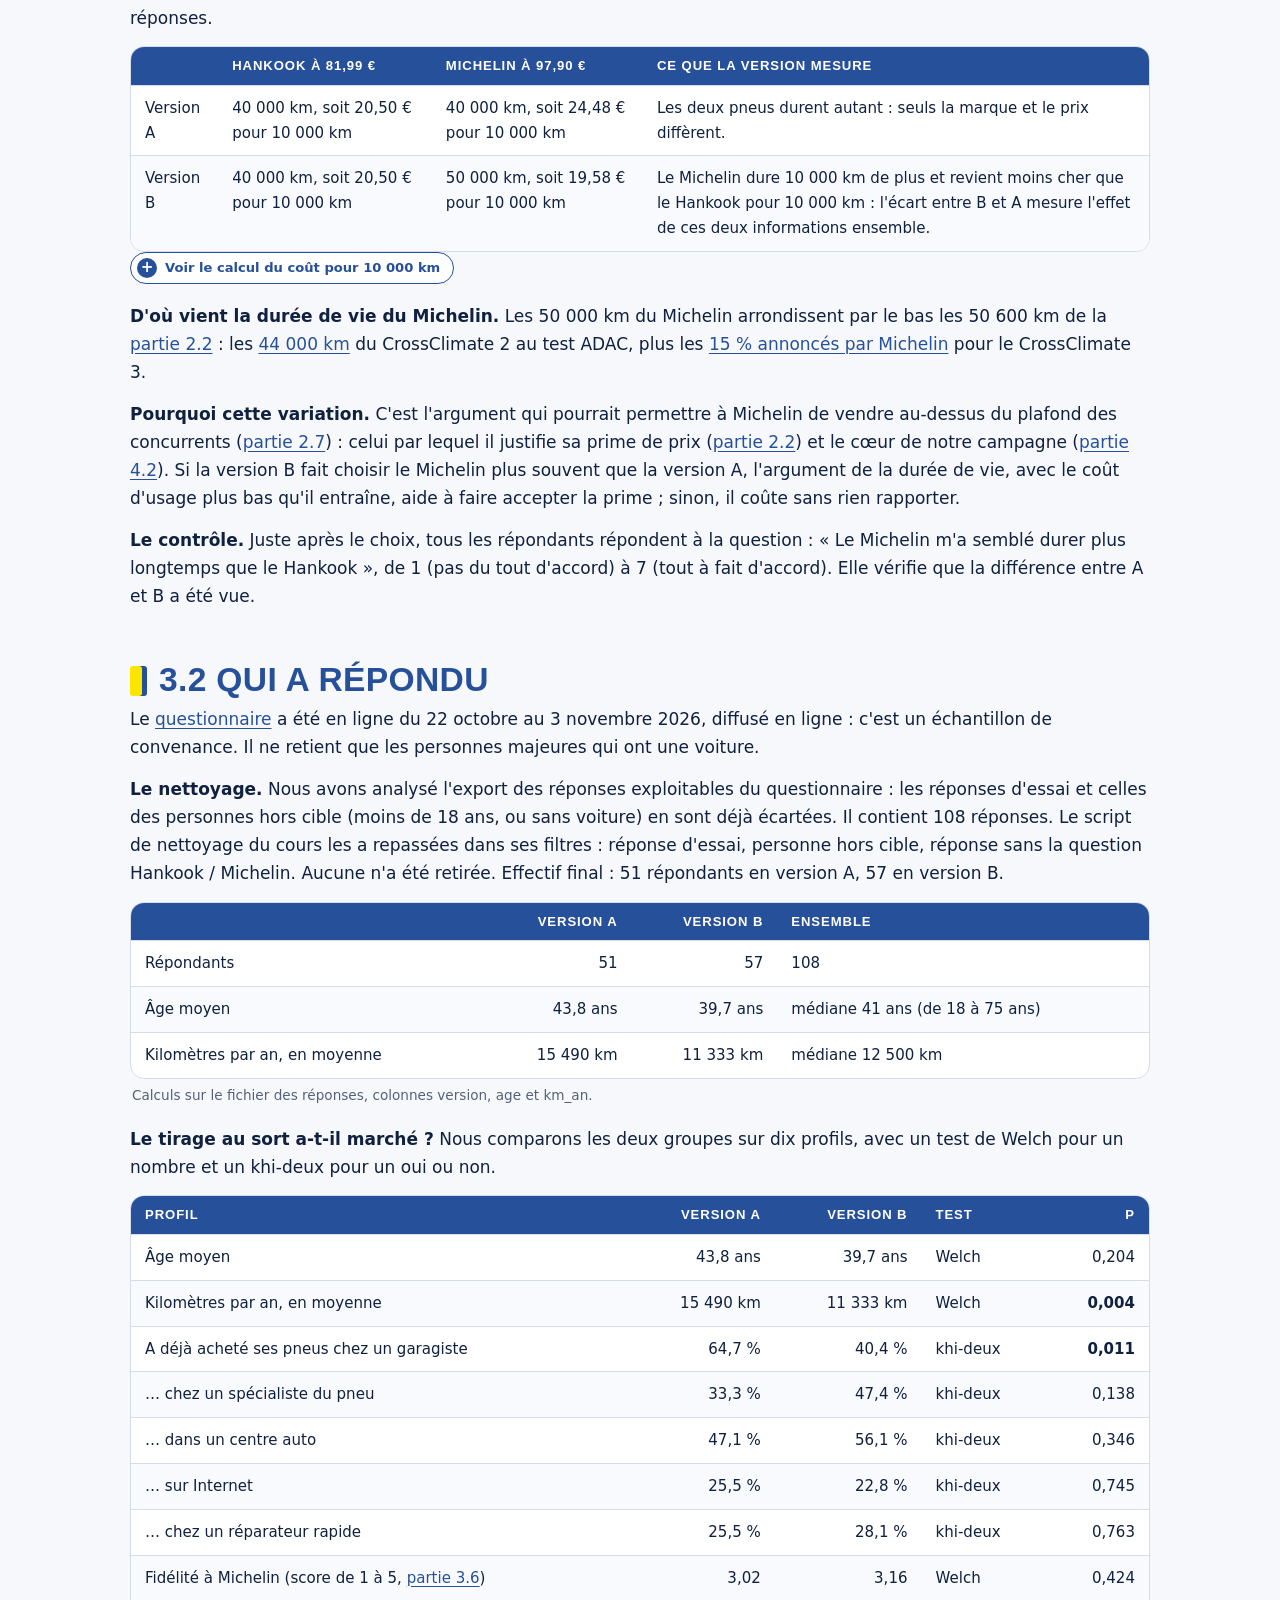
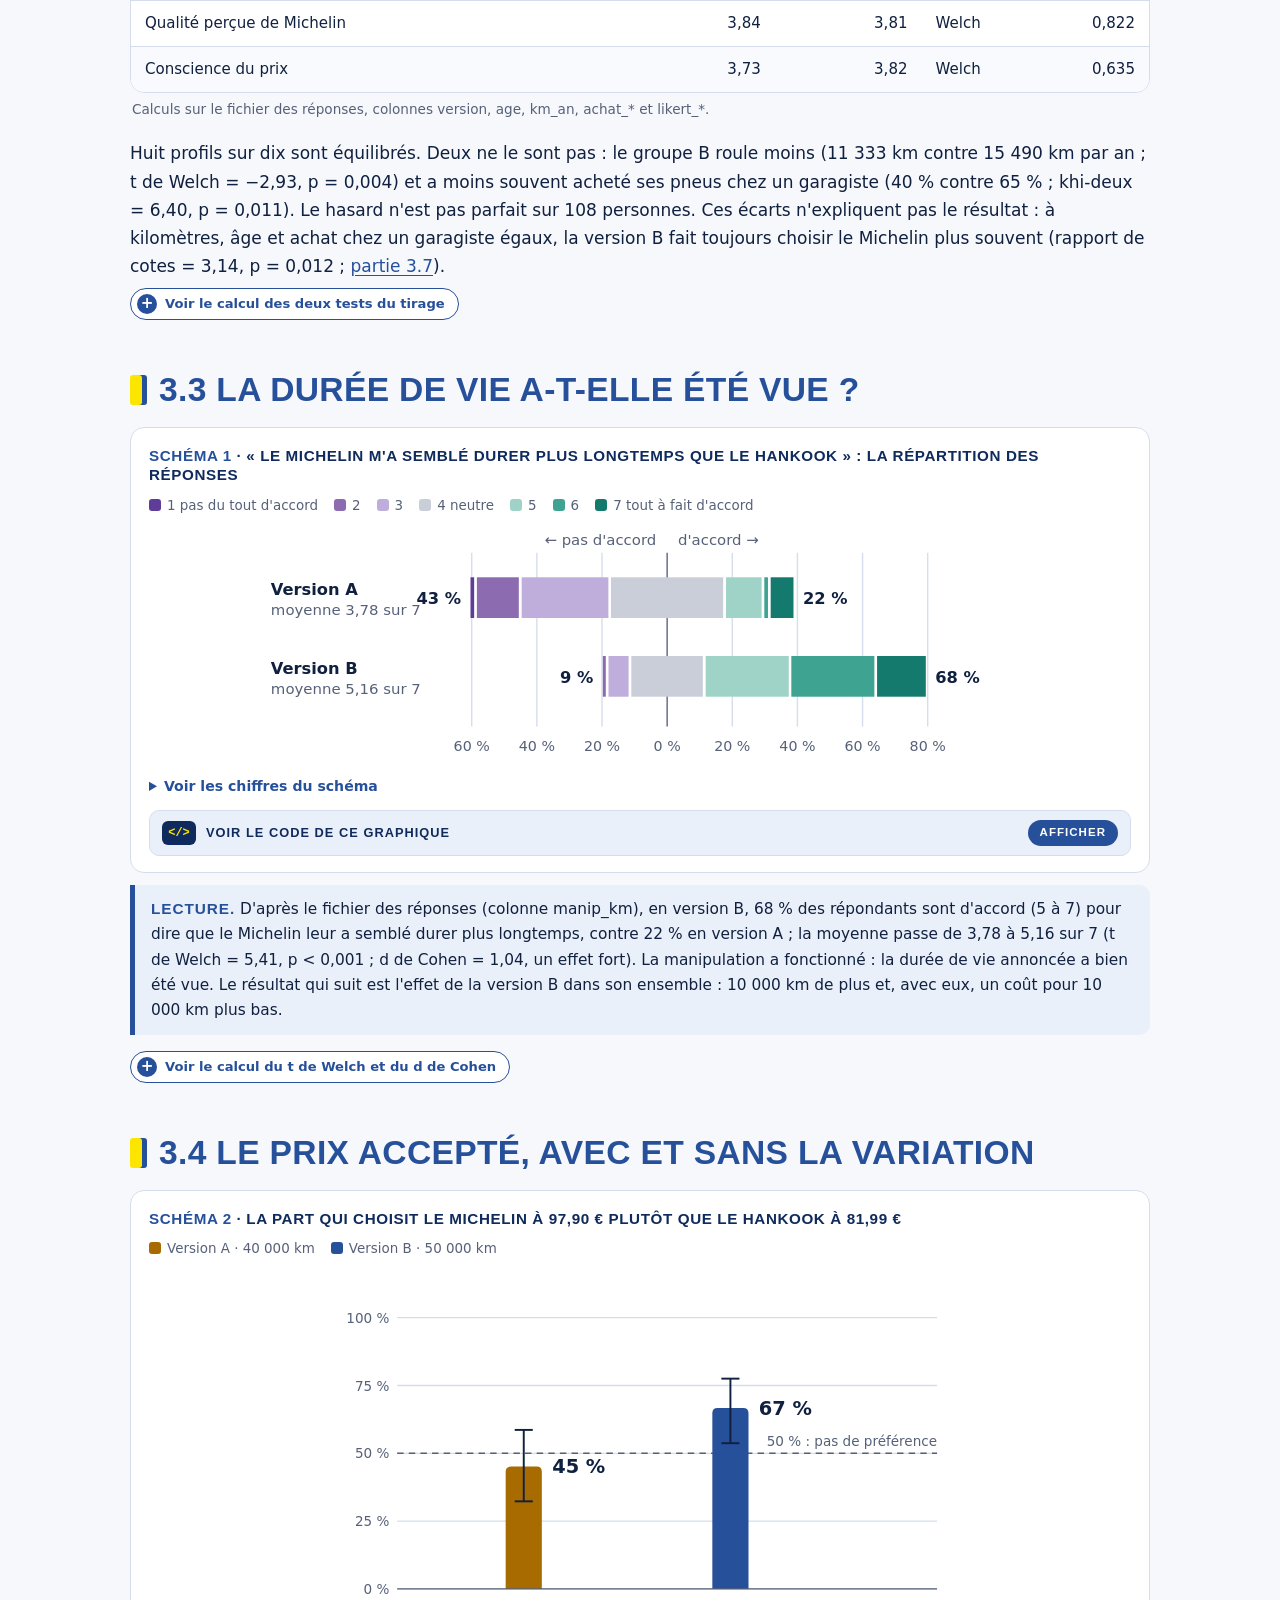
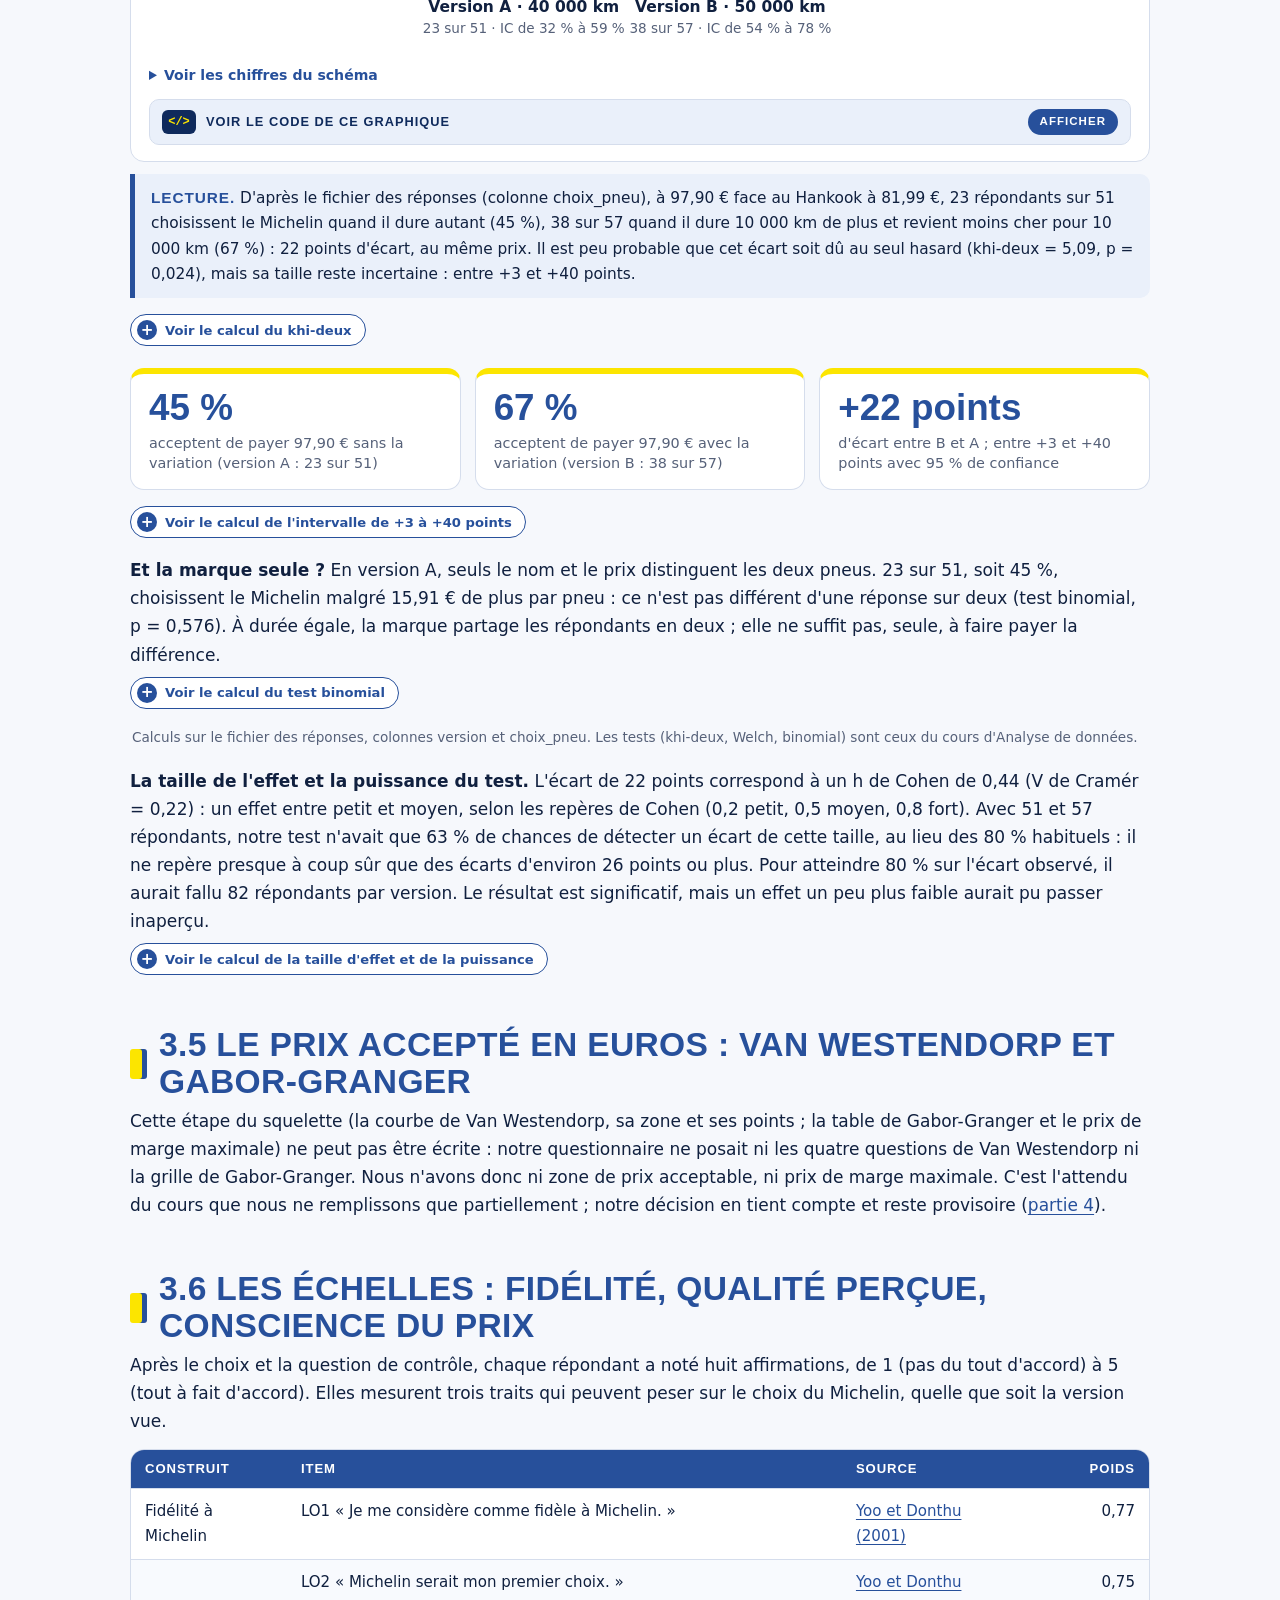
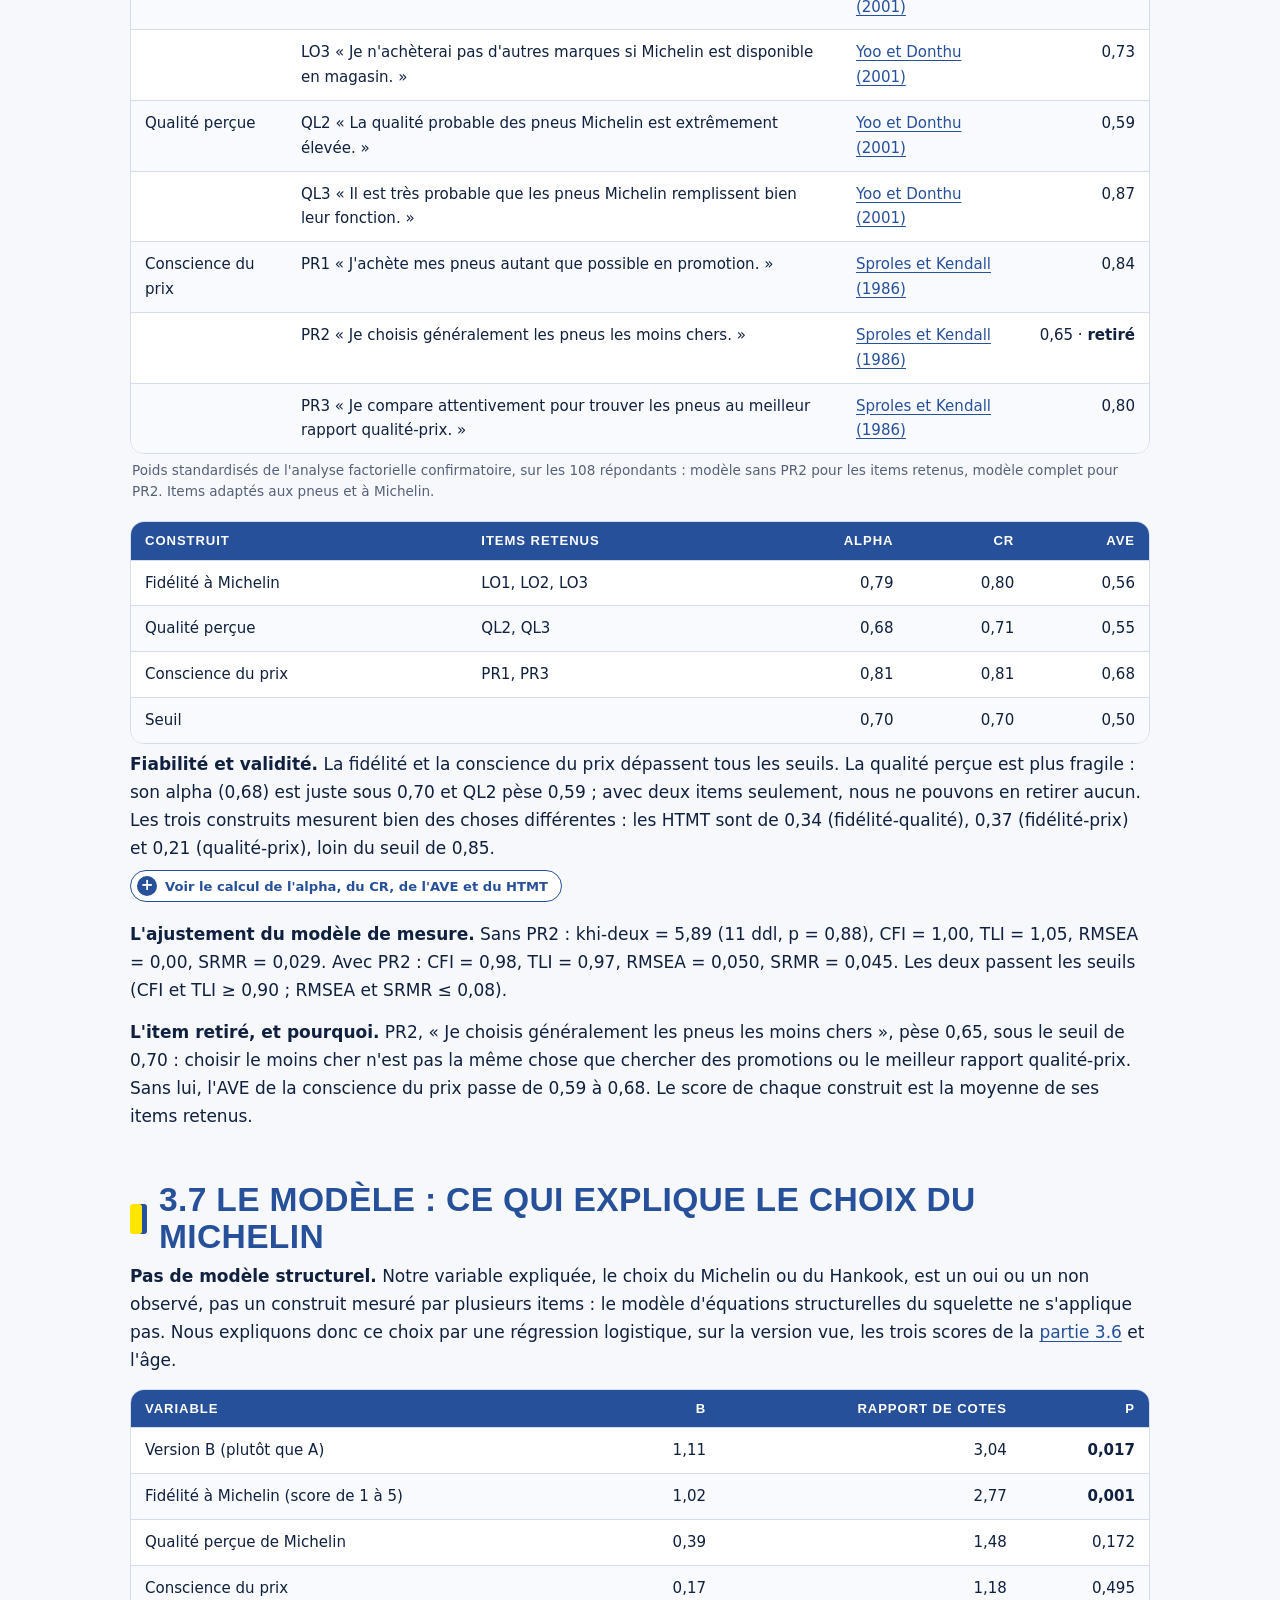
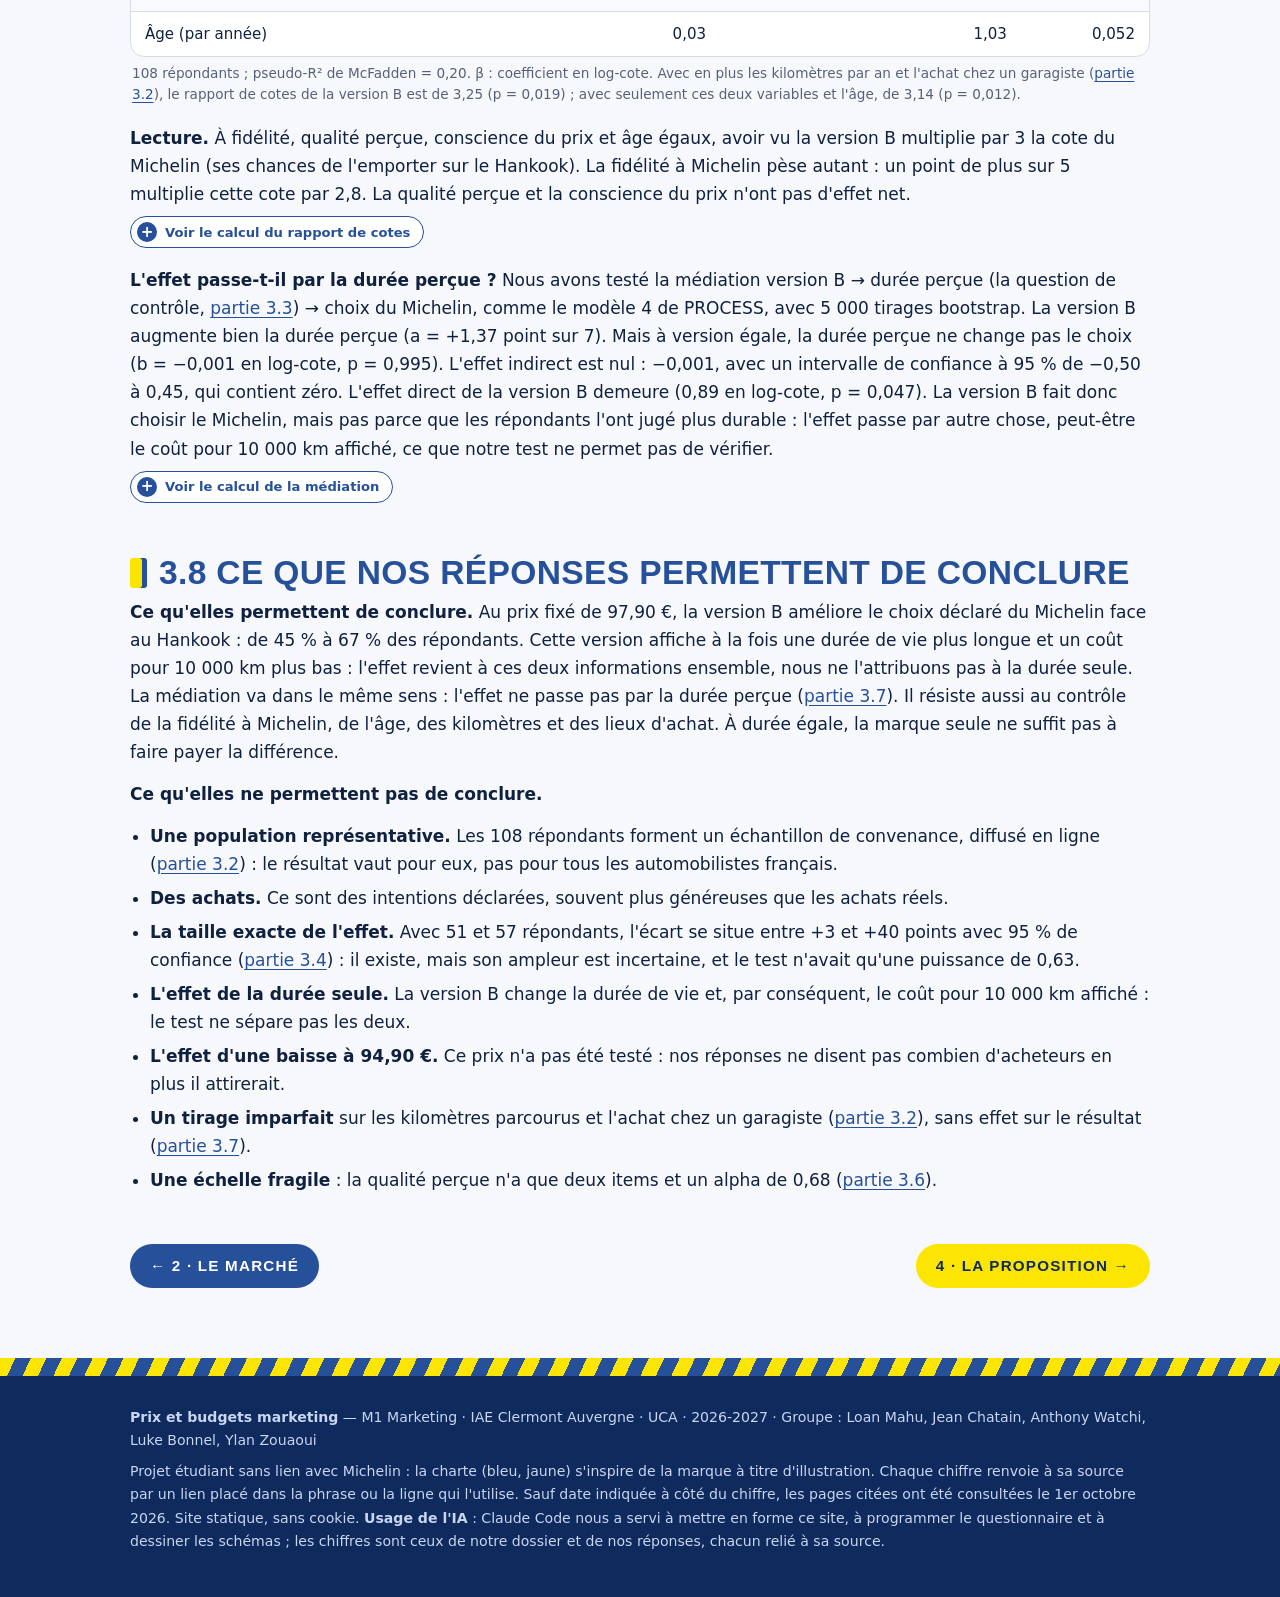
==== commit b71b488d: "Ajout du Bibendum en haut à droite du bandeau Co-Authored-By: Claude Opus 5.5 <noreply@anthropic.com" ====
--- a/client.html
+++ b/client.html
@@ -12,6 +12,7 @@
 <header class="haut"><div class="wrap">
 <a class="marque" href="index.html"><svg viewBox="0 0 40 40" aria-hidden="true"><circle cx="20" cy="20" r="18" fill="#FCE500"/><circle cx="20" cy="20" r="18" fill="none" stroke="#0F2A5C" stroke-width="3" stroke-dasharray="5 3.4"/><circle cx="20" cy="20" r="10" fill="#27509B"/><circle cx="20" cy="20" r="3.4" fill="#FCE500"/></svg><span>Michelin<small>CrossClimate 3 · dossier de prix</small></span></a>
 <nav aria-label="Navigation principale"><a href="index.html">1 · L'entreprise</a><a href="marche.html">2 · Le marché</a><a href="client.html" aria-current="page">3 · Le client</a><a href="proposition.html">4 · La proposition</a></nav>
+<img class="bib" src="images/bibendum.png" alt="Bibendum, mascotte de Michelin" onerror="this.remove()">
 </div></header>
 <section class="hero"><div class="wrap">
 <span class="kicker">Partie 3 · Le client · notre questionnaire · 108 répondants</span>
--- a/style.css
+++ b/style.css
@@ -26,6 +26,7 @@
 nav a{color:#fff;text-decoration:none;font:700 .86rem/1 var(--titre);letter-spacing:.07em;text-transform:uppercase;padding:11px 12px;border-radius:999px}
 nav a:hover{background:rgba(255,255,255,.14);color:#fff}
 nav a[aria-current=page]{background:var(--jaune);color:var(--bleu-fonce)}
+.bib{height:54px;width:auto;flex:none;margin:4px 0 4px 6px}
 @media(max-width:720px){nav{margin-left:0;width:100%;padding-bottom:8px}nav a{padding:9px 10px}}
 
 /* ---------- bandeau titre ---------- */
